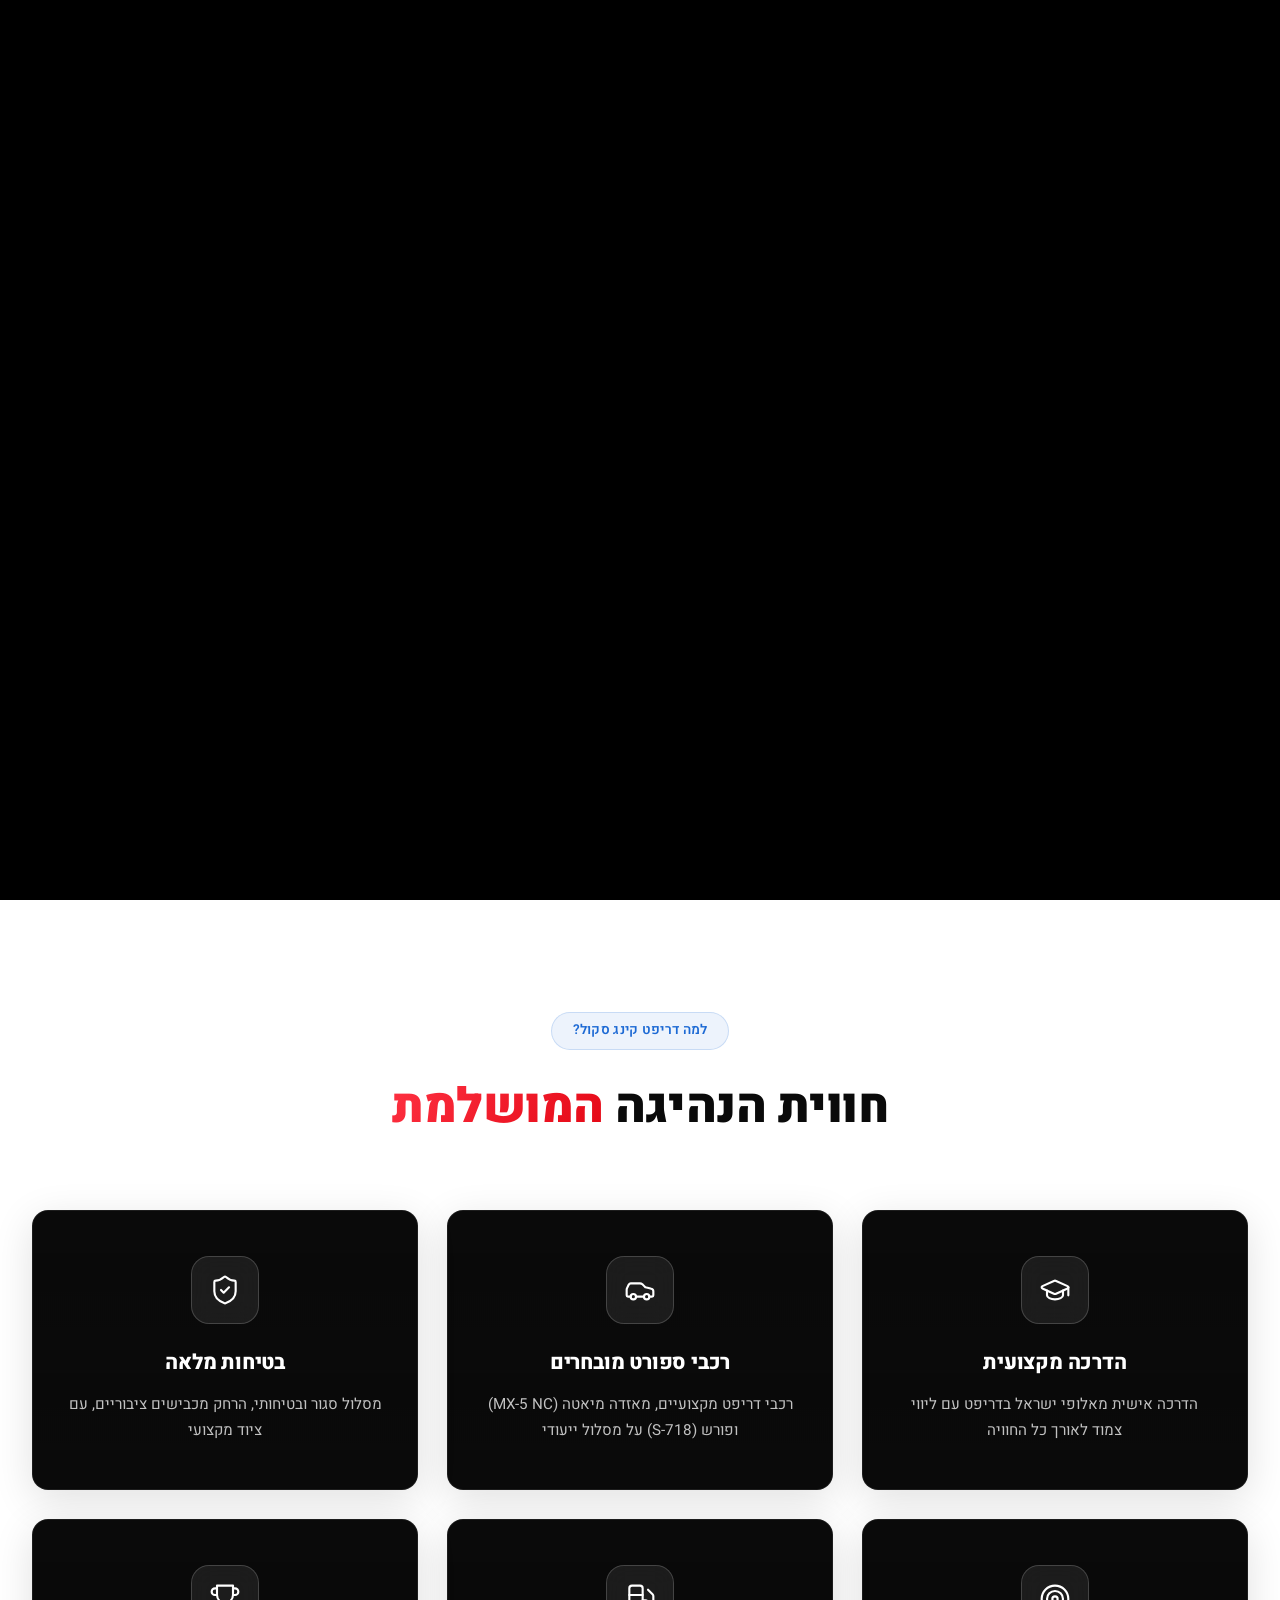
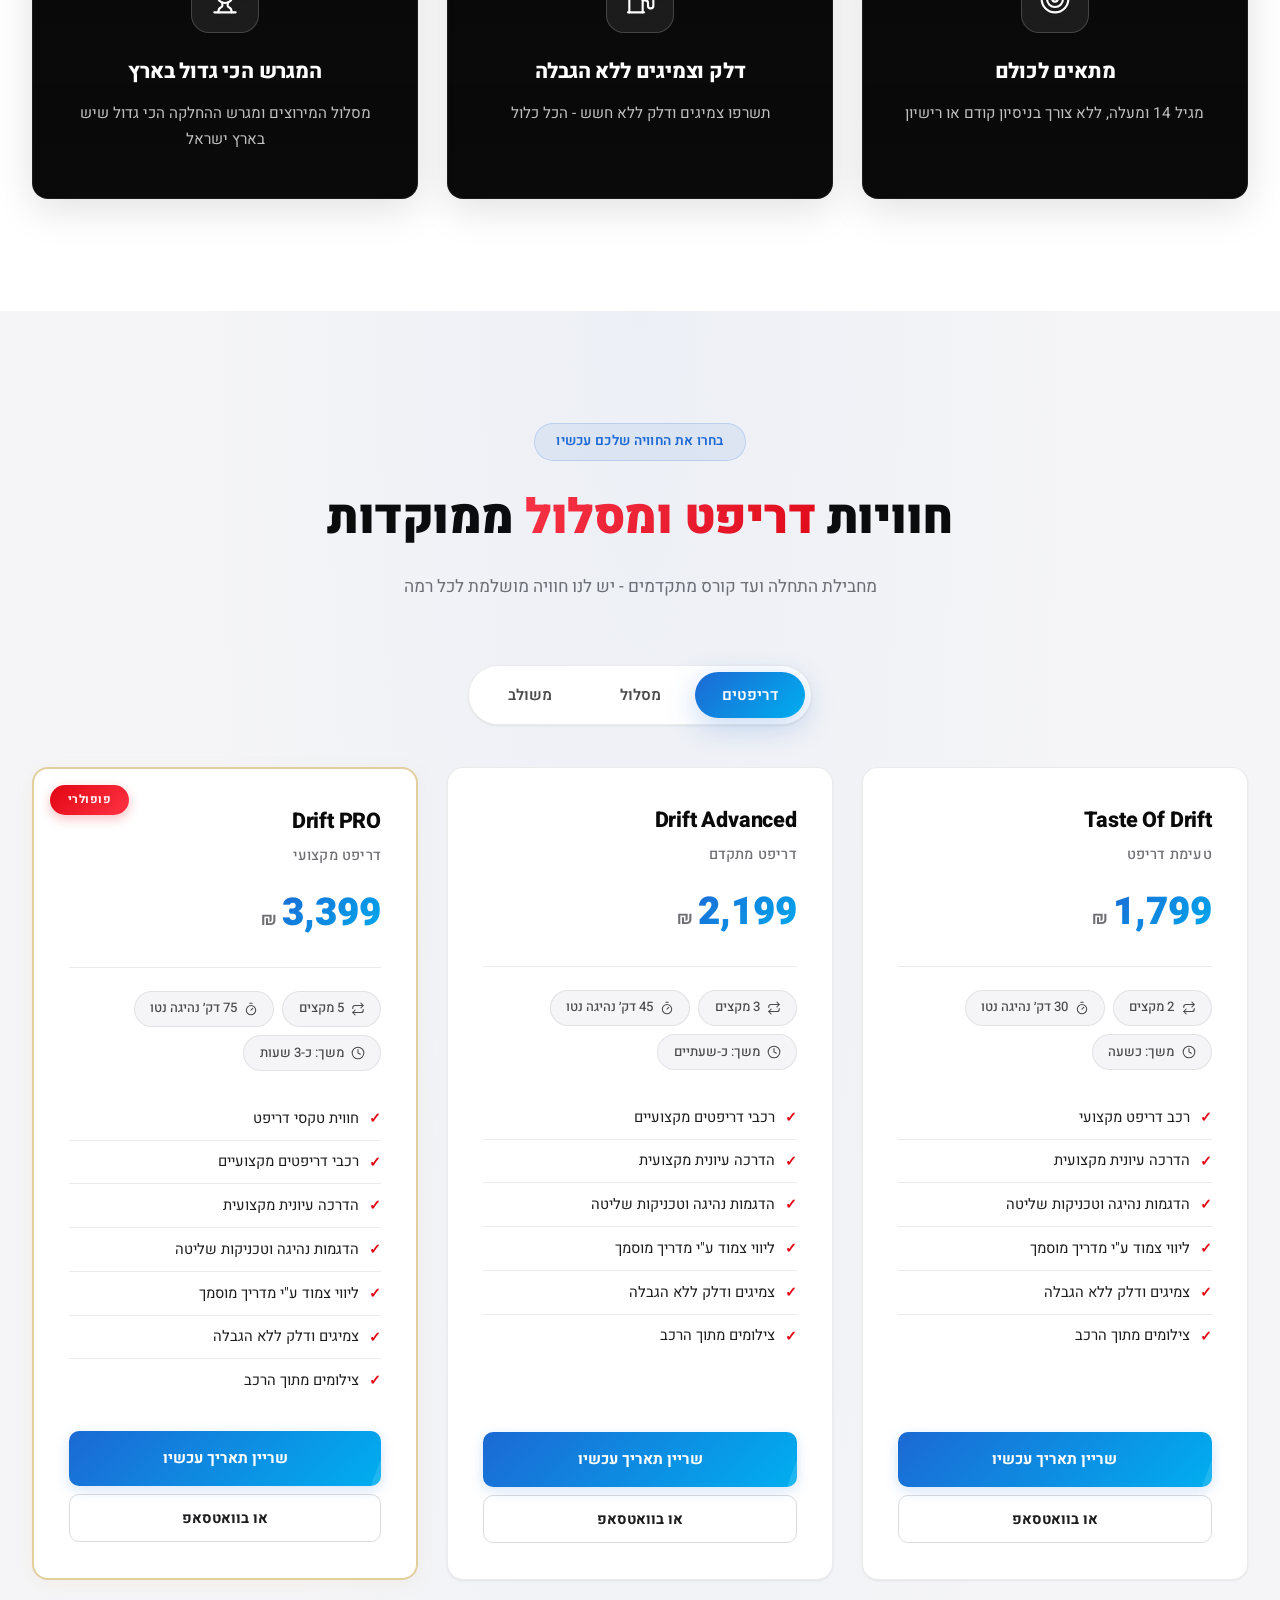
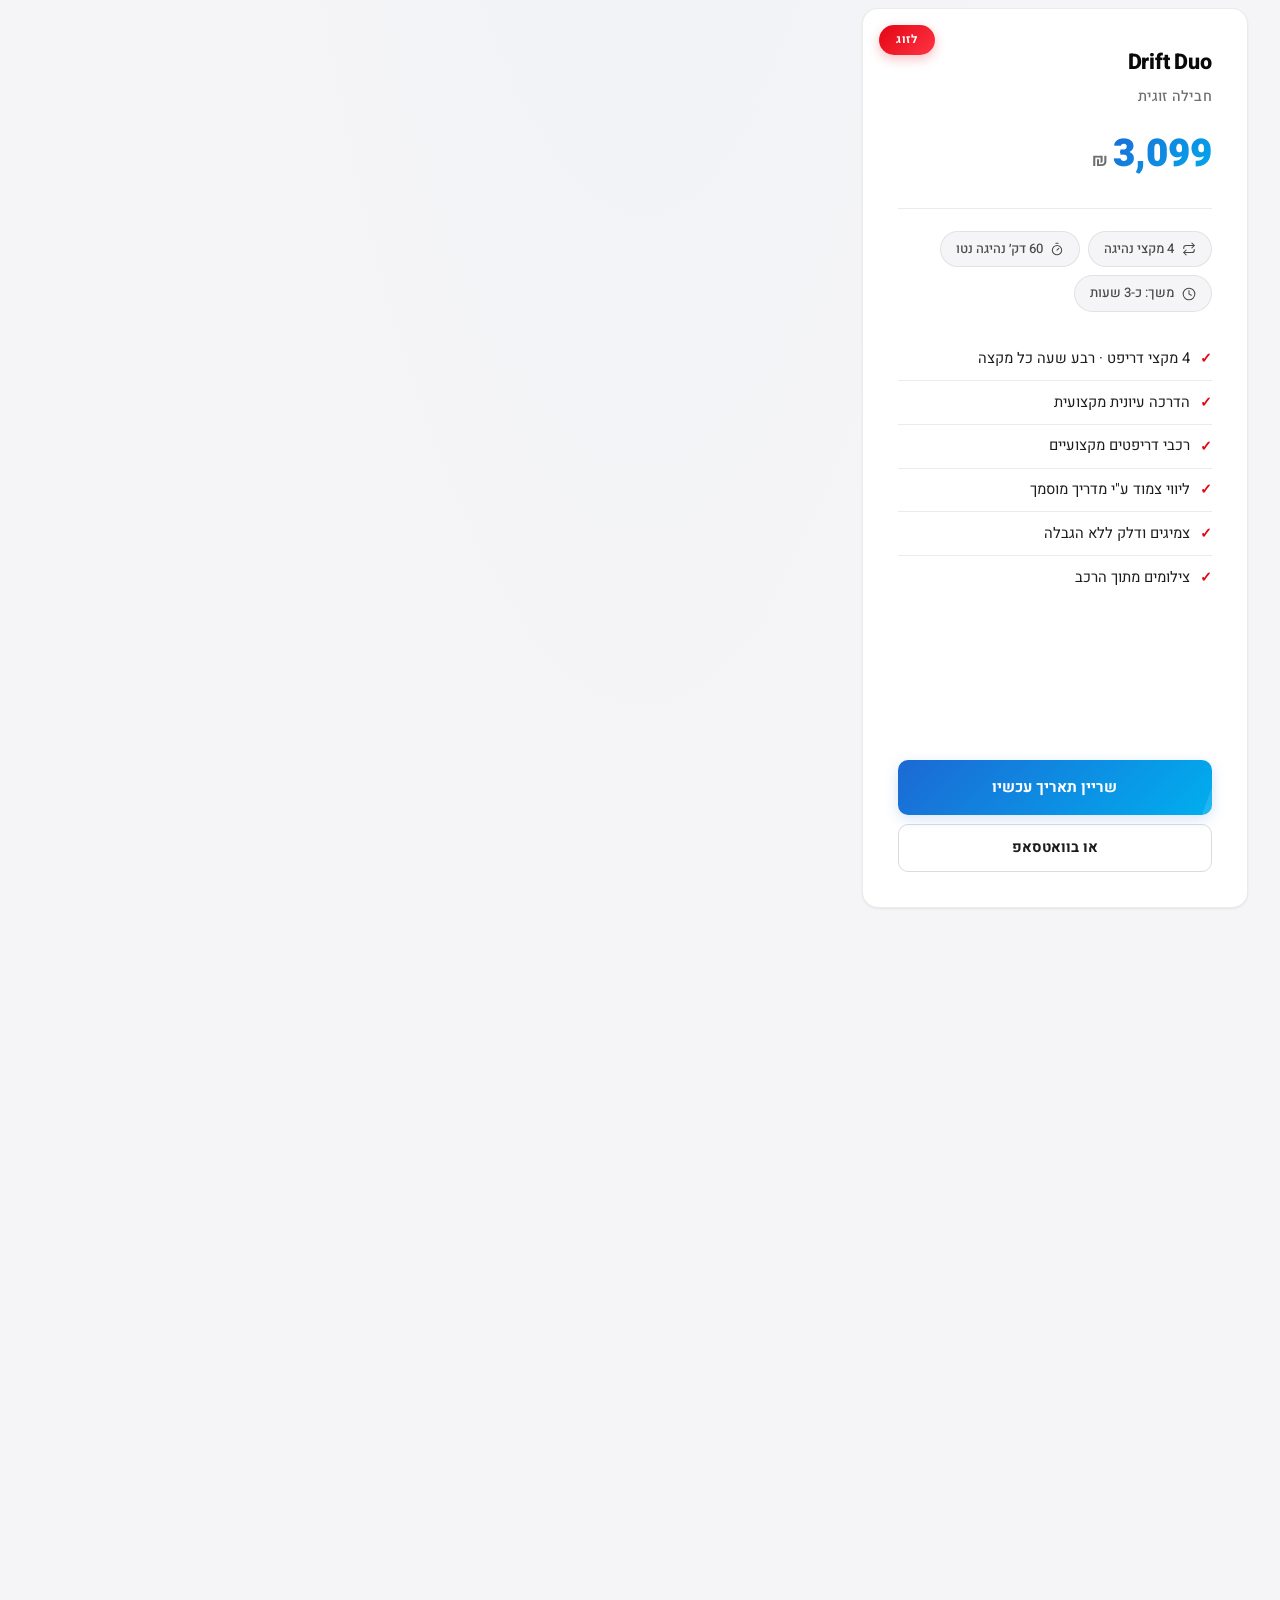
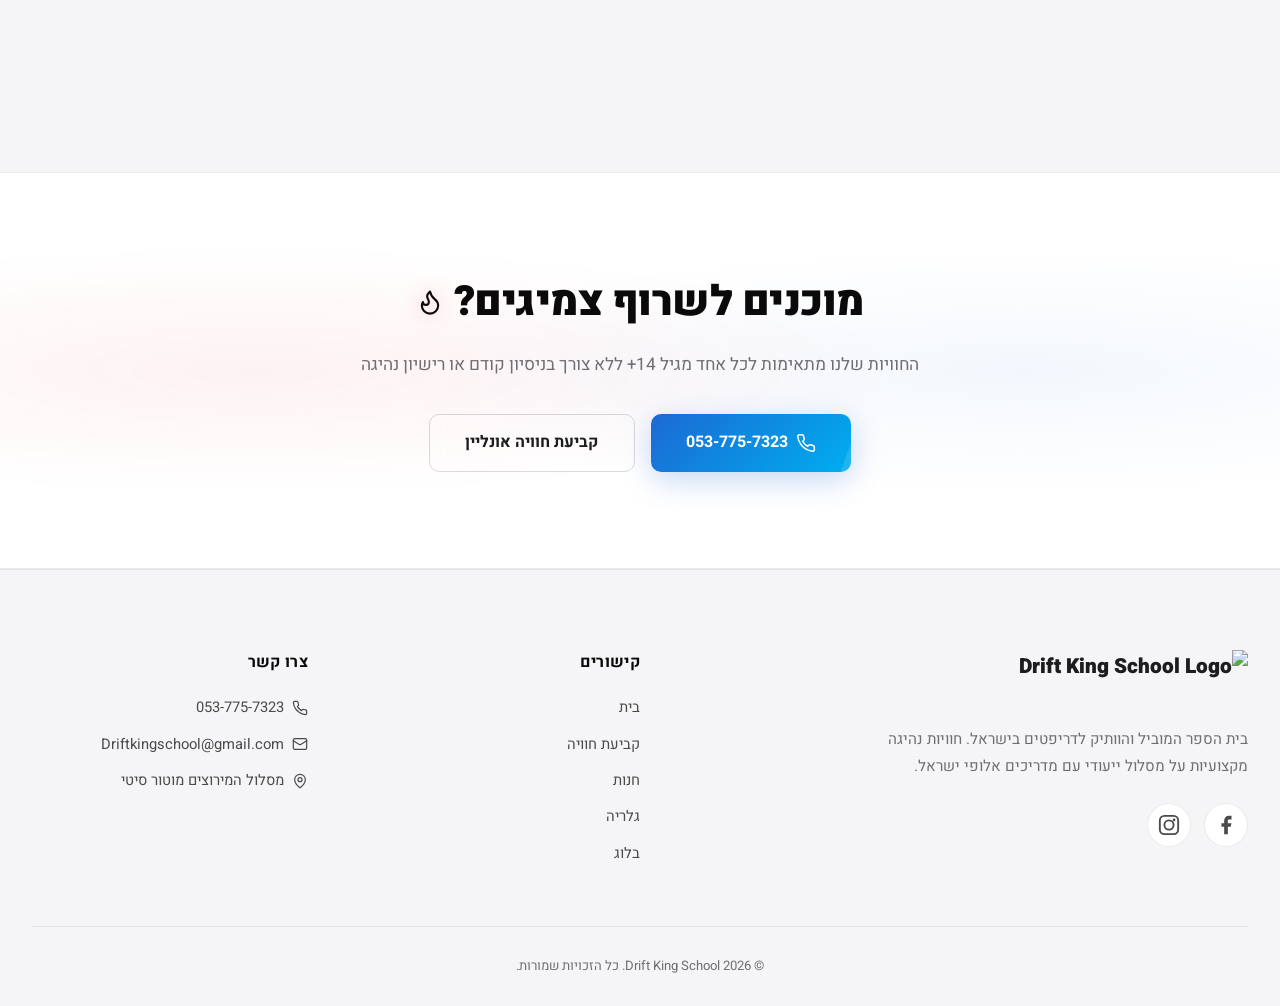
==== index.html @ 79c14bd8 "Booking: coupon codes (server-priced) + hero gift card button - /book/: "have a coupon code?" field " ====
<!DOCTYPE html>
<html lang="he" dir="rtl">
<head>
    <meta charset="UTF-8">
    <meta name="viewport" content="width=device-width, initial-scale=1.0">
    <title data-he="Drift King School - חבילות חוויית נהיגה" data-en="Drift King School - Driving Experience Packages" data-ru="Drift King School - Пакеты вождения" data-ar="Drift King School - باقات تجربة القيادة">Drift King School - חבילות חוויית נהיגה</title>
    <!-- ===== Link preview (WhatsApp / Facebook / Twitter): 1200x630 card ===== -->
    <meta property="og:type" content="website">
    <meta property="og:site_name" content="Drift King School">
    <meta property="og:locale" content="he_IL">
    <meta property="og:url" content="https://driftkingschool.github.io/">
    <meta property="og:image" content="https://driftkingschool.github.io/og-cover.jpg?v=2026-09-10">
    <meta property="og:image:secure_url" content="https://driftkingschool.github.io/og-cover.jpg?v=2026-09-10">
    <meta property="og:image:type" content="image/jpeg">
    <meta property="og:image:width" content="1200">
    <meta property="og:image:height" content="630">
    <meta property="og:image:alt" content="חוויית נהיגה שלא תשכחו לעולם">
    <meta name="twitter:card" content="summary_large_image">
    <meta name="twitter:title" content="חוויית נהיגה שלא תשכחו לעולם | Drift King School">
    <meta name="twitter:description" content="דריפט ומסלול במוטור סיטי, באר שבע. 21 חבילות, מגיל 14 ומעלה, בלי ניסיון קודם. בוחרים חבילה, בוחרים מועד ומשלמים אונליין.">
    <meta name="twitter:image" content="https://driftkingschool.github.io/og-cover.jpg?v=2026-09-10">
    <meta name="description"
          data-content-he="דריפט קינג סקול - בית הספר המוביל לדריפטים בישראל. חבילות נהיגת דריפט מקצועיות על מסלול ייעודי עם מדריכים אלופי ישראל."
          data-content-en="Drift King School - Israel's leading drift school. Professional drift driving packages on a dedicated track with Israeli champion instructors."
          data-content-ru="Drift King School - ведущая школа дрифта в Израиле. Профессиональные пакеты вождения на специальной трассе с инструкторами-чемпионами Израиля."
          data-content-ar="درفت كينغ سكول - مدرسة الدرفت الرائدة في إسرائيل. باقات قيادة درفت احترافية على مضمار مخصص مع مدربين أبطال إسرائيل."
          content="דריפט קינג סקול - בית הספר המוביל לדריפטים בישראל. חבילות נהיגת דריפט מקצועיות על מסלול ייעודי עם מדריכים אלופי ישראל.">

    <!-- Open Graph / Social Preview -->
    <meta property="og:title"
          data-content-he="Drift King School - חבילות חוויית נהיגה"
          data-content-en="Drift King School - Driving Experience Packages"
          data-content-ru="Drift King School - Пакеты вождения"
          data-content-ar="Drift King School - باقات تجربة القيادة"
          content="Drift King School - חבילות חוויית נהיגה">
    <meta property="og:description"
          data-content-he="בית הספר המוביל לדריפטים בישראל. חבילות חוויה מקצועיות על מסלול ייעודי, מדריכים אלופי ישראל. בלי גבולות, רק עשן."
          data-content-en="Israel's leading drift school. Professional experience packages on a dedicated track with Israeli champion instructors. No limits, just smoke."
          data-content-ru="Ведущая школа дрифта в Израиле. Профессиональные пакеты на специальной трассе с инструкторами-чемпионами Израиля. Без границ, только дым."
          data-content-ar="مدرسة الدرفت الرائدة في إسرائيل. باقات تجربة احترافية على مضمار مخصص مع مدربين أبطال إسرائيل. بلا حدود، فقط دخان."
          content="בית הספר המוביל לדריפטים בישראל. חבילות חוויה מקצועיות על מסלול ייעודי, מדריכים אלופי ישראל. בלי גבולות, רק עשן.">

    <link rel="preconnect" href="https://fonts.googleapis.com">
    <link rel="preconnect" href="https://fonts.gstatic.com" crossorigin>
    <link href="https://fonts.googleapis.com/css2?family=Heebo:wght@300;400;500;700;800;900&family=Inter:wght@300;400;500;600;700;800;900&family=Cairo:wght@400;600;700;800;900&display=swap" rel="stylesheet">
    <link rel="stylesheet" href="style.css">

    <!-- Google Analytics 4 (DKS Landing Pages) -->
    <script async src="https://www.googletagmanager.com/gtag/js?id=G-9BLNS7E34C"></script>
    <script>
        window.dataLayer = window.dataLayer || [];
        function gtag(){dataLayer.push(arguments);}
        gtag('js', new Date());
        gtag('config', 'G-9BLNS7E34C');
        // WhatsApp, phone and booking clicks, sent as events that can be marked as key events in GA
        document.addEventListener('click', function (e) {
            var a = e.target.closest && e.target.closest('a[href]');
            if (!a) return;
            var h = a.getAttribute('href') || '';
            var name = /wa\.me|whatsapp\.com|^whatsapp:/i.test(h) ? 'whatsapp_click'
                : /^tel:/i.test(h) ? 'phone_click'
                : /\/book\//i.test(h) ? 'booking_click' : null;
            if (name) gtag('event', name, { link_url: a.href, link_text: (a.textContent || '').trim().slice(0, 100) });
        }, true);
    </script>
</head>
<body>

<!-- ===== INTRO: SEAL VIDEO → LOGO FLIGHT ===== -->
<div class="logo-intro" id="logoIntro" aria-hidden="true">
    <video class="logo-intro-video" id="logoIntroVideo" muted playsinline preload="auto">
        <source src="intro.mp4" type="video/mp4">
    </video>
    <img src="logo.png" alt="" class="logo-intro-img" id="logoIntroImg">
</div>

<!-- ===== SVG ICON DEFINITIONS (Lucide) ===== -->
<svg width="0" height="0" style="position:absolute" aria-hidden="true">
    <defs>
        <symbol id="i-phone" viewBox="0 0 24 24" fill="none" stroke="currentColor" stroke-width="1.8" stroke-linecap="round" stroke-linejoin="round">
            <path d="M22 16.92v3a2 2 0 0 1-2.18 2 19.79 19.79 0 0 1-8.63-3.07 19.5 19.5 0 0 1-6-6 19.79 19.79 0 0 1-3.07-8.67A2 2 0 0 1 4.11 2h3a2 2 0 0 1 2 1.72 12.84 12.84 0 0 0 .7 2.81 2 2 0 0 1-.45 2.11L8.09 9.91a16 16 0 0 0 6 6l1.27-1.27a2 2 0 0 1 2.11-.45 12.84 12.84 0 0 0 2.81.7A2 2 0 0 1 22 16.92z"/>
        </symbol>
        <symbol id="i-mail" viewBox="0 0 24 24" fill="none" stroke="currentColor" stroke-width="1.8" stroke-linecap="round" stroke-linejoin="round">
            <rect width="20" height="16" x="2" y="4" rx="2"/>
            <path d="m22 7-8.97 5.7a1.94 1.94 0 0 1-2.06 0L2 7"/>
        </symbol>
        <symbol id="i-pin" viewBox="0 0 24 24" fill="none" stroke="currentColor" stroke-width="1.8" stroke-linecap="round" stroke-linejoin="round">
            <path d="M20 10c0 4.993-5.539 10.193-7.399 11.799a1 1 0 0 1-1.202 0C9.539 20.193 4 14.993 4 10a8 8 0 0 1 16 0"/>
            <circle cx="12" cy="10" r="3"/>
        </symbol>
        <symbol id="i-flame" viewBox="0 0 24 24" fill="none" stroke="currentColor" stroke-width="1.8" stroke-linecap="round" stroke-linejoin="round">
            <path d="M8.5 14.5A2.5 2.5 0 0 0 11 12c0-1.38-.5-2-1-3-1.072-2.143-.224-4.054 2-6 .5 2.5 2 4.9 4 6.5 2 1.6 3 3.5 3 5.5a7 7 0 1 1-14 0c0-1.153.433-2.294 1-3a2.5 2.5 0 0 0 2.5 2.5z"/>
        </symbol>
        <symbol id="i-gift" viewBox="0 0 24 24" fill="none" stroke="currentColor" stroke-width="1.8" stroke-linecap="round" stroke-linejoin="round">
            <rect x="3" y="8" width="18" height="4" rx="1"/>
            <path d="M12 8v13"/>
            <path d="M19 12v7a2 2 0 0 1-2 2H7a2 2 0 0 1-2-2v-7"/>
            <path d="M7.5 8a2.5 2.5 0 0 1 0-5A4.8 8 0 0 1 12 8a4.8 8 0 0 1 4.5-5 2.5 2.5 0 0 1 0 5"/>
        </symbol>
        <symbol id="i-arrow-left" viewBox="0 0 24 24" fill="none" stroke="currentColor" stroke-width="2" stroke-linecap="round" stroke-linejoin="round">
            <path d="M19 12H5M12 5l-7 7 7 7"/>
        </symbol>
        <symbol id="i-star" viewBox="0 0 24 24" fill="currentColor" stroke="none">
            <path d="M11.525 2.295a.53.53 0 0 1 .95 0l2.31 4.679a2.123 2.123 0 0 0 1.595 1.16l5.166.756a.53.53 0 0 1 .294.904l-3.736 3.638a2.123 2.123 0 0 0-.611 1.878l.882 5.14a.53.53 0 0 1-.771.56l-4.618-2.428a2.122 2.122 0 0 0-1.973 0L6.396 21.01a.53.53 0 0 1-.77-.56l.881-5.139a2.122 2.122 0 0 0-.611-1.879L2.16 9.795a.53.53 0 0 1 .294-.906l5.165-.755a2.122 2.122 0 0 0 1.597-1.16z"/>
        </symbol>
        <!-- Advantages -->
        <symbol id="i-graduation" viewBox="0 0 24 24" fill="none" stroke="currentColor" stroke-width="1.6" stroke-linecap="round" stroke-linejoin="round">
            <path d="M21.42 10.922a1 1 0 0 0-.019-1.838L12.83 5.18a2 2 0 0 0-1.66 0L2.6 9.08a1 1 0 0 0 0 1.832l8.57 3.908a2 2 0 0 0 1.66 0z"/>
            <path d="M22 10v6"/>
            <path d="M6 12.5V16a6 3 0 0 0 12 0v-3.5"/>
        </symbol>
        <symbol id="i-car" viewBox="0 0 24 24" fill="none" stroke="currentColor" stroke-width="1.6" stroke-linecap="round" stroke-linejoin="round">
            <path d="M19 17h2c.6 0 1-.4 1-1v-3c0-.9-.7-1.7-1.5-1.9C18.7 10.6 16 10 16 10s-1.3-1.4-2.2-2.3c-.5-.4-1.1-.7-1.8-.7H5c-.6 0-1.1.4-1.4.9l-1.4 2.9A3.7 3.7 0 0 0 2 12v4c0 .6.4 1 1 1h2"/>
            <circle cx="7" cy="17" r="2"/>
            <path d="M9 17h6"/>
            <circle cx="17" cy="17" r="2"/>
        </symbol>
        <symbol id="i-shield" viewBox="0 0 24 24" fill="none" stroke="currentColor" stroke-width="1.6" stroke-linecap="round" stroke-linejoin="round">
            <path d="M20 13c0 5-3.5 7.5-7.66 8.95a1 1 0 0 1-.67-.01C7.5 20.5 4 18 4 13V6a1 1 0 0 1 1-1c2 0 4.5-1.2 6.24-2.72a1.17 1.17 0 0 1 1.52 0C14.51 3.81 17 5 19 5a1 1 0 0 1 1 1z"/>
            <path d="m9 12 2 2 4-4"/>
        </symbol>
        <symbol id="i-target" viewBox="0 0 24 24" fill="none" stroke="currentColor" stroke-width="1.6" stroke-linecap="round" stroke-linejoin="round">
            <circle cx="12" cy="12" r="10"/>
            <circle cx="12" cy="12" r="6"/>
            <circle cx="12" cy="12" r="2"/>
        </symbol>
        <symbol id="i-fuel" viewBox="0 0 24 24" fill="none" stroke="currentColor" stroke-width="1.6" stroke-linecap="round" stroke-linejoin="round">
            <line x1="3" x2="15" y1="22" y2="22"/>
            <line x1="4" x2="14" y1="9" y2="9"/>
            <path d="M14 22V4a2 2 0 0 0-2-2H6a2 2 0 0 0-2 2v18"/>
            <path d="M14 13h2a2 2 0 0 1 2 2v2a2 2 0 0 0 2 2a2 2 0 0 0 2-2V9.83a2 2 0 0 0-.59-1.42L18 5"/>
        </symbol>
        <symbol id="i-trophy" viewBox="0 0 24 24" fill="none" stroke="currentColor" stroke-width="1.6" stroke-linecap="round" stroke-linejoin="round">
            <path d="M6 9H4.5a2.5 2.5 0 0 1 0-5H6"/>
            <path d="M18 9h1.5a2.5 2.5 0 0 0 0-5H18"/>
            <path d="M4 22h16"/>
            <path d="M10 14.66V17c0 .55-.47.98-.97 1.21C7.85 18.75 7 20.24 7 22"/>
            <path d="M14 14.66V17c0 .55.47.98.97 1.21C16.15 18.75 17 20.24 17 22"/>
            <path d="M18 2H6v7a6 6 0 0 0 12 0V2Z"/>
        </symbol>
        <!-- Meta -->
        <symbol id="i-repeat" viewBox="0 0 24 24" fill="none" stroke="currentColor" stroke-width="1.8" stroke-linecap="round" stroke-linejoin="round">
            <path d="m17 2 4 4-4 4"/>
            <path d="M3 11v-1a4 4 0 0 1 4-4h14"/>
            <path d="m7 22-4-4 4-4"/>
            <path d="M21 13v1a4 4 0 0 1-4 4H3"/>
        </symbol>
        <symbol id="i-timer" viewBox="0 0 24 24" fill="none" stroke="currentColor" stroke-width="1.8" stroke-linecap="round" stroke-linejoin="round">
            <line x1="10" x2="14" y1="2" y2="2"/>
            <line x1="12" x2="15" y1="14" y2="11"/>
            <circle cx="12" cy="14" r="8"/>
        </symbol>
        <symbol id="i-clock" viewBox="0 0 24 24" fill="none" stroke="currentColor" stroke-width="1.8" stroke-linecap="round" stroke-linejoin="round">
            <circle cx="12" cy="12" r="10"/>
            <polyline points="12 6 12 12 16 14"/>
        </symbol>
    </defs>
</svg>

<!-- ===== NAVIGATION ===== -->
<nav class="navbar" id="navbar">
    <div class="nav-container">
        <a href="#" class="nav-logo">
            <img src="logo.png" alt="Drift King School Logo" class="logo-img">
        </a>
        <div class="nav-links">
            <a href="#" class="nav-current" data-he="חוויות" data-en="Experiences" data-ru="Опыт" data-ar="تجارب">חוויות</a>
            <a href="https://driftkingschool.github.io/dks-courses/" data-he="קורסים" data-en="Courses" data-ru="Курсы" data-ar="دورات">קורסים</a>
            <a href="https://driftkingschool.github.io/track-days/" data-he="ימי מסלול" data-en="Track Days" data-ru="Трек-дни" data-ar="أيام الحلبة">ימי מסלול</a>
            <a href="https://driftkingschool.github.io/competition-rentals/" data-he="תחרויות" data-en="Competitions" data-ru="Соревнования" data-ar="مسابقات">תחרויות</a>
        <a href="https://driftkingschool.github.io/dks-karting/" data-he="קארטינג" data-en="Karting" data-ru="Картинг" data-ar="كارتينغ">קארטינג</a>
            <a href="https://driftkingschool.github.io/dks-bangkok/" data-he="בנגקוק" data-en="Bangkok" data-ru="Бангкок" data-ar="بانكوك">בנגקוק</a>
            <a href="https://driftkingschool.github.io/dks-rishayon/" data-he="רישיון ספורטיבי" data-en="Sport License" data-ru="Спортивная лицензия" data-ar="رخصة رياضية">רישיון ספורטיבי</a>
            <div class="lang-wrap" data-position="top">
                <button type="button" class="lang-toggle" aria-label="Change language" aria-haspopup="true" aria-expanded="false">
                    <span data-cur-lang>HE</span>
                    <span class="lang-caret" aria-hidden="true">▾</span>
                </button>
                <ul class="lang-menu" hidden role="menu">
                    <li role="menuitem"><button type="button" data-lang="he"><span class="lang-code">HE</span><span class="lang-name">עברית</span></button></li>
                    <li role="menuitem"><button type="button" data-lang="en"><span class="lang-code">EN</span><span class="lang-name">English</span></button></li>
                    <li role="menuitem"><button type="button" data-lang="ru"><span class="lang-code">RU</span><span class="lang-name">Русский</span></button></li>
                    <li role="menuitem"><button type="button" data-lang="ar"><span class="lang-code">AR</span><span class="lang-name">العربية</span></button></li>
                </ul>
            </div>
            <a href="tel:+972537757323" class="nav-cta">
                <svg class="icon icon-sm"><use href="#i-phone"/></svg> <span data-he="קבעו חוויה" data-en="Book now" data-ru="Забронировать" data-ar="احجز الآن">קבעו חוויה</span>
            </a>
        </div>
        <button class="hamburger" id="hamburger"
                aria-label="תפריט"
                data-aria-label-he="תפריט"
                data-aria-label-en="Menu"
                data-aria-label-ru="Меню"
                data-aria-label-ar="القائمة">
            <span></span><span></span><span></span>
        </button>
    </div>
    <div class="mobile-menu" id="mobileMenu">
        <a href="#" class="nav-current" onclick="closeMobile()" data-he="חוויות" data-en="Experiences" data-ru="Опыт" data-ar="تجارب">חוויות</a>
        <a href="https://driftkingschool.github.io/dks-courses/" data-he="קורסים" data-en="Courses" data-ru="Курсы" data-ar="دورات">קורסים</a>
        <a href="https://driftkingschool.github.io/track-days/" data-he="ימי מסלול" data-en="Track Days" data-ru="Трек-дни" data-ar="أيام الحلبة">ימי מסלול</a>
        <a href="https://driftkingschool.github.io/competition-rentals/" data-he="תחרויות" data-en="Competitions" data-ru="Соревнования" data-ar="مسابقات">תחרויות</a>
        <a href="https://driftkingschool.github.io/dks-karting/" data-he="קארטינג" data-en="Karting" data-ru="Картинг" data-ar="كارتينغ">קארטינג</a>
        <a href="https://driftkingschool.github.io/dks-bangkok/" data-he="בנגקוק" data-en="Bangkok" data-ru="Бангкок" data-ar="بانكوك">בנגקוק</a>
            <a href="https://driftkingschool.github.io/dks-rishayon/" data-he="רישיון ספורטיבי" data-en="Sport License" data-ru="Спортивная лицензия" data-ar="رخصة رياضية">רישיון ספורטיבי</a>
        <div class="mobile-sub-nav">
            <a href="#packages" onclick="closeMobile()" data-he="חבילות" data-en="Packages" data-ru="Пакеты" data-ar="الباقات">חבילות</a>
            <a href="#advantages" onclick="closeMobile()" data-he="למה אנחנו" data-en="Why us" data-ru="Почему мы" data-ar="لماذا نحن">למה אנחנו</a>
            <a href="#contact" onclick="closeMobile()" data-he="צור קשר" data-en="Contact" data-ru="Контакты" data-ar="تواصل معنا">צור קשר</a>
        </div>
        <a href="tel:+972537757323" class="nav-cta" onclick="closeMobile()"><svg class="icon icon-sm"><use href="#i-phone"/></svg> <span data-he="קבעו חוויה" data-en="Book now" data-ru="Забронировать" data-ar="احجز الآن">קבעו חוויה</span></a>
        <div class="lang-wrap" data-position="mobile">
            <button type="button" class="lang-toggle" aria-label="Change language" aria-haspopup="true" aria-expanded="false">
                <span data-cur-lang>HE</span>
                <span class="lang-caret" aria-hidden="true">▾</span>
            </button>
            <ul class="lang-menu" hidden role="menu">
                <li role="menuitem"><button type="button" data-lang="he"><span class="lang-code">HE</span><span class="lang-name">עברית</span></button></li>
                <li role="menuitem"><button type="button" data-lang="en"><span class="lang-code">EN</span><span class="lang-name">English</span></button></li>
                <li role="menuitem"><button type="button" data-lang="ru"><span class="lang-code">RU</span><span class="lang-name">Русский</span></button></li>
                <li role="menuitem"><button type="button" data-lang="ar"><span class="lang-code">AR</span><span class="lang-name">العربية</span></button></li>
            </ul>
        </div>
    </div>
</nav>

<!-- ===== HERO SECTION ===== -->
<section class="hero" id="hero">
    <video class="hero-video" autoplay muted loop playsinline poster="Gleb-Smirnov-Productions-01714.jpg">
        <source src="hero-bg.mp4" type="video/mp4">
    </video>
    <div class="hero-overlay"></div>
    <div class="hero-particles" id="heroParticles"></div>
    <div class="hero-content">
        <div class="hero-badge"><svg class="icon icon-xs"><use href="#i-trophy"/></svg> <span data-he="בית הספר למירוצים הכי גדול בישראל" data-en="Israel's biggest racing school" data-ru="Крупнейшая гоночная школа Израиля" data-ar="أكبر مدرسة سباقات في إسرائيل">בית הספר למירוצים הכי גדול בישראל</span> <svg class="icon icon-xs"><use href="#i-trophy"/></svg></div>
        <h1 class="hero-title"
            data-he='<span class="title-line">חווית נהיגה</span><span class="title-line accent">שלא תשכחו <span class="highlight">לעולם</span></span>'
            data-en='<span class="title-line">A driving experience</span><span class="title-line accent">you will <span class="highlight">never forget</span></span>'
            data-ru='<span class="title-line">Опыт вождения,</span><span class="title-line accent">который <span class="highlight">не забудешь</span></span>'
            data-ar='<span class="title-line">تجربة قيادة</span><span class="title-line accent">لن <span class="highlight">تنسوها أبداً</span></span>'>
            <span class="title-line">חווית נהיגה</span>
            <span class="title-line accent">שלא תשכחו <span class="highlight">לעולם</span></span>
        </h1>
        <p class="hero-sub"
           data-he="נהיגת דריפט מקצועית על מסלול ייעודי, עם הדרכה אישית מאלופי ישראל.<br>מתאים לכולם מגיל 14+ ללא ניסיון קודם."
           data-en="Professional drift driving on a dedicated track, with personal coaching from Israeli champions.<br>Open to anyone aged 14+, no prior experience required."
           data-ru="Профессиональный дрифт на специальной трассе с персональным наставничеством от чемпионов Израиля.<br>Подходит всем от 14 лет, опыт не требуется."
           data-ar="قيادة درفت احترافية على مضمار مخصص، مع تدريب شخصي من أبطال إسرائيل.<br>مناسب للجميع من سن 14+ بدون خبرة سابقة.">נהיגת דריפט מקצועית על מסלול ייעודי, עם הדרכה אישית מאלופי ישראל.<br>מתאים לכולם מגיל 14+ ללא ניסיון קודם.</p>
        <div class="hero-actions">
            <a href="#packages" class="btn btn-primary skew-btn">
                <span data-he="לחבילות שלנו" data-en="View our packages" data-ru="К нашим пакетам" data-ar="إلى الباقات">לחבילות שלנו</span>
                <svg class="icon"><use href="#i-arrow-left"/></svg>
            </a>
            <a href="https://wa.me/972537757323?text=שלום!%20אני%20מעוניין%20לרכוש%20גיפט%20קארד%20לחוויית%20דריפט" target="_blank" rel="noopener" class="btn btn-gift skew-btn">
                <svg class="icon"><use href="#i-gift"/></svg>
                <span data-he="רכישת גיפט קארד" data-en="Buy a gift card" data-ru="Купить подарочную карту" data-ar="شراء بطاقة هدية">רכישת גיפט קארד</span>
            </a>
            <a href="tel:+972537757323" class="btn btn-outline skew-btn">
                <svg class="icon"><use href="#i-phone"/></svg>
                <span class="phone-link">053-775-7323</span>
            </a>
        </div>
        <div class="hero-stats">
            <div class="stat"><span class="stat-num" data-count="12">0</span><span class="stat-plus">+</span><span class="stat-label" data-he="שנות ניסיון" data-en="Years of experience" data-ru="лет опыта" data-ar="سنوات خبرة">שנות ניסיון</span></div>
            <div class="stat-divider"></div>
            <div class="stat"><span class="stat-num" data-count="16">0</span><span class="stat-label" data-he="מכוניות מירוץ משופרות" data-en="Tuned race cars" data-ru="гоночных авто" data-ar="سيارات سباق معدّلة">מכוניות מירוץ משופרות</span></div>
            <div class="stat-divider"></div>
            <div class="stat"><span class="stat-num" data-count="7000">0</span><span class="stat-plus">+</span><span class="stat-label" data-he="לקוחות מרוצים" data-en="Happy customers" data-ru="довольных клиентов" data-ar="عميل سعيد">לקוחות מרוצים</span></div>
        </div>
    </div>
    <div class="hero-scroll-indicator">
        <span data-he="גלול למטה" data-en="Scroll down" data-ru="Прокрутите вниз" data-ar="مرّر للأسفل">גלול למטה</span>
        <div class="scroll-arrow"></div>
    </div>
</section>

<!-- ===== ADVANTAGES ===== -->
<section class="advantages" id="advantages">
    <div class="section-container">
        <div class="section-header">
            <span class="section-tag" data-he="למה דריפט קינג סקול?" data-en="Why Drift King School?" data-ru="Почему Drift King School?" data-ar="لماذا درفت كينغ سكول؟">למה דריפט קינג סקול?</span>
            <h2 class="section-title"
                data-he='חווית הנהיגה <span class="highlight">המושלמת</span>'
                data-en='The <span class="highlight">perfect</span> driving experience'
                data-ru='<span class="highlight">Идеальный</span> опыт вождения'
                data-ar='تجربة القيادة <span class="highlight">المثالية</span>'>חווית הנהיגה <span class="highlight">המושלמת</span></h2>
        </div>
        <div class="advantages-grid">
            <div class="adv-card has-bg" style="--bg-image: url('WhatsApp Image 2024-01-09 at 01.16.27.jpeg');" data-delay="0" onclick="this.classList.toggle('show-image')">
                <div class="adv-content">
                    <div class="adv-icon"><svg><use href="#i-graduation"/></svg></div>
                    <h3 data-he="הדרכה מקצועית" data-en="Professional coaching" data-ru="Профессиональное обучение" data-ar="تدريب احترافي">הדרכה מקצועית</h3>
                    <p data-he="הדרכה אישית מאלופי ישראל בדריפט עם ליווי צמוד לאורך כל החוויה" data-en="Personal coaching from Israeli drift champions, with close guidance throughout the entire experience" data-ru="Персональное обучение от чемпионов Израиля по дрифту с непрерывным сопровождением" data-ar="تدريب شخصي من أبطال إسرائيل في الدرفت مع إرشاد مباشر طوال التجربة">הדרכה אישית מאלופי ישראל בדריפט עם ליווי צמוד לאורך כל החוויה</p>
                </div>
            </div>
            <div class="adv-card has-bg" style="--bg-image: url('selected cars.JPEG');" data-delay="100" onclick="this.classList.toggle('show-image')">
                <div class="adv-content">
                    <div class="adv-icon"><svg><use href="#i-car"/></svg></div>
                    <h3 data-he="רכבי ספורט מובחרים" data-en="Premium sports cars" data-ru="Отборные спорткары" data-ar="سيارات رياضية مختارة">רכבי ספורט מובחרים</h3>
                    <p data-he="רכבי דריפט מקצועיים, מאזדה מיאטה (MX-5 NC) ופורש (718-S) על מסלול ייעודי" data-en="Professional drift cars, Mazda Miata (MX-5 NC) and Porsche (718-S) on a dedicated track" data-ru="Профессиональные дрифт-кары: Mazda Miata (MX-5 NC) и Porsche (718-S) на специальной трассе" data-ar="سيارات درفت احترافية، مازدا ميات (MX-5 NC) وبورشه (718-S) على مضمار مخصص">רכבי דריפט מקצועיים, מאזדה מיאטה (MX-5 NC) ופורש (718-S) על מסלול ייעודי</p>
                </div>
            </div>
            <div class="adv-card has-bg" style="--bg-image: url('WhatsApp Image 2024-02-26 at 10.42.28 (1).jpeg');" data-delay="200" onclick="this.classList.toggle('show-image')">
                <div class="adv-content">
                    <div class="adv-icon"><svg><use href="#i-shield"/></svg></div>
                    <h3 data-he="בטיחות מלאה" data-en="Total safety" data-ru="Полная безопасность" data-ar="أمان كامل">בטיחות מלאה</h3>
                    <p data-he="מסלול סגור ובטיחותי, הרחק מכבישים ציבוריים, עם ציוד מקצועי" data-en="A closed, safe track far from public roads, with professional equipment" data-ru="Закрытая безопасная трасса вдали от общественных дорог, с профессиональным оборудованием" data-ar="مضمار مغلق وآمن، بعيد عن الطرق العامة، مع معدات احترافية">מסלול סגור ובטיחותי, הרחק מכבישים ציבוריים, עם ציוד מקצועי</p>
                </div>
            </div>
            <div class="adv-card has-bg" style="--bg-image: url('Gleb-Smirnov-Productions-01714.jpg');" data-delay="300" onclick="this.classList.toggle('show-image')">
                <div class="adv-content">
                    <div class="adv-icon"><svg><use href="#i-target"/></svg></div>
                    <h3 data-he="מתאים לכולם" data-en="Open to everyone" data-ru="Подходит всем" data-ar="مناسب للجميع">מתאים לכולם</h3>
                    <p data-he="מגיל 14 ומעלה, ללא צורך בניסיון קודם או רישיון" data-en="Ages 14 and up, no prior experience or license required" data-ru="С 14 лет и старше, без опыта и водительских прав" data-ar="من سن 14 فما فوق، بدون خبرة سابقة أو رخصة">מגיל 14 ומעלה, ללא צורך בניסיון קודם או רישיון</p>
                </div>
            </div>
            <div class="adv-card has-bg" style="--bg-image: url('WhatsApp Image 2024-02-26 at 10.42.27.jpeg');" data-delay="400" onclick="this.classList.toggle('show-image')">
                <div class="adv-content">
                    <div class="adv-icon"><svg><use href="#i-fuel"/></svg></div>
                    <h3 data-he="דלק וצמיגים ללא הגבלה" data-en="Unlimited fuel & tires" data-ru="Топливо и шины без лимита" data-ar="وقود وإطارات بلا حدود">דלק וצמיגים ללא הגבלה</h3>
                    <p data-he="תשרפו צמיגים ודלק ללא חשש - הכל כלול" data-en="Burn through tires and fuel without worry - everything is included" data-ru="Жгите шины и топливо без забот - всё включено" data-ar="احرقوا الإطارات والوقود بلا قلق - كل شيء مشمول">תשרפו צמיגים ודלק ללא חשש - הכל כלול</p>
                </div>
            </div>
            <div class="adv-card has-bg" style="--bg-image: url('2bb429ee-1154-405d-9e1c-33df6013ea3f (1).jpg');" data-delay="500" onclick="this.classList.toggle('show-image')">
                <div class="adv-content">
                    <div class="adv-icon"><svg><use href="#i-trophy"/></svg></div>
                    <h3 data-he="המגרש הכי גדול בארץ" data-en="The largest track in Israel" data-ru="Крупнейший трек в Израиле" data-ar="أكبر حلبة في إسرائيل">המגרש הכי גדול בארץ</h3>
                    <p data-he="מסלול המירוצים ומגרש ההחלקה הכי גדול שיש בארץ ישראל" data-en="The largest racing track and skid pad in all of Israel" data-ru="Самая большая гоночная трасса и площадка для скольжения в Израиле" data-ar="أكبر مضمار سباقات وحلبة انزلاق في إسرائيل">מסלול המירוצים ומגרש ההחלקה הכי גדול שיש בארץ ישראל</p>
                </div>
            </div>
        </div>
    </div>
</section>

<!-- ===== PACKAGES ===== -->
<section class="packages" id="packages">
    <div class="section-container">
        <div class="section-header">
            <span class="section-tag" data-he="בחרו את החוויה שלכם עכשיו" data-en="Choose your experience now" data-ru="Выберите свой опыт прямо сейчас" data-ar="اختاروا تجربتكم الآن">בחרו את החוויה שלכם עכשיו</span>
            <h2 class="section-title"
                data-he='חוויות <span class="highlight">דריפט ומסלול</span> ממוקדות'
                data-en='Focused <span class="highlight">drift and track</span> experiences'
                data-ru='Точные <span class="highlight">дрифт и трек</span>-программы'
                data-ar='تجارب <span class="highlight">درفت ومضمار</span> مركّزة'>חוויות <span class="highlight">דריפט ומסלול</span> ממוקדות</h2>
            <p class="section-desc"
               data-he="מחבילת התחלה ועד קורס מתקדמים - יש לנו חוויה מושלמת לכל רמה"
               data-en="From a starter package to an advanced course - we have the perfect experience for every level"
               data-ru="От стартового пакета до продвинутого курса - у нас есть идеальный опыт для любого уровня"
               data-ar="من باقة المبتدئين وحتى الدورة المتقدمة - لدينا تجربة مثالية لكل مستوى">מחבילת התחלה ועד קורס מתקדמים - יש לנו חוויה מושלמת לכל רמה</p>
        </div>

        <div class="pkg-filter" role="radiogroup"
             aria-label="סינון חבילות לפי קטגוריה"
             data-aria-label-he="סינון חבילות לפי קטגוריה"
             data-aria-label-en="Filter packages by category"
             data-aria-label-ru="Фильтр пакетов по категории"
             data-aria-label-ar="تصفية الباقات حسب الفئة">
            <input type="radio" id="filter-drift" name="pkg-filter" value="drift" checked>
            <label for="filter-drift" data-he="דריפטים" data-en="Drift" data-ru="Дрифт" data-ar="درفت">דריפטים</label>

            <input type="radio" id="filter-track" name="pkg-filter" value="track">
            <label for="filter-track" data-he="מסלול" data-en="Track" data-ru="Трек" data-ar="مضمار">מסלול</label>

            <input type="radio" id="filter-mixed" name="pkg-filter" value="mixed">
            <label for="filter-mixed" data-he="משולב" data-en="Combined" data-ru="Комбо" data-ar="مدمج">משולב</label>
        </div>

        <div class="packages-grid">

            <!-- Package 1: Taste Of Drift -->
            <div class="pkg-card" data-tier="start" data-category="drift">
                <div class="pkg-header">
                    <h3 class="pkg-name">Taste Of Drift</h3>
                    <p class="pkg-subtitle" data-he="טעימת דריפט" data-en="Drift Taster" data-ru="Знакомство с дрифтом" data-ar="تذوق الدرفت">טעימת דריפט</p>
                    <div class="pkg-price">
                        <span class="price-amount">1,799</span>
                        <span class="price-currency">₪</span>
                    </div>
                </div>
                <div class="pkg-meta">
                    <div class="meta-item"><svg class="meta-icon"><use href="#i-repeat"/></svg><span data-he="2 מקצים" data-en="2 sessions" data-ru="2 заезда" data-ar="جلستان">2 מקצים</span></div>
                    <div class="meta-item"><svg class="meta-icon"><use href="#i-timer"/></svg><span data-he="30 דק׳ נהיגה נטו" data-en="30 min net driving" data-ru="30 мин чистой езды" data-ar="30 دقيقة قيادة فعلية">30 דק׳ נהיגה נטו</span></div>
                    <div class="meta-item"><svg class="meta-icon"><use href="#i-clock"/></svg><span data-he="משך: כשעה" data-en="Duration: ~1 hour" data-ru="Длит.: ~1 час" data-ar="المدة: ~ساعة">משך: כשעה</span></div>
                </div>
                <ul class="pkg-features">
                    <li data-he="רכב דריפט מקצועי" data-en="Professional drift car" data-ru="Профессиональный дрифт-кар" data-ar="سيارة درفت احترافية">רכב דריפט מקצועי</li>
                    <li data-he="הדרכה עיונית מקצועית" data-en="Professional theory training" data-ru="Профессиональное теоретическое обучение" data-ar="تدريب نظري احترافي">הדרכה עיונית מקצועית</li>
                    <li data-he="הדגמות נהיגה וטכניקות שליטה" data-en="Driving demos &amp; control techniques" data-ru="Демонстрации вождения и контроля" data-ar="عروض قيادة وتقنيات تحكم">הדגמות נהיגה וטכניקות שליטה</li>
                    <li data-he='ליווי צמוד ע"י מדריך מוסמך' data-en="Close guidance by a certified instructor" data-ru="Сопровождение сертифицированного инструктора" data-ar="إرشاد مباشر من مدرب معتمد">ליווי צמוד ע"י מדריך מוסמך</li>
                    <li data-he="צמיגים ודלק ללא הגבלה" data-en="Unlimited tires &amp; fuel" data-ru="Шины и топливо без лимита" data-ar="إطارات ووقود بلا حدود">צמיגים ודלק ללא הגבלה</li>
                    <li data-he="צילומים מתוך הרכב" data-en="In-car footage" data-ru="Съёмка из салона автомобиля" data-ar="تصوير من داخل السيارة">צילומים מתוך הרכב</li>
                </ul>
                <a href="/book/?pkg=taste" class="pkg-cta skew-btn" data-bk="taste"><span data-he="שריין תאריך עכשיו" data-en="Book your date now" data-ru="Забронировать дату сейчас" data-ar="احجز موعدك الآن">שריין תאריך עכשיו</span></a>
                <a href="https://wa.me/972537757323?text=שלום!%20אני%20מעוניין%20בחבילת%20Taste%20Of%20Drift%20(טעימת%20דריפט)" target="_blank" rel="noopener" class="pkg-cta-alt"><span data-he="או בוואטסאפ" data-en="Or on WhatsApp" data-ru="Или в WhatsApp" data-ar="أو عبر واتساب">או בוואטסאפ</span></a>
            </div>

            <!-- Package 2: Drift Advanced -->
            <div class="pkg-card" data-tier="advanced" data-category="drift">
                <div class="pkg-header">
                    <h3 class="pkg-name">Drift Advanced</h3>
                    <p class="pkg-subtitle" data-he="דריפט מתקדם" data-en="Advanced Drift" data-ru="Дрифт продвинутый" data-ar="درفت متقدم">דריפט מתקדם</p>
                    <div class="pkg-price">
                        <span class="price-amount">2,199</span>
                        <span class="price-currency">₪</span>
                    </div>
                </div>
                <div class="pkg-meta">
                    <div class="meta-item"><svg class="meta-icon"><use href="#i-repeat"/></svg><span data-he="3 מקצים" data-en="3 sessions" data-ru="3 заезда" data-ar="3 جلسات">3 מקצים</span></div>
                    <div class="meta-item"><svg class="meta-icon"><use href="#i-timer"/></svg><span data-he="45 דק׳ נהיגה נטו" data-en="45 min net driving" data-ru="45 мин чистой езды" data-ar="45 دقيقة قيادة فعلية">45 דק׳ נהיגה נטו</span></div>
                    <div class="meta-item"><svg class="meta-icon"><use href="#i-clock"/></svg><span data-he="משך: כ-שעתיים" data-en="Duration: ~2 hours" data-ru="Длит.: ~2 часа" data-ar="المدة: ~ساعتين">משך: כ-שעתיים</span></div>
                </div>
                <ul class="pkg-features">
                    <li data-he="רכבי דריפטים מקצועיים" data-en="Professional drift cars" data-ru="Профессиональные дрифт-кары" data-ar="سيارات درفت احترافية">רכבי דריפטים מקצועיים</li>
                    <li data-he="הדרכה עיונית מקצועית" data-en="Professional theory training" data-ru="Профессиональное теоретическое обучение" data-ar="تدريب نظري احترافي">הדרכה עיונית מקצועית</li>
                    <li data-he="הדגמות נהיגה וטכניקות שליטה" data-en="Driving demos &amp; control techniques" data-ru="Демонстрации вождения и контроля" data-ar="عروض قيادة وتقنيات تحكم">הדגמות נהיגה וטכניקות שליטה</li>
                    <li data-he='ליווי צמוד ע"י מדריך מוסמך' data-en="Close guidance by a certified instructor" data-ru="Сопровождение сертифицированного инструктора" data-ar="إرشاد مباشر من مدرب معتمد">ליווי צמוד ע"י מדריך מוסמך</li>
                    <li data-he="צמיגים ודלק ללא הגבלה" data-en="Unlimited tires &amp; fuel" data-ru="Шины и топливо без лимита" data-ar="إطارات ووقود بلا حدود">צמיגים ודלק ללא הגבלה</li>
                    <li data-he="צילומים מתוך הרכב" data-en="In-car footage" data-ru="Съёмка из салона автомобиля" data-ar="تصوير من داخل السيارة">צילומים מתוך הרכב</li>
                </ul>
                <a href="/book/?pkg=advanced" class="pkg-cta skew-btn" data-bk="advanced"><span data-he="שריין תאריך עכשיו" data-en="Book your date now" data-ru="Забронировать дату сейчас" data-ar="احجز موعدك الآن">שריין תאריך עכשיו</span></a>
                <a href="https://wa.me/972537757323?text=שלום!%20אני%20מעוניין%20בחבילת%20Drift%20Advanced%20(דריפט%20מתקדם)" target="_blank" rel="noopener" class="pkg-cta-alt"><span data-he="או בוואטסאפ" data-en="Or on WhatsApp" data-ru="Или в WhatsApp" data-ar="أو عبر واتساب">או בוואטסאפ</span></a>
            </div>

            <!-- Package 3: Drift PRO -->
            <div class="pkg-card" data-tier="basic" data-category="drift">
                <div class="pkg-badge" data-he="פופולרי" data-en="Popular" data-ru="Популярно" data-ar="الأكثر طلباً">פופולרי</div>
                <div class="pkg-header">
                    <h3 class="pkg-name">Drift PRO</h3>
                    <p class="pkg-subtitle" data-he="דריפט מקצועי" data-en="Professional Drift" data-ru="Дрифт профи" data-ar="درفت احترافي">דריפט מקצועי</p>
                    <div class="pkg-price">
                        <span class="price-amount">3,399</span>
                        <span class="price-currency">₪</span>
                    </div>
                </div>
                <div class="pkg-meta">
                    <div class="meta-item"><svg class="meta-icon"><use href="#i-repeat"/></svg><span data-he="5 מקצים" data-en="5 sessions" data-ru="5 заездов" data-ar="5 جلسات">5 מקצים</span></div>
                    <div class="meta-item"><svg class="meta-icon"><use href="#i-timer"/></svg><span data-he="75 דק׳ נהיגה נטו" data-en="75 min net driving" data-ru="75 мин чистой езды" data-ar="75 دقيقة قيادة فعلية">75 דק׳ נהיגה נטו</span></div>
                    <div class="meta-item"><svg class="meta-icon"><use href="#i-clock"/></svg><span data-he="משך: כ-3 שעות" data-en="Duration: ~3 hours" data-ru="Длит.: ~3 часа" data-ar="المدة: ~3 ساعات">משך: כ-3 שעות</span></div>
                </div>
                <ul class="pkg-features">
                    <li data-he="חווית טקסי דריפט" data-en="Drift taxi ride" data-ru="Дрифт-такси" data-ar="ركوب درفت تاكسي">חווית טקסי דריפט</li>
                    <li data-he="רכבי דריפטים מקצועיים" data-en="Professional drift cars" data-ru="Профессиональные дрифт-кары" data-ar="سيارات درفت احترافية">רכבי דריפטים מקצועיים</li>
                    <li data-he="הדרכה עיונית מקצועית" data-en="Professional theory training" data-ru="Профессиональное теоретическое обучение" data-ar="تدريب نظري احترافي">הדרכה עיונית מקצועית</li>
                    <li data-he="הדגמות נהיגה וטכניקות שליטה" data-en="Driving demos &amp; control techniques" data-ru="Демонстрации вождения и контроля" data-ar="عروض قيادة وتقنيات تحكم">הדגמות נהיגה וטכניקות שליטה</li>
                    <li data-he='ליווי צמוד ע"י מדריך מוסמך' data-en="Close guidance by a certified instructor" data-ru="Сопровождение сертифицированного инструктора" data-ar="إرشاد مباشر من مدرب معتمد">ליווי צמוד ע"י מדריך מוסמך</li>
                    <li data-he="צמיגים ודלק ללא הגבלה" data-en="Unlimited tires &amp; fuel" data-ru="Шины и топливо без лимита" data-ar="إطارات ووقود بلا حدود">צמיגים ודלק ללא הגבלה</li>
                    <li data-he="צילומים מתוך הרכב" data-en="In-car footage" data-ru="Съёмка из салона автомобиля" data-ar="تصوير من داخل السيارة">צילומים מתוך הרכב</li>
                </ul>
                <a href="/book/?pkg=pro" class="pkg-cta skew-btn" data-bk="pro"><span data-he="שריין תאריך עכשיו" data-en="Book your date now" data-ru="Забронировать дату сейчас" data-ar="احجز موعدك الآن">שריין תאריך עכשיו</span></a>
                <a href="https://wa.me/972537757323?text=שלום!%20אני%20מעוניין%20בחבילת%20Drift%20PRO%20(דריפט%20מקצועי)" target="_blank" rel="noopener" class="pkg-cta-alt"><span data-he="או בוואטסאפ" data-en="Or on WhatsApp" data-ru="Или в WhatsApp" data-ar="أو عبر واتساب">או בוואטסאפ</span></a>
            </div>

            <!-- Package: Drift Duo (couples) -->
            <div class="pkg-card" data-tier="duo" data-category="drift">
                <div class="pkg-badge" data-he="לזוג" data-en="For Two" data-ru="Для двоих" data-ar="لشخصين">לזוג</div>
                <div class="pkg-header">
                    <h3 class="pkg-name">Drift Duo</h3>
                    <p class="pkg-subtitle" data-he="חבילה זוגית" data-en="Couples Package" data-ru="Парный пакет" data-ar="باقة لشخصين">חבילה זוגית</p>
                    <div class="pkg-price">
                        <span class="price-amount">3,099</span>
                        <span class="price-currency">₪</span>
                    </div>
                </div>
                <div class="pkg-meta">
                    <div class="meta-item"><svg class="meta-icon"><use href="#i-repeat"/></svg><span data-he="4 מקצי נהיגה" data-en="4 driving sessions" data-ru="4 заезда" data-ar="4 جلسات قيادة">4 מקצי נהיגה</span></div>
                    <div class="meta-item"><svg class="meta-icon"><use href="#i-timer"/></svg><span data-he="60 דק׳ נהיגה נטו" data-en="60 min net driving" data-ru="60 мин чистой езды" data-ar="60 دقيقة قيادة فعلية">60 דק׳ נהיגה נטו</span></div>
                    <div class="meta-item"><svg class="meta-icon"><use href="#i-clock"/></svg><span data-he="משך: כ-3 שעות" data-en="Duration: ~3 hours" data-ru="Длит.: ~3 часа" data-ar="المدة: ~3 ساعات">משך: כ-3 שעות</span></div>
                </div>
                <ul class="pkg-features">
                    <li data-he="4 מקצי דריפט · רבע שעה כל מקצה" data-en="4 drift sessions · 15 min each" data-ru="4 дрифт-сессии · по 15 мин" data-ar="4 جلسات درفت · 15 دقيقة لكل جلسة">4 מקצי דריפט · רבע שעה כל מקצה</li>
                    <li data-he="הדרכה עיונית מקצועית" data-en="Professional theory training" data-ru="Профессиональное теоретическое обучение" data-ar="تدريب نظري احترافي">הדרכה עיונית מקצועית</li>
                    <li data-he="רכבי דריפטים מקצועיים" data-en="Professional drift cars" data-ru="Профессиональные дрифт-кары" data-ar="سيارات درفت احترافية">רכבי דריפטים מקצועיים</li>
                    <li data-he='ליווי צמוד ע"י מדריך מוסמך' data-en="Close guidance by a certified instructor" data-ru="Сопровождение сертифицированного инструктора" data-ar="إرشاد مباشر من مدرب معتمد">ליווי צמוד ע"י מדריך מוסמך</li>
                    <li data-he="צמיגים ודלק ללא הגבלה" data-en="Unlimited tires &amp; fuel" data-ru="Шины и топливо без лимита" data-ar="إطارات ووقود بلا حدود">צמיגים ודלק ללא הגבלה</li>
                    <li data-he="צילומים מתוך הרכב" data-en="In-car footage" data-ru="Съёмка из салона автомобиля" data-ar="تصوير من داخل السيارة">צילומים מתוך הרכב</li>
                </ul>
                <a href="/book/?pkg=duo" class="pkg-cta skew-btn" data-bk="duo"><span data-he="שריין תאריך עכשיו" data-en="Book your date now" data-ru="Забронировать дату сейчас" data-ar="احجز موعدك الآن">שריין תאריך עכשיו</span></a>
                <a href="https://wa.me/972537757323?text=שלום!%20אני%20מעוניין%20בחבילת%20Drift%20Duo%20(חבילה%20זוגית)" target="_blank" rel="noopener" class="pkg-cta-alt"><span data-he="או בוואטסאפ" data-en="Or on WhatsApp" data-ru="Или в WhatsApp" data-ar="أو عبر واتساب">או בוואטסאפ</span></a>
            </div>

            <!-- Package: Triple Taxi (gold bundle) -->
            <div class="pkg-card gold-bundle" data-tier="premium" data-category="mixed">
                <div class="pkg-badge gold-badge" data-he="נסיעה חוויתית" data-en="Experience Ride" data-ru="Эмоциональная поездка" data-ar="تجربة فريدة">נסיעה חוויתית</div>
                <div class="pkg-header">
                    <h3 class="pkg-name">Triple Taxi</h3>
                    <p class="pkg-subtitle" data-he="טקסי משולש" data-en="Triple Taxi" data-ru="Тройной такси" data-ar="تاكسي ثلاثي">טקסי משולש</p>
                    <div class="pkg-price">
                        <span class="price-amount">1,339</span>
                        <span class="price-currency">₪</span>
                    </div>
                </div>
                <div class="pkg-meta">
                    <div class="meta-item"><svg class="meta-icon"><use href="#i-repeat"/></svg><span data-he="3 מקצים כנוסע" data-en="3 rides as passenger" data-ru="3 заезда пассажиром" data-ar="3 جلسات كراكب">3 מקצים כנוסע</span></div>
                    <div class="meta-item"><svg class="meta-icon"><use href="#i-timer"/></svg><span data-he="15 דק׳ נסיעה" data-en="15 min ride" data-ru="15 мин поездки" data-ar="15 دقيقة ركوب">15 דק׳ נסיעה</span></div>
                    <div class="meta-item"><svg class="meta-icon"><use href="#i-clock"/></svg><span data-he="משך: כ-2 שעות" data-en="Duration: ~2 hours" data-ru="Длит.: ~2 часа" data-ar="المدة: ~ساعتان">משך: כ-2 שעות</span></div>
                </div>
                <ul class="pkg-features">
                    <li data-he="טקסי מסלול ב<strong>מאזדה מיאטה (MX-5 NC)</strong> במוטור סיטי" data-en="Track taxi in <strong>Mazda Miata (MX-5 NC)</strong> at Motor City" data-ru="Трек-такси на <strong>Mazda Miata (MX-5 NC)</strong> в Motor City" data-ar="تاكسي مضمار في <strong>مازدا ميات (MX-5 NC)</strong> في موتور سيتي">טקסי מסלול ב<strong>מאזדה מיאטה (MX-5 NC)</strong> במוטור סיטי</li>
                    <li data-he="טקסי מסלול יוקרתי ב<strong>פורש (718-S)</strong> במוטור סיטי" data-en="Luxury track taxi in <strong>Porsche (718-S)</strong> at Motor City" data-ru="Люкс трек-такси на <strong>Porsche (718-S)</strong> в Motor City" data-ar="تاكسي مضمار فاخر في <strong>بورشه (718-S)</strong> في موتور سيتي">טקסי מסלול יוקרתי ב<strong>פורש (718-S)</strong> במוטור סיטי</li>
                    <li data-he="טקסי דריפט מקצועי במגרש הדריפט" data-en="Professional drift taxi at the drift pad" data-ru="Профессиональный дрифт-такси на дрифт-площадке" data-ar="درفت تاكسي احترافي في ساحة الدرفت">טקסי דריפט מקצועי במגרש הדריפט</li>
                    <li data-he='נהיגה ע"י מדריך מוסמך בכל החוויות' data-en="Driven by a certified instructor on all rides" data-ru="За рулём - сертифицированный инструктор во всех заездах" data-ar="القيادة من قبل مدرب معتمد في جميع الجلسات">נהיגה ע"י מדריך מוסמך בכל החוויות</li>
                    <li data-he="חוויית יום שלמה בין שני האתרים" data-en="Full-day experience across both venues" data-ru="Полный день на двух площадках" data-ar="تجربة يوم كامل في الموقعين">חוויית יום שלמה בין שני האתרים</li>
                </ul>
                <a href="https://wa.me/972537757323?text=שלום!%20אני%20מעוניין%20בחבילת%20Triple%20Taxi%20(טקסי%20משולש)" target="_blank" rel="noopener" class="pkg-cta skew-btn"><span data-he="הזמנה בוואטסאפ" data-en="Order on WhatsApp" data-ru="Заказ в WhatsApp" data-ar="اطلب عبر واتساب">הזמנה בוואטסאפ</span></a>
            </div>

            <!-- Package 4: Drift + Track -->
            <div class="pkg-card" data-tier="track" data-category="mixed">
                <div class="pkg-header">
                    <h3 class="pkg-name">Drift + Track</h3>
                    <p class="pkg-subtitle" data-he="דריפט ומסלול" data-en="Drift &amp; Track" data-ru="Дрифт и Трек" data-ar="درفت ومضمار">דריפט ומסלול</p>
                    <div class="pkg-price">
                        <span class="price-amount">2,199</span>
                        <span class="price-currency">₪</span>
                    </div>
                </div>
                <div class="pkg-meta">
                    <div class="meta-item"><svg class="meta-icon"><use href="#i-repeat"/></svg><span data-he="דריפט + מסלול" data-en="Drift + Track" data-ru="Дрифт + Трек" data-ar="درفت + مضمار">דריפט + מסלול</span></div>
                    <div class="meta-item"><svg class="meta-icon"><use href="#i-timer"/></svg><span data-he="15 דק׳ דריפט + 18 ק״מ מסלול" data-en="15 min drift + 18 km track" data-ru="15 мин дрифт + 18 км трек" data-ar="15 دقيقة درفت + 18 كم مضمار">15 דק׳ דריפט + 18 ק״מ מסלול</span></div>
                    <div class="meta-item"><svg class="meta-icon"><use href="#i-clock"/></svg><span data-he="משך: כשעה וחצי" data-en="Duration: ~1.5 hours" data-ru="Длит.: ~1,5 часа" data-ar="المدة: ~ساعة ونصف">משך: כשעה וחצי</span></div>
                </div>
                <ul class="pkg-features">
                    <li data-he="מקצה דריפט (15 דק׳ נטו)" data-en="Drift session (15 min net)" data-ru="Дрифт-сессия (15 мин чистых)" data-ar="جلسة درفت (15 دقيقة فعلية)">מקצה דריפט (15 דק׳ נטו)</li>
                    <li data-he="מקצה נהיגת מסלול על מאזדה מיאטה (MX-5 NC)" data-en="Track session on Mazda Miata (MX-5 NC)" data-ru="Трек-сессия на Mazda Miata (MX-5 NC)" data-ar="جلسة مضمار على مازدا ميات (MX-5 NC)">מקצה נהיגת מסלול על מאזדה מיאטה (MX-5 NC)</li>
                    <li data-he="18 ק״מ נהיגה על המסלול" data-en="18 km of track driving" data-ru="18 км по трассе" data-ar="18 كم على المضمار">18 ק״מ נהיגה על המסלול</li>
                    <li data-he='ליווי צמוד ע"י מדריך מוסמך' data-en="Close guidance by a certified instructor" data-ru="Сопровождение сертифицированного инструктора" data-ar="إرشاد مباشر من مدرب معتمد">ליווי צמוד ע"י מדריך מוסמך</li>
                    <li data-he="צמיגים ודלק ללא הגבלה" data-en="Unlimited tires &amp; fuel" data-ru="Шины и топливо без лимита" data-ar="إطارات ووقود بلا حدود">צמיגים ודלק ללא הגבלה</li>
                    <li data-he="צילומים מתוך הרכב" data-en="In-car footage" data-ru="Съёмка из салона автомобиля" data-ar="تصوير من داخل السيارة">צילומים מתוך הרכב</li>
                </ul>
                <a href="https://wa.me/972537757323?text=שלום!%20אני%20מעוניין%20בחבילת%20Drift%20%2B%20Track%20(דריפט%20ומסלול)" target="_blank" rel="noopener" class="pkg-cta skew-btn"><span data-he="הזמנה בוואטסאפ" data-en="Order on WhatsApp" data-ru="Заказ в WhatsApp" data-ar="اطلب عبر واتساب">הזמנה בוואטסאפ</span></a>
            </div>

            <!-- Package 5: Your Own Car · Drift + Track -->
            <div class="pkg-card" data-tier="premium" data-category="mixed">
                <div class="pkg-ribbon" data-he="על הרכב שלך" data-en="Your Own Car" data-ru="Ваш авто" data-ar="بسيارتك">על הרכב שלך</div>
                <div class="pkg-header">
                    <h3 class="pkg-name">Your Own Car · Drift + Track</h3>
                    <p class="pkg-subtitle" data-he="על הרכב שלך, דריפט ומסלול" data-en="Your own car, drift + track" data-ru="На вашем авто, дрифт и трек" data-ar="بسيارتك، درفت ومضمار">על הרכב שלך, דריפט ומסלול</p>
                    <div class="pkg-price">
                        <span class="price-amount">2,499</span>
                        <span class="price-currency">₪</span>
                    </div>
                </div>
                <div class="pkg-meta">
                    <div class="meta-item"><svg class="meta-icon"><use href="#i-repeat"/></svg><span data-he="4 מקצים" data-en="4 sessions" data-ru="4 заезда" data-ar="4 جلسات">4 מקצים</span></div>
                    <div class="meta-item"><svg class="meta-icon"><use href="#i-timer"/></svg><span data-he="60 דק׳ נהיגה נטו" data-en="60 min net driving" data-ru="60 мин чистой езды" data-ar="60 دقيقة قيادة فعلية">60 דק׳ נהיגה נטו</span></div>
                    <div class="meta-item"><svg class="meta-icon"><use href="#i-clock"/></svg><span data-he="משך: כ-3 שעות" data-en="Duration: ~3 hours" data-ru="Длит.: ~3 часа" data-ar="المدة: ~3 ساعات">משך: כ-3 שעות</span></div>
                </div>
                <ul class="pkg-features">
                    <li data-he="נהיגה על הרכב הפרטי שלך, דריפט ומסלול" data-en="Drive your own car, drift &amp; track" data-ru="Езда на вашем авто, дрифт и трек" data-ar="قد سيارتك الخاصة، درفت ومضمار">נהיגה על הרכב הפרטי שלך, דריפט ומסלול</li>
                    <li data-he="חוויית טקסי דריפט" data-en="Drift taxi ride" data-ru="Дрифт-такси" data-ar="ركوب درفت تاكسي">חוויית טקסי דריפט</li>
                    <li data-he="הדרכה עיונית מקצועית" data-en="Professional theory training" data-ru="Профессиональное теоретическое обучение" data-ar="تدريب نظري احترافي">הדרכה עיונית מקצועית</li>
                    <li data-he="הדגמות נהיגה וטכניקות שליטה" data-en="Driving demos &amp; control techniques" data-ru="Демонстрации вождения и контроля" data-ar="عروض قيادة وتقنيات تحكم">הדגמות נהיגה וטכניקות שליטה</li>
                    <li data-he='ליווי צמוד ע"י מדריך מוסמך' data-en="Close guidance by a certified instructor" data-ru="Сопровождение сертифицированного инструктора" data-ar="إرشاد مباشر من مدرب معتمد">ליווי צמוד ע"י מדריך מוסמך</li>
                    <li data-he="צילומים מתוך הרכב" data-en="In-car footage" data-ru="Съёмка из салона автомобиля" data-ar="تصوير من داخل السيارة">צילומים מתוך הרכב</li>
                </ul>
                <a href="https://wa.me/972537757323?text=שלום!%20אני%20מעוניין%20בחבילת%20Your%20Own%20Car%20Drift%20%2B%20Track%20(על%20הרכב%20שלך%20-%20דריפט%20ומסלול)" target="_blank" rel="noopener" class="pkg-cta skew-btn"><span data-he="הזמנה בוואטסאפ" data-en="Order on WhatsApp" data-ru="Заказ в WhatsApp" data-ar="اطلب عبر واتساب">הזמנה בוואטסאפ</span></a>
            </div>

            <!-- Package 6: Drift + Track Premium -->
            <div class="pkg-card" data-tier="premium" data-category="mixed">
                <div class="pkg-badge" data-he="פרימיום" data-en="Premium" data-ru="Премиум" data-ar="بريميوم">פרימיום</div>
                <div class="pkg-header">
                    <h3 class="pkg-name">Drift + Track Premium</h3>
                    <p class="pkg-subtitle" data-he="דריפט ומסלול פרימיום" data-en="Drift &amp; Track Premium" data-ru="Дрифт и Трек Премиум" data-ar="درفت ومضمار بريميوم">דריפט ומסלול פרימיום</p>
                    <div class="pkg-price">
                        <span class="price-amount">2,699</span>
                        <span class="price-currency">₪</span>
                    </div>
                </div>
                <div class="pkg-meta">
                    <div class="meta-item"><svg class="meta-icon"><use href="#i-repeat"/></svg><span data-he="דריפט + מסלול" data-en="Drift + Track" data-ru="Дрифт + Трек" data-ar="درفت + مضمار">דריפט + מסלול</span></div>
                    <div class="meta-item"><svg class="meta-icon"><use href="#i-timer"/></svg><span data-he="20 דק׳ דריפט + 6 הקפות" data-en="20 min drift + 6 laps" data-ru="20 мин дрифт + 6 кругов" data-ar="20 دقيقة درفت + 6 لفات">20 דק׳ דריפט + 6 הקפות</span></div>
                    <div class="meta-item"><svg class="meta-icon"><use href="#i-clock"/></svg><span data-he="משך: כשעה וחצי" data-en="Duration: ~1.5 hours" data-ru="Длит.: ~1,5 часа" data-ar="المدة: ~ساعة ونصف">משך: כשעה וחצי</span></div>
                </div>
                <ul class="pkg-features">
                    <li data-he="2 מקצי דריפט · 10 דק׳ כל מקצה" data-en="2 drift sessions · 10 min each" data-ru="2 дрифт-сессии · по 10 мин" data-ar="جلستا درفت · 10 دقائق لكل جلسة">2 מקצי דריפט · 10 דק׳ כל מקצה</li>
                    <li data-he="מקצה נהיגת מסלול על <strong>פורש (718-S)</strong> · 6 הקפות" data-en="Track session on <strong>Porsche (718-S)</strong> · 6 laps" data-ru="Трек-сессия на <strong>Porsche (718-S)</strong> · 6 кругов" data-ar="جلسة مضمار على <strong>بورشه (718-S)</strong> · 6 لفات">מקצה נהיגת מסלול על <strong>פורש (718-S)</strong> · 6 הקפות</li>
                    <li data-he='ליווי צמוד ע"י מדריך מוסמך' data-en="Close guidance by a certified instructor" data-ru="Сопровождение сертифицированного инструктора" data-ar="إرشاد مباشر من مدرب معتمد">ליווי צמוד ע"י מדריך מוסמך</li>
                    <li data-he="צמיגים ודלק ללא הגבלה" data-en="Unlimited tires &amp; fuel" data-ru="Шины и топливо без лимита" data-ar="إطارات ووقود بلا حدود">צמיגים ודלק ללא הגבלה</li>
                    <li data-he="צילומים מתוך הרכב" data-en="In-car footage" data-ru="Съёмка из салона автомобиля" data-ar="تصوير من داخل السيارة">צילומים מתוך הרכב</li>
                </ul>
                <a href="https://wa.me/972537757323?text=שלום!%20אני%20מעוניין%20בחבילת%20Drift%20%2B%20Track%20Premium%20(דריפט%20ומסלול%20פרימיום)" target="_blank" rel="noopener" class="pkg-cta skew-btn"><span data-he="הזמנה בוואטסאפ" data-en="Order on WhatsApp" data-ru="Заказ в WhatsApp" data-ar="اطلب عبر واتساب">הזמנה בוואטסאפ</span></a>
            </div>

            <!-- Package 6: Drift + Track VIP -->
            <div class="pkg-card" data-tier="vip" data-category="mixed">
                <div class="pkg-badge vip-badge">VIP</div>
                <div class="pkg-header">
                    <h3 class="pkg-name">Drift + Track VIP</h3>
                    <p class="pkg-subtitle" data-he="דריפט ומסלול VIP" data-en="Drift &amp; Track VIP" data-ru="Дрифт и Трек VIP" data-ar="درفت ومضمار VIP">דריפט ומסלול VIP</p>
                    <div class="pkg-price">
                        <span class="price-amount">4,499</span>
                        <span class="price-currency">₪</span>
                    </div>
                </div>
                <div class="pkg-meta">
                    <div class="meta-item"><svg class="meta-icon"><use href="#i-repeat"/></svg><span data-he="5 מקצי דריפט + 2 מסלול" data-en="5 drift + 2 track sessions" data-ru="5 дрифт + 2 трек заездов" data-ar="5 درفت + 2 مضمار">5 מקצי דריפט + 2 מסלול</span></div>
                    <div class="meta-item"><svg class="meta-icon"><use href="#i-timer"/></svg><span data-he="60 דק׳ דריפט + 30 ק״מ" data-en="60 min drift + 30 km" data-ru="60 мин дрифт + 30 км" data-ar="60 دقيقة درفت + 30 كم">60 דק׳ דריפט + 30 ק״מ</span></div>
                    <div class="meta-item"><svg class="meta-icon"><use href="#i-clock"/></svg><span data-he="משך: כ4 שעות" data-en="Duration: ~4 hours" data-ru="Длит.: ~4 часа" data-ar="المدة: ~4 ساعات">משך: כ4 שעות</span></div>
                </div>
                <ul class="pkg-features">
                    <li data-he="5 מקצי דריפט (60 דק׳ נטו)" data-en="5 drift sessions (60 min net)" data-ru="5 дрифт-сессий (60 мин чистых)" data-ar="5 جلسات درفت (60 دقيقة فعلية)">5 מקצי דריפט (60 דק׳ נטו)</li>
                    <li data-he="2 מקצי נהיגת מסלול על <strong>פורש (718-S)</strong>" data-en="2 track sessions on <strong>Porsche (718-S)</strong>" data-ru="2 трек-сессии на <strong>Porsche (718-S)</strong>" data-ar="جلستا مضمار على <strong>بورشه (718-S)</strong>">2 מקצי נהיגת מסלול על <strong>פורש (718-S)</strong></li>
                    <li data-he="סה״כ 30 ק״מ נהיגת מסלול" data-en="30 km of track driving total" data-ru="Всего 30 км по трассе" data-ar="إجمالي 30 كم على المضمار">סה״כ 30 ק״מ נהיגת מסלול</li>
                    <li data-he="טקסי דריפט" data-en="Drift Taxi" data-ru="Дрифт-такси" data-ar="درفت تاكسي">טקסי דריפט</li>
                    <li data-he='ליווי צמוד ע"י מדריך מוסמך' data-en="Close guidance by a certified instructor" data-ru="Сопровождение сертифицированного инструктора" data-ar="إرشاد مباشر من مدرب معتمد">ליווי צמוד ע"י מדריך מוסמך</li>
                    <li data-he="צמיגים ודלק ללא הגבלה" data-en="Unlimited tires &amp; fuel" data-ru="Шины и топливо без лимита" data-ar="إطارات ووقود بلا حدود">צמיגים ודלק ללא הגבלה</li>
                    <li data-he="צילומים מתוך הרכב" data-en="In-car footage" data-ru="Съёмка из салона автомобиля" data-ar="تصوير من داخل السيارة">צילומים מתוך הרכב</li>
                </ul>
                <a href="https://wa.me/972537757323?text=שלום!%20אני%20מעוניין%20בחבילת%20Drift%20%2B%20Track%20VIP%20(דריפט%20ומסלול%20VIP)" target="_blank" rel="noopener" class="pkg-cta skew-btn"><span data-he="הזמנה בוואטסאפ" data-en="Order on WhatsApp" data-ru="Заказ в WhatsApp" data-ar="اطلب عبر واتساب">הזמנה בוואטסאפ</span></a>
            </div>

            <!-- Package 7: Drift King -->
            <div class="pkg-card king-card" data-tier="king" data-category="drift">
                <div class="pkg-badge king-badge" data-he="MASTER - חבילת הדגל" data-en="MASTER - Flagship" data-ru="MASTER - Флагман" data-ar="MASTER - الباقة الرئيسية">MASTER - חבילת הדגל</div>
                <div class="king-glow"></div>
                <div class="pkg-header">
                    <h3 class="pkg-name">Drift King</h3>
                    <p class="pkg-subtitle" data-he="מלך הדריפט" data-en="King of Drift" data-ru="Король дрифта" data-ar="ملك الدرفت">מלך הדריפט</p>
                    <div class="pkg-price">
                        <span class="price-amount">6,499</span>
                        <span class="price-currency">₪</span>
                    </div>
                </div>
                <div class="pkg-meta">
                    <div class="meta-item"><svg class="meta-icon"><use href="#i-repeat"/></svg><span data-he="10 מקצים" data-en="10 sessions" data-ru="10 заездов" data-ar="10 جلسات">10 מקצים</span></div>
                    <div class="meta-item"><svg class="meta-icon"><use href="#i-timer"/></svg><span data-he="150 דק׳ נהיגה נטו" data-en="150 min net driving" data-ru="150 мин чистой езды" data-ar="150 دقيقة قيادة فعلية">150 דק׳ נהיגה נטו</span></div>
                    <div class="meta-item"><svg class="meta-icon"><use href="#i-clock"/></svg><span data-he="משך: יום שלם" data-en="Duration: full day" data-ru="Длит.: целый день" data-ar="المدة: يوم كامل">משך: יום שלם</span></div>
                </div>
                <ul class="pkg-features">
                    <li data-he="10 מקצי נהיגה מקצועית" data-en="10 professional driving sessions" data-ru="10 профессиональных заездов" data-ar="10 جلسات قيادة احترافية">10 מקצי נהיגה מקצועית</li>
                    <li data-he="150 דקות נהיגה נטו" data-en="150 minutes of net driving" data-ru="150 минут чистой езды" data-ar="150 دقيقة قيادة فعلية">150 דקות נהיגה נטו</li>
                    <li data-he="רכבי דריפטי מקצועיים" data-en="Professional drift cars" data-ru="Профессиональные дрифт-кары" data-ar="سيارات درفت احترافية">רכבי דריפטי מקצועיים</li>
                    <li data-he="חווית טקסי דריפט" data-en="Drift taxi ride" data-ru="Дрифт-такси" data-ar="ركوب درفت تاكسي">חווית טקסי דריפט</li>
                    <li data-he='ליווי צמוד ע"י מדריך מוסמך' data-en="Close guidance by a certified instructor" data-ru="Сопровождение сертифицированного инструктора" data-ar="إرشاد مباشر من مدرب معتمد">ליווי צמוד ע"י מדריך מוסמך</li>
                    <li data-he="הדגמות נהיגה וטכניקות שליטה" data-en="Driving demos &amp; control techniques" data-ru="Демонстрации вождения и контроля" data-ar="عروض قيادة وتقنيات تحكم">הדגמות נהיגה וטכניקות שליטה</li>
                    <li data-he="לימוד טכניקות מתקדמות" data-en="Advanced techniques training" data-ru="Изучение продвинутых техник" data-ar="تعلم تقنيات متقدمة">לימוד טכניקות מתקדמות</li>
                    <li data-he="הדרכה עיונית מקצועית" data-en="Professional theory training" data-ru="Профессиональное теоретическое обучение" data-ar="تدريب نظري احترافي">הדרכה עיונית מקצועית</li>
                    <li data-he="צמיגים ודלק ללא הגבלה" data-en="Unlimited tires &amp; fuel" data-ru="Шины и топливо без лимита" data-ar="إطارات ووقود بلا حدود">צמיגים ודלק ללא הגבלה</li>
                    <li data-he="צילומים מתוך הרכב" data-en="In-car footage" data-ru="Съёмка из салона автомобиля" data-ar="تصوير من داخل السيارة">צילומים מתוך הרכב</li>
                </ul>
                <a href="/book/?pkg=king" class="pkg-cta king-cta skew-btn" data-bk="king"><span data-he="שריין תאריך עכשיו" data-en="Book your date now" data-ru="Забронировать дату сейчас" data-ar="احجز موعدك الآن">שריין תאריך עכשיו</span></a>
                <a href="https://wa.me/972537757323?text=שלום!%20אני%20מעוניין%20בחבילת%20Drift%20King%20(מלך%20הדריפט)" target="_blank" rel="noopener" class="pkg-cta-alt"><span data-he="או בוואטסאפ" data-en="Or on WhatsApp" data-ru="Или в WhatsApp" data-ar="أو عبر واتساب">או בוואטסאפ</span></a>
            </div>

            <!-- Package 8: Your Own Car -->
            <div class="pkg-card" data-tier="starter" data-category="drift">
                <div class="pkg-ribbon" data-he="על הרכב שלך" data-en="Your Own Car" data-ru="Ваш авто" data-ar="بسيارتك">על הרכב שלך</div>
                <div class="pkg-header">
                    <h3 class="pkg-name">Your Own Car</h3>
                    <p class="pkg-subtitle" data-he="על הרכב שלך" data-en="On your own car" data-ru="На вашем авто" data-ar="بسيارتك">על הרכב שלך</p>
                    <div class="pkg-price">
                        <span class="price-amount">1,299</span>
                        <span class="price-currency">₪</span>
                    </div>
                </div>
                <div class="pkg-meta">
                    <div class="meta-item"><svg class="meta-icon"><use href="#i-repeat"/></svg><span data-he="2 מקצים" data-en="2 sessions" data-ru="2 заезда" data-ar="جلستان">2 מקצים</span></div>
                    <div class="meta-item"><svg class="meta-icon"><use href="#i-timer"/></svg><span data-he="30 דק׳ נהיגה נטו" data-en="30 min net driving" data-ru="30 мин чистой езды" data-ar="30 دقيقة قيادة فعلية">30 דק׳ נהיגה נטו</span></div>
                    <div class="meta-item"><svg class="meta-icon"><use href="#i-clock"/></svg><span data-he="משך: כ-שעתיים" data-en="Duration: ~2 hours" data-ru="Длит.: ~2 часа" data-ar="المدة: ~ساعتين">משך: כ-שעתיים</span></div>
                </div>
                <ul class="pkg-features">
                    <li data-he="מדריך מוסמך" data-en="Certified instructor" data-ru="Сертифицированный инструктор" data-ar="مدرب معتمد">מדריך מוסמך</li>
                    <li data-he="חווית טקסי דריפט" data-en="Drift taxi ride" data-ru="Дрифт-такси" data-ar="ركوب درفت تاكسي">חווית טקסי דריפט</li>
                    <li data-he="הדרכה עיונית מקצועית" data-en="Professional theory training" data-ru="Профессиональное теоретическое обучение" data-ar="تدريب نظري احترافي">הדרכה עיונית מקצועית</li>
                    <li data-he="הדגמות נהיגה וטכניקות שליטה" data-en="Driving demos &amp; control techniques" data-ru="Демонстрации вождения и контроля" data-ar="عروض قيادة وتقنيات تحكم">הדגמות נהיגה וטכניקות שליטה</li>
                    <li data-he="צילומים מתוך הרכב" data-en="In-car footage" data-ru="Съёмка из салона автомобиля" data-ar="تصوير من داخل السيارة">צילומים מתוך הרכב</li>
                </ul>
                <a href="/book/?pkg=owncar" class="pkg-cta skew-btn" data-bk="owncar"><span data-he="שריין תאריך עכשיו" data-en="Book your date now" data-ru="Забронировать дату сейчас" data-ar="احجز موعدك الآن">שריין תאריך עכשיו</span></a>
                <a href="https://wa.me/972537757323?text=שלום!%20אני%20מעוניין%20בחבילת%20Your%20Own%20Car%20(על%20הרכב%20שלך)" target="_blank" rel="noopener" class="pkg-cta-alt"><span data-he="או בוואטסאפ" data-en="Or on WhatsApp" data-ru="Или в WhatsApp" data-ar="أو عبر واتساب">או בוואטסאפ</span></a>
            </div>

            <!-- Package 9: Track Solo BRZ -->
            <div class="pkg-card" data-tier="track-solo" data-category="track">
                <div class="pkg-header">
                    <h3 class="pkg-name">Track Solo · BRZ</h3>
                    <p class="pkg-subtitle" data-he="6 הקפות במוטור סיטי" data-en="6 laps at Motor City" data-ru="6 кругов на Motor City" data-ar="6 لفات في موتور سيتي">6 הקפות במוטור סיטי</p>
                    <div class="pkg-price">
                        <span class="price-amount">949</span>
                        <span class="price-currency">₪</span>
                    </div>
                </div>
                <div class="pkg-meta">
                    <div class="meta-item"><svg class="meta-icon"><use href="#i-repeat"/></svg><span data-he="1 מקצה" data-en="1 session" data-ru="1 заезд" data-ar="جلسة واحدة">1 מקצה</span></div>
                    <div class="meta-item"><svg class="meta-icon"><use href="#i-timer"/></svg><span data-he='~18 ק"מ נהיגה' data-en="~18 km on track" data-ru="~18 км по трассе" data-ar="~18 كم على المضمار">~18 ק"מ נהיגה</span></div>
                    <div class="meta-item"><svg class="meta-icon"><use href="#i-car"/></svg><span data-he="סובארו BRZ (משופרת מסלול)" data-en="Subaru BRZ (track-tuned)" data-ru="Subaru BRZ (трек-тюнинг)" data-ar="سوبارو BRZ (معدّلة للمضمار)">סובארו BRZ (משופרת מסלול)</span></div>
                </div>
                <ul class="pkg-features">
                    <li data-he="נהיגה עצמאית על המסלול" data-en="Solo driving on the track" data-ru="Самостоятельная езда по трассе" data-ar="قيادة ذاتية على المضمار">נהיגה עצמאית על המסלול</li>
                    <li data-he="רכב <strong>סובארו BRZ</strong> משופרת לאחיזה מקסימלית" data-en="<strong>Subaru BRZ</strong> tuned for maximum grip" data-ru="<strong>Subaru BRZ</strong> с максимальным сцеплением" data-ar="<strong>سوبارو BRZ</strong> معدّلة لأقصى تماسك">רכב <strong>סובארו BRZ</strong> משופרת לאחיזה מקסימלית</li>
                    <li data-he="ליווי מדריך מוסמך" data-en="Certified instructor guidance" data-ru="Сопровождение сертифицированного инструктора" data-ar="إرشاد مدرب معتمد">ליווי מדריך מוסמך</li>
                    <li data-he="דלק כלול" data-en="Fuel included" data-ru="Топливо включено" data-ar="الوقود مشمول">דלק כלול</li>
                    <li data-he="צילומים מתוך הרכב" data-en="In-car footage" data-ru="Съёмка из салона автомобиля" data-ar="تصوير من داخل السيارة">צילומים מתוך הרכב</li>
                </ul>
                <a href="https://wa.me/972537757323?text=שלום!%20אני%20מעוניין%20בחבילת%20Track%20Solo%20BRZ%20(מסלול%20יחיד%20BRZ)" target="_blank" rel="noopener" class="pkg-cta skew-btn"><span data-he="הזמנה בוואטסאפ" data-en="Order on WhatsApp" data-ru="Заказ в WhatsApp" data-ar="اطلب عبر واتساب">הזמנה בוואטסאפ</span></a>
            </div>

            <!-- Package 10: Track Solo Porsche -->
            <div class="pkg-card" data-tier="track-solo" data-category="track">
                <div class="pkg-header">
                    <h3 class="pkg-name">Track Solo · Porsche</h3>
                    <p class="pkg-subtitle" data-he="6 הקפות במוטור סיטי" data-en="6 laps at Motor City" data-ru="6 кругов на Motor City" data-ar="6 لفات في موتور سيتي">6 הקפות במוטור סיטי</p>
                    <div class="pkg-price">
                        <span class="price-amount">1,299</span>
                        <span class="price-currency">₪</span>
                    </div>
                </div>
                <div class="pkg-meta">
                    <div class="meta-item"><svg class="meta-icon"><use href="#i-repeat"/></svg><span data-he="1 מקצה" data-en="1 session" data-ru="1 заезд" data-ar="جلسة واحدة">1 מקצה</span></div>
                    <div class="meta-item"><svg class="meta-icon"><use href="#i-timer"/></svg><span data-he='~18 ק"מ נהיגה' data-en="~18 km on track" data-ru="~18 км по трассе" data-ar="~18 كم على المضمار">~18 ק"מ נהיגה</span></div>
                    <div class="meta-item"><svg class="meta-icon"><use href="#i-car"/></svg><span data-he="פורש (718-S)" data-en="Porsche (718-S)" data-ru="Porsche (718-S)" data-ar="بورشه (718-S)">פורש (718-S)</span></div>
                </div>
                <ul class="pkg-features">
                    <li data-he="נהיגה עצמאית ברכב יוקרה" data-en="Solo drive in a luxury car" data-ru="Самостоятельная езда на люкс-авто" data-ar="قيادة ذاتية في سيارة فاخرة">נהיגה עצמאית ברכב יוקרה</li>
                    <li data-he="רכב <strong>פורש (718-S)</strong>" data-en="<strong>Porsche (718-S)</strong>" data-ru="<strong>Porsche (718-S)</strong>" data-ar="<strong>بورشه (718-S)</strong>">רכב <strong>פורש (718-S)</strong></li>
                    <li data-he="ליווי מדריך מוסמך" data-en="Certified instructor guidance" data-ru="Сопровождение сертифицированного инструктора" data-ar="إرشاد مدرب معتمد">ליווי מדריך מוסמך</li>
                    <li data-he="דלק כלול" data-en="Fuel included" data-ru="Топливо включено" data-ar="الوقود مشمول">דלק כלול</li>
                    <li data-he="צילומים מתוך הרכב" data-en="In-car footage" data-ru="Съёмка из салона автомобиля" data-ar="تصوير من داخل السيارة">צילומים מתוך הרכב</li>
                </ul>
                <a href="https://wa.me/972537757323?text=שלום!%20אני%20מעוניין%20בחבילת%20Track%20Solo%20Porsche%20(מסלול%20יחיד%20פורש)" target="_blank" rel="noopener" class="pkg-cta skew-btn"><span data-he="הזמנה בוואטסאפ" data-en="Order on WhatsApp" data-ru="Заказ в WhatsApp" data-ar="اطلب عبر واتساب">הזמנה בוואטסאפ</span></a>
            </div>

            <!-- Package 11: Your Own Car · Track -->
            <div class="pkg-card" data-tier="starter" data-category="track">
                <div class="pkg-ribbon" data-he="על הרכב שלך" data-en="Your Own Car" data-ru="Ваш авто" data-ar="بسيارتك">על הרכב שלך</div>
                <div class="pkg-header">
                    <h3 class="pkg-name">Your Own Car · Track</h3>
                    <p class="pkg-subtitle" data-he="על הרכב שלך, מסלול" data-en="Your own car, on the track" data-ru="На вашем авто, по трассе" data-ar="بسيارتك على المضمار">על הרכב שלך, מסלול</p>
                    <div class="pkg-price">
                        <span class="price-amount">1,299</span>
                        <span class="price-currency">₪</span>
                    </div>
                </div>
                <div class="pkg-meta">
                    <div class="meta-item"><svg class="meta-icon"><use href="#i-repeat"/></svg><span data-he="2 מקצים" data-en="2 sessions" data-ru="2 заезда" data-ar="جلستان">2 מקצים</span></div>
                    <div class="meta-item"><svg class="meta-icon"><use href="#i-timer"/></svg><span data-he="נהיגת מסלול נטו" data-en="Net track driving" data-ru="Чистая езда по трассе" data-ar="قيادة فعلية على المضمار">נהיגת מסלול נטו</span></div>
                    <div class="meta-item"><svg class="meta-icon"><use href="#i-clock"/></svg><span data-he="משך: כשעתיים" data-en="Duration: ~2 hours" data-ru="Длит.: ~2 часа" data-ar="المدة: ~ساعتين">משך: כשעתיים</span></div>
                </div>
                <ul class="pkg-features">
                    <li data-he="נהיגה על הרכב הפרטי שלך במסלול" data-en="Drive your own car on the track" data-ru="Езда на вашем авто по трассе" data-ar="قد سيارتك الخاصة على المضمار">נהיגה על הרכב הפרטי שלך במסלול</li>
                    <li data-he="הדרכה עיונית מקצועית" data-en="Professional theory training" data-ru="Профессиональное теоретическое обучение" data-ar="تدريب نظري احترافي">הדרכה עיונית מקצועית</li>
                    <li data-he="הדגמות נהיגה וטכניקות שליטה" data-en="Driving demos &amp; control techniques" data-ru="Демонстрации вождения и контроля" data-ar="عروض قيادة وتقنيات تحكم">הדגמות נהיגה וטכניקות שליטה</li>
                    <li data-he='ליווי צמוד ע"י מדריך מוסמך' data-en="Close guidance by a certified instructor" data-ru="Сопровождение сертифицированного инструктора" data-ar="إرشاد مباشر من مدرب معتمد">ליווי צמוד ע"י מדריך מוסמך</li>
                    <li data-he="צילומים מתוך הרכב" data-en="In-car footage" data-ru="Съёмка из салона автомобиля" data-ar="تصوير من داخل السيارة">צילומים מתוך הרכב</li>
                </ul>
                <a href="https://wa.me/972537757323?text=שלום!%20אני%20מעוניין%20בחבילת%20Your%20Own%20Car%20Track%20(על%20הרכב%20שלך%20-%20מסלול)" target="_blank" rel="noopener" class="pkg-cta skew-btn"><span data-he="הזמנה בוואטסאפ" data-en="Order on WhatsApp" data-ru="Заказ в WhatsApp" data-ar="اطلب عبر واتساب">הזמנה בוואטסאפ</span></a>
            </div>

            <!-- Package 12: Track Twin BRZ -->
            <div class="pkg-card" data-tier="track-twin" data-category="track">
                <div class="pkg-header">
                    <h3 class="pkg-name">Track Twin · BRZ</h3>
                    <p class="pkg-subtitle" data-he="12 הקפות במוטור סיטי" data-en="12 laps at Motor City" data-ru="12 кругов на Motor City" data-ar="12 لفة في موتور سيتي">12 הקפות במוטור סיטי</p>
                    <div class="pkg-price">
                        <span class="price-amount">1,799</span>
                        <span class="price-currency">₪</span>
                    </div>
                </div>
                <div class="pkg-meta">
                    <div class="meta-item"><svg class="meta-icon"><use href="#i-repeat"/></svg><span data-he="2 מקצים" data-en="2 sessions" data-ru="2 заезда" data-ar="جلستان">2 מקצים</span></div>
                    <div class="meta-item"><svg class="meta-icon"><use href="#i-timer"/></svg><span data-he='~36 ק"מ נהיגה' data-en="~36 km on track" data-ru="~36 км по трассе" data-ar="~36 كم على المضمار">~36 ק"מ נהיגה</span></div>
                    <div class="meta-item"><svg class="meta-icon"><use href="#i-car"/></svg><span data-he="סובארו BRZ (משופרת מסלול)" data-en="Subaru BRZ (track-tuned)" data-ru="Subaru BRZ (трек-тюнинг)" data-ar="سوبارو BRZ (معدّلة للمضمار)">סובארו BRZ (משופרת מסלול)</span></div>
                </div>
                <ul class="pkg-features">
                    <li data-he="2 מקצי נהיגה על המסלול" data-en="2 driving sessions on the track" data-ru="2 заезда по трассе" data-ar="جلستا قيادة على المضمار">2 מקצי נהיגה על המסלול</li>
                    <li data-he="רכב <strong>סובארו BRZ</strong> משופרת לאחיזה מקסימלית" data-en="<strong>Subaru BRZ</strong> tuned for maximum grip" data-ru="<strong>Subaru BRZ</strong> с максимальным сцеплением" data-ar="<strong>سوبارو BRZ</strong> معدّلة لأقصى تماسك">רכב <strong>סובארו BRZ</strong> משופרת לאחיזה מקסימלית</li>
                    <li data-he="הדרכה עיונית מקצועית" data-en="Professional theory training" data-ru="Профессиональное теоретическое обучение" data-ar="تدريب نظري احترافي">הדרכה עיונית מקצועית</li>
                    <li data-he='ליווי צמוד ע"י מדריך מוסמך' data-en="Close guidance by a certified instructor" data-ru="Сопровождение сертифицированного инструктора" data-ar="إرشاد مباشر من مدرب معتمد">ליווי צמוד ע"י מדריך מוסמך</li>
                    <li data-he="דלק כלול" data-en="Fuel included" data-ru="Топливо включено" data-ar="الوقود مشمول">דלק כלול</li>
                    <li data-he="צילומים מתוך הרכב" data-en="In-car footage" data-ru="Съёмка из салона автомобиля" data-ar="تصوير من داخل السيارة">צילומים מתוך הרכב</li>
                </ul>
                <a href="https://wa.me/972537757323?text=שלום!%20אני%20מעוניין%20בחבילת%20Track%20Twin%20BRZ%20(מסלול%20כפול%20BRZ)" target="_blank" rel="noopener" class="pkg-cta skew-btn"><span data-he="הזמנה בוואטסאפ" data-en="Order on WhatsApp" data-ru="Заказ в WhatsApp" data-ar="اطلب عبر واتساب">הזמנה בוואטסאפ</span></a>
            </div>

            <!-- Package 13: Track Twin Porsche -->
            <div class="pkg-card" data-tier="track-twin" data-category="track">
                <div class="pkg-header">
                    <h3 class="pkg-name">Track Twin · Porsche</h3>
                    <p class="pkg-subtitle" data-he="12 הקפות במוטור סיטי" data-en="12 laps at Motor City" data-ru="12 кругов на Motor City" data-ar="12 لفة في موتور سيتي">12 הקפות במוטור סיטי</p>
                    <div class="pkg-price">
                        <span class="price-amount">2,499</span>
                        <span class="price-currency">₪</span>
                    </div>
                </div>
                <div class="pkg-meta">
                    <div class="meta-item"><svg class="meta-icon"><use href="#i-repeat"/></svg><span data-he="2 מקצים" data-en="2 sessions" data-ru="2 заезда" data-ar="جلستان">2 מקצים</span></div>
                    <div class="meta-item"><svg class="meta-icon"><use href="#i-timer"/></svg><span data-he='~36 ק"מ נהיגה' data-en="~36 km on track" data-ru="~36 км по трассе" data-ar="~36 كم على المضمار">~36 ק"מ נהיגה</span></div>
                    <div class="meta-item"><svg class="meta-icon"><use href="#i-car"/></svg><span data-he="פורש (718-S)" data-en="Porsche (718-S)" data-ru="Porsche (718-S)" data-ar="بورشه (718-S)">פורש (718-S)</span></div>
                </div>
                <ul class="pkg-features">
                    <li data-he="2 מקצי נהיגה ברכב יוקרה" data-en="2 driving sessions in a luxury car" data-ru="2 заезда в люкс-авто" data-ar="جلستا قيادة في سيارة فاخرة">2 מקצי נהיגה ברכב יוקרה</li>
                    <li data-he="רכב <strong>פורש (718-S)</strong>" data-en="<strong>Porsche (718-S)</strong>" data-ru="<strong>Porsche (718-S)</strong>" data-ar="<strong>بورشه (718-S)</strong>">רכב <strong>פורש (718-S)</strong></li>
                    <li data-he="הדרכה עיונית מקצועית" data-en="Professional theory training" data-ru="Профессиональное теоретическое обучение" data-ar="تدريب نظري احترافي">הדרכה עיונית מקצועית</li>
                    <li data-he='ליווי צמוד ע"י מדריך מוסמך' data-en="Close guidance by a certified instructor" data-ru="Сопровождение сертифицированного инструктора" data-ar="إرشاد مباشر من مدرب معتمد">ליווי צמוד ע"י מדריך מוסמך</li>
                    <li data-he="דלק כלול" data-en="Fuel included" data-ru="Топливо включено" data-ar="الوقود مشمول">דלק כלול</li>
                    <li data-he="צילומים מתוך הרכב" data-en="In-car footage" data-ru="Съёмка из салона автомобиля" data-ar="تصوير من داخل السيارة">צילומים מתוך הרכב</li>
                </ul>
                <a href="https://wa.me/972537757323?text=שלום!%20אני%20מעוניין%20בחבילת%20Track%20Twin%20Porsche%20(מסלול%20כפול%20פורש)" target="_blank" rel="noopener" class="pkg-cta skew-btn"><span data-he="הזמנה בוואטסאפ" data-en="Order on WhatsApp" data-ru="Заказ в WhatsApp" data-ar="اطلب عبر واتساب">הזמנה בוואטסאפ</span></a>
            </div>

            <!-- Package 15: Track Twin BMW M3 -->
            <div class="pkg-card" data-tier="vip" data-category="track">
                <div class="pkg-header">
                    <h3 class="pkg-name">Track Twin · BMW M3</h3>
                    <p class="pkg-subtitle" data-he="12 הקפות במוטור סיטי" data-en="12 laps at Motor City" data-ru="12 кругов на Motor City" data-ar="12 لفة في موتور سيتي">12 הקפות במוטור סיטי</p>
                    <div class="pkg-price">
                        <span class="price-amount">4,999</span>
                        <span class="price-currency">₪</span>
                    </div>
                </div>
                <div class="pkg-meta">
                    <div class="meta-item"><svg class="meta-icon"><use href="#i-repeat"/></svg><span data-he="2 מקצים" data-en="2 sessions" data-ru="2 заезда" data-ar="جلستان">2 מקצים</span></div>
                    <div class="meta-item"><svg class="meta-icon"><use href="#i-timer"/></svg><span data-he='~36 ק"מ נהיגה' data-en="~36 km on track" data-ru="~36 км по трассе" data-ar="~36 كم على المضمار">~36 ק"מ נהיגה</span></div>
                    <div class="meta-item"><svg class="meta-icon"><use href="#i-clock"/></svg><span data-he="משך: שעה של חוויה" data-en="Duration: 1-hour experience" data-ru="Длит.: час опыта" data-ar="المدة: ساعة من التجربة">משך: שעה של חוויה</span></div>
                </div>
                <ul class="pkg-features">
                    <li data-he="2 מקצים ברכב הדגל של ב.מ.וו" data-en="2 sessions in BMW's flagship car" data-ru="2 заезда на флагмане BMW" data-ar="جلستان في سيارة BMW الرائدة">2 מקצים ברכב הדגל של ב.מ.וו</li>
                    <li data-he="רכב <strong>ב.מ.וו (M3 COMPETITION)</strong>" data-en="<strong>BMW (M3 COMPETITION)</strong>" data-ru="<strong>BMW (M3 COMPETITION)</strong>" data-ar="<strong>بي إم دبليو (M3 COMPETITION)</strong>">רכב <strong>ב.מ.וו (M3 COMPETITION)</strong></li>
                    <li data-he="הדרכה עיונית מקצועית" data-en="Professional theory training" data-ru="Профессиональное теоретическое обучение" data-ar="تدريب نظري احترافي">הדרכה עיונית מקצועית</li>
                    <li data-he='ליווי צמוד ע"י מדריך מוסמך' data-en="Close guidance by a certified instructor" data-ru="Сопровождение сертифицированного инструктора" data-ar="إرشاد مباشر من مدرب معتمد">ליווי צמוד ע"י מדריך מוסמך</li>
                    <li data-he="דלק כלול" data-en="Fuel included" data-ru="Топливо включено" data-ar="الوقود مشمول">דלק כלול</li>
                    <li data-he="חוויית פרימיום מלאה" data-en="Full premium experience" data-ru="Полный премиум-опыт" data-ar="تجربة بريميوم متكاملة">חוויית פרימיום מלאה</li>
                    <li data-he="צילומים מתוך הרכב" data-en="In-car footage" data-ru="Съёмка из салона автомобиля" data-ar="تصوير من داخل السيارة">צילומים מתוך הרכב</li>
                </ul>
                <a href="https://wa.me/972537757323?text=שלום!%20אני%20מעוניין%20בחבילת%20Track%20Twin%20BMW%20M3%20(מסלול%20כפול%20בממ.וו)" target="_blank" rel="noopener" class="pkg-cta skew-btn"><span data-he="הזמנה בוואטסאפ" data-en="Order on WhatsApp" data-ru="Заказ в WhatsApp" data-ar="اطلب عبر واتساب">הזמנה בוואטסאפ</span></a>
            </div>

            <!-- Package 16: Track King -->
            <div class="pkg-card king-card" data-tier="king" data-category="track">
                <div class="pkg-badge king-badge" data-he="MASTER · גרסת מסלול" data-en="MASTER · Track Edition" data-ru="MASTER · Версия трассы" data-ar="MASTER · إصدار المضمار">MASTER · גרסת מסלול</div>
                <div class="king-glow"></div>
                <div class="pkg-header">
                    <h3 class="pkg-name">Track King</h3>
                    <p class="pkg-subtitle" data-he="מלך המסלול" data-en="King of the Track" data-ru="Король трассы" data-ar="ملك المضمار">מלך המסלול</p>
                    <div class="pkg-price">
                        <span class="price-amount">6,999</span>
                        <span class="price-currency">₪</span>
                    </div>
                </div>
                <div class="pkg-meta">
                    <div class="meta-item"><svg class="meta-icon"><use href="#i-repeat"/></svg><span data-he="10 מקצי מסלול" data-en="10 track sessions" data-ru="10 трек-заездов" data-ar="10 جلسات مضمار">10 מקצי מסלול</span></div>
                    <div class="meta-item"><svg class="meta-icon"><use href="#i-timer"/></svg><span data-he='~180 ק"מ נהיגה' data-en="~180 km on track" data-ru="~180 км по трассе" data-ar="~180 كم على المضمار">~180 ק"מ נהיגה</span></div>
                    <div class="meta-item"><svg class="meta-icon"><use href="#i-clock"/></svg><span data-he="משך: יום שלם" data-en="Duration: full day" data-ru="Длит.: целый день" data-ar="المدة: يوم كامل">משך: יום שלם</span></div>
                </div>
                <ul class="pkg-features">
                    <li data-he="10 מקצי נהיגת מסלול מקצועית" data-en="10 professional track sessions" data-ru="10 профессиональных трек-заездов" data-ar="10 جلسات مضمار احترافية">10 מקצי נהיגת מסלול מקצועית</li>
                    <li data-he="שילוב רכבים: <strong>מאזדה מיאטה (MX-5 NC)</strong>, <strong>פורש (718-S)</strong> ו<strong>ב.מ.וו (M3 COMPETITION)</strong>" data-en="Car combo: <strong>Mazda Miata (MX-5 NC)</strong>, <strong>Porsche (718-S)</strong> &amp; <strong>BMW (M3 COMPETITION)</strong>" data-ru="Комбо авто: <strong>Mazda Miata (MX-5 NC)</strong>, <strong>Porsche (718-S)</strong> и <strong>BMW (M3 COMPETITION)</strong>" data-ar="مجموعة سيارات: <strong>مازدا ميات (MX-5 NC)</strong>, <strong>بورشه (718-S)</strong> و<strong>بي إم دبليو (M3 COMPETITION)</strong>">שילוב רכבים: <strong>מאזדה מיאטה (MX-5 NC)</strong>, <strong>פורש (718-S)</strong> ו<strong>ב.מ.וו (M3 COMPETITION)</strong></li>
                    <li data-he='ליווי צמוד ע"י מדריך מוסמך' data-en="Close guidance by a certified instructor" data-ru="Сопровождение сертифицированного инструктора" data-ar="إرشاد مباشر من مدرب معتمد">ליווי צמוד ע"י מדריך מוסמך</li>
                    <li data-he="הדגמות נהיגה וטכניקות שליטה" data-en="Driving demos &amp; control techniques" data-ru="Демонстрации вождения и контроля" data-ar="عروض قيادة وتقنيات تحكم">הדגמות נהיגה וטכניקות שליטה</li>
                    <li data-he="לימוד טכניקות מסלול מתקדמות" data-en="Advanced track techniques training" data-ru="Изучение продвинутых трек-техник" data-ar="تعلم تقنيات مضمار متقدمة">לימוד טכניקות מסלול מתקדמות</li>
                    <li data-he="הדרכה עיונית מקצועית" data-en="Professional theory training" data-ru="Профессиональное теоретическое обучение" data-ar="تدريب نظري احترافي">הדרכה עיונית מקצועית</li>
                    <li data-he="דלק כלול" data-en="Fuel included" data-ru="Топливо включено" data-ar="الوقود مشمول">דלק כלול</li>
                    <li data-he="צילומים מתוך הרכב" data-en="In-car footage" data-ru="Съёмка из салона автомобиля" data-ar="تصوير من داخل السيارة">צילומים מתוך הרכב</li>
                </ul>
                <a href="https://wa.me/972537757323?text=שלום!%20אני%20מעוניין%20בחבילת%20Track%20King%20(מלך%20המסלול)" target="_blank" rel="noopener" class="pkg-cta king-cta skew-btn"><span data-he="הצטרפו למלכי המסלול" data-en="Join the Track Kings" data-ru="Стать королём трассы" data-ar="انضموا لملوك المضمار">הצטרפו למלכי המסלול</span></a>
            </div>

            <!-- Package 17: Drift Taxi -->
            <div class="pkg-card" data-tier="taxi" data-category="drift">
                <div class="pkg-header">
                    <h3 class="pkg-name">Drift Taxi</h3>
                    <p class="pkg-subtitle" data-he="טקסי דריפט" data-en="Drift Taxi" data-ru="Дрифт-такси" data-ar="درفت تاكسي">טקסי דריפט</p>
                    <div class="pkg-price">
                        <span class="price-amount">299</span>
                        <span class="price-currency">₪</span>
                    </div>
                </div>
                <div class="pkg-meta">
                    <div class="meta-item"><svg class="meta-icon"><use href="#i-repeat"/></svg><span data-he="1 מקצה כנוסע" data-en="1 ride as passenger" data-ru="1 заезд пассажиром" data-ar="جلسة واحدة كراكب">1 מקצה כנוסע</span></div>
                    <div class="meta-item"><svg class="meta-icon"><use href="#i-timer"/></svg><span data-he="5 דק׳ נסיעה" data-en="5 min ride" data-ru="5 мин поездка" data-ar="5 دقائق ركوب">5 דק׳ נסיעה</span></div>
                    <div class="meta-item"><svg class="meta-icon"><use href="#i-clock"/></svg><span data-he="משך: כ־25 דק׳" data-en="Duration: ~25 min" data-ru="Длит.: ~25 мин" data-ar="المدة: ~25 دقيقة">משך: כ־25 דק׳</span></div>
                </div>
                <ul class="pkg-features">
                    <li data-he="נסיעה כנוסע ברכב דריפט מקצועי" data-en="Ride as passenger in a professional drift car" data-ru="Поездка пассажиром в профессиональном дрифт-каре" data-ar="ركوب كراكب في سيارة درفت احترافية">נסיעה כנוסע ברכב דריפט מקצועי</li>
                    <li data-he='נהיגה ע"י מדריך מוסמך' data-en="Driven by a certified instructor" data-ru="За рулём - сертифицированный инструктор" data-ar="القيادة من قبل مدرب معتمد">נהיגה ע"י מדריך מוסמך</li>
                    <li data-he="חוויית עשן וצמיגים אמיתית" data-en="Real smoke and tires experience" data-ru="Реальный опыт дыма и шин" data-ar="تجربة دخان وإطارات حقيقية">חוויית עשן וצמיגים אמיתית</li>
                </ul>
                <a href="/book/?pkg=taxi" class="pkg-cta skew-btn" data-bk="taxi"><span data-he="שריין תאריך עכשיו" data-en="Book your date now" data-ru="Забронировать дату сейчас" data-ar="احجز موعدك الآن">שריין תאריך עכשיו</span></a>
                <a href="https://wa.me/972537757323?text=שלום!%20אני%20מעוניין%20בחבילת%20Drift%20Taxi%20(טקסי%20דריפט)" target="_blank" rel="noopener" class="pkg-cta-alt"><span data-he="או בוואטסאפ" data-en="Or on WhatsApp" data-ru="Или в WhatsApp" data-ar="أو عبر واتساب">או בוואטסאפ</span></a>
            </div>

            <!-- Package 18: Track Taxi -->
            <div class="pkg-card" data-tier="taxi" data-category="track">
                <div class="pkg-header">
                    <h3 class="pkg-name">Track Taxi</h3>
                    <p class="pkg-subtitle" data-he="מסלול טקסי" data-en="Track Taxi" data-ru="Трек-такси" data-ar="تاكسي المضمار">מסלול טקסי</p>
                    <div class="pkg-price">
                        <span class="price-amount">499</span>
                        <span class="price-currency">₪</span>
                    </div>
                </div>
                <div class="pkg-meta">
                    <div class="meta-item"><svg class="meta-icon"><use href="#i-repeat"/></svg><span data-he="1 מקצה כנוסע" data-en="1 ride as passenger" data-ru="1 заезд пассажиром" data-ar="جلسة واحدة كراكب">1 מקצה כנוסע</span></div>
                    <div class="meta-item"><svg class="meta-icon"><use href="#i-timer"/></svg><span data-he="5 דק׳ נסיעה" data-en="5 min ride" data-ru="5 мин поездка" data-ar="5 دقائق ركوب">5 דק׳ נסיעה</span></div>
                    <div class="meta-item"><svg class="meta-icon"><use href="#i-clock"/></svg><span data-he="משך: כ־25 דק׳" data-en="Duration: ~25 min" data-ru="Длит.: ~25 мин" data-ar="المدة: ~25 دقيقة">משך: כ־25 דק׳</span></div>
                </div>
                <ul class="pkg-features">
                    <li data-he="נסיעה כנוסע על מסלול ייעודי" data-en="Ride as passenger on a dedicated track" data-ru="Поездка пассажиром по специальной трассе" data-ar="ركوب كراكب على مضمار مخصص">נסיעה כנוסע על מסלול ייעודי</li>
                    <li data-he="רכב <strong>מאזדה מיאטה (MX-5 NC)</strong>" data-en="<strong>Mazda Miata (MX-5 NC)</strong>" data-ru="<strong>Mazda Miata (MX-5 NC)</strong>" data-ar="<strong>مازدا ميات (MX-5 NC)</strong>">רכב <strong>מאזדה מיאטה (MX-5 NC)</strong></li>
                    <li data-he='נהיגה ע"י מדריך מוסמך' data-en="Driven by a certified instructor" data-ru="За рулём - сертифицированный инструктор" data-ar="القيادة من قبل مدرب معتمد">נהיגה ע"י מדריך מוסמך</li>
                    <li data-he="חוויית מסלול אמיתית" data-en="Real track experience" data-ru="Настоящий трек-опыт" data-ar="تجربة مضمار حقيقية">חוויית מסלול אמיתית</li>
                </ul>
                <a href="https://wa.me/972537757323?text=שלום!%20אני%20מעוניין%20בחבילת%20Track%20Taxi%20(מסלול%20טקסי)" target="_blank" rel="noopener" class="pkg-cta skew-btn"><span data-he="הזמנה בוואטסאפ" data-en="Order on WhatsApp" data-ru="Заказ в WhatsApp" data-ar="اطلب عبر واتساب">הזמנה בוואטסאפ</span></a>
            </div>

            <!-- Package 19: Luxury Track Taxi -->
            <div class="pkg-card" data-tier="taxi" data-category="track">
                <div class="pkg-badge" data-he="יוקרתי" data-en="Luxury" data-ru="Люкс" data-ar="فاخر">יוקרתי</div>
                <div class="pkg-header">
                    <h3 class="pkg-name">Luxury Track Taxi</h3>
                    <p class="pkg-subtitle" data-he="מסלול טקסי יוקרתי" data-en="Luxury Track Taxi" data-ru="Люкс трек-такси" data-ar="تاكسي مضمار فاخر">מסלול טקסי יוקרתי</p>
                    <div class="pkg-price">
                        <span class="price-amount">599</span>
                        <span class="price-currency">₪</span>
                    </div>
                </div>
                <div class="pkg-meta">
                    <div class="meta-item"><svg class="meta-icon"><use href="#i-repeat"/></svg><span data-he="1 מקצה כנוסע" data-en="1 ride as passenger" data-ru="1 заезд пассажиром" data-ar="جلسة واحدة كراكب">1 מקצה כנוסע</span></div>
                    <div class="meta-item"><svg class="meta-icon"><use href="#i-timer"/></svg><span data-he="5 דק׳ נסיעה" data-en="5 min ride" data-ru="5 мин поездка" data-ar="5 دقائق ركوب">5 דק׳ נסיעה</span></div>
                    <div class="meta-item"><svg class="meta-icon"><use href="#i-clock"/></svg><span data-he="משך: כ־25 דק׳" data-en="Duration: ~25 min" data-ru="Длит.: ~25 мин" data-ar="المدة: ~25 دقيقة">משך: כ־25 דק׳</span></div>
                </div>
                <ul class="pkg-features">
                    <li data-he="נסיעה כנוסע ברכב יוקרה" data-en="Ride as passenger in a luxury car" data-ru="Поездка пассажиром в люкс-авто" data-ar="ركوب كراكب في سيارة فاخرة">נסיעה כנוסע ברכב יוקרה</li>
                    <li data-he="<strong>פורש (718-S)</strong> על המסלול" data-en="<strong>Porsche (718-S)</strong> on the track" data-ru="<strong>Porsche (718-S)</strong> на трассе" data-ar="<strong>بورشه (718-S)</strong> على المضمار"><strong>פורש (718-S)</strong> על המסלול</li>
                    <li data-he='נהיגה ע"י מדריך מוסמך' data-en="Driven by a certified instructor" data-ru="За рулём - сертифицированный инструктор" data-ar="القيادة من قبل مدرب معتمد">נהיגה ע"י מדריך מוסמך</li>
                    <li data-he="חוויית מסלול פרימיום" data-en="Premium track experience" data-ru="Премиум трек-опыт" data-ar="تجربة مضمار بريميوم">חוויית מסלול פרימיום</li>
                </ul>
                <a href="https://wa.me/972537757323?text=שלום!%20אני%20מעוניין%20בחבילת%20Luxury%20Track%20Taxi%20(מסלול%20טקסי%20יוקרתי)" target="_blank" rel="noopener" class="pkg-cta skew-btn"><span data-he="הזמנה בוואטסאפ" data-en="Order on WhatsApp" data-ru="Заказ в WhatsApp" data-ar="اطلب عبر واتساب">הזמנה בוואטסאפ</span></a>
            </div>

        </div>
    </div>
</section>

<!-- ===== CTA BANNER ===== -->
<section class="cta-banner">
    <div class="cta-bg-effect"></div>
    <div class="section-container">
        <h2 data-he='מוכנים לשרוף צמיגים? <svg class="icon icon-lg cta-flame"><use href="#i-flame"/></svg>'
            data-en='Ready to burn rubber? <svg class="icon icon-lg cta-flame"><use href="#i-flame"/></svg>'
            data-ru='Готовы жечь резину? <svg class="icon icon-lg cta-flame"><use href="#i-flame"/></svg>'
            data-ar='مستعدون لحرق الإطارات؟ <svg class="icon icon-lg cta-flame"><use href="#i-flame"/></svg>'>מוכנים לשרוף צמיגים? <svg class="icon icon-lg cta-flame"><use href="#i-flame"/></svg></h2>
        <p data-he="החוויות שלנו מתאימות לכל אחד מגיל 14+ ללא צורך בניסיון קודם או רישיון נהיגה"
           data-en="Our experiences are open to anyone aged 14+, no prior experience or driver's license required"
           data-ru="Наши программы подходят всем от 14 лет без опыта или водительских прав"
           data-ar="تجاربنا مناسبة للجميع من سن 14+ بدون خبرة سابقة أو رخصة قيادة">החוויות שלנו מתאימות לכל אחד מגיל 14+ ללא צורך בניסיון קודם או רישיון נהיגה</p>
        <div class="cta-actions">
            <a href="tel:+972537757323" class="btn btn-primary skew-btn"><svg class="icon"><use href="#i-phone"/></svg><span class="phone-link">053-775-7323</span></a>
            <a href="/book/" target="_blank" class="btn btn-outline skew-btn"><span data-he="קביעת חוויה אונליין" data-en="Book online" data-ru="Забронировать онлайн" data-ar="احجز عبر الإنترنت">קביעת חוויה אונליין</span></a>
        </div>
    </div>
</section>

<!-- ===== CONTACT / FOOTER ===== -->
<footer class="footer" id="contact">
    <div class="section-container">
        <div class="footer-grid">
            <div class="footer-brand">
                <div class="footer-logo">
                    <img src="logo.png" alt="Drift King School Logo" class="logo-img">
                </div>
                <p data-he="בית הספר המוביל והוותיק לדריפטים בישראל. חוויות נהיגה מקצועיות על מסלול ייעודי עם מדריכים אלופי ישראל."
                   data-en="Israel's leading and longest-running drift school. Professional driving experiences on a dedicated track with Israeli champion instructors."
                   data-ru="Ведущая и старейшая школа дрифта в Израиле. Профессиональные программы вождения на специальной трассе с инструкторами-чемпионами Израиля."
                   data-ar="مدرسة الدرفت الرائدة والأقدم في إسرائيل. تجارب قيادة احترافية على مضمار مخصص مع مدربين أبطال إسرائيل.">בית הספר המוביל והוותיק לדריפטים בישראל. חוויות נהיגה מקצועיות על מסלול ייעודי עם מדריכים אלופי ישראל.</p>
                <div class="footer-social">
                    <a href="https://www.facebook.com/driftkingschool1/" target="_blank" aria-label="Facebook">
                        <svg width="22" height="22" viewBox="0 0 24 24" fill="currentColor"><path d="M18 2h-3a5 5 0 00-5 5v3H7v4h3v8h4v-8h3l1-4h-4V7a1 1 0 011-1h3z"/></svg>
                    </a>
                    <a href="https://www.instagram.com/driftkingschool/" target="_blank" aria-label="Instagram">
                        <svg width="22" height="22" viewBox="0 0 24 24" fill="none" stroke="currentColor" stroke-width="2"><rect x="2" y="2" width="20" height="20" rx="5"/><circle cx="12" cy="12" r="5"/><circle cx="17.5" cy="6.5" r="1.5" fill="currentColor" stroke="none"/></svg>
                    </a>
                </div>
            </div>
            <div class="footer-links">
                <h4 data-he="קישורים" data-en="Links" data-ru="Ссылки" data-ar="روابط">קישורים</h4>
                <a href="https://driftkingschool.com/" data-he="בית" data-en="Home" data-ru="Главная" data-ar="الرئيسية">בית</a>
                <a href="/book/" data-he="קביעת חוויה" data-en="Book experience" data-ru="Забронировать" data-ar="احجز تجربة">קביעת חוויה</a>
                <a href="https://driftkingschool.com/shop/" data-he="חנות" data-en="Shop" data-ru="Магазин" data-ar="المتجر">חנות</a>
                <a href="https://driftkingschool.com/%d7%92%d7%9c%d7%a8%d7%99%d7%94/" data-he="גלריה" data-en="Gallery" data-ru="Галерея" data-ar="معرض الصور">גלריה</a>
                <a href="https://driftkingschool.com/blog/" data-he="בלוג" data-en="Blog" data-ru="Блог" data-ar="المدونة">בלוג</a>
            </div>
            <div class="footer-contact">
                <h4 data-he="צרו קשר" data-en="Contact us" data-ru="Связаться" data-ar="تواصل معنا">צרו קשר</h4>
                <a href="tel:+972537757323"><svg class="icon icon-sm"><use href="#i-phone"/></svg> <span class="phone-link">053-775-7323</span></a>
                <a href="mailto:Driftkingschool@gmail.com"><svg class="icon icon-sm"><use href="#i-mail"/></svg> Driftkingschool@gmail.com</a>
                <p><svg class="icon icon-sm"><use href="#i-pin"/></svg> <span data-he="מסלול המירוצים מוטור סיטי" data-en="Motor City Racing Circuit" data-ru="Гоночная трасса Motor City" data-ar="حلبة سباقات موتور سيتي">מסלול המירוצים מוטור סיטי</span></p>
            </div>
        </div>
        <div class="footer-bottom">
            <p data-he="© 2026 Drift King School. כל הזכויות שמורות."
               data-en="© 2026 Drift King School. All rights reserved."
               data-ru="© 2026 Drift King School. Все права защищены."
               data-ar="© 2026 Drift King School. جميع الحقوق محفوظة.">© 2026 Drift King School. כל הזכויות שמורות.</p>
        </div>
    </div>
</footer>

<script src="script.js"></script>
</body>
</html>
---- style.css ----
/* ===== RESET & BASE ===== */
*, *::before, *::after { margin: 0; padding: 0; box-sizing: border-box; }
:root {
    /* Light luxury theme, inspired by BMW */
    --bg-white: #ffffff;
    --bg-soft: #f5f5f7;
    --bg-alt: #fafafa;
    --bg-card: #ffffff;

    /* Brand colors */
    --red-primary: #e30613;
    --red-deep: #c00010;
    --blue-primary: #1c69d4;
    --blue-light: #00AEEF;
    --cyan-accent: #00AEEF;
    --gold: #b8860b;

    /* Text on light */
    --text-dark: #0a0a0a;
    --text-body: #1d1d1f;
    --text-medium: #4a4a4a;
    --text-muted: #6e6e73;
    --text-on-dark: #ffffff;

    /* Borders + shadows */
    --border-subtle: rgba(0,0,0,0.08);
    --border-medium: rgba(0,0,0,0.14);
    --shadow-sm: 0 1px 3px rgba(0,0,0,0.04), 0 1px 2px rgba(0,0,0,0.03);
    --shadow-md: 0 4px 16px rgba(0,0,0,0.06), 0 2px 4px rgba(0,0,0,0.04);
    --shadow-lg: 0 20px 50px rgba(0,0,0,0.08), 0 8px 16px rgba(0,0,0,0.04);
    --shadow-brand: 0 8px 30px rgba(28,105,212,0.25);

    /* Gradients */
    --gradient-red: linear-gradient(135deg, #e30613, #ff3344);
    --gradient-blue: linear-gradient(135deg, #1c69d4, #00AEEF);
    --gradient-king: linear-gradient(135deg, #b8860b, #e3a82f);
    --gradient-vip: linear-gradient(135deg, #6b4a9b, #8e44ad);

    --radius: 16px;
    --radius-sm: 10px;
    --transition: 0.3s cubic-bezier(0.4, 0, 0.2, 1);
}

html { scroll-behavior: smooth; font-size: 16px; }
body {
    font-family: var(--lang-font, 'Heebo'), sans-serif;
    background: var(--bg-white);
    color: var(--text-body);
    overflow-x: hidden;
    line-height: 1.6;
    -webkit-font-smoothing: antialiased;
    -moz-osx-font-smoothing: grayscale;
}
html[lang="he"] { --lang-font: 'Heebo'; }
html[lang="en"] { --lang-font: 'Inter'; }
html[lang="ru"] { --lang-font: 'Inter'; }
html[lang="ar"] { --lang-font: 'Cairo'; }
a { text-decoration: none; color: inherit; }
ul { list-style: none; }
img { max-width: 100%; }

/* ===== NAVBAR ===== */
.navbar {
    position: fixed; top: 0; right: 0; left: 0; z-index: 1000;
    background: rgba(255,255,255,0.0);
    backdrop-filter: blur(0px);
    border-bottom: 1px solid transparent;
    transition: var(--transition);
}
.navbar.scrolled {
    background: rgba(255,255,255,0.85);
    backdrop-filter: blur(24px);
    -webkit-backdrop-filter: blur(24px);
    border-bottom: 1px solid var(--border-subtle);
    box-shadow: var(--shadow-sm);
}
.nav-container {
    max-width: 1300px; margin: 0 auto;
    padding: 0 2rem; height: 76px;
    display: flex; align-items: center; justify-content: space-between;
}
.nav-logo { display: flex; align-items: center; gap: 2px; font-weight: 900; font-size: 1.3rem; letter-spacing: 1px; }
.logo-img { height: 44px; width: auto; object-fit: contain; }
.nav-links { display: flex; align-items: center; gap: 2.2rem; }
.nav-links a {
    font-size: 0.95rem;
    color: #ffffff;
    font-weight: 500;
    text-shadow: 0 1px 8px rgba(0,0,0,0.4);
    transition: var(--transition);
    position: relative;
}
.navbar.scrolled .nav-links a {
    color: var(--text-body);
    text-shadow: none;
}
.nav-links a::after {
    content: ''; position: absolute; bottom: -6px; right: 0; width: 0; height: 2px;
    background: var(--red-primary); transition: var(--transition);
}
.nav-links a.nav-current {
    color: #fff !important;
    font-weight: 800;
}
.nav-links a.nav-current::after {
    width: 100% !important;
    background: var(--red-primary);
}
.navbar.scrolled .nav-links a.nav-current {
    color: var(--red-primary) !important;
}
.mobile-sub-nav {
    display: flex; flex-direction: column; gap: 0.5rem;
    padding: 0.8rem 0 0.4rem;
    margin: 0.4rem 0;
    border-top: 1px solid rgba(0,0,0,0.08);
    border-bottom: 1px solid rgba(0,0,0,0.08);
}
.mobile-sub-nav a {
    color: var(--text-muted) !important;
    font-size: 0.9rem !important;
    font-weight: 500 !important;
    padding: 0.2rem 0 !important;
}
.mobile-menu a.nav-current {
    color: var(--red-primary) !important;
    font-weight: 800 !important;
}
.nav-cta {
    background: var(--gradient-blue) !important; color: #fff !important;
    padding: 0.7rem 1.5rem; border-radius: 50px; font-weight: 700;
    display: flex; align-items: center; gap: 0.4rem;
    transition: var(--transition); box-shadow: var(--shadow-brand);
    text-shadow: none !important;
}
.nav-cta::after { display: none !important; }
.cta-icon { font-size: 1.1rem; }
.hamburger { display: none; background: none; border: none; cursor: pointer; padding: 8px; }
.hamburger span {
    display: block; width: 24px; height: 2px;
    background: #ffffff; margin: 6px 0; transition: var(--transition);
    box-shadow: 0 1px 3px rgba(0,0,0,0.3);
}
.navbar.scrolled .hamburger span { background: var(--text-body); box-shadow: none; }
.mobile-menu {
    display: none; flex-direction: column; gap: 0; padding: 0 2rem 1.5rem;
    background: rgba(255,255,255,0.98);
    backdrop-filter: blur(20px);
    /* the menu can outgrow short screens (many sites + lang row) — let it scroll */
    max-height: calc(100vh - 72px);
    overflow-y: auto;
    -webkit-overflow-scrolling: touch;
}
.mobile-menu a {
    padding: 0.9rem 0; border-bottom: 1px solid var(--border-subtle);
    font-size: 1rem; color: var(--text-body);
}
.mobile-menu .nav-cta { margin-top: 0.8rem; justify-content: center; border-bottom: none; color: #fff !important; }

/* ===== HERO (keep dark — video background) ===== */
.hero {
    position: relative; min-height: 100vh; display: flex; align-items: center; justify-content: center;
    overflow: hidden; text-align: center; padding-top: 80px; padding-bottom: 100px;
    background: #0a0a0a;
}
.hero-video {
    position: absolute; inset: 0; width: 100%; height: 100%;
    object-fit: cover; z-index: 0; opacity: 0.6;
}
.hero-overlay {
    position: absolute; inset: 0; z-index: 1;
    background:
        linear-gradient(135deg, rgba(227,6,19,0.18) 0%, transparent 45%, rgba(0,174,239,0.14) 100%),
        linear-gradient(to bottom, rgba(0,0,0,0.5) 0%, rgba(0,0,0,0.2) 50%, rgba(0,0,0,0.75) 100%);
}
.hero-particles { position: absolute; inset: 0; pointer-events: none; z-index: 2; }
.hero-content { position: relative; z-index: 3; padding: 2rem; max-width: 900px; color: #fff; }
.hero-badge {
    display: inline-flex; align-items: center; gap: 0.5rem;
    padding: 0.5rem 1.4rem; border-radius: 50px;
    background: rgba(255,255,255,0.12); border: 1px solid rgba(255,255,255,0.25);
    color: #ffffff; font-size: 0.9rem; font-weight: 500;
    margin-bottom: 1.5rem; backdrop-filter: blur(10px);
    animation: fadeInDown 0.8s ease;
}
.hero-badge .icon { stroke: #ffd700; fill: none; stroke-width: 1.8; }
.hero-title {
    font-size: clamp(2.5rem, 6vw, 4.5rem); font-weight: 900; line-height: 1.15;
    margin-bottom: 1.5rem; color: #ffffff;
    text-shadow: 0 2px 20px rgba(0,0,0,0.3);
}
.title-line { display: block; }
.title-line.accent { color: rgba(255,255,255,0.92); }
.highlight {
    background: linear-gradient(135deg, #ff3344, #e30613);
    -webkit-background-clip: text; -webkit-text-fill-color: transparent;
    background-clip: text;
}
.hero-sub {
    font-size: 1.15rem; color: rgba(255,255,255,0.88);
    max-width: 620px; margin: 0 auto 2.2rem; line-height: 1.8;
    text-shadow: 0 1px 10px rgba(0,0,0,0.3);
}
.hero-actions { display: flex; gap: 1rem; justify-content: center; flex-wrap: wrap; margin-bottom: 3rem; }

/* ===== BUTTONS ===== */
.btn {
    display: inline-flex; align-items: center; gap: 0.5rem;
    padding: 0.95rem 2.2rem; border-radius: var(--radius-sm);
    font-family: 'Heebo', sans-serif; font-weight: 700; font-size: 1rem;
    cursor: pointer; transition: var(--transition); border: none;
}
.btn-primary {
    background: var(--gradient-blue); color: #fff;
    box-shadow: var(--shadow-brand);
}
.btn-gift {
    background: linear-gradient(135deg, #ffd700, #f5a623); color: #1a1200;
    box-shadow: 0 8px 30px rgba(245,166,35,0.3);
}
.btn-outline {
    background: rgba(255,255,255,0.08); color: #ffffff;
    border: 1.5px solid rgba(255,255,255,0.5);
    backdrop-filter: blur(10px);
}
/* Light-context button variants */
.cta-banner .btn-outline,
.packages .btn-outline {
    background: transparent; color: var(--text-body);
    border: 1.5px solid var(--border-medium);
}
.skew-btn { position: relative; overflow: hidden; }
.skew-btn::before {
    content: ''; position: absolute; top: 0; right: -100%; width: 100%; height: 100%;
    background: rgba(255,255,255,0.12); transform: skewX(-20deg); transition: 0.5s;
}

/* ===== HERO STATS ===== */
.hero-stats {
    display: flex; align-items: center; justify-content: center; gap: 2.5rem;
    padding: 1.6rem 2.8rem; border-radius: var(--radius);
    background: rgba(255,255,255,0.08); border: 1px solid rgba(255,255,255,0.15);
    backdrop-filter: blur(14px); -webkit-backdrop-filter: blur(14px);
}
.stat { text-align: center; }
.stat-num { font-size: 2.2rem; font-weight: 900; color: #ffffff; }
.stat-plus { font-size: 1.5rem; font-weight: 700; color: var(--red-primary); }
.stat-label { display: block; font-size: 0.85rem; color: rgba(255,255,255,0.75); margin-top: 0.25rem; }
.stat-divider { width: 1px; height: 44px; background: rgba(255,255,255,0.2); }
.hero-scroll-indicator {
    position: absolute; bottom: 2rem; left: 50%; transform: translateX(-50%);
    display: flex; flex-direction: column; align-items: center; gap: 0.5rem;
    color: rgba(255,255,255,0.7); font-size: 0.8rem; animation: bounce 2s infinite; z-index: 10;
}
.scroll-arrow {
    width: 18px; height: 18px;
    border-left: 2px solid rgba(255,255,255,0.7);
    border-bottom: 2px solid rgba(255,255,255,0.7);
    transform: rotate(-45deg);
}

/* ===== SECTIONS COMMON (light) ===== */
.section-container { max-width: 1300px; margin: 0 auto; padding: 0 2rem; }
.section-header { text-align: center; margin-bottom: 4rem; }
.section-tag {
    display: inline-block; padding: 0.45rem 1.3rem; border-radius: 50px;
    background: rgba(28,105,212,0.08); border: 1px solid rgba(28,105,212,0.18);
    color: var(--blue-primary); font-size: 0.85rem; font-weight: 600;
    margin-bottom: 1.2rem; letter-spacing: 0.3px;
}
.section-title {
    font-size: clamp(1.9rem, 4vw, 3rem); font-weight: 900;
    margin-bottom: 1rem; color: var(--text-dark); letter-spacing: -0.5px;
}
.section-desc { color: var(--text-muted); font-size: 1.08rem; max-width: 620px; margin: 0 auto; }

/* ===== ICON SYSTEM (Lucide inline SVG) ===== */
.icon {
    width: 20px; height: 20px; flex-shrink: 0;
    stroke: currentColor; fill: none;
    vertical-align: middle;
}
.icon-xs { width: 14px; height: 14px; }
.icon-sm { width: 16px; height: 16px; }
.icon-lg { width: 28px; height: 28px; }
.icon-xl { width: 34px; height: 34px; }

/* ===== ADVANTAGES ===== */
.advantages { padding: 7rem 0; background: var(--bg-white); }
.advantages-grid {
    display: grid; grid-template-columns: repeat(3, 1fr); gap: 1.8rem;
}
.adv-card {
    background: #0a0a0a;
    border: 1px solid rgba(255,255,255,0.08);
    border-radius: var(--radius); padding: 2.8rem 2rem; text-align: center;
    transition: transform 0.4s cubic-bezier(0.4, 0, 0.2, 1), box-shadow 0.4s, border-color 0.4s;
    position: relative; overflow: hidden;
    opacity: 0; transform: translateY(30px);
    box-shadow: 0 10px 40px rgba(0,0,0,0.12);
    cursor: pointer;
    color: #ffffff;
    min-height: 280px;
}
.adv-card.visible { opacity: 1; transform: translateY(0); }

/* Blurred background image — default state */
.adv-card.has-bg::after {
    content: ''; position: absolute; inset: -20px;
    background-image:
        linear-gradient(180deg, rgba(10,10,10,0.55) 0%, rgba(10,10,10,0.82) 100%),
        var(--bg-image);
    background-size: cover; background-position: center;
    filter: blur(6px);
    z-index: 0;
    transition: all 0.6s cubic-bezier(0.4, 0, 0.2, 1);
}
/* Sharp image — clicked state */
.adv-card.has-bg.show-image::after {
    background-image:
        linear-gradient(180deg, rgba(0,0,0,0.2) 0%, rgba(0,0,0,0.4) 100%),
        var(--bg-image);
    filter: blur(0);
    inset: 0;
}

.adv-content {
    position: relative; z-index: 2;
    transition: all 0.4s cubic-bezier(0.4, 0, 0.2, 1);
    opacity: 1; transform: scale(1) translateY(0);
}
.adv-card.show-image .adv-content {
    opacity: 0; transform: scale(0.92) translateY(8px);
    pointer-events: none;
}

.adv-icon {
    display: inline-flex; align-items: center; justify-content: center;
    width: 68px; height: 68px;
    background: rgba(255,255,255,0.08);
    border: 1px solid rgba(255,255,255,0.18);
    border-radius: 18px;
    margin: 0 auto 1.4rem;
    backdrop-filter: blur(12px);
    -webkit-backdrop-filter: blur(12px);
    transition: all 0.4s cubic-bezier(0.4, 0, 0.2, 1);
}
.adv-icon svg {
    width: 32px; height: 32px;
    stroke: #ffffff;
    fill: none;
    stroke-width: 1.6;
    transition: all 0.4s cubic-bezier(0.4, 0, 0.2, 1);
}
.adv-card h3 {
    font-size: 1.3rem; font-weight: 800; margin-bottom: 0.8rem;
    color: #ffffff;
    letter-spacing: -0.2px;
}
.adv-card p {
    font-size: 0.95rem; color: rgba(255,255,255,0.75); line-height: 1.7;
}

/* ===== PACKAGES ===== */
.packages {
    padding: 7rem 0;
    background: var(--bg-soft);
    position: relative;
}
.packages::before {
    content: ''; position: absolute; inset: 0;
    background: radial-gradient(ellipse at 50% 0%, rgba(28,105,212,0.04) 0%, transparent 50%);
    pointer-events: none;
}
.packages-grid {
    display: grid; grid-template-columns: repeat(auto-fill, minmax(300px, 1fr)); gap: 1.8rem;
    position: relative;
}

/* ===== PACKAGE FILTER (segmented control) ===== */
.pkg-filter {
    display: inline-flex;
    align-items: stretch;
    gap: 0;
    margin: 0 auto 2.6rem;
    padding: 6px;
    background: var(--bg-card);
    border: 1px solid var(--border-subtle);
    border-radius: 50px;
    box-shadow: var(--shadow-sm);
    position: relative;
}
.pkg-filter {
    display: flex;
    justify-content: center;
}
.packages .pkg-filter {
    margin-left: auto; margin-right: auto;
    width: max-content;
    max-width: 100%;
}
.pkg-filter input[type="radio"] {
    position: absolute;
    opacity: 0;
    pointer-events: none;
    width: 0; height: 0;
}
.pkg-filter label {
    display: inline-flex;
    align-items: center;
    justify-content: center;
    padding: 0.7rem 1.6rem;
    border-radius: 50px;
    font-size: 0.95rem;
    font-weight: 600;
    color: var(--text-medium);
    cursor: pointer;
    transition: var(--transition);
    user-select: none;
    white-space: nowrap;
    min-width: 110px;
    text-align: center;
}
.pkg-filter label:hover {
    color: var(--text-dark);
    background: rgba(28,105,212,0.06);
}
.pkg-filter input[type="radio"]:checked + label {
    background: var(--gradient-blue);
    color: #ffffff;
    box-shadow: var(--shadow-brand);
}
.pkg-filter input[type="radio"]:focus-visible + label {
    outline: 2px solid var(--blue-primary);
    outline-offset: 3px;
}

/* Hide cards filtered out */
.pkg-card.hidden-by-filter {
    display: none !important;
}
.pkg-card {
    background: var(--bg-card); border: 1px solid var(--border-subtle);
    border-radius: var(--radius); padding: 2.2rem; position: relative;
    transition: var(--transition); overflow: hidden; display: flex; flex-direction: column;
    opacity: 0; transform: translateY(40px);
    box-shadow: var(--shadow-sm);
}
.pkg-card.visible { opacity: 1; transform: translateY(0); }

/* Ribbon */
.pkg-ribbon {
    position: absolute; top: 18px; inset-inline-start: -32px;
    background: var(--blue-primary); color: #fff;
    font-size: 0.75rem; font-weight: 700; padding: 0.35rem 2.8rem;
    transform: rotate(45deg); z-index: 2;
    box-shadow: 0 2px 8px rgba(28,105,212,0.3);
}
[dir="ltr"] .pkg-ribbon {
    transform: rotate(-45deg);
}

/* Badge */
.pkg-badge {
    position: absolute; top: 1rem; inset-inline-end: 1rem; padding: 0.35rem 1.1rem;
    border-radius: 50px; font-size: 0.72rem; font-weight: 700; letter-spacing: 0.5px;
    background: var(--gradient-red); color: #fff; z-index: 2;
    box-shadow: 0 4px 12px rgba(227,6,19,0.25);
}
.vip-badge { background: var(--gradient-vip); box-shadow: 0 4px 12px rgba(107,74,155,0.25); }
.king-badge {
    background: var(--gradient-king); color: #fff; font-size: 0.78rem;
    box-shadow: 0 4px 12px rgba(184,134,11,0.3);
}

/* Package Header */
.pkg-header { margin-bottom: 1.4rem; padding-bottom: 1.4rem; border-bottom: 1px solid var(--border-subtle); }
.pkg-name {
    font-size: 1.35rem; font-weight: 800; margin-bottom: 0.35rem;
    color: var(--text-dark); letter-spacing: -0.2px;
}
.pkg-subtitle {
    font-size: 0.9rem;
    color: var(--text-muted);
    font-weight: 500;
    margin-bottom: 1rem;
    letter-spacing: 0.2px;
}
.king-card .pkg-subtitle { color: var(--gold); font-weight: 600; }
.pkg-price { display: flex; align-items: baseline; gap: 0.3rem; }
.price-amount {
    font-size: 2.4rem; font-weight: 900;
    background: var(--gradient-blue);
    -webkit-background-clip: text; -webkit-text-fill-color: transparent; background-clip: text;
}
.price-currency { font-size: 1.1rem; color: var(--text-muted); font-weight: 600; }

/* Meta */
.pkg-meta { display: flex; flex-wrap: wrap; gap: 0.5rem; margin-bottom: 1.6rem; }
.meta-item {
    display: inline-flex; align-items: center; gap: 0.45rem;
    background: var(--bg-soft); padding: 0.42rem 0.95rem;
    border-radius: 50px; font-size: 0.82rem; color: var(--text-medium);
    border: 1px solid var(--border-subtle);
    font-weight: 500;
}
.meta-icon {
    width: 14px; height: 14px; flex-shrink: 0;
    stroke: var(--blue-primary); fill: none;
}

/* Features */
.pkg-features { flex: 1; margin-bottom: 1.8rem; }
.pkg-features li {
    padding: 0.6rem 0; font-size: 0.92rem; color: var(--text-body);
    border-bottom: 1px solid var(--border-subtle);
    display: flex; align-items: center; gap: 0.6rem;
}
.pkg-features li::before {
    content: '✓'; color: var(--red-primary); font-weight: 800;
    font-size: 0.9rem; flex-shrink: 0;
}
.pkg-features li:last-child { border-bottom: none; }
.pkg-features li strong { color: var(--text-dark); font-weight: 700; }

/* CTA */
.pkg-cta {
    display: block; text-align: center; padding: 0.95rem;
    background: var(--gradient-blue);
    border: none; color: #ffffff !important;
    border-radius: var(--radius-sm);
    font-weight: 700; font-size: 0.95rem; transition: var(--transition);
    box-shadow: 0 4px 14px rgba(28,105,212,0.18);
}
/* ===== GOLD-BORDERED TIERS ===== */
.pkg-card[data-tier="basic"],
.pkg-card[data-tier="vip"],
.pkg-card[data-tier="premium"] {
    border: 2px solid rgba(184,134,11,0.4);
    box-shadow: 0 4px 20px rgba(184,134,11,0.06);
}
/* ===== KING CARD ===== */
.king-card {
    border: 2px solid rgba(184,134,11,0.35) !important;
    background: linear-gradient(180deg, #fffbf0, #ffffff) !important;
    grid-column: span 2;
    box-shadow: 0 12px 40px rgba(184,134,11,0.1) !important;
}
.king-card .price-amount {
    background: var(--gradient-king);
    -webkit-background-clip: text; -webkit-text-fill-color: transparent; background-clip: text;
}
.king-glow {
    position: absolute; top: -50%; right: -50%; width: 200%; height: 200%;
    background: radial-gradient(circle, rgba(184,134,11,0.05) 0%, transparent 60%);
    pointer-events: none;
}
.king-cta {
    background: var(--gradient-king) !important;
    border: none !important;
    color: #ffffff !important;
    box-shadow: 0 4px 14px rgba(184,134,11,0.25) !important;
}

/* ===== CTA BANNER ===== */
.cta-banner {
    padding: 6rem 0; text-align: center; position: relative; overflow: hidden;
    background: var(--bg-white);
    border-top: 1px solid var(--border-subtle);
    border-bottom: 1px solid var(--border-subtle);
}
.cta-bg-effect {
    position: absolute; inset: 0;
    background:
        radial-gradient(ellipse at 20% 50%, rgba(227,6,19,0.05) 0%, transparent 45%),
        radial-gradient(ellipse at 80% 50%, rgba(28,105,212,0.05) 0%, transparent 45%);
}
.cta-banner h2 {
    font-size: clamp(1.9rem, 4vw, 2.6rem); font-weight: 900; margin-bottom: 1rem;
    position: relative; color: var(--text-dark); letter-spacing: -0.5px;
    display: inline-flex; align-items: center; gap: 0.6rem; justify-content: center;
}
.cta-flame {
    stroke: var(--red-primary);
    filter: drop-shadow(0 0 10px rgba(227,6,19,0.3));
}
.cta-banner p { color: var(--text-muted); font-size: 1.08rem; margin-bottom: 2.2rem; position: relative; }
.cta-actions { display: flex; gap: 1rem; justify-content: center; flex-wrap: wrap; position: relative; }

/* ===== FOOTER ===== */
.footer {
    padding: 5rem 0 0;
    background: var(--bg-soft);
    border-top: 1px solid var(--border-subtle);
}
.footer-grid { display: grid; grid-template-columns: 2fr 1fr 1fr; gap: 3.5rem; margin-bottom: 3rem; }
.footer-logo { margin-bottom: 1.5rem; display: flex; align-items: center; gap: 2px; font-weight: 900; font-size: 1.3rem; }
.footer-logo .logo-img { height: 52px; }
.footer-brand p { color: var(--text-muted); font-size: 0.95rem; line-height: 1.8; margin-bottom: 1.4rem; max-width: 420px; }
.footer-social { display: flex; gap: 0.8rem; }
.footer-social a {
    width: 44px; height: 44px; border-radius: 50%;
    display: flex; align-items: center; justify-content: center;
    background: #ffffff; border: 1px solid var(--border-subtle);
    color: var(--text-medium); transition: var(--transition);
}
.footer-links h4, .footer-contact h4 {
    font-size: 1rem; font-weight: 700; margin-bottom: 1.3rem;
    color: var(--text-dark); letter-spacing: 0.3px;
}
.footer-links a, .footer-contact a, .footer-contact p {
    display: flex; align-items: center; gap: 0.5rem;
    color: var(--text-medium); font-size: 0.92rem;
    margin-bottom: 0.8rem; transition: var(--transition);
}
.footer-contact .icon { stroke: var(--blue-primary); }
.footer-links a { display: block; }
.footer-bottom {
    padding: 1.8rem 0; border-top: 1px solid var(--border-subtle); text-align: center;
}
.footer-bottom p { color: var(--text-muted); font-size: 0.82rem; }

/* ===== ANIMATIONS ===== */
@keyframes fadeInDown { from { opacity: 0; transform: translateY(-20px); } to { opacity: 1; transform: translateY(0); } }
@keyframes bounce { 0%, 20%, 50%, 80%, 100% { transform: translateX(-50%) translateY(0); } 40% { transform: translateX(-50%) translateY(-10px); } 60% { transform: translateX(-50%) translateY(-5px); } }

/* ===== INTRO: SEAL VIDEO → LOGO FLIGHT ===== */
.logo-intro {
    position: fixed; inset: 0; z-index: 10000;
    display: flex; align-items: center; justify-content: center;
    background: #000000;
    pointer-events: none;
    overflow: hidden;
    transition: opacity 0.5s ease, visibility 0s linear 0.5s;
}
.logo-intro.done {
    opacity: 0; visibility: hidden;
}
.logo-intro-video {
    position: absolute;
    top: 50%; left: 50%;
    min-width: 100%; min-height: 100%;
    width: auto; height: auto;
    transform: translate(-50%, -50%);
    object-fit: cover;
    object-position: center center;
    background: #000000;
    opacity: 1;
    transition: opacity 0.35s ease;
}
.logo-intro.video-done .logo-intro-video {
    opacity: 0;
    pointer-events: none;
}
.logo-intro-img {
    position: absolute;
    width: min(55vw, 380px); height: auto;
    transform-origin: center center;
    transform: translate(0, 0) scale(1);
    will-change: transform, opacity;
    opacity: 0;
    transition: opacity 0.4s ease;
}
.logo-intro.video-done .logo-intro-img {
    opacity: 1;
}
.logo-intro.flying .logo-intro-img {
    transform: translate(var(--intro-tx, 0px), var(--intro-ty, 0px)) scale(var(--intro-ts, 0.15));
    transition:
        transform 1.7s cubic-bezier(0.45, 0, 0.15, 1),
        opacity 0.4s ease;
}
body:not(.intro-done) .nav-logo .logo-img { opacity: 0; }
.nav-logo .logo-img { transition: opacity 0.3s ease 0.05s; }
body:not(.intro-done) { overflow: hidden; }

/* ===== ACCESSIBILITY ===== */
*:focus-visible {
    outline: 2px solid var(--blue-primary);
    outline-offset: 3px;
    border-radius: 4px;
}
@media (prefers-reduced-motion: reduce) {
    *, *::before, *::after {
        animation-duration: 0.01ms !important;
        transition-duration: 0.01ms !important;
    }
    .hero-video { display: none; }
    .logo-intro { display: none !important; }
    body .nav-logo .logo-img { opacity: 1 !important; }
    body { overflow: auto !important; }
}

/* ===== RESPONSIVE ===== */
@media (max-width: 1024px) {
    .advantages-grid { grid-template-columns: repeat(2, 1fr); }
    .king-card { grid-column: span 2; }
    .footer-grid { grid-template-columns: 1.5fr 1fr 1fr; gap: 2rem; }
}
@media (max-width: 768px) {
    .nav-links { display: none; }
    .hamburger { display: block; }
    .mobile-menu.open { display: flex; }
    .hero-stats { flex-direction: column; gap: 1rem; padding: 1.5rem; }
    .stat-divider { width: 60px; height: 1px; }
    .advantages-grid { grid-template-columns: 1fr; }
    .packages-grid { grid-template-columns: 1fr; }
    .king-card { grid-column: span 1; }
    .pkg-filter { flex-direction: column; gap: 4px; border-radius: 18px; padding: 6px; width: 100%; max-width: 320px; }
    .pkg-filter label { width: 100%; padding: 0.85rem 1rem; min-width: 0; }
    .footer-grid { grid-template-columns: 1fr; gap: 2.5rem; }
    .hero-title { font-size: clamp(2rem, 8vw, 3rem); }
    .section-header { margin-bottom: 2.5rem; }
    .advantages, .packages, .cta-banner { padding: 4.5rem 0; }
}

/* ====== LANGUAGE SWITCHER ====== */
.lang-wrap { position: relative; display: inline-block; }
.lang-toggle {
    display: inline-flex;
    align-items: center;
    gap: 0.4rem;
    background: rgba(255, 255, 255, 0.12);
    color: #ffffff;
    border: 1px solid rgba(255, 255, 255, 0.35);
    padding: 0.45rem 0.85rem;
    border-radius: 999px;
    font-weight: 700;
    font-size: 0.78rem;
    letter-spacing: 0.08em;
    cursor: pointer;
    transition: all 0.15s;
    font-family: 'Inter', system-ui, sans-serif;
    backdrop-filter: blur(10px);
    text-shadow: 0 1px 6px rgba(0,0,0,0.3);
}
.navbar.scrolled .lang-toggle {
    background: rgba(0, 0, 0, 0.04);
    color: var(--text-body);
    border-color: var(--border-medium);
    text-shadow: none;
}
.lang-toggle:hover {
    background: var(--blue-primary);
    color: #ffffff;
    border-color: var(--blue-primary);
    text-shadow: none;
}
.lang-caret {
    font-size: 0.7rem;
    opacity: 0.85;
    transition: transform 0.15s;
}
.lang-toggle[aria-expanded="true"] .lang-caret { transform: rotate(180deg); }

.lang-menu {
    position: absolute;
    top: calc(100% + 0.5rem);
    inset-inline-end: 0;
    min-width: 168px;
    background: #ffffff;
    border: 1px solid var(--border-subtle);
    border-radius: var(--radius-sm);
    box-shadow: var(--shadow-lg);
    padding: 0.4rem;
    list-style: none;
    z-index: 1100;
    animation: langMenuIn 0.18s ease-out;
}
@keyframes langMenuIn {
    from { opacity: 0; transform: translateY(-4px); }
    to   { opacity: 1; transform: translateY(0); }
}
.lang-menu li { margin: 0; }
.lang-menu li > button {
    display: flex;
    align-items: center;
    gap: 0.65rem;
    width: 100%;
    background: transparent;
    border: 0;
    color: var(--text-body);
    padding: 0.65rem 0.85rem;
    border-radius: 8px;
    cursor: pointer;
    font-family: 'Inter', system-ui, sans-serif;
    text-align: start;
    transition: background 0.12s, color 0.12s;
    font-size: 0.95rem;
}
.lang-menu li > button:hover,
.lang-menu li > button:focus-visible {
    background: rgba(28, 105, 212, 0.08);
    color: var(--blue-primary);
    outline: none;
}
.lang-menu li > button[aria-current="true"] {
    background: var(--gradient-blue);
    color: #ffffff;
    font-weight: 700;
}
.lang-menu li > button[aria-current="true"] .lang-code { color: #ffffff; }
.lang-code {
    display: inline-block;
    min-width: 24px;
    font-size: 0.72rem;
    font-weight: 800;
    letter-spacing: 0.1em;
    color: var(--blue-primary);
    opacity: 0.85;
}
.lang-name {
    flex: 1;
    font-weight: 600;
}
.lang-menu li > button[data-lang="he"] .lang-name { font-family: 'Heebo', sans-serif; }
.lang-menu li > button[data-lang="ar"] .lang-name { font-family: 'Cairo', sans-serif; }

/* In mobile menu: no dropdown — an always-visible row of language pills.
   One tap, nothing to open, nothing cut off at the screen edge. */
.mobile-menu .lang-wrap {
    margin-top: 0.8rem;
    align-self: stretch;
    width: 100%;
}
.mobile-menu .lang-toggle { display: none; }
.mobile-menu .lang-menu {
    display: flex !important;   /* overrides the [hidden] attribute the JS toggles */
    position: static;
    flex-direction: row;
    gap: 0.5rem;
    margin-top: 0.4rem;
    padding: 0;
    min-width: 0;
    background: transparent;
    border: 0;
    box-shadow: none;
    animation: none;
}
.mobile-menu .lang-menu li { flex: 1; }
.mobile-menu .lang-menu li > button {
    justify-content: center;
    gap: 0;
    padding: 0.6rem 0.3rem;
    border: 1px solid var(--border-medium);
    border-radius: 999px;
}
.mobile-menu .lang-menu li > button .lang-name { display: none; }
.mobile-menu .lang-menu li > button .lang-code { min-width: auto; font-size: 0.9rem; }
.mobile-menu .lang-menu li > button[aria-current="true"] { border-color: transparent; }

/* ====== PHONE LINK (LTR-safe in any direction) ====== */
.phone-link {
    direction: ltr;
    unicode-bidi: embed;
    display: inline-block;
}

/* ====== CROSS-SITE NAVIGATION (mobile menu) ====== */
.cross-nav-section {
    margin-top: 1.4rem;
    padding-top: 1rem;
    border-top: 1px solid var(--border-medium, rgba(0,0,0,0.12));
    display: flex;
    flex-direction: column;
    gap: 0;
}
.cross-nav-header {
    font-size: 0.72rem;
    font-weight: 700;
    letter-spacing: 0.18em;
    text-transform: uppercase;
    color: var(--gold);
    margin: 0 0 0.5rem 0;
    padding: 0;
    line-height: 1.4;
}
.cross-nav-link {
    padding: 0.75rem 0;
    border-bottom: 1px solid var(--border-subtle, rgba(0,0,0,0.06));
    font-size: 0.95rem;
    font-weight: 500;
    color: var(--text-body);
    transition: color 0.18s ease, padding-inline-start 0.18s ease;
    display: block;
    text-decoration: none;
}
.cross-nav-link:hover,
.cross-nav-link:focus {
    color: var(--gold);
    padding-inline-start: 0.4rem;
}
.cross-nav-link:last-child { border-bottom: none; }
html[dir="rtl"] .cross-nav-header { text-align: right; }
html[dir="ltr"] .cross-nav-header { text-align: left; }

/* ===== GOLD BUNDLE CARD (Triple Taxi) ===== */
.pkg-card.gold-bundle {
    border: 2px solid rgba(184, 134, 11, 0.45) !important;
    box-shadow: 0 6px 20px rgba(184, 134, 11, 0.12) !important;
}
.pkg-card.gold-bundle .price-amount {
    color: var(--gold);
}
.pkg-badge.gold-badge {
    background: linear-gradient(135deg, #d4af37, #b8860b);
    color: #ffffff;
    box-shadow: 0 2px 6px rgba(184, 134, 11, 0.25);
    white-space: nowrap;
}

/* 06/09/26: secondary WhatsApp CTA under the online booking button */
.pkg-cta-alt { display: block; text-align: center; margin-top: 0.55rem; padding: 0.7rem 1rem; border: 1.5px solid var(--border-medium); border-radius: 10px; font-weight: 700; font-size: 0.92rem; color: var(--text-body); text-decoration: none; background: transparent; }
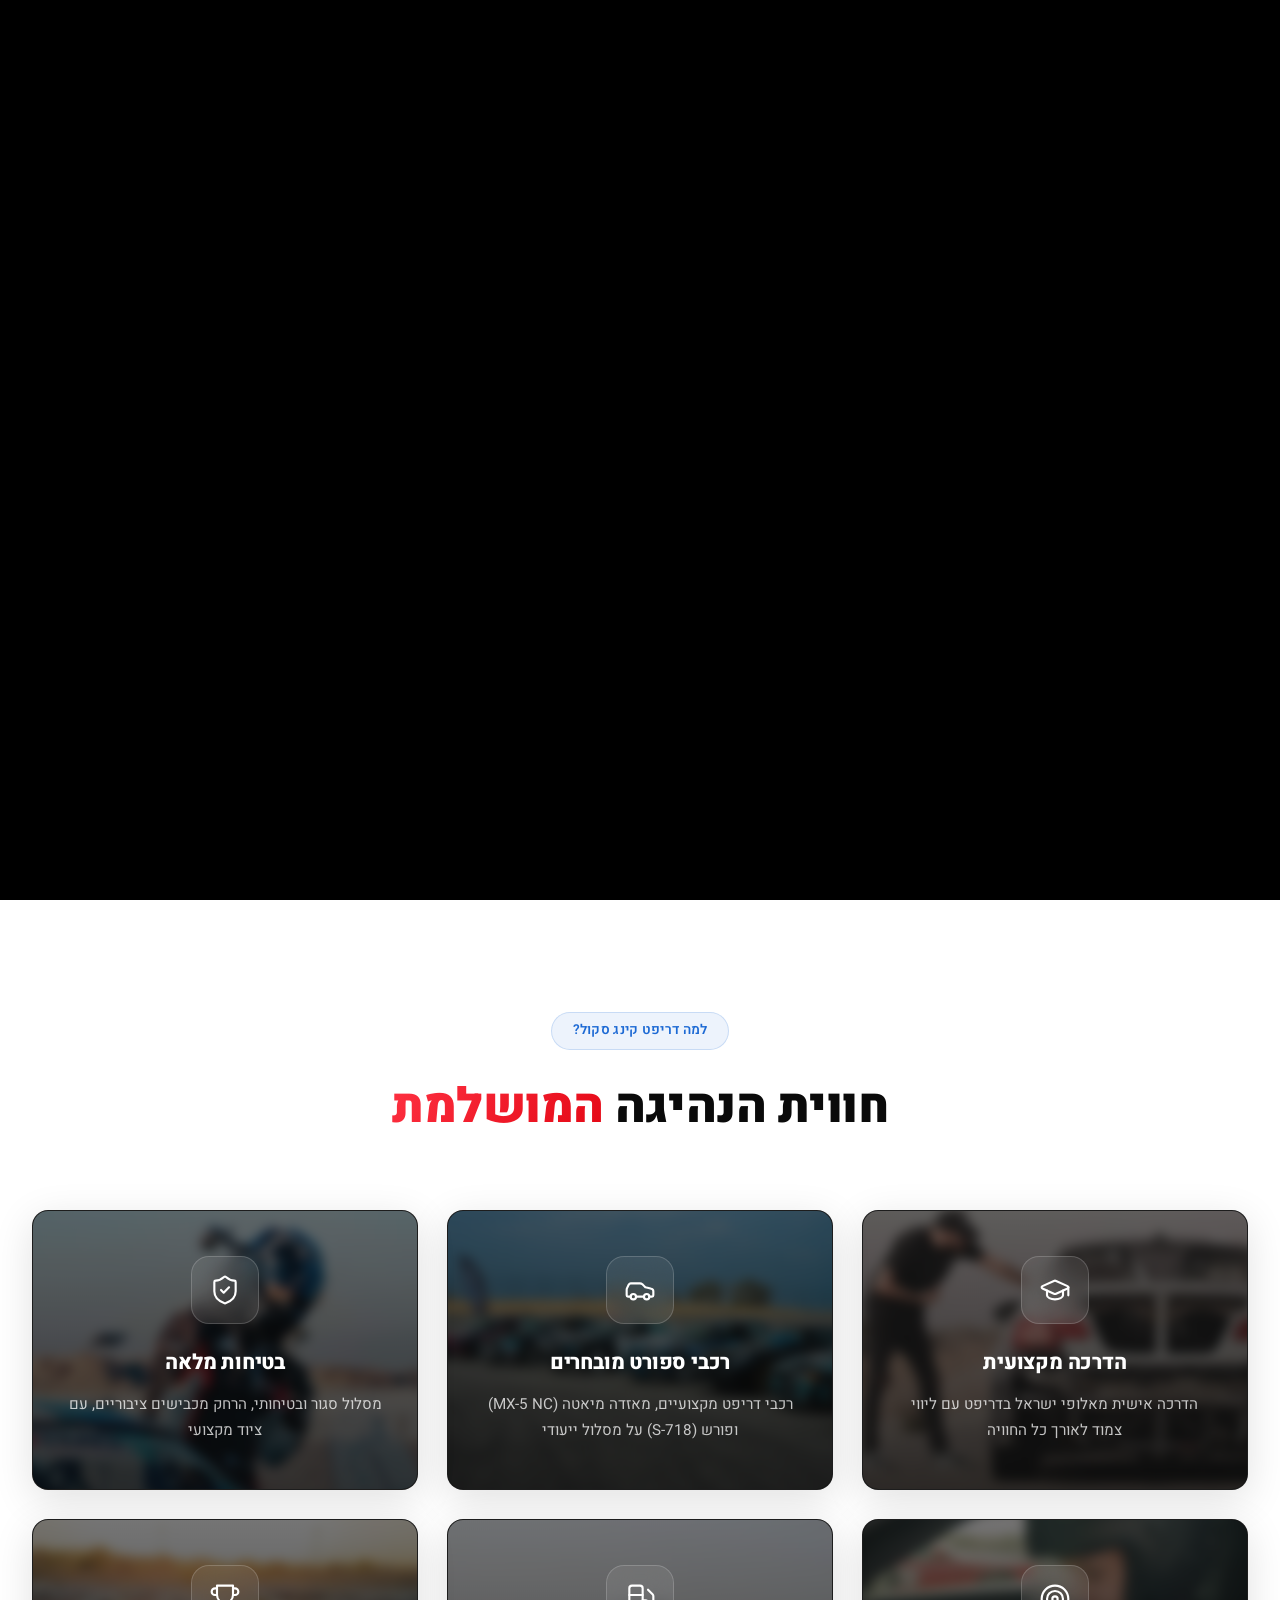
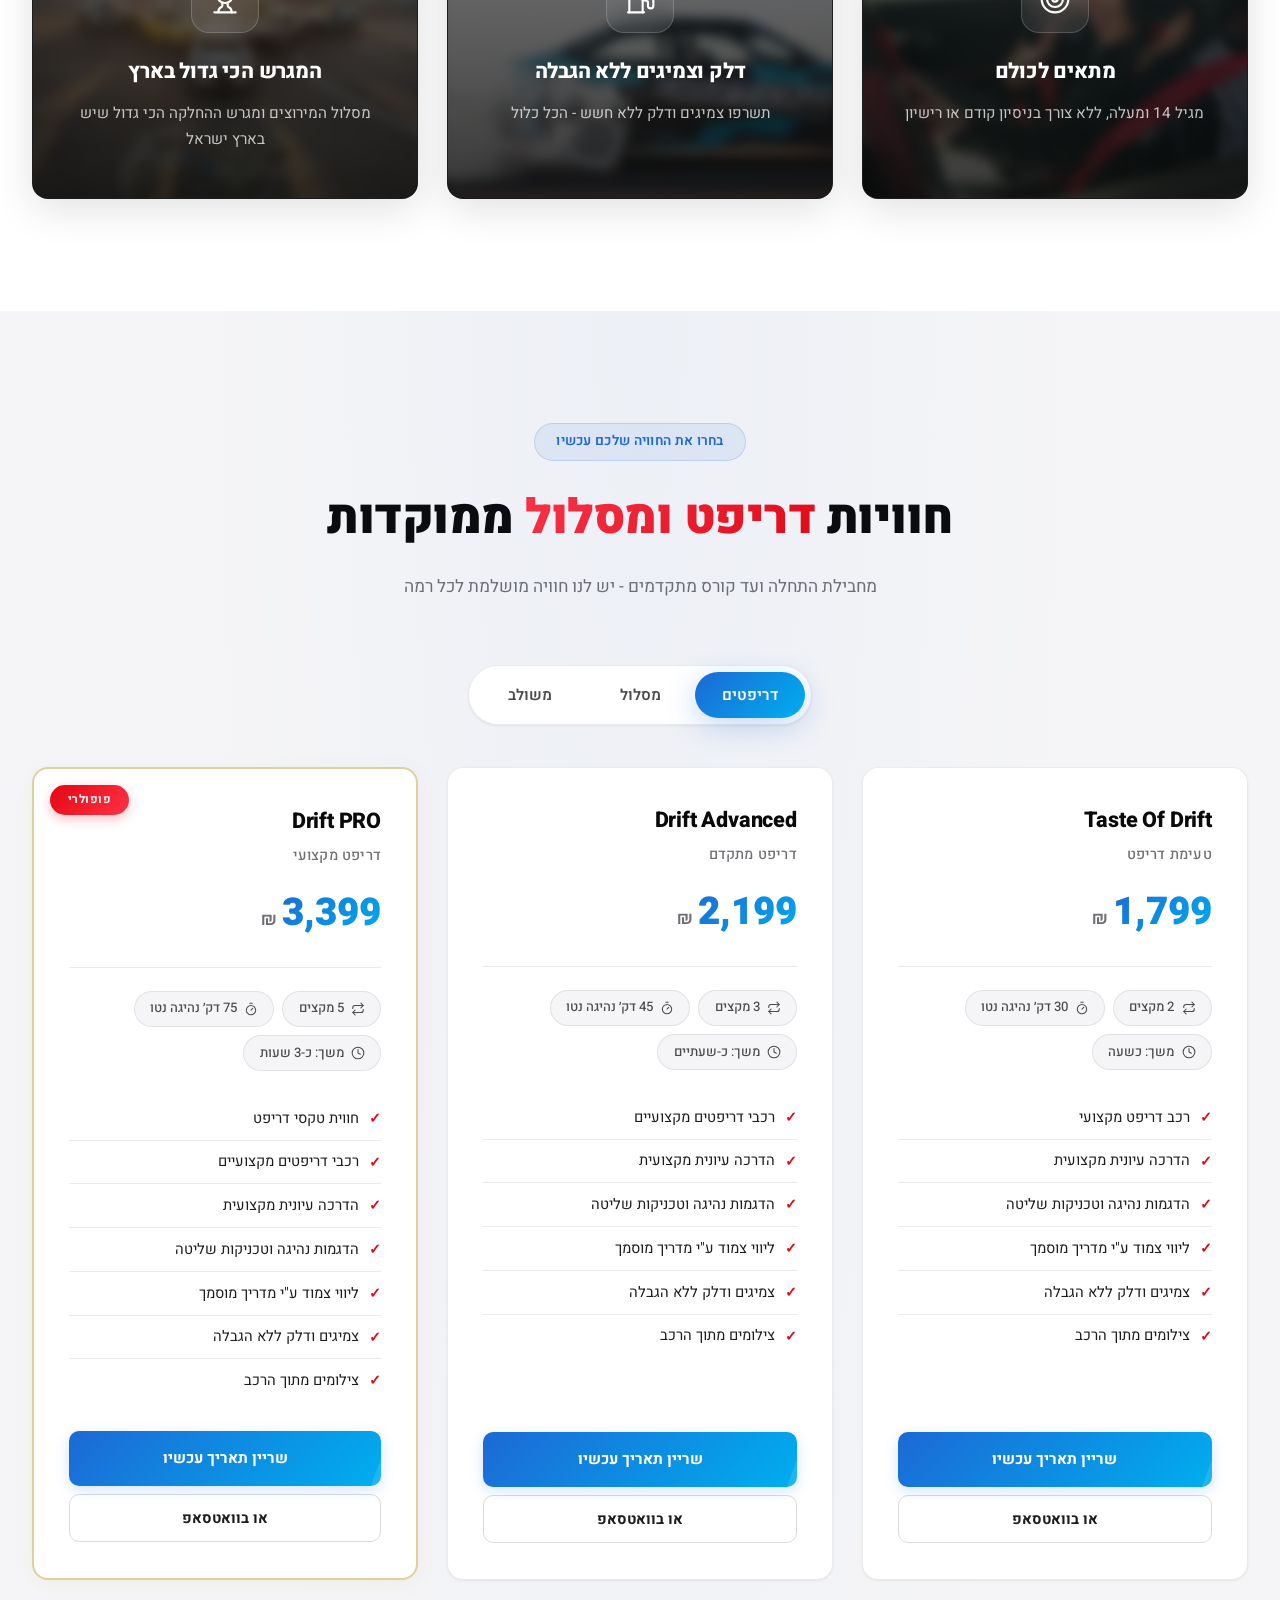
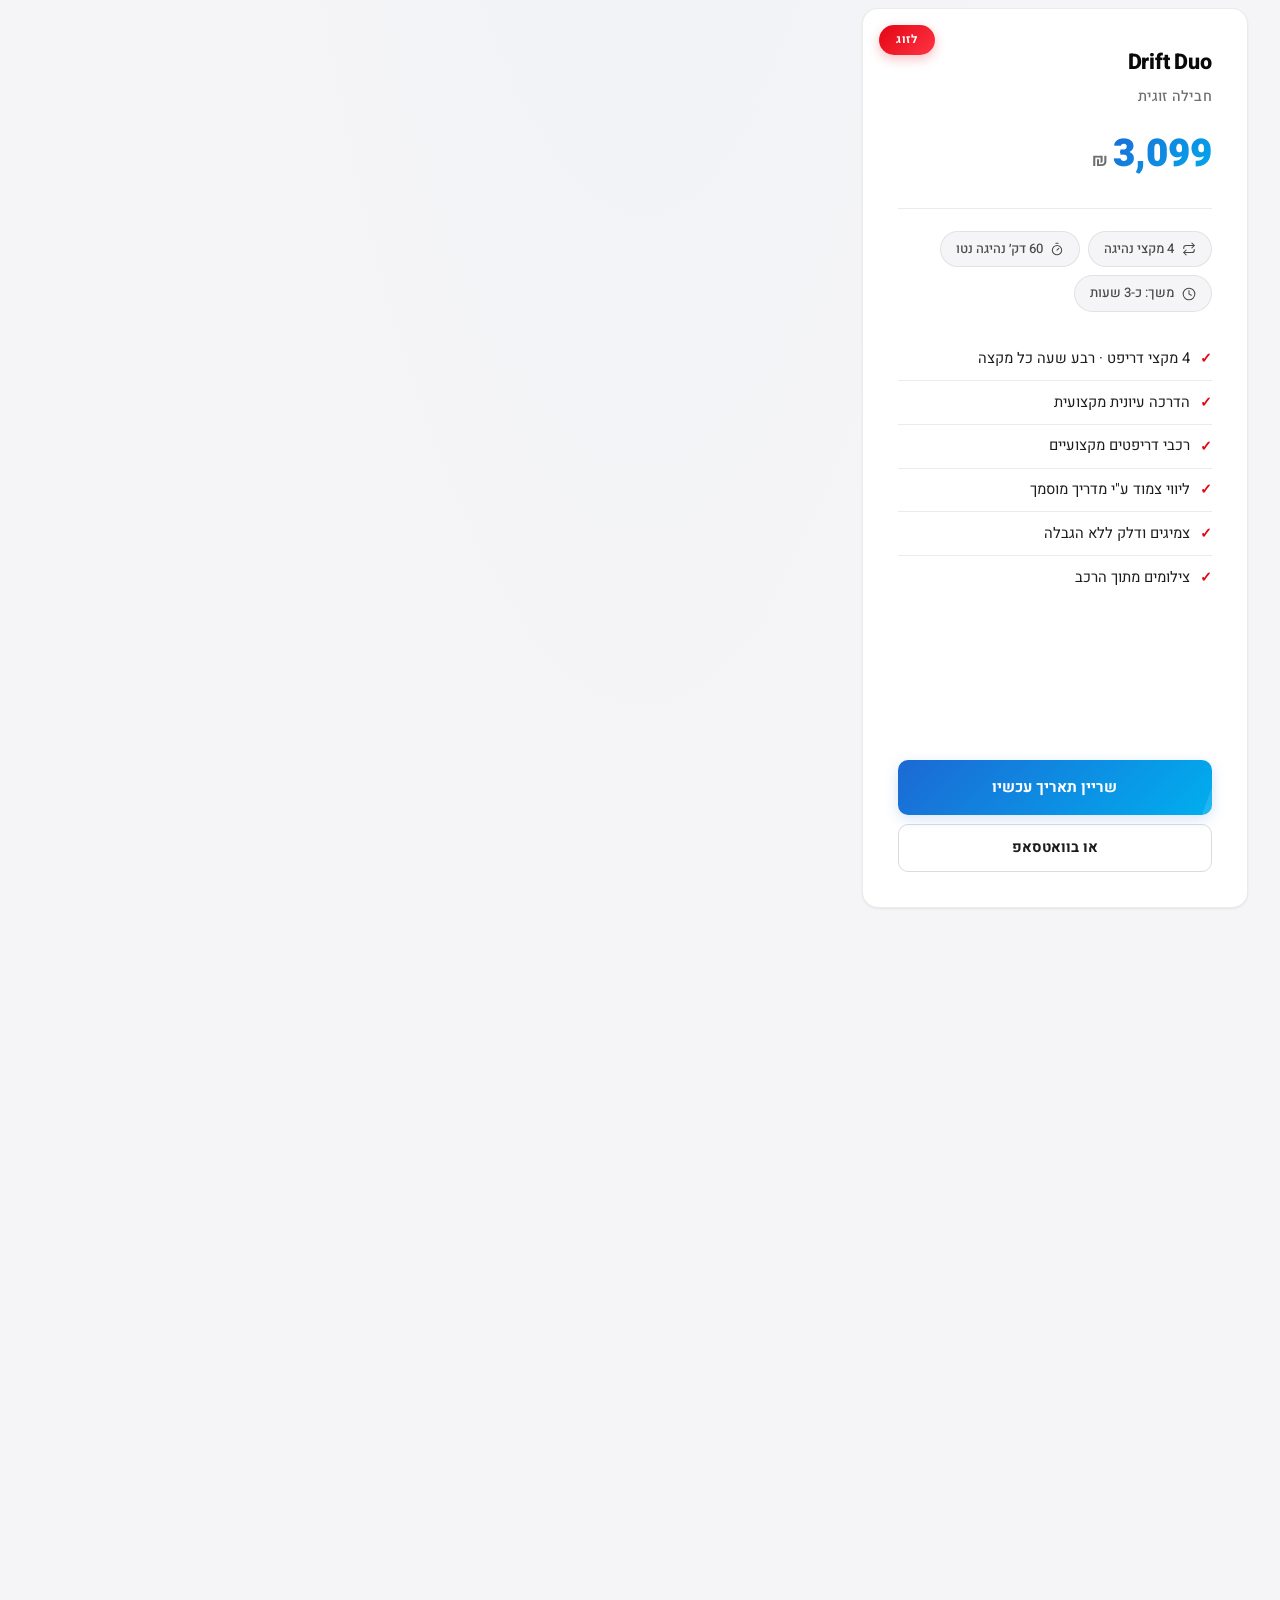
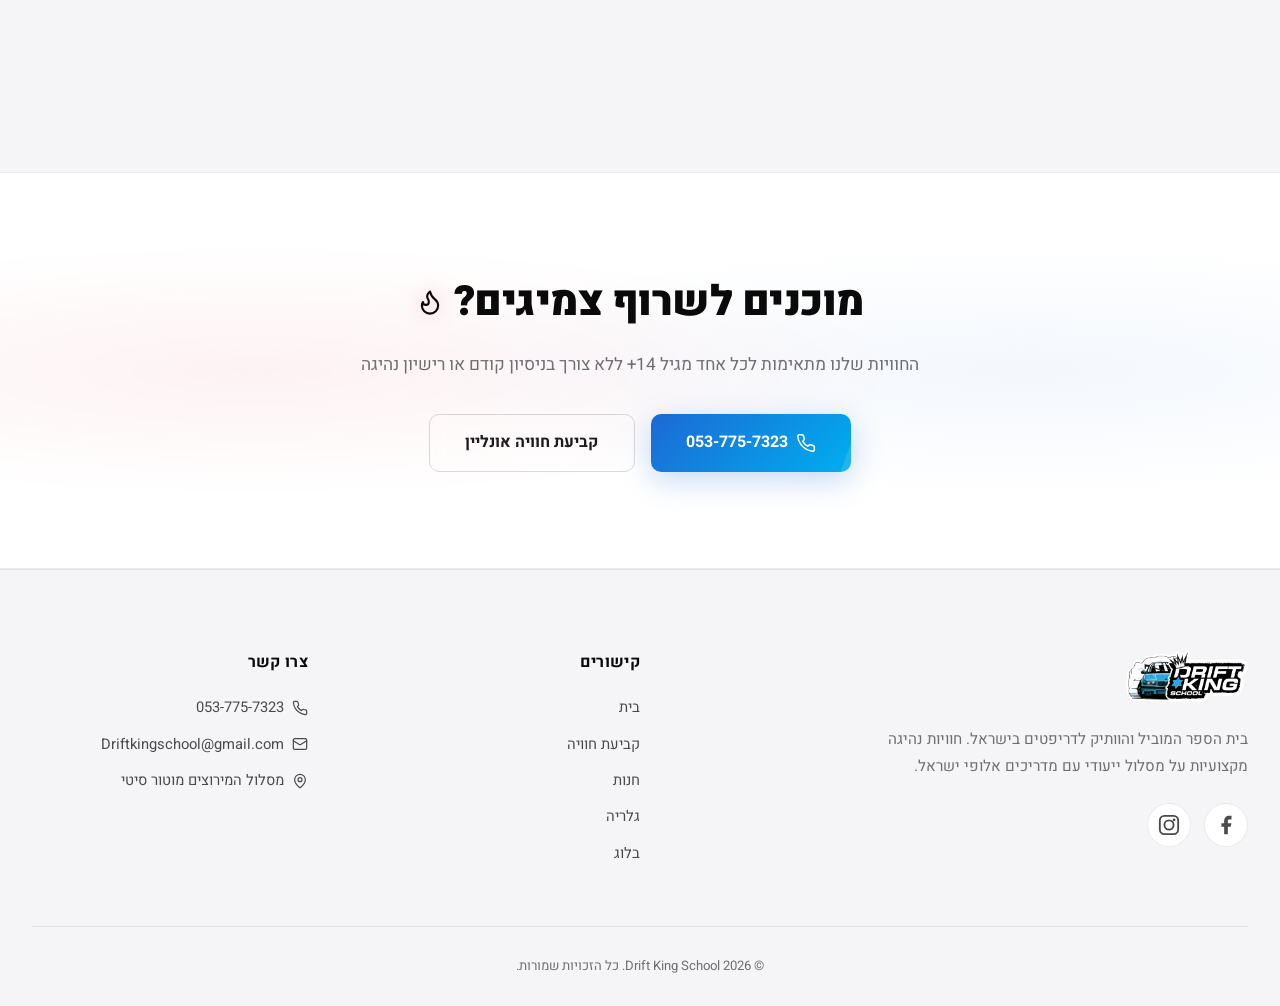
==== commit 09098608: "Merge 5642976b66ff4a82626656b25afdc658cf7043a1 into 762d09a6450e1932a7aafac896752685d5d4eb89" ====
--- a/index.html
+++ b/index.html
@@ -71,7 +71,7 @@
     <video class="logo-intro-video" id="logoIntroVideo" muted playsinline preload="auto">
         <source src="intro.mp4" type="video/mp4">
     </video>
-    <img src="logo.png" alt="" class="logo-intro-img" id="logoIntroImg">
+    <img src="logo.webp" alt="" class="logo-intro-img" id="logoIntroImg">
 </div>
 
 <!-- ===== SVG ICON DEFINITIONS (Lucide) ===== -->
@@ -161,7 +161,7 @@
 <nav class="navbar" id="navbar">
     <div class="nav-container">
         <a href="#" class="nav-logo">
-            <img src="logo.png" alt="Drift King School Logo" class="logo-img">
+            <img src="logo.webp" alt="Drift King School Logo" class="logo-img">
         </a>
         <div class="nav-links">
             <a href="#" class="nav-current" data-he="חוויות" data-en="Experiences" data-ru="Опыт" data-ar="تجارب">חוויות</a>
@@ -227,7 +227,7 @@
 
 <!-- ===== HERO SECTION ===== -->
 <section class="hero" id="hero">
-    <video class="hero-video" autoplay muted loop playsinline poster="Gleb-Smirnov-Productions-01714.jpg">
+    <video class="hero-video" autoplay muted loop playsinline poster="hero-poster.webp">
         <source src="hero-bg.mp4" type="video/mp4">
     </video>
     <div class="hero-overlay"></div>
@@ -287,42 +287,42 @@
                 data-ar='تجربة القيادة <span class="highlight">المثالية</span>'>חווית הנהיגה <span class="highlight">המושלמת</span></h2>
         </div>
         <div class="advantages-grid">
-            <div class="adv-card has-bg" style="--bg-image: url('WhatsApp Image 2024-01-09 at 01.16.27.jpeg');" data-delay="0" onclick="this.classList.toggle('show-image')">
+            <div class="adv-card has-bg" style="--bg-image: url('adv-instruction.webp');" data-delay="0" onclick="this.classList.toggle('show-image')">
                 <div class="adv-content">
                     <div class="adv-icon"><svg><use href="#i-graduation"/></svg></div>
                     <h3 data-he="הדרכה מקצועית" data-en="Professional coaching" data-ru="Профессиональное обучение" data-ar="تدريب احترافي">הדרכה מקצועית</h3>
                     <p data-he="הדרכה אישית מאלופי ישראל בדריפט עם ליווי צמוד לאורך כל החוויה" data-en="Personal coaching from Israeli drift champions, with close guidance throughout the entire experience" data-ru="Персональное обучение от чемпионов Израиля по дрифту с непрерывным сопровождением" data-ar="تدريب شخصي من أبطال إسرائيل في الدرفت مع إرشاد مباشر طوال التجربة">הדרכה אישית מאלופי ישראל בדריפט עם ליווי צמוד לאורך כל החוויה</p>
                 </div>
             </div>
-            <div class="adv-card has-bg" style="--bg-image: url('selected cars.JPEG');" data-delay="100" onclick="this.classList.toggle('show-image')">
+            <div class="adv-card has-bg" style="--bg-image: url('adv-fleet.webp');" data-delay="100" onclick="this.classList.toggle('show-image')">
                 <div class="adv-content">
                     <div class="adv-icon"><svg><use href="#i-car"/></svg></div>
                     <h3 data-he="רכבי ספורט מובחרים" data-en="Premium sports cars" data-ru="Отборные спорткары" data-ar="سيارات رياضية مختارة">רכבי ספורט מובחרים</h3>
                     <p data-he="רכבי דריפט מקצועיים, מאזדה מיאטה (MX-5 NC) ופורש (718-S) על מסלול ייעודי" data-en="Professional drift cars, Mazda Miata (MX-5 NC) and Porsche (718-S) on a dedicated track" data-ru="Профессиональные дрифт-кары: Mazda Miata (MX-5 NC) и Porsche (718-S) на специальной трассе" data-ar="سيارات درفت احترافية، مازدا ميات (MX-5 NC) وبورشه (718-S) على مضمار مخصص">רכבי דריפט מקצועיים, מאזדה מיאטה (MX-5 NC) ופורש (718-S) על מסלול ייעודי</p>
                 </div>
             </div>
-            <div class="adv-card has-bg" style="--bg-image: url('WhatsApp Image 2024-02-26 at 10.42.28 (1).jpeg');" data-delay="200" onclick="this.classList.toggle('show-image')">
+            <div class="adv-card has-bg" style="--bg-image: url('adv-safety.webp');" data-delay="200" onclick="this.classList.toggle('show-image')">
                 <div class="adv-content">
                     <div class="adv-icon"><svg><use href="#i-shield"/></svg></div>
                     <h3 data-he="בטיחות מלאה" data-en="Total safety" data-ru="Полная безопасность" data-ar="أمان كامل">בטיחות מלאה</h3>
                     <p data-he="מסלול סגור ובטיחותי, הרחק מכבישים ציבוריים, עם ציוד מקצועי" data-en="A closed, safe track far from public roads, with professional equipment" data-ru="Закрытая безопасная трасса вдали от общественных дорог, с профессиональным оборудованием" data-ar="مضمار مغلق وآمن، بعيد عن الطرق العامة، مع معدات احترافية">מסלול סגור ובטיחותי, הרחק מכבישים ציבוריים, עם ציוד מקצועי</p>
                 </div>
             </div>
-            <div class="adv-card has-bg" style="--bg-image: url('Gleb-Smirnov-Productions-01714.jpg');" data-delay="300" onclick="this.classList.toggle('show-image')">
+            <div class="adv-card has-bg" style="--bg-image: url('adv-everyone.webp');" data-delay="300" onclick="this.classList.toggle('show-image')">
                 <div class="adv-content">
                     <div class="adv-icon"><svg><use href="#i-target"/></svg></div>
                     <h3 data-he="מתאים לכולם" data-en="Open to everyone" data-ru="Подходит всем" data-ar="مناسب للجميع">מתאים לכולם</h3>
                     <p data-he="מגיל 14 ומעלה, ללא צורך בניסיון קודם או רישיון" data-en="Ages 14 and up, no prior experience or license required" data-ru="С 14 лет и старше, без опыта и водительских прав" data-ar="من سن 14 فما فوق، بدون خبرة سابقة أو رخصة">מגיל 14 ומעלה, ללא צורך בניסיון קודם או רישיון</p>
                 </div>
             </div>
-            <div class="adv-card has-bg" style="--bg-image: url('WhatsApp Image 2024-02-26 at 10.42.27.jpeg');" data-delay="400" onclick="this.classList.toggle('show-image')">
+            <div class="adv-card has-bg" style="--bg-image: url('adv-unlimited.webp');" data-delay="400" onclick="this.classList.toggle('show-image')">
                 <div class="adv-content">
                     <div class="adv-icon"><svg><use href="#i-fuel"/></svg></div>
                     <h3 data-he="דלק וצמיגים ללא הגבלה" data-en="Unlimited fuel & tires" data-ru="Топливо и шины без лимита" data-ar="وقود وإطارات بلا حدود">דלק וצמיגים ללא הגבלה</h3>
                     <p data-he="תשרפו צמיגים ודלק ללא חשש - הכל כלול" data-en="Burn through tires and fuel without worry - everything is included" data-ru="Жгите шины и топливо без забот - всё включено" data-ar="احرقوا الإطارات والوقود بلا قلق - كل شيء مشمول">תשרפו צמיגים ודלק ללא חשש - הכל כלול</p>
                 </div>
             </div>
-            <div class="adv-card has-bg" style="--bg-image: url('2bb429ee-1154-405d-9e1c-33df6013ea3f (1).jpg');" data-delay="500" onclick="this.classList.toggle('show-image')">
+            <div class="adv-card has-bg" style="--bg-image: url('adv-track.webp');" data-delay="500" onclick="this.classList.toggle('show-image')">
                 <div class="adv-content">
                     <div class="adv-icon"><svg><use href="#i-trophy"/></svg></div>
                     <h3 data-he="המגרש הכי גדול בארץ" data-en="The largest track in Israel" data-ru="Крупнейший трек в Израиле" data-ar="أكبر حلبة في إسرائيل">המגרש הכי גדול בארץ</h3>
@@ -959,7 +959,7 @@
         <div class="footer-grid">
             <div class="footer-brand">
                 <div class="footer-logo">
-                    <img src="logo.png" alt="Drift King School Logo" class="logo-img">
+                    <img src="logo.webp" alt="Drift King School Logo" class="logo-img">
                 </div>
                 <p data-he="בית הספר המוביל והוותיק לדריפטים בישראל. חוויות נהיגה מקצועיות על מסלול ייעודי עם מדריכים אלופי ישראל."
                    data-en="Israel's leading and longest-running drift school. Professional driving experiences on a dedicated track with Israeli champion instructors."
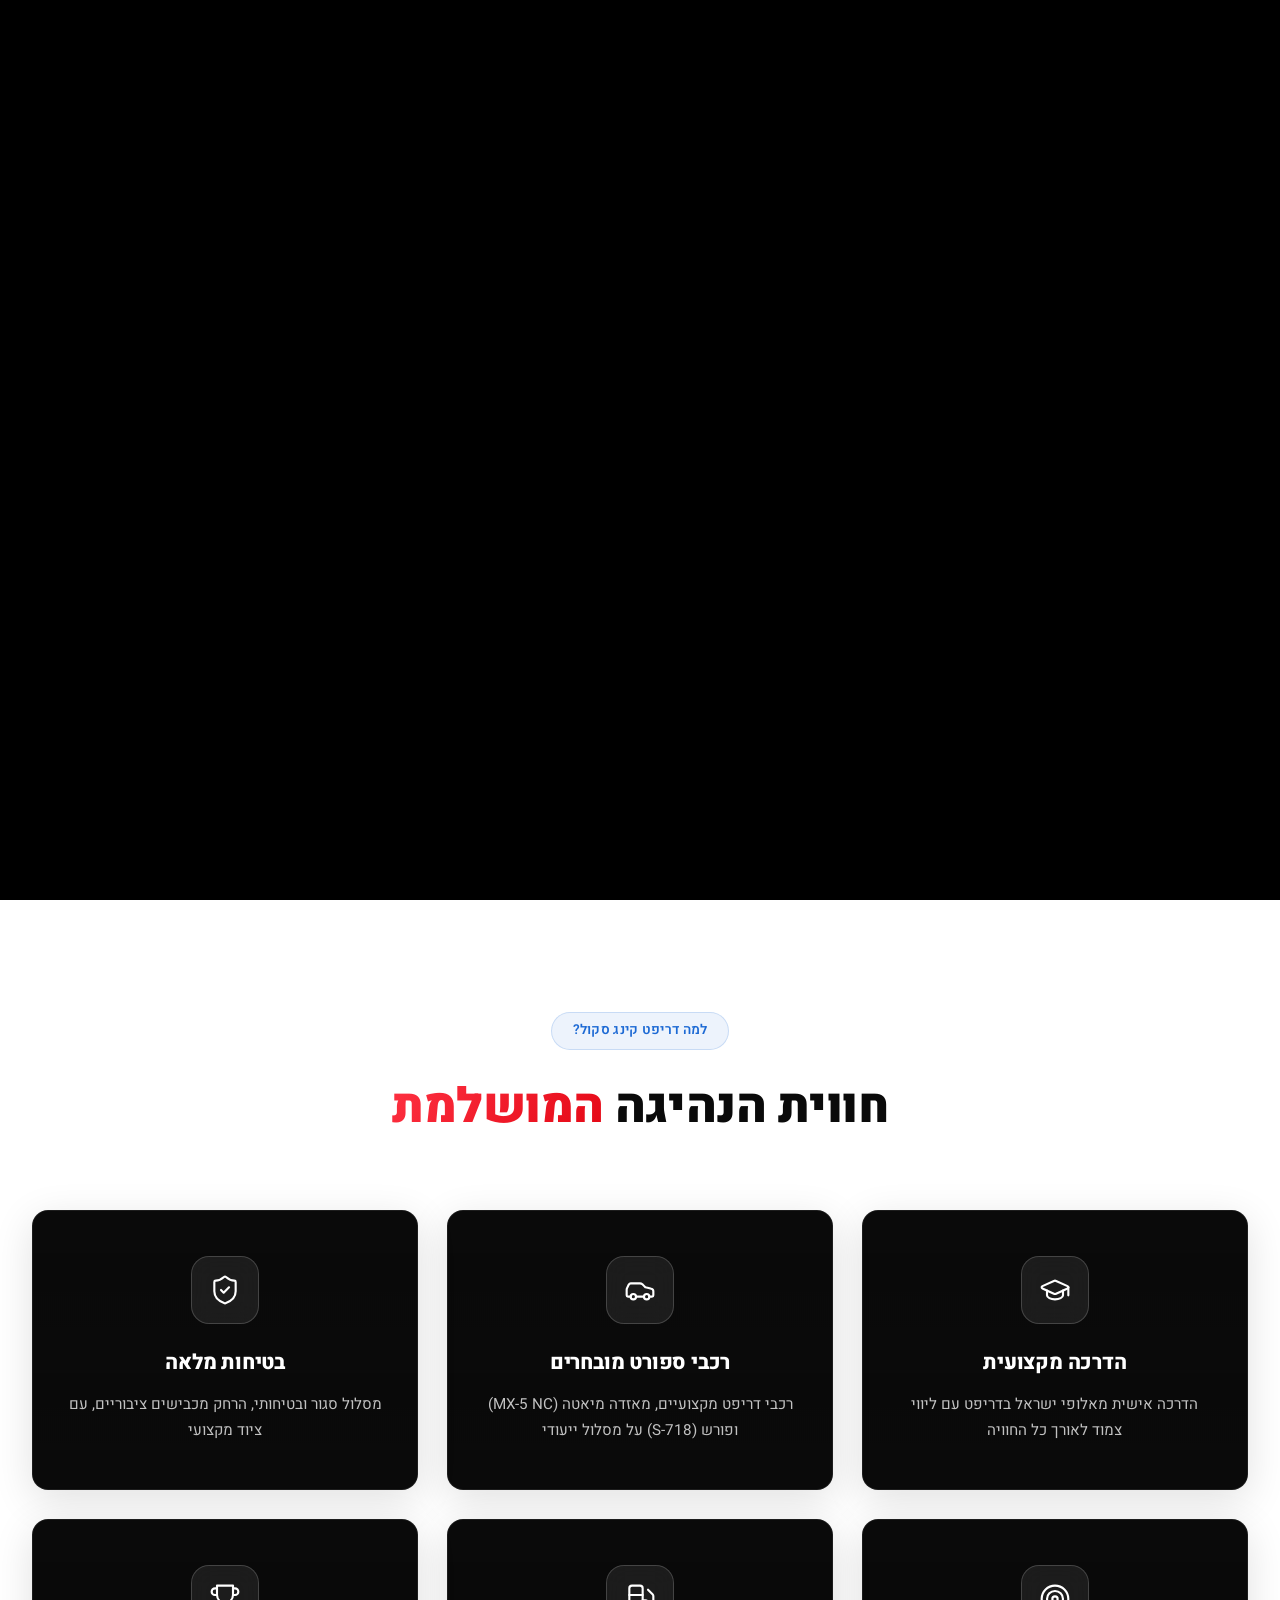
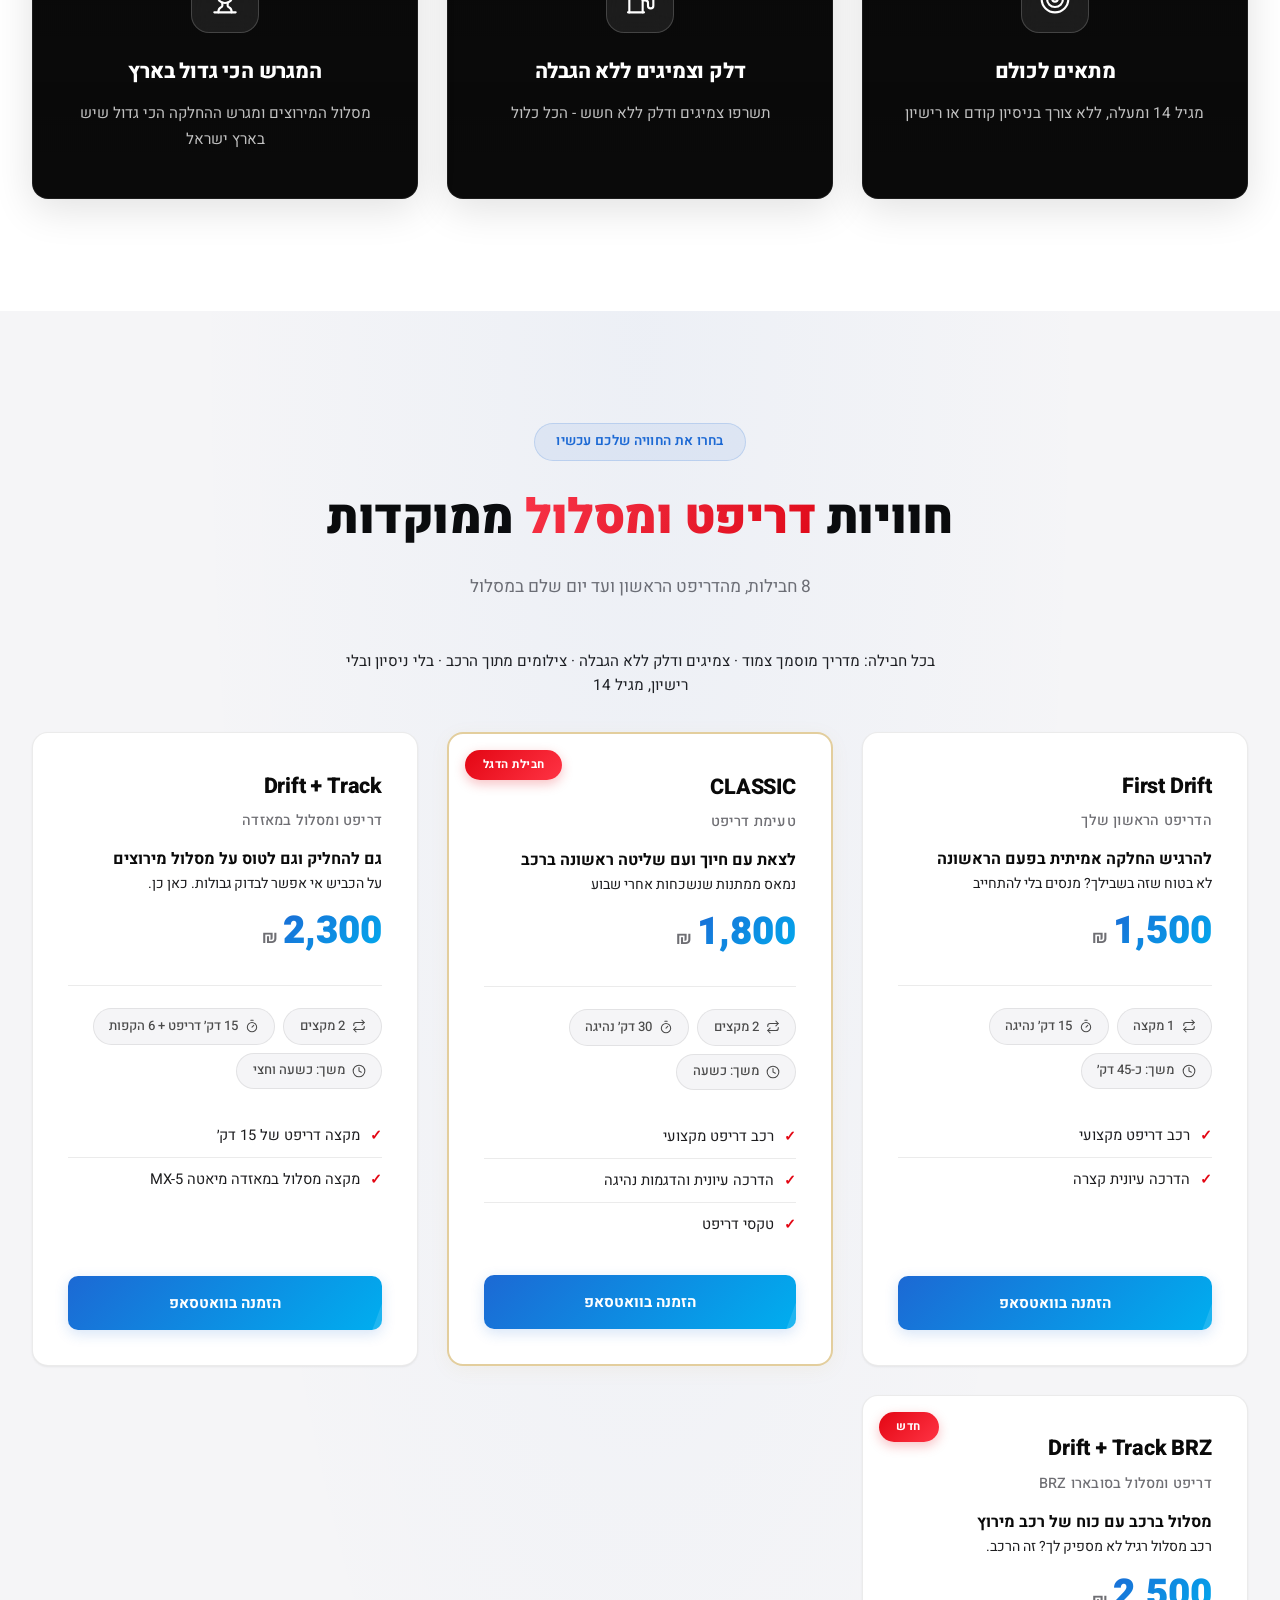
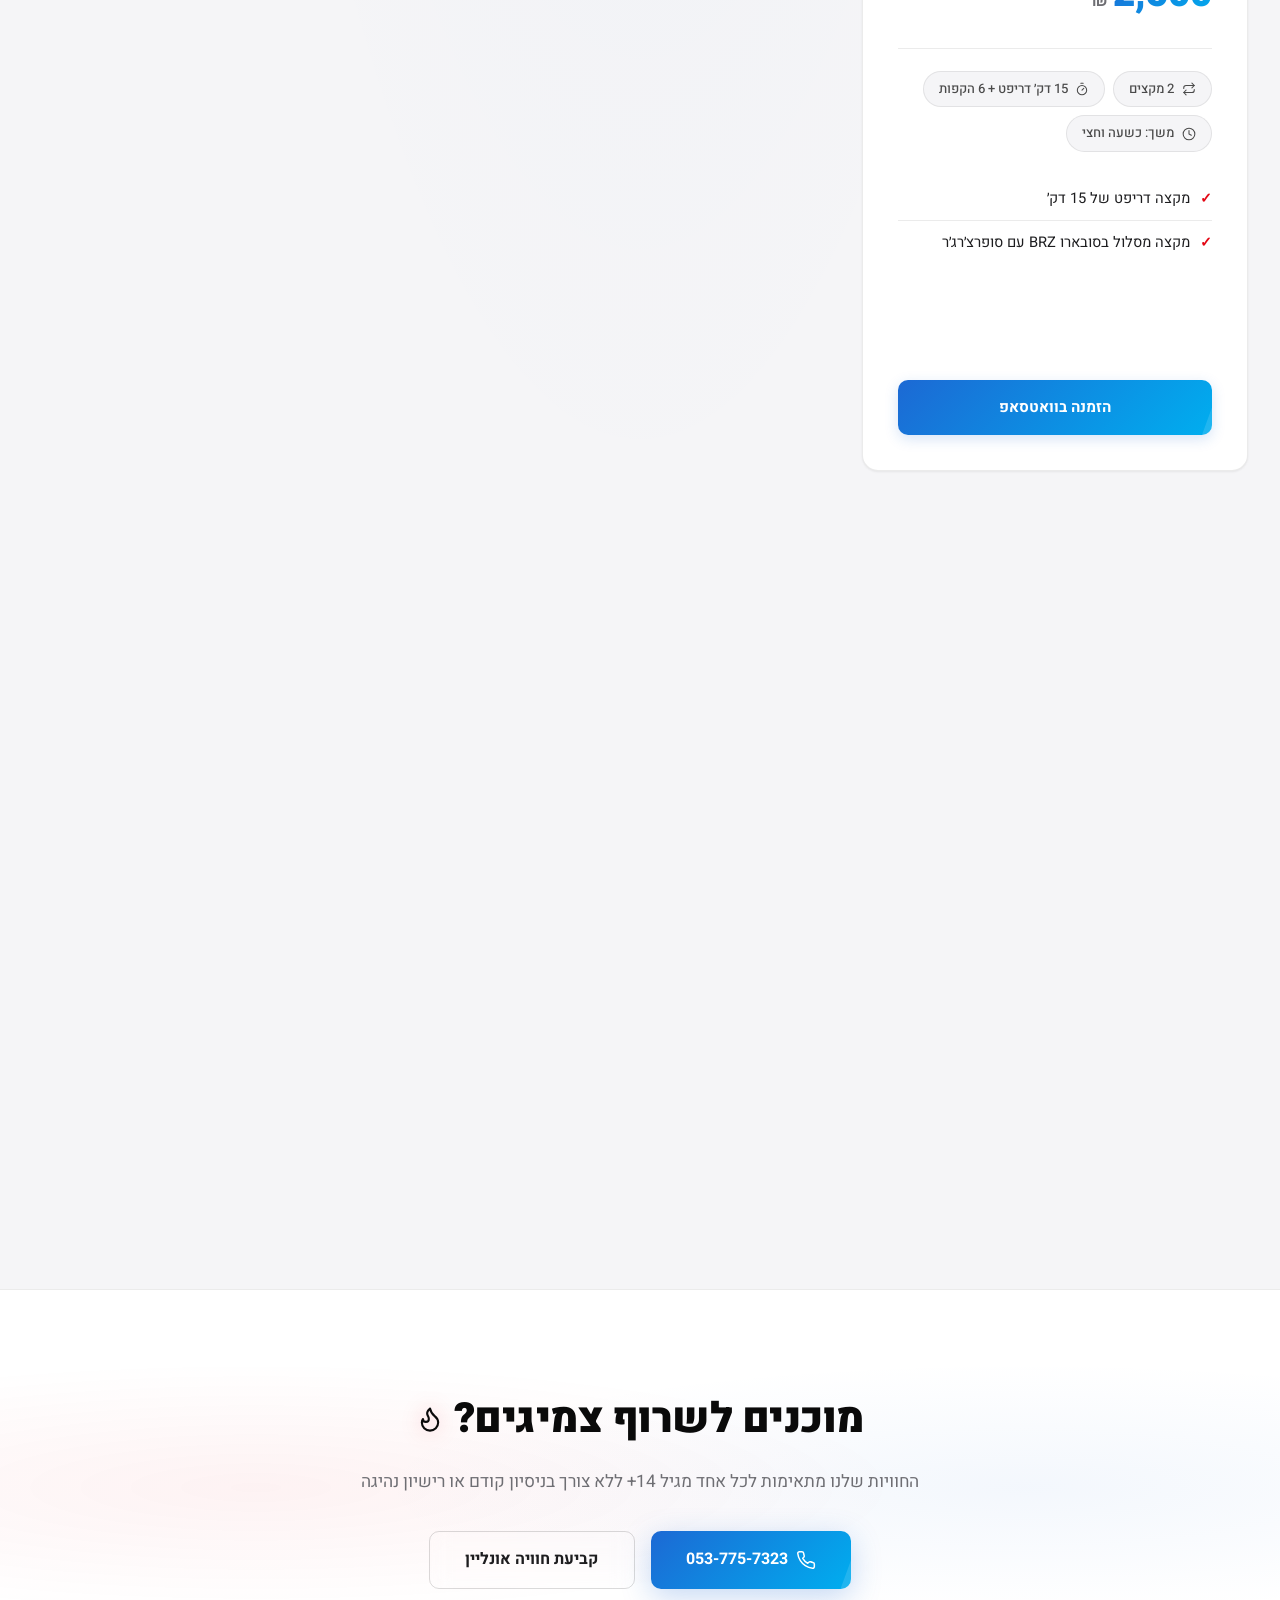
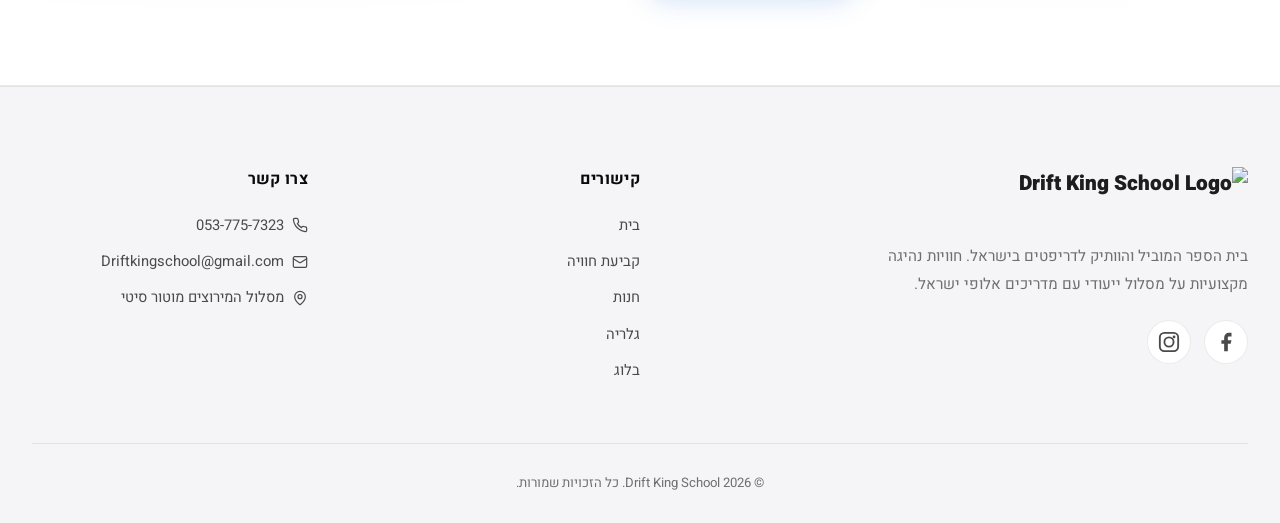
==== commit cb5d7e56: "Draft: reorganize packages into 8-step ladder (not live) First Drift 1,500 · CLASSIC 1,800 · Drift +" ====
--- a/index.html
+++ b/index.html
@@ -17,7 +17,7 @@
     <meta property="og:image:alt" content="חוויית נהיגה שלא תשכחו לעולם">
     <meta name="twitter:card" content="summary_large_image">
     <meta name="twitter:title" content="חוויית נהיגה שלא תשכחו לעולם | Drift King School">
-    <meta name="twitter:description" content="דריפט ומסלול במוטור סיטי, באר שבע. 21 חבילות, מגיל 14 ומעלה, בלי ניסיון קודם. בוחרים חבילה, בוחרים מועד ומשלמים אונליין.">
+    <meta name="twitter:description" content="דריפט ומסלול במוטור סיטי, באר שבע. 8 חבילות, מגיל 14 ומעלה, בלי ניסיון קודם. בוחרים חבילה, בוחרים מועד ומשלמים אונליין.">
     <meta name="twitter:image" content="https://driftkingschool.github.io/og-cover.jpg?v=2026-09-10">
     <meta name="description"
           data-content-he="דריפט קינג סקול - בית הספר המוביל לדריפטים בישראל. חבילות נהיגת דריפט מקצועיות על מסלול ייעודי עם מדריכים אלופי ישראל."
@@ -71,7 +71,7 @@
     <video class="logo-intro-video" id="logoIntroVideo" muted playsinline preload="auto">
         <source src="intro.mp4" type="video/mp4">
     </video>
-    <img src="logo.webp" alt="" class="logo-intro-img" id="logoIntroImg">
+    <img src="logo.png" alt="" class="logo-intro-img" id="logoIntroImg">
 </div>
 
 <!-- ===== SVG ICON DEFINITIONS (Lucide) ===== -->
@@ -161,7 +161,7 @@
 <nav class="navbar" id="navbar">
     <div class="nav-container">
         <a href="#" class="nav-logo">
-            <img src="logo.webp" alt="Drift King School Logo" class="logo-img">
+            <img src="logo.png" alt="Drift King School Logo" class="logo-img">
         </a>
         <div class="nav-links">
             <a href="#" class="nav-current" data-he="חוויות" data-en="Experiences" data-ru="Опыт" data-ar="تجارب">חוויות</a>
@@ -227,7 +227,7 @@
 
 <!-- ===== HERO SECTION ===== -->
 <section class="hero" id="hero">
-    <video class="hero-video" autoplay muted loop playsinline poster="hero-poster.webp">
+    <video class="hero-video" autoplay muted loop playsinline poster="Gleb-Smirnov-Productions-01714.jpg">
         <source src="hero-bg.mp4" type="video/mp4">
     </video>
     <div class="hero-overlay"></div>
@@ -287,42 +287,42 @@
                 data-ar='تجربة القيادة <span class="highlight">المثالية</span>'>חווית הנהיגה <span class="highlight">המושלמת</span></h2>
         </div>
         <div class="advantages-grid">
-            <div class="adv-card has-bg" style="--bg-image: url('adv-instruction.webp');" data-delay="0" onclick="this.classList.toggle('show-image')">
+            <div class="adv-card has-bg" style="--bg-image: url('WhatsApp Image 2024-01-09 at 01.16.27.jpeg');" data-delay="0" onclick="this.classList.toggle('show-image')">
                 <div class="adv-content">
                     <div class="adv-icon"><svg><use href="#i-graduation"/></svg></div>
                     <h3 data-he="הדרכה מקצועית" data-en="Professional coaching" data-ru="Профессиональное обучение" data-ar="تدريب احترافي">הדרכה מקצועית</h3>
                     <p data-he="הדרכה אישית מאלופי ישראל בדריפט עם ליווי צמוד לאורך כל החוויה" data-en="Personal coaching from Israeli drift champions, with close guidance throughout the entire experience" data-ru="Персональное обучение от чемпионов Израиля по дрифту с непрерывным сопровождением" data-ar="تدريب شخصي من أبطال إسرائيل في الدرفت مع إرشاد مباشر طوال التجربة">הדרכה אישית מאלופי ישראל בדריפט עם ליווי צמוד לאורך כל החוויה</p>
                 </div>
             </div>
-            <div class="adv-card has-bg" style="--bg-image: url('adv-fleet.webp');" data-delay="100" onclick="this.classList.toggle('show-image')">
+            <div class="adv-card has-bg" style="--bg-image: url('selected cars.JPEG');" data-delay="100" onclick="this.classList.toggle('show-image')">
                 <div class="adv-content">
                     <div class="adv-icon"><svg><use href="#i-car"/></svg></div>
                     <h3 data-he="רכבי ספורט מובחרים" data-en="Premium sports cars" data-ru="Отборные спорткары" data-ar="سيارات رياضية مختارة">רכבי ספורט מובחרים</h3>
                     <p data-he="רכבי דריפט מקצועיים, מאזדה מיאטה (MX-5 NC) ופורש (718-S) על מסלול ייעודי" data-en="Professional drift cars, Mazda Miata (MX-5 NC) and Porsche (718-S) on a dedicated track" data-ru="Профессиональные дрифт-кары: Mazda Miata (MX-5 NC) и Porsche (718-S) на специальной трассе" data-ar="سيارات درفت احترافية، مازدا ميات (MX-5 NC) وبورشه (718-S) على مضمار مخصص">רכבי דריפט מקצועיים, מאזדה מיאטה (MX-5 NC) ופורש (718-S) על מסלול ייעודי</p>
                 </div>
             </div>
-            <div class="adv-card has-bg" style="--bg-image: url('adv-safety.webp');" data-delay="200" onclick="this.classList.toggle('show-image')">
+            <div class="adv-card has-bg" style="--bg-image: url('WhatsApp Image 2024-02-26 at 10.42.28 (1).jpeg');" data-delay="200" onclick="this.classList.toggle('show-image')">
                 <div class="adv-content">
                     <div class="adv-icon"><svg><use href="#i-shield"/></svg></div>
                     <h3 data-he="בטיחות מלאה" data-en="Total safety" data-ru="Полная безопасность" data-ar="أمان كامل">בטיחות מלאה</h3>
                     <p data-he="מסלול סגור ובטיחותי, הרחק מכבישים ציבוריים, עם ציוד מקצועי" data-en="A closed, safe track far from public roads, with professional equipment" data-ru="Закрытая безопасная трасса вдали от общественных дорог, с профессиональным оборудованием" data-ar="مضمار مغلق وآمن، بعيد عن الطرق العامة، مع معدات احترافية">מסלול סגור ובטיחותי, הרחק מכבישים ציבוריים, עם ציוד מקצועי</p>
                 </div>
             </div>
-            <div class="adv-card has-bg" style="--bg-image: url('adv-everyone.webp');" data-delay="300" onclick="this.classList.toggle('show-image')">
+            <div class="adv-card has-bg" style="--bg-image: url('Gleb-Smirnov-Productions-01714.jpg');" data-delay="300" onclick="this.classList.toggle('show-image')">
                 <div class="adv-content">
                     <div class="adv-icon"><svg><use href="#i-target"/></svg></div>
                     <h3 data-he="מתאים לכולם" data-en="Open to everyone" data-ru="Подходит всем" data-ar="مناسب للجميع">מתאים לכולם</h3>
                     <p data-he="מגיל 14 ומעלה, ללא צורך בניסיון קודם או רישיון" data-en="Ages 14 and up, no prior experience or license required" data-ru="С 14 лет и старше, без опыта и водительских прав" data-ar="من سن 14 فما فوق، بدون خبرة سابقة أو رخصة">מגיל 14 ומעלה, ללא צורך בניסיון קודם או רישיון</p>
                 </div>
             </div>
-            <div class="adv-card has-bg" style="--bg-image: url('adv-unlimited.webp');" data-delay="400" onclick="this.classList.toggle('show-image')">
+            <div class="adv-card has-bg" style="--bg-image: url('WhatsApp Image 2024-02-26 at 10.42.27.jpeg');" data-delay="400" onclick="this.classList.toggle('show-image')">
                 <div class="adv-content">
                     <div class="adv-icon"><svg><use href="#i-fuel"/></svg></div>
                     <h3 data-he="דלק וצמיגים ללא הגבלה" data-en="Unlimited fuel & tires" data-ru="Топливо и шины без лимита" data-ar="وقود وإطارات بلا حدود">דלק וצמיגים ללא הגבלה</h3>
                     <p data-he="תשרפו צמיגים ודלק ללא חשש - הכל כלול" data-en="Burn through tires and fuel without worry - everything is included" data-ru="Жгите шины и топливо без забот - всё включено" data-ar="احرقوا الإطارات والوقود بلا قلق - كل شيء مشمول">תשרפו צמיגים ודלק ללא חשש - הכל כלול</p>
                 </div>
             </div>
-            <div class="adv-card has-bg" style="--bg-image: url('adv-track.webp');" data-delay="500" onclick="this.classList.toggle('show-image')">
+            <div class="adv-card has-bg" style="--bg-image: url('2bb429ee-1154-405d-9e1c-33df6013ea3f (1).jpg');" data-delay="500" onclick="this.classList.toggle('show-image')">
                 <div class="adv-content">
                     <div class="adv-icon"><svg><use href="#i-trophy"/></svg></div>
                     <h3 data-he="המגרש הכי גדול בארץ" data-en="The largest track in Israel" data-ru="Крупнейший трек в Израиле" data-ar="أكبر حلبة في إسرائيل">המגרש הכי גדול בארץ</h3>
@@ -344,592 +344,218 @@
                 data-ru='Точные <span class="highlight">дрифт и трек</span>-программы'
                 data-ar='تجارب <span class="highlight">درفت ومضمار</span> مركّزة'>חוויות <span class="highlight">דריפט ומסלול</span> ממוקדות</h2>
             <p class="section-desc"
-               data-he="מחבילת התחלה ועד קורס מתקדמים - יש לנו חוויה מושלמת לכל רמה"
-               data-en="From a starter package to an advanced course - we have the perfect experience for every level"
-               data-ru="От стартового пакета до продвинутого курса - у нас есть идеальный опыт для любого уровня"
-               data-ar="من باقة المبتدئين وحتى الدورة المتقدمة - لدينا تجربة مثالية لكل مستوى">מחבילת התחלה ועד קורס מתקדמים - יש לנו חוויה מושלמת לכל רמה</p>
-        </div>
-
-        <div class="pkg-filter" role="radiogroup"
-             aria-label="סינון חבילות לפי קטגוריה"
-             data-aria-label-he="סינון חבילות לפי קטגוריה"
-             data-aria-label-en="Filter packages by category"
-             data-aria-label-ru="Фильтр пакетов по категории"
-             data-aria-label-ar="تصفية الباقات حسب الفئة">
-            <input type="radio" id="filter-drift" name="pkg-filter" value="drift" checked>
-            <label for="filter-drift" data-he="דריפטים" data-en="Drift" data-ru="Дрифт" data-ar="درفت">דריפטים</label>
-
-            <input type="radio" id="filter-track" name="pkg-filter" value="track">
-            <label for="filter-track" data-he="מסלול" data-en="Track" data-ru="Трек" data-ar="مضمار">מסלול</label>
-
-            <input type="radio" id="filter-mixed" name="pkg-filter" value="mixed">
-            <label for="filter-mixed" data-he="משולב" data-en="Combined" data-ru="Комбо" data-ar="مدمج">משולב</label>
-        </div>
+               data-he="8 חבילות, מהדריפט הראשון ועד יום שלם במסלול"
+               data-en="8 packages, from your first drift to a full day on track"
+               data-ru="8 пакетов: от первого дрифта до целого дня на трассе"
+               data-ar="8 باقات، من أول درفت حتى يوم كامل على المضمار">8 חבילות, מהדריפט הראשון ועד יום שלם במסלול</p>
+        </div>
+
+        <p class="pkg-includes" data-he="בכל חבילה: מדריך מוסמך צמוד · צמיגים ודלק ללא הגבלה · צילומים מתוך הרכב · בלי ניסיון ובלי רישיון, מגיל 14" data-en="Every package: a certified instructor by your side · unlimited tires &amp; fuel · in-car footage · no experience or license needed, ages 14+" data-ru="В каждом пакете: инструктор рядом · шины и топливо без лимита · съёмка из салона · без опыта и прав, с 14 лет" data-ar="في كل باقة: مدرب معتمد مرافق · إطارات ووقود بلا حدود · تصوير من داخل السيارة · بدون خبرة أو رخصة، من عمر 14">בכל חבילה: מדריך מוסמך צמוד · צמיגים ודלק ללא הגבלה · צילומים מתוך הרכב · בלי ניסיון ובלי רישיון, מגיל 14</p>
 
         <div class="packages-grid">
 
-            <!-- Package 1: Taste Of Drift -->
-            <div class="pkg-card" data-tier="start" data-category="drift">
-                <div class="pkg-header">
-                    <h3 class="pkg-name">Taste Of Drift</h3>
+            <!-- Package 1: First Drift · 1,500 -->
+            <div class="pkg-card" data-tier="start">
+                <div class="pkg-header">
+                    <h3 class="pkg-name">First Drift</h3>
+                    <p class="pkg-subtitle" data-he="הדריפט הראשון שלך" data-en="Your first drift" data-ru="Ваш первый дрифт" data-ar="أول درفت لك">הדריפט הראשון שלך</p>
+                    <p class="pkg-outcome" data-he="להרגיש החלקה אמיתית בפעם הראשונה" data-en="Feel a real drift for the first time" data-ru="Почувствовать настоящий дрифт впервые" data-ar="اشعر بالدرفت الحقيقي لأول مرة">להרגיש החלקה אמיתית בפעם הראשונה</p>
+                    <p class="pkg-pain" data-he="לא בטוח שזה בשבילך? מנסים בלי להתחייב" data-en="Not sure it's for you? Try it, no commitment" data-ru="Не уверены? Попробуйте без обязательств" data-ar="لست متأكداً؟ جرّب بدون التزام">לא בטוח שזה בשבילך? מנסים בלי להתחייב</p>
+                    <div class="pkg-price">
+                        <span class="price-amount">1,500</span>
+                        <span class="price-currency">₪</span>
+                    </div>
+                </div>
+                <div class="pkg-meta">
+                    <div class="meta-item"><svg class="meta-icon"><use href="#i-repeat"/></svg><span data-he="1 מקצה" data-en="1 session" data-ru="1 заезд" data-ar="جلسة واحدة">1 מקצה</span></div>
+                    <div class="meta-item"><svg class="meta-icon"><use href="#i-timer"/></svg><span data-he="15 דק׳ נהיגה" data-en="15 min driving" data-ru="15 мин езды" data-ar="15 دقيقة قيادة">15 דק׳ נהיגה</span></div>
+                    <div class="meta-item"><svg class="meta-icon"><use href="#i-clock"/></svg><span data-he="משך: כ-45 דק׳" data-en="Duration: ~45 min" data-ru="Длит.: ~45 мин" data-ar="المدة: ~45 دقيقة">משך: כ-45 דק׳</span></div>
+                </div>
+                <ul class="pkg-features">
+                    <li data-he="רכב דריפט מקצועי" data-en="Professional drift car" data-ru="Профессиональный дрифт-кар" data-ar="سيارة درفت احترافية">רכב דריפט מקצועי</li>
+                    <li data-he="הדרכה עיונית קצרה" data-en="Short theory briefing" data-ru="Короткий теоретический инструктаж" data-ar="شرح نظري قصير">הדרכה עיונית קצרה</li>
+                </ul>
+                <a href="https://wa.me/972537757323?text=%D7%A9%D7%9C%D7%95%D7%9D!%20%D7%90%D7%A0%D7%99%20%D7%9E%D7%A2%D7%95%D7%A0%D7%99%D7%99%D7%9F%20%D7%91%D7%97%D7%91%D7%99%D7%9C%D7%AA%20First%20Drift%20(1%2C500%20%E2%82%AA)" target="_blank" rel="noopener" class="pkg-cta skew-btn"><span data-he="הזמנה בוואטסאפ" data-en="Order on WhatsApp" data-ru="Заказ в WhatsApp" data-ar="اطلب عبر واتساب">הזמנה בוואטסאפ</span></a>
+            </div>
+
+            <!-- Package 2: CLASSIC · 1,800 -->
+            <div class="pkg-card" data-tier="basic">
+                <div class="pkg-badge" data-he="חבילת הדגל" data-en="Flagship" data-ru="Флагман" data-ar="الباقة الرئيسية">חבילת הדגל</div>
+                <div class="pkg-header">
+                    <h3 class="pkg-name">CLASSIC</h3>
                     <p class="pkg-subtitle" data-he="טעימת דריפט" data-en="Drift Taster" data-ru="Знакомство с дрифтом" data-ar="تذوق الدرفت">טעימת דריפט</p>
-                    <div class="pkg-price">
-                        <span class="price-amount">1,799</span>
+                    <p class="pkg-outcome" data-he="לצאת עם חיוך ועם שליטה ראשונה ברכב" data-en="Leave with a grin and your first real control" data-ru="Уйти с улыбкой и первым контролем над машиной" data-ar="اخرج بابتسامة وأول تحكم حقيقي بالسيارة">לצאת עם חיוך ועם שליטה ראשונה ברכב</p>
+                    <p class="pkg-pain" data-he="נמאס ממתנות שנשכחות אחרי שבוע" data-en="Tired of gifts forgotten within a week" data-ru="Надоели подарки, которые забывают через неделю" data-ar="سئمت من هدايا تُنسى بعد أسبوع">נמאס ממתנות שנשכחות אחרי שבוע</p>
+                    <div class="pkg-price">
+                        <span class="price-amount">1,800</span>
                         <span class="price-currency">₪</span>
                     </div>
                 </div>
                 <div class="pkg-meta">
                     <div class="meta-item"><svg class="meta-icon"><use href="#i-repeat"/></svg><span data-he="2 מקצים" data-en="2 sessions" data-ru="2 заезда" data-ar="جلستان">2 מקצים</span></div>
-                    <div class="meta-item"><svg class="meta-icon"><use href="#i-timer"/></svg><span data-he="30 דק׳ נהיגה נטו" data-en="30 min net driving" data-ru="30 мин чистой езды" data-ar="30 دقيقة قيادة فعلية">30 דק׳ נהיגה נטו</span></div>
+                    <div class="meta-item"><svg class="meta-icon"><use href="#i-timer"/></svg><span data-he="30 דק׳ נהיגה" data-en="30 min driving" data-ru="30 мин езды" data-ar="30 دقيقة قيادة">30 דק׳ נהיגה</span></div>
                     <div class="meta-item"><svg class="meta-icon"><use href="#i-clock"/></svg><span data-he="משך: כשעה" data-en="Duration: ~1 hour" data-ru="Длит.: ~1 час" data-ar="المدة: ~ساعة">משך: כשעה</span></div>
                 </div>
                 <ul class="pkg-features">
                     <li data-he="רכב דריפט מקצועי" data-en="Professional drift car" data-ru="Профессиональный дрифт-кар" data-ar="سيارة درفت احترافية">רכב דריפט מקצועי</li>
-                    <li data-he="הדרכה עיונית מקצועית" data-en="Professional theory training" data-ru="Профессиональное теоретическое обучение" data-ar="تدريب نظري احترافي">הדרכה עיונית מקצועית</li>
-                    <li data-he="הדגמות נהיגה וטכניקות שליטה" data-en="Driving demos &amp; control techniques" data-ru="Демонстрации вождения и контроля" data-ar="عروض قيادة وتقنيات تحكم">הדגמות נהיגה וטכניקות שליטה</li>
-                    <li data-he='ליווי צמוד ע"י מדריך מוסמך' data-en="Close guidance by a certified instructor" data-ru="Сопровождение сертифицированного инструктора" data-ar="إرشاد مباشر من مدرب معتمد">ליווי צמוד ע"י מדריך מוסמך</li>
-                    <li data-he="צמיגים ודלק ללא הגבלה" data-en="Unlimited tires &amp; fuel" data-ru="Шины и топливо без лимита" data-ar="إطارات ووقود بلا حدود">צמיגים ודלק ללא הגבלה</li>
-                    <li data-he="צילומים מתוך הרכב" data-en="In-car footage" data-ru="Съёмка из салона автомобиля" data-ar="تصوير من داخل السيارة">צילומים מתוך הרכב</li>
-                </ul>
-                <a href="/book/?pkg=taste" class="pkg-cta skew-btn" data-bk="taste"><span data-he="שריין תאריך עכשיו" data-en="Book your date now" data-ru="Забронировать дату сейчас" data-ar="احجز موعدك الآن">שריין תאריך עכשיו</span></a>
-                <a href="https://wa.me/972537757323?text=שלום!%20אני%20מעוניין%20בחבילת%20Taste%20Of%20Drift%20(טעימת%20דריפט)" target="_blank" rel="noopener" class="pkg-cta-alt"><span data-he="או בוואטסאפ" data-en="Or on WhatsApp" data-ru="Или в WhatsApp" data-ar="أو عبر واتساب">או בוואטסאפ</span></a>
-            </div>
-
-            <!-- Package 2: Drift Advanced -->
-            <div class="pkg-card" data-tier="advanced" data-category="drift">
+                    <li data-he="הדרכה עיונית והדגמות נהיגה" data-en="Theory &amp; driving demos" data-ru="Теория и демонстрации вождения" data-ar="تدريب نظري وعروض قيادة">הדרכה עיונית והדגמות נהיגה</li>
+                    <li data-he="טקסי דריפט" data-en="Drift Taxi" data-ru="Дрифт-такси" data-ar="درفت تاكسي">טקסי דריפט</li>
+                </ul>
+                <a href="https://wa.me/972537757323?text=%D7%A9%D7%9C%D7%95%D7%9D!%20%D7%90%D7%A0%D7%99%20%D7%9E%D7%A2%D7%95%D7%A0%D7%99%D7%99%D7%9F%20%D7%91%D7%97%D7%91%D7%99%D7%9C%D7%AA%20CLASSIC%20(1%2C800%20%E2%82%AA)" target="_blank" rel="noopener" class="pkg-cta skew-btn"><span data-he="הזמנה בוואטסאפ" data-en="Order on WhatsApp" data-ru="Заказ в WhatsApp" data-ar="اطلب عبر واتساب">הזמנה בוואטסאפ</span></a>
+            </div>
+
+            <!-- Package 3: Drift + Track · 2,300 -->
+            <div class="pkg-card" data-tier="track">
+                <div class="pkg-header">
+                    <h3 class="pkg-name">Drift + Track</h3>
+                    <p class="pkg-subtitle" data-he="דריפט ומסלול במאזדה" data-en="Drift &amp; Track in a Mazda" data-ru="Дрифт и трек на Mazda" data-ar="درفت ومضمار بمازدا">דריפט ומסלול במאזדה</p>
+                    <p class="pkg-outcome" data-he="גם להחליק וגם לטוס על מסלול מירוצים" data-en="Drift and fly on a real race track" data-ru="И дрифт, и скорость на гоночной трассе" data-ar="درفت وسرعة على مضمار سباق حقيقي">גם להחליק וגם לטוס על מסלול מירוצים</p>
+                    <p class="pkg-pain" data-he="על הכביש אי אפשר לבדוק גבולות. כאן כן." data-en="You can't test the limit on the road. Here you can." data-ru="На дороге предел не проверишь. Здесь можно." data-ar="على الطريق لا يمكنك اختبار الحدود. هنا يمكنك.">על הכביש אי אפשר לבדוק גבולות. כאן כן.</p>
+                    <div class="pkg-price">
+                        <span class="price-amount">2,300</span>
+                        <span class="price-currency">₪</span>
+                    </div>
+                </div>
+                <div class="pkg-meta">
+                    <div class="meta-item"><svg class="meta-icon"><use href="#i-repeat"/></svg><span data-he="2 מקצים" data-en="2 sessions" data-ru="2 заезда" data-ar="جلستان">2 מקצים</span></div>
+                    <div class="meta-item"><svg class="meta-icon"><use href="#i-timer"/></svg><span data-he="15 דק׳ דריפט + 6 הקפות" data-en="15 min drift + 6 laps" data-ru="15 мин дрифт + 6 кругов" data-ar="15 دقيقة درفت + 6 لفات">15 דק׳ דריפט + 6 הקפות</span></div>
+                    <div class="meta-item"><svg class="meta-icon"><use href="#i-clock"/></svg><span data-he="משך: כשעה וחצי" data-en="Duration: ~1.5 hours" data-ru="Длит.: ~1,5 часа" data-ar="المدة: ~ساعة ونصف">משך: כשעה וחצי</span></div>
+                </div>
+                <ul class="pkg-features">
+                    <li data-he="מקצה דריפט של 15 דק׳" data-en="15-min drift session" data-ru="Дрифт-заезд 15 мин" data-ar="جلسة درفت لمدة 15 دقيقة">מקצה דריפט של 15 דק׳</li>
+                    <li data-he="<span>מקצה מסלול במאזדה מיאטה <bdi>MX-5</bdi></span>" data-en="<span>Track session in a Mazda Miata MX-5</span>" data-ru="<span>Трек-заезд на Mazda Miata MX-5</span>" data-ar="<span>جلسة مضمار على مازدا مياتا <bdi>MX-5</bdi></span>"><span>מקצה מסלול במאזדה מיאטה <bdi>MX-5</bdi></span></li>
+                </ul>
+                <a href="https://wa.me/972537757323?text=%D7%A9%D7%9C%D7%95%D7%9D!%20%D7%90%D7%A0%D7%99%20%D7%9E%D7%A2%D7%95%D7%A0%D7%99%D7%99%D7%9F%20%D7%91%D7%97%D7%91%D7%99%D7%9C%D7%AA%20Drift%20%2B%20Track%20(2%2C300%20%E2%82%AA)" target="_blank" rel="noopener" class="pkg-cta skew-btn"><span data-he="הזמנה בוואטסאפ" data-en="Order on WhatsApp" data-ru="Заказ в WhatsApp" data-ar="اطلب عبر واتساب">הזמנה בוואטסאפ</span></a>
+            </div>
+
+            <!-- Package 4: Drift + Track BRZ · 2,500 -->
+            <div class="pkg-card" data-tier="track">
+                <div class="pkg-badge" data-he="חדש" data-en="New" data-ru="Новинка" data-ar="جديد">חדש</div>
+                <div class="pkg-header">
+                    <h3 class="pkg-name">Drift + Track BRZ</h3>
+                    <p class="pkg-subtitle" data-he="דריפט ומסלול בסובארו <bdi>BRZ</bdi>" data-en="Drift &amp; Track in a Subaru BRZ" data-ru="Дрифт и трек на Subaru BRZ" data-ar="درفت ومضمار بسوبارو <bdi>BRZ</bdi>">דריפט ומסלול בסובארו <bdi>BRZ</bdi></p>
+                    <p class="pkg-outcome" data-he="מסלול ברכב עם כוח של רכב מירוץ" data-en="Track time with real race-car power" data-ru="Трек на машине с гоночной мощью" data-ar="مضمار بسيارة بقوة سيارات السباق">מסלול ברכב עם כוח של רכב מירוץ</p>
+                    <p class="pkg-pain" data-he="רכב מסלול רגיל לא מספיק לך? זה הרכב." data-en="A regular track car isn't enough? This one is." data-ru="Обычной трековой машины мало? Эта подойдёт." data-ar="سيارة مضمار عادية لا تكفيك؟ هذه هي.">רכב מסלול רגיל לא מספיק לך? זה הרכב.</p>
+                    <div class="pkg-price">
+                        <span class="price-amount">2,500</span>
+                        <span class="price-currency">₪</span>
+                    </div>
+                </div>
+                <div class="pkg-meta">
+                    <div class="meta-item"><svg class="meta-icon"><use href="#i-repeat"/></svg><span data-he="2 מקצים" data-en="2 sessions" data-ru="2 заезда" data-ar="جلستان">2 מקצים</span></div>
+                    <div class="meta-item"><svg class="meta-icon"><use href="#i-timer"/></svg><span data-he="15 דק׳ דריפט + 6 הקפות" data-en="15 min drift + 6 laps" data-ru="15 мин дрифт + 6 кругов" data-ar="15 دقيقة درفت + 6 لفات">15 דק׳ דריפט + 6 הקפות</span></div>
+                    <div class="meta-item"><svg class="meta-icon"><use href="#i-clock"/></svg><span data-he="משך: כשעה וחצי" data-en="Duration: ~1.5 hours" data-ru="Длит.: ~1,5 часа" data-ar="المدة: ~ساعة ونصف">משך: כשעה וחצי</span></div>
+                </div>
+                <ul class="pkg-features">
+                    <li data-he="מקצה דריפט של 15 דק׳" data-en="15-min drift session" data-ru="Дрифт-заезд 15 мин" data-ar="جلسة درفت لمدة 15 دقيقة">מקצה דריפט של 15 דק׳</li>
+                    <li data-he="<span>מקצה מסלול בסובארו <bdi>BRZ</bdi> עם סופרצ׳רג׳ר</span>" data-en="<span>Track session in a supercharged Subaru BRZ</span>" data-ru="<span>Трек-заезд на Subaru BRZ с компрессором</span>" data-ar="<span>جلسة مضمار بسوبارو <bdi>BRZ</bdi> مع سوبرتشارجر</span>"><span>מקצה מסלול בסובארו <bdi>BRZ</bdi> עם סופרצ׳רג׳ר</span></li>
+                </ul>
+                <a href="https://wa.me/972537757323?text=%D7%A9%D7%9C%D7%95%D7%9D!%20%D7%90%D7%A0%D7%99%20%D7%9E%D7%A2%D7%95%D7%A0%D7%99%D7%99%D7%9F%20%D7%91%D7%97%D7%91%D7%99%D7%9C%D7%AA%20Drift%20%2B%20Track%20BRZ%20(2%2C500%20%E2%82%AA)" target="_blank" rel="noopener" class="pkg-cta skew-btn"><span data-he="הזמנה בוואטסאפ" data-en="Order on WhatsApp" data-ru="Заказ в WhatsApp" data-ar="اطلب عبر واتساب">הזמנה בוואטסאפ</span></a>
+            </div>
+
+            <!-- Package 5: Drift + Track Premium · 2,800 -->
+            <div class="pkg-card" data-tier="premium">
+                <div class="pkg-header">
+                    <h3 class="pkg-name">Drift + Track Premium</h3>
+                    <p class="pkg-subtitle" data-he="דריפט ומסלול בפורש" data-en="Drift &amp; Track in a Porsche" data-ru="Дрифт и трек на Porsche" data-ar="درفت ومضمار ببورشه">דריפט ומסלול בפורש</p>
+                    <p class="pkg-outcome" data-he="לנהוג בפורש על מסלול, לא רק לחלום" data-en="Drive a Porsche on a track, not just in your dreams" data-ru="Porsche на трассе, а не только в мечтах" data-ar="قُد بورشه على المضمار، لا في الأحلام فقط">לנהוג בפורש על מסלול, לא רק לחלום</p>
+                    <p class="pkg-pain" data-he="בכביש פורש נשארת בפקק. כאן היא משתחררת." data-en="On the road a Porsche sits in traffic. Here it lets loose." data-ru="На дороге Porsche стоит в пробке. Здесь она свободна." data-ar="على الطريق تبقى البورشه في الزحمة. هنا تنطلق.">בכביש פורש נשארת בפקק. כאן היא משתחררת.</p>
+                    <div class="pkg-price">
+                        <span class="price-amount">2,800</span>
+                        <span class="price-currency">₪</span>
+                    </div>
+                </div>
+                <div class="pkg-meta">
+                    <div class="meta-item"><svg class="meta-icon"><use href="#i-repeat"/></svg><span data-he="2 מקצים" data-en="2 sessions" data-ru="2 заезда" data-ar="جلستان">2 מקצים</span></div>
+                    <div class="meta-item"><svg class="meta-icon"><use href="#i-timer"/></svg><span data-he="15 דק׳ דריפט + 6 הקפות" data-en="15 min drift + 6 laps" data-ru="15 мин дрифт + 6 кругов" data-ar="15 دقيقة درفت + 6 لفات">15 דק׳ דריפט + 6 הקפות</span></div>
+                    <div class="meta-item"><svg class="meta-icon"><use href="#i-clock"/></svg><span data-he="משך: כשעה וחצי" data-en="Duration: ~1.5 hours" data-ru="Длит.: ~1,5 часа" data-ar="المدة: ~ساعة ونصف">משך: כשעה וחצי</span></div>
+                </div>
+                <ul class="pkg-features">
+                    <li data-he="מקצה דריפט של 15 דק׳" data-en="15-min drift session" data-ru="Дрифт-заезд 15 мин" data-ar="جلسة درفت لمدة 15 دقيقة">מקצה דריפט של 15 דק׳</li>
+                    <li data-he="<span>מקצה מסלול בפורש <bdi>718-S</bdi></span>" data-en="<span>Track session in a Porsche 718-S</span>" data-ru="<span>Трек-заезд на Porsche 718-S</span>" data-ar="<span>جلسة مضمار على بورشه <bdi>718-S</bdi></span>"><span>מקצה מסלול בפורש <bdi>718-S</bdi></span></li>
+                </ul>
+                <a href="https://wa.me/972537757323?text=%D7%A9%D7%9C%D7%95%D7%9D!%20%D7%90%D7%A0%D7%99%20%D7%9E%D7%A2%D7%95%D7%A0%D7%99%D7%99%D7%9F%20%D7%91%D7%97%D7%91%D7%99%D7%9C%D7%AA%20Drift%20%2B%20Track%20Premium%20(2%2C800%20%E2%82%AA)" target="_blank" rel="noopener" class="pkg-cta skew-btn"><span data-he="הזמנה בוואטסאפ" data-en="Order on WhatsApp" data-ru="Заказ в WhatsApp" data-ar="اطلب عبر واتساب">הזמנה בוואטסאפ</span></a>
+            </div>
+
+            <!-- Package 6: Drift Advanced · 3,100 -->
+            <div class="pkg-card" data-tier="advanced">
                 <div class="pkg-header">
                     <h3 class="pkg-name">Drift Advanced</h3>
-                    <p class="pkg-subtitle" data-he="דריפט מתקדם" data-en="Advanced Drift" data-ru="Дрифт продвинутый" data-ar="درفت متقدم">דריפט מתקדם</p>
-                    <div class="pkg-price">
-                        <span class="price-amount">2,199</span>
-                        <span class="price-currency">₪</span>
-                    </div>
-                </div>
-                <div class="pkg-meta">
-                    <div class="meta-item"><svg class="meta-icon"><use href="#i-repeat"/></svg><span data-he="3 מקצים" data-en="3 sessions" data-ru="3 заезда" data-ar="3 جلسات">3 מקצים</span></div>
-                    <div class="meta-item"><svg class="meta-icon"><use href="#i-timer"/></svg><span data-he="45 דק׳ נהיגה נטו" data-en="45 min net driving" data-ru="45 мин чистой езды" data-ar="45 دقيقة قيادة فعلية">45 דק׳ נהיגה נטו</span></div>
-                    <div class="meta-item"><svg class="meta-icon"><use href="#i-clock"/></svg><span data-he="משך: כ-שעתיים" data-en="Duration: ~2 hours" data-ru="Длит.: ~2 часа" data-ar="المدة: ~ساعتين">משך: כ-שעתיים</span></div>
-                </div>
-                <ul class="pkg-features">
-                    <li data-he="רכבי דריפטים מקצועיים" data-en="Professional drift cars" data-ru="Профессиональные дрифт-кары" data-ar="سيارات درفت احترافية">רכבי דריפטים מקצועיים</li>
-                    <li data-he="הדרכה עיונית מקצועית" data-en="Professional theory training" data-ru="Профессиональное теоретическое обучение" data-ar="تدريب نظري احترافي">הדרכה עיונית מקצועית</li>
-                    <li data-he="הדגמות נהיגה וטכניקות שליטה" data-en="Driving demos &amp; control techniques" data-ru="Демонстрации вождения и контроля" data-ar="عروض قيادة وتقنيات تحكم">הדגמות נהיגה וטכניקות שליטה</li>
-                    <li data-he='ליווי צמוד ע"י מדריך מוסמך' data-en="Close guidance by a certified instructor" data-ru="Сопровождение сертифицированного инструктора" data-ar="إرشاد مباشر من مدرب معتمد">ליווי צמוד ע"י מדריך מוסמך</li>
-                    <li data-he="צמיגים ודלק ללא הגבלה" data-en="Unlimited tires &amp; fuel" data-ru="Шины и топливо без лимита" data-ar="إطارات ووقود بلا حدود">צמיגים ודלק ללא הגבלה</li>
-                    <li data-he="צילומים מתוך הרכב" data-en="In-car footage" data-ru="Съёмка из салона автомобиля" data-ar="تصوير من داخل السيارة">צילומים מתוך הרכב</li>
-                </ul>
-                <a href="/book/?pkg=advanced" class="pkg-cta skew-btn" data-bk="advanced"><span data-he="שריין תאריך עכשיו" data-en="Book your date now" data-ru="Забронировать дату сейчас" data-ar="احجز موعدك الآن">שריין תאריך עכשיו</span></a>
-                <a href="https://wa.me/972537757323?text=שלום!%20אני%20מעוניין%20בחבילת%20Drift%20Advanced%20(דריפט%20מתקדם)" target="_blank" rel="noopener" class="pkg-cta-alt"><span data-he="או בוואטסאפ" data-en="Or on WhatsApp" data-ru="Или в WhatsApp" data-ar="أو عبر واتساب">או בוואטסאפ</span></a>
-            </div>
-
-            <!-- Package 3: Drift PRO -->
-            <div class="pkg-card" data-tier="basic" data-category="drift">
-                <div class="pkg-badge" data-he="פופולרי" data-en="Popular" data-ru="Популярно" data-ar="الأكثر طلباً">פופולרי</div>
-                <div class="pkg-header">
-                    <h3 class="pkg-name">Drift PRO</h3>
-                    <p class="pkg-subtitle" data-he="דריפט מקצועי" data-en="Professional Drift" data-ru="Дрифт профи" data-ar="درفت احترافي">דריפט מקצועי</p>
-                    <div class="pkg-price">
-                        <span class="price-amount">3,399</span>
+                    <p class="pkg-subtitle" data-he="דריפט מתקדם" data-en="Advanced drift" data-ru="Продвинутый дрифт" data-ar="درفت متقدم">דריפט מתקדם</p>
+                    <p class="pkg-outcome" data-he="לעבור מטעימה לשליטה אמיתית ברכב" data-en="Go from a taste to real control" data-ru="От знакомства к настоящему контролю" data-ar="من التذوق إلى تحكم حقيقي">לעבור מטעימה לשליטה אמיתית ברכב</p>
+                    <p class="pkg-pain" data-he="שני מקצים נגמרים בדיוק כשמתחילים להבין" data-en="Two sessions end just as it starts to click" data-ru="Два заезда заканчиваются, когда только начинаешь понимать" data-ar="جلستان تنتهيان بالضبط عندما تبدأ بالفهم">שני מקצים נגמרים בדיוק כשמתחילים להבין</p>
+                    <div class="pkg-price">
+                        <span class="price-amount">3,100</span>
+                        <span class="price-currency">₪</span>
+                    </div>
+                </div>
+                <div class="pkg-meta">
+                    <div class="meta-item"><svg class="meta-icon"><use href="#i-repeat"/></svg><span data-he="4 מקצים" data-en="4 sessions" data-ru="4 заезда" data-ar="4 جلسات">4 מקצים</span></div>
+                    <div class="meta-item"><svg class="meta-icon"><use href="#i-timer"/></svg><span data-he="60 דק׳ נהיגה" data-en="60 min driving" data-ru="60 мин езды" data-ar="60 دقيقة قيادة">60 דק׳ נהיגה</span></div>
+                    <div class="meta-item"><svg class="meta-icon"><use href="#i-clock"/></svg><span data-he="משך: כ-3 שעות" data-en="Duration: ~3 hours" data-ru="Длит.: ~3 часа" data-ar="المدة: ~3 ساعات">משך: כ-3 שעות</span></div>
+                </div>
+                <ul class="pkg-features">
+                    <li data-he="רכבי דריפט מקצועיים" data-en="Professional drift cars" data-ru="Профессиональные дрифт-кары" data-ar="سيارات درفت احترافية">רכבי דריפט מקצועיים</li>
+                    <li data-he="טכניקות שליטה מתקדמות" data-en="Advanced control techniques" data-ru="Продвинутые техники контроля" data-ar="تقنيات تحكم متقدمة">טכניקות שליטה מתקדמות</li>
+                    <li data-he="טקסי דריפט" data-en="Drift Taxi" data-ru="Дрифт-такси" data-ar="درفت تاكسي">טקסי דריפט</li>
+                    <li data-he="אפשר לחלק בין שני נהגים" data-en="Can be split between two drivers" data-ru="Можно разделить на двух водителей" data-ar="يمكن تقسيمها بين سائقين">אפשר לחלק בין שני נהגים</li>
+                </ul>
+                <a href="https://wa.me/972537757323?text=%D7%A9%D7%9C%D7%95%D7%9D!%20%D7%90%D7%A0%D7%99%20%D7%9E%D7%A2%D7%95%D7%A0%D7%99%D7%99%D7%9F%20%D7%91%D7%97%D7%91%D7%99%D7%9C%D7%AA%20Drift%20Advanced%20(3%2C100%20%E2%82%AA)" target="_blank" rel="noopener" class="pkg-cta skew-btn"><span data-he="הזמנה בוואטסאפ" data-en="Order on WhatsApp" data-ru="Заказ в WhatsApp" data-ar="اطلب عبر واتساب">הזמנה בוואטסאפ</span></a>
+            </div>
+
+            <!-- Package 7: Grand Prix Drift · 4,500 -->
+            <div class="pkg-card" data-tier="vip">
+                <div class="pkg-header">
+                    <h3 class="pkg-name">Grand Prix Drift</h3>
+                    <p class="pkg-subtitle" data-he="דריפט ומסלול, החבילה המלאה" data-en="Drift &amp; Track, the full package" data-ru="Дрифт и трек, полный пакет" data-ar="درفت ومضمار، الباقة الكاملة">דריפט ומסלול, החבילה המלאה</p>
+                    <p class="pkg-outcome" data-he="יום של נהג מירוצים: דריפט ופורש" data-en="A race driver's day: drift and Porsche" data-ru="День гонщика: дрифт и Porsche" data-ar="يوم سائق سباق: درفت وبورشه">יום של נהג מירוצים: דריפט ופורש</p>
+                    <p class="pkg-pain" data-he="לא רוצה לבחור בין החלקה למהירות? לא צריך." data-en="Don't want to choose between drift and speed? You don't have to." data-ru="Не хотите выбирать между дрифтом и скоростью? Не нужно." data-ar="لا تريد الاختيار بين الدرفت والسرعة؟ لا داعي.">לא רוצה לבחור בין החלקה למהירות? לא צריך.</p>
+                    <div class="pkg-price">
+                        <span class="price-amount">4,500</span>
                         <span class="price-currency">₪</span>
                     </div>
                 </div>
                 <div class="pkg-meta">
                     <div class="meta-item"><svg class="meta-icon"><use href="#i-repeat"/></svg><span data-he="5 מקצים" data-en="5 sessions" data-ru="5 заездов" data-ar="5 جلسات">5 מקצים</span></div>
-                    <div class="meta-item"><svg class="meta-icon"><use href="#i-timer"/></svg><span data-he="75 דק׳ נהיגה נטו" data-en="75 min net driving" data-ru="75 мин чистой езды" data-ar="75 دقيقة قيادة فعلية">75 דק׳ נהיגה נטו</span></div>
+                    <div class="meta-item"><svg class="meta-icon"><use href="#i-timer"/></svg><span data-he="45 דק׳ דריפט + 12 הקפות" data-en="45 min drift + 12 laps" data-ru="45 мин дрифт + 12 кругов" data-ar="45 دقيقة درفت + 12 لفة">45 דק׳ דריפט + 12 הקפות</span></div>
                     <div class="meta-item"><svg class="meta-icon"><use href="#i-clock"/></svg><span data-he="משך: כ-3 שעות" data-en="Duration: ~3 hours" data-ru="Длит.: ~3 часа" data-ar="المدة: ~3 ساعات">משך: כ-3 שעות</span></div>
                 </div>
                 <ul class="pkg-features">
-                    <li data-he="חווית טקסי דריפט" data-en="Drift taxi ride" data-ru="Дрифт-такси" data-ar="ركوب درفت تاكسي">חווית טקסי דריפט</li>
-                    <li data-he="רכבי דריפטים מקצועיים" data-en="Professional drift cars" data-ru="Профессиональные дрифт-кары" data-ar="سيارات درفت احترافية">רכבי דריפטים מקצועיים</li>
-                    <li data-he="הדרכה עיונית מקצועית" data-en="Professional theory training" data-ru="Профессиональное теоретическое обучение" data-ar="تدريب نظري احترافي">הדרכה עיונית מקצועית</li>
-                    <li data-he="הדגמות נהיגה וטכניקות שליטה" data-en="Driving demos &amp; control techniques" data-ru="Демонстрации вождения и контроля" data-ar="عروض قيادة وتقنيات تحكم">הדגמות נהיגה וטכניקות שליטה</li>
-                    <li data-he='ליווי צמוד ע"י מדריך מוסמך' data-en="Close guidance by a certified instructor" data-ru="Сопровождение сертифицированного инструктора" data-ar="إرشاد مباشر من مدرب معتمد">ליווי צמוד ע"י מדריך מוסמך</li>
-                    <li data-he="צמיגים ודלק ללא הגבלה" data-en="Unlimited tires &amp; fuel" data-ru="Шины и топливо без лимита" data-ar="إطارات ووقود بلا حدود">צמיגים ודלק ללא הגבלה</li>
-                    <li data-he="צילומים מתוך הרכב" data-en="In-car footage" data-ru="Съёмка из салона автомобиля" data-ar="تصوير من داخل السيارة">צילומים מתוך הרכב</li>
-                </ul>
-                <a href="/book/?pkg=pro" class="pkg-cta skew-btn" data-bk="pro"><span data-he="שריין תאריך עכשיו" data-en="Book your date now" data-ru="Забронировать дату сейчас" data-ar="احجز موعدك الآن">שריין תאריך עכשיו</span></a>
-                <a href="https://wa.me/972537757323?text=שלום!%20אני%20מעוניין%20בחבילת%20Drift%20PRO%20(דריפט%20מקצועי)" target="_blank" rel="noopener" class="pkg-cta-alt"><span data-he="או בוואטסאפ" data-en="Or on WhatsApp" data-ru="Или в WhatsApp" data-ar="أو عبر واتساب">או בוואטסאפ</span></a>
-            </div>
-
-            <!-- Package: Drift Duo (couples) -->
-            <div class="pkg-card" data-tier="duo" data-category="drift">
-                <div class="pkg-badge" data-he="לזוג" data-en="For Two" data-ru="Для двоих" data-ar="لشخصين">לזוג</div>
-                <div class="pkg-header">
-                    <h3 class="pkg-name">Drift Duo</h3>
-                    <p class="pkg-subtitle" data-he="חבילה זוגית" data-en="Couples Package" data-ru="Парный пакет" data-ar="باقة لشخصين">חבילה זוגית</p>
-                    <div class="pkg-price">
-                        <span class="price-amount">3,099</span>
-                        <span class="price-currency">₪</span>
-                    </div>
-                </div>
-                <div class="pkg-meta">
-                    <div class="meta-item"><svg class="meta-icon"><use href="#i-repeat"/></svg><span data-he="4 מקצי נהיגה" data-en="4 driving sessions" data-ru="4 заезда" data-ar="4 جلسات قيادة">4 מקצי נהיגה</span></div>
-                    <div class="meta-item"><svg class="meta-icon"><use href="#i-timer"/></svg><span data-he="60 דק׳ נהיגה נטו" data-en="60 min net driving" data-ru="60 мин чистой езды" data-ar="60 دقيقة قيادة فعلية">60 דק׳ נהיגה נטו</span></div>
-                    <div class="meta-item"><svg class="meta-icon"><use href="#i-clock"/></svg><span data-he="משך: כ-3 שעות" data-en="Duration: ~3 hours" data-ru="Длит.: ~3 часа" data-ar="المدة: ~3 ساعات">משך: כ-3 שעות</span></div>
-                </div>
-                <ul class="pkg-features">
-                    <li data-he="4 מקצי דריפט · רבע שעה כל מקצה" data-en="4 drift sessions · 15 min each" data-ru="4 дрифт-сессии · по 15 мин" data-ar="4 جلسات درفت · 15 دقيقة لكل جلسة">4 מקצי דריפט · רבע שעה כל מקצה</li>
-                    <li data-he="הדרכה עיונית מקצועית" data-en="Professional theory training" data-ru="Профессиональное теоретическое обучение" data-ar="تدريب نظري احترافي">הדרכה עיונית מקצועית</li>
-                    <li data-he="רכבי דריפטים מקצועיים" data-en="Professional drift cars" data-ru="Профессиональные дрифт-кары" data-ar="سيارات درفت احترافية">רכבי דריפטים מקצועיים</li>
-                    <li data-he='ליווי צמוד ע"י מדריך מוסמך' data-en="Close guidance by a certified instructor" data-ru="Сопровождение сертифицированного инструктора" data-ar="إرشاد مباشر من مدرب معتمد">ליווי צמוד ע"י מדריך מוסמך</li>
-                    <li data-he="צמיגים ודלק ללא הגבלה" data-en="Unlimited tires &amp; fuel" data-ru="Шины и топливо без лимита" data-ar="إطارات ووقود بلا حدود">צמיגים ודלק ללא הגבלה</li>
-                    <li data-he="צילומים מתוך הרכב" data-en="In-car footage" data-ru="Съёмка из салона автомобиля" data-ar="تصوير من داخل السيارة">צילומים מתוך הרכב</li>
-                </ul>
-                <a href="/book/?pkg=duo" class="pkg-cta skew-btn" data-bk="duo"><span data-he="שריין תאריך עכשיו" data-en="Book your date now" data-ru="Забронировать дату сейчас" data-ar="احجز موعدك الآن">שריין תאריך עכשיו</span></a>
-                <a href="https://wa.me/972537757323?text=שלום!%20אני%20מעוניין%20בחבילת%20Drift%20Duo%20(חבילה%20זוגית)" target="_blank" rel="noopener" class="pkg-cta-alt"><span data-he="או בוואטסאפ" data-en="Or on WhatsApp" data-ru="Или в WhatsApp" data-ar="أو عبر واتساب">או בוואטסאפ</span></a>
-            </div>
-
-            <!-- Package: Triple Taxi (gold bundle) -->
-            <div class="pkg-card gold-bundle" data-tier="premium" data-category="mixed">
-                <div class="pkg-badge gold-badge" data-he="נסיעה חוויתית" data-en="Experience Ride" data-ru="Эмоциональная поездка" data-ar="تجربة فريدة">נסיעה חוויתית</div>
-                <div class="pkg-header">
-                    <h3 class="pkg-name">Triple Taxi</h3>
-                    <p class="pkg-subtitle" data-he="טקסי משולש" data-en="Triple Taxi" data-ru="Тройной такси" data-ar="تاكسي ثلاثي">טקסי משולש</p>
-                    <div class="pkg-price">
-                        <span class="price-amount">1,339</span>
-                        <span class="price-currency">₪</span>
-                    </div>
-                </div>
-                <div class="pkg-meta">
-                    <div class="meta-item"><svg class="meta-icon"><use href="#i-repeat"/></svg><span data-he="3 מקצים כנוסע" data-en="3 rides as passenger" data-ru="3 заезда пассажиром" data-ar="3 جلسات كراكب">3 מקצים כנוסע</span></div>
-                    <div class="meta-item"><svg class="meta-icon"><use href="#i-timer"/></svg><span data-he="15 דק׳ נסיעה" data-en="15 min ride" data-ru="15 мин поездки" data-ar="15 دقيقة ركوب">15 דק׳ נסיעה</span></div>
-                    <div class="meta-item"><svg class="meta-icon"><use href="#i-clock"/></svg><span data-he="משך: כ-2 שעות" data-en="Duration: ~2 hours" data-ru="Длит.: ~2 часа" data-ar="المدة: ~ساعتان">משך: כ-2 שעות</span></div>
-                </div>
-                <ul class="pkg-features">
-                    <li data-he="טקסי מסלול ב<strong>מאזדה מיאטה (MX-5 NC)</strong> במוטור סיטי" data-en="Track taxi in <strong>Mazda Miata (MX-5 NC)</strong> at Motor City" data-ru="Трек-такси на <strong>Mazda Miata (MX-5 NC)</strong> в Motor City" data-ar="تاكسي مضمار في <strong>مازدا ميات (MX-5 NC)</strong> في موتور سيتي">טקסי מסלול ב<strong>מאזדה מיאטה (MX-5 NC)</strong> במוטור סיטי</li>
-                    <li data-he="טקסי מסלול יוקרתי ב<strong>פורש (718-S)</strong> במוטור סיטי" data-en="Luxury track taxi in <strong>Porsche (718-S)</strong> at Motor City" data-ru="Люкс трек-такси на <strong>Porsche (718-S)</strong> в Motor City" data-ar="تاكسي مضمار فاخر في <strong>بورشه (718-S)</strong> في موتور سيتي">טקסי מסלול יוקרתי ב<strong>פורש (718-S)</strong> במוטור סיטי</li>
-                    <li data-he="טקסי דריפט מקצועי במגרש הדריפט" data-en="Professional drift taxi at the drift pad" data-ru="Профессиональный дрифт-такси на дрифт-площадке" data-ar="درفت تاكسي احترافي في ساحة الدرفت">טקסי דריפט מקצועי במגרש הדריפט</li>
-                    <li data-he='נהיגה ע"י מדריך מוסמך בכל החוויות' data-en="Driven by a certified instructor on all rides" data-ru="За рулём - сертифицированный инструктор во всех заездах" data-ar="القيادة من قبل مدرب معتمد في جميع الجلسات">נהיגה ע"י מדריך מוסמך בכל החוויות</li>
-                    <li data-he="חוויית יום שלמה בין שני האתרים" data-en="Full-day experience across both venues" data-ru="Полный день на двух площадках" data-ar="تجربة يوم كامل في الموقعين">חוויית יום שלמה בין שני האתרים</li>
-                </ul>
-                <a href="https://wa.me/972537757323?text=שלום!%20אני%20מעוניין%20בחבילת%20Triple%20Taxi%20(טקסי%20משולש)" target="_blank" rel="noopener" class="pkg-cta skew-btn"><span data-he="הזמנה בוואטסאפ" data-en="Order on WhatsApp" data-ru="Заказ в WhatsApp" data-ar="اطلب عبر واتساب">הזמנה בוואטסאפ</span></a>
-            </div>
-
-            <!-- Package 4: Drift + Track -->
-            <div class="pkg-card" data-tier="track" data-category="mixed">
-                <div class="pkg-header">
-                    <h3 class="pkg-name">Drift + Track</h3>
-                    <p class="pkg-subtitle" data-he="דריפט ומסלול" data-en="Drift &amp; Track" data-ru="Дрифт и Трек" data-ar="درفت ومضمار">דריפט ומסלול</p>
-                    <div class="pkg-price">
-                        <span class="price-amount">2,199</span>
-                        <span class="price-currency">₪</span>
-                    </div>
-                </div>
-                <div class="pkg-meta">
-                    <div class="meta-item"><svg class="meta-icon"><use href="#i-repeat"/></svg><span data-he="דריפט + מסלול" data-en="Drift + Track" data-ru="Дрифт + Трек" data-ar="درفت + مضمار">דריפט + מסלול</span></div>
-                    <div class="meta-item"><svg class="meta-icon"><use href="#i-timer"/></svg><span data-he="15 דק׳ דריפט + 18 ק״מ מסלול" data-en="15 min drift + 18 km track" data-ru="15 мин дрифт + 18 км трек" data-ar="15 دقيقة درفت + 18 كم مضمار">15 דק׳ דריפט + 18 ק״מ מסלול</span></div>
-                    <div class="meta-item"><svg class="meta-icon"><use href="#i-clock"/></svg><span data-he="משך: כשעה וחצי" data-en="Duration: ~1.5 hours" data-ru="Длит.: ~1,5 часа" data-ar="المدة: ~ساعة ونصف">משך: כשעה וחצי</span></div>
-                </div>
-                <ul class="pkg-features">
-                    <li data-he="מקצה דריפט (15 דק׳ נטו)" data-en="Drift session (15 min net)" data-ru="Дрифт-сессия (15 мин чистых)" data-ar="جلسة درفت (15 دقيقة فعلية)">מקצה דריפט (15 דק׳ נטו)</li>
-                    <li data-he="מקצה נהיגת מסלול על מאזדה מיאטה (MX-5 NC)" data-en="Track session on Mazda Miata (MX-5 NC)" data-ru="Трек-сессия на Mazda Miata (MX-5 NC)" data-ar="جلسة مضمار على مازدا ميات (MX-5 NC)">מקצה נהיגת מסלול על מאזדה מיאטה (MX-5 NC)</li>
-                    <li data-he="18 ק״מ נהיגה על המסלול" data-en="18 km of track driving" data-ru="18 км по трассе" data-ar="18 كم على المضمار">18 ק״מ נהיגה על המסלול</li>
-                    <li data-he='ליווי צמוד ע"י מדריך מוסמך' data-en="Close guidance by a certified instructor" data-ru="Сопровождение сертифицированного инструктора" data-ar="إرشاد مباشر من مدرب معتمد">ליווי צמוד ע"י מדריך מוסמך</li>
-                    <li data-he="צמיגים ודלק ללא הגבלה" data-en="Unlimited tires &amp; fuel" data-ru="Шины и топливо без лимита" data-ar="إطارات ووقود بلا حدود">צמיגים ודלק ללא הגבלה</li>
-                    <li data-he="צילומים מתוך הרכב" data-en="In-car footage" data-ru="Съёмка из салона автомобиля" data-ar="تصوير من داخل السيارة">צילומים מתוך הרכב</li>
-                </ul>
-                <a href="https://wa.me/972537757323?text=שלום!%20אני%20מעוניין%20בחבילת%20Drift%20%2B%20Track%20(דריפט%20ומסלול)" target="_blank" rel="noopener" class="pkg-cta skew-btn"><span data-he="הזמנה בוואטסאפ" data-en="Order on WhatsApp" data-ru="Заказ в WhatsApp" data-ar="اطلب عبر واتساب">הזמנה בוואטסאפ</span></a>
-            </div>
-
-            <!-- Package 5: Your Own Car · Drift + Track -->
-            <div class="pkg-card" data-tier="premium" data-category="mixed">
-                <div class="pkg-ribbon" data-he="על הרכב שלך" data-en="Your Own Car" data-ru="Ваш авто" data-ar="بسيارتك">על הרכב שלך</div>
-                <div class="pkg-header">
-                    <h3 class="pkg-name">Your Own Car · Drift + Track</h3>
-                    <p class="pkg-subtitle" data-he="על הרכב שלך, דריפט ומסלול" data-en="Your own car, drift + track" data-ru="На вашем авто, дрифт и трек" data-ar="بسيارتك، درفت ومضمار">על הרכב שלך, דריפט ומסלול</p>
-                    <div class="pkg-price">
-                        <span class="price-amount">2,499</span>
-                        <span class="price-currency">₪</span>
-                    </div>
-                </div>
-                <div class="pkg-meta">
-                    <div class="meta-item"><svg class="meta-icon"><use href="#i-repeat"/></svg><span data-he="4 מקצים" data-en="4 sessions" data-ru="4 заезда" data-ar="4 جلسات">4 מקצים</span></div>
-                    <div class="meta-item"><svg class="meta-icon"><use href="#i-timer"/></svg><span data-he="60 דק׳ נהיגה נטו" data-en="60 min net driving" data-ru="60 мин чистой езды" data-ar="60 دقيقة قيادة فعلية">60 דק׳ נהיגה נטו</span></div>
-                    <div class="meta-item"><svg class="meta-icon"><use href="#i-clock"/></svg><span data-he="משך: כ-3 שעות" data-en="Duration: ~3 hours" data-ru="Длит.: ~3 часа" data-ar="المدة: ~3 ساعات">משך: כ-3 שעות</span></div>
-                </div>
-                <ul class="pkg-features">
-                    <li data-he="נהיגה על הרכב הפרטי שלך, דריפט ומסלול" data-en="Drive your own car, drift &amp; track" data-ru="Езда на вашем авто, дрифт и трек" data-ar="قد سيارتك الخاصة، درفت ومضمار">נהיגה על הרכב הפרטי שלך, דריפט ומסלול</li>
-                    <li data-he="חוויית טקסי דריפט" data-en="Drift taxi ride" data-ru="Дрифт-такси" data-ar="ركوب درفت تاكسي">חוויית טקסי דריפט</li>
-                    <li data-he="הדרכה עיונית מקצועית" data-en="Professional theory training" data-ru="Профессиональное теоретическое обучение" data-ar="تدريب نظري احترافي">הדרכה עיונית מקצועית</li>
-                    <li data-he="הדגמות נהיגה וטכניקות שליטה" data-en="Driving demos &amp; control techniques" data-ru="Демонстрации вождения и контроля" data-ar="عروض قيادة وتقنيات تحكم">הדגמות נהיגה וטכניקות שליטה</li>
-                    <li data-he='ליווי צמוד ע"י מדריך מוסמך' data-en="Close guidance by a certified instructor" data-ru="Сопровождение сертифицированного инструктора" data-ar="إرشاد مباشر من مدرب معتمد">ליווי צמוד ע"י מדריך מוסמך</li>
-                    <li data-he="צילומים מתוך הרכב" data-en="In-car footage" data-ru="Съёмка из салона автомобиля" data-ar="تصوير من داخل السيارة">צילומים מתוך הרכב</li>
-                </ul>
-                <a href="https://wa.me/972537757323?text=שלום!%20אני%20מעוניין%20בחבילת%20Your%20Own%20Car%20Drift%20%2B%20Track%20(על%20הרכב%20שלך%20-%20דריפט%20ומסלול)" target="_blank" rel="noopener" class="pkg-cta skew-btn"><span data-he="הזמנה בוואטסאפ" data-en="Order on WhatsApp" data-ru="Заказ в WhatsApp" data-ar="اطلب عبر واتساب">הזמנה בוואטסאפ</span></a>
-            </div>
-
-            <!-- Package 6: Drift + Track Premium -->
-            <div class="pkg-card" data-tier="premium" data-category="mixed">
-                <div class="pkg-badge" data-he="פרימיום" data-en="Premium" data-ru="Премиум" data-ar="بريميوم">פרימיום</div>
-                <div class="pkg-header">
-                    <h3 class="pkg-name">Drift + Track Premium</h3>
-                    <p class="pkg-subtitle" data-he="דריפט ומסלול פרימיום" data-en="Drift &amp; Track Premium" data-ru="Дрифт и Трек Премиум" data-ar="درفت ومضمار بريميوم">דריפט ומסלול פרימיום</p>
-                    <div class="pkg-price">
-                        <span class="price-amount">2,699</span>
-                        <span class="price-currency">₪</span>
-                    </div>
-                </div>
-                <div class="pkg-meta">
-                    <div class="meta-item"><svg class="meta-icon"><use href="#i-repeat"/></svg><span data-he="דריפט + מסלול" data-en="Drift + Track" data-ru="Дрифт + Трек" data-ar="درفت + مضمار">דריפט + מסלול</span></div>
-                    <div class="meta-item"><svg class="meta-icon"><use href="#i-timer"/></svg><span data-he="20 דק׳ דריפט + 6 הקפות" data-en="20 min drift + 6 laps" data-ru="20 мин дрифт + 6 кругов" data-ar="20 دقيقة درفت + 6 لفات">20 דק׳ דריפט + 6 הקפות</span></div>
-                    <div class="meta-item"><svg class="meta-icon"><use href="#i-clock"/></svg><span data-he="משך: כשעה וחצי" data-en="Duration: ~1.5 hours" data-ru="Длит.: ~1,5 часа" data-ar="المدة: ~ساعة ونصف">משך: כשעה וחצי</span></div>
-                </div>
-                <ul class="pkg-features">
-                    <li data-he="2 מקצי דריפט · 10 דק׳ כל מקצה" data-en="2 drift sessions · 10 min each" data-ru="2 дрифт-сессии · по 10 мин" data-ar="جلستا درفت · 10 دقائق لكل جلسة">2 מקצי דריפט · 10 דק׳ כל מקצה</li>
-                    <li data-he="מקצה נהיגת מסלול על <strong>פורש (718-S)</strong> · 6 הקפות" data-en="Track session on <strong>Porsche (718-S)</strong> · 6 laps" data-ru="Трек-сессия на <strong>Porsche (718-S)</strong> · 6 кругов" data-ar="جلسة مضمار على <strong>بورشه (718-S)</strong> · 6 لفات">מקצה נהיגת מסלול על <strong>פורש (718-S)</strong> · 6 הקפות</li>
-                    <li data-he='ליווי צמוד ע"י מדריך מוסמך' data-en="Close guidance by a certified instructor" data-ru="Сопровождение сертифицированного инструктора" data-ar="إرشاد مباشر من مدرب معتمد">ליווי צמוד ע"י מדריך מוסמך</li>
-                    <li data-he="צמיגים ודלק ללא הגבלה" data-en="Unlimited tires &amp; fuel" data-ru="Шины и топливо без лимита" data-ar="إطارات ووقود بلا حدود">צמיגים ודלק ללא הגבלה</li>
-                    <li data-he="צילומים מתוך הרכב" data-en="In-car footage" data-ru="Съёмка из салона автомобиля" data-ar="تصوير من داخل السيارة">צילומים מתוך הרכב</li>
-                </ul>
-                <a href="https://wa.me/972537757323?text=שלום!%20אני%20מעוניין%20בחבילת%20Drift%20%2B%20Track%20Premium%20(דריפט%20ומסלול%20פרימיום)" target="_blank" rel="noopener" class="pkg-cta skew-btn"><span data-he="הזמנה בוואטסאפ" data-en="Order on WhatsApp" data-ru="Заказ в WhatsApp" data-ar="اطلب عبر واتساب">הזמנה בוואטסאפ</span></a>
-            </div>
-
-            <!-- Package 6: Drift + Track VIP -->
-            <div class="pkg-card" data-tier="vip" data-category="mixed">
-                <div class="pkg-badge vip-badge">VIP</div>
-                <div class="pkg-header">
-                    <h3 class="pkg-name">Drift + Track VIP</h3>
-                    <p class="pkg-subtitle" data-he="דריפט ומסלול VIP" data-en="Drift &amp; Track VIP" data-ru="Дрифт и Трек VIP" data-ar="درفت ومضمار VIP">דריפט ומסלול VIP</p>
-                    <div class="pkg-price">
-                        <span class="price-amount">4,499</span>
-                        <span class="price-currency">₪</span>
-                    </div>
-                </div>
-                <div class="pkg-meta">
-                    <div class="meta-item"><svg class="meta-icon"><use href="#i-repeat"/></svg><span data-he="5 מקצי דריפט + 2 מסלול" data-en="5 drift + 2 track sessions" data-ru="5 дрифт + 2 трек заездов" data-ar="5 درفت + 2 مضمار">5 מקצי דריפט + 2 מסלול</span></div>
-                    <div class="meta-item"><svg class="meta-icon"><use href="#i-timer"/></svg><span data-he="60 דק׳ דריפט + 30 ק״מ" data-en="60 min drift + 30 km" data-ru="60 мин дрифт + 30 км" data-ar="60 دقيقة درفت + 30 كم">60 דק׳ דריפט + 30 ק״מ</span></div>
-                    <div class="meta-item"><svg class="meta-icon"><use href="#i-clock"/></svg><span data-he="משך: כ4 שעות" data-en="Duration: ~4 hours" data-ru="Длит.: ~4 часа" data-ar="المدة: ~4 ساعات">משך: כ4 שעות</span></div>
-                </div>
-                <ul class="pkg-features">
-                    <li data-he="5 מקצי דריפט (60 דק׳ נטו)" data-en="5 drift sessions (60 min net)" data-ru="5 дрифт-сессий (60 мин чистых)" data-ar="5 جلسات درفت (60 دقيقة فعلية)">5 מקצי דריפט (60 דק׳ נטו)</li>
-                    <li data-he="2 מקצי נהיגת מסלול על <strong>פורש (718-S)</strong>" data-en="2 track sessions on <strong>Porsche (718-S)</strong>" data-ru="2 трек-сессии на <strong>Porsche (718-S)</strong>" data-ar="جلستا مضمار على <strong>بورشه (718-S)</strong>">2 מקצי נהיגת מסלול על <strong>פורש (718-S)</strong></li>
-                    <li data-he="סה״כ 30 ק״מ נהיגת מסלול" data-en="30 km of track driving total" data-ru="Всего 30 км по трассе" data-ar="إجمالي 30 كم على المضمار">סה״כ 30 ק״מ נהיגת מסלול</li>
+                    <li data-he="3 מקצי דריפט של 15 דק׳" data-en="3 drift sessions, 15 min each" data-ru="3 дрифт-заезда по 15 мин" data-ar="3 جلسات درفت لمدة 15 دقيقة">3 מקצי דריפט של 15 דק׳</li>
+                    <li data-he="<span>2 מקצי מסלול בפורש <bdi>718-S</bdi></span>" data-en="<span>2 track sessions in a Porsche 718-S</span>" data-ru="<span>2 трек-заезда на Porsche 718-S</span>" data-ar="<span>جلستا مضمار على بورشه <bdi>718-S</bdi></span>"><span>2 מקצי מסלול בפורש <bdi>718-S</bdi></span></li>
                     <li data-he="טקסי דריפט" data-en="Drift Taxi" data-ru="Дрифт-такси" data-ar="درفت تاكسي">טקסי דריפט</li>
-                    <li data-he='ליווי צמוד ע"י מדריך מוסמך' data-en="Close guidance by a certified instructor" data-ru="Сопровождение сертифицированного инструктора" data-ar="إرشاد مباشر من مدرب معتمد">ליווי צמוד ע"י מדריך מוסמך</li>
-                    <li data-he="צמיגים ודלק ללא הגבלה" data-en="Unlimited tires &amp; fuel" data-ru="Шины и топливо без лимита" data-ar="إطارات ووقود بلا حدود">צמיגים ודלק ללא הגבלה</li>
-                    <li data-he="צילומים מתוך הרכב" data-en="In-car footage" data-ru="Съёмка из салона автомобиля" data-ar="تصوير من داخل السيارة">צילומים מתוך הרכב</li>
-                </ul>
-                <a href="https://wa.me/972537757323?text=שלום!%20אני%20מעוניין%20בחבילת%20Drift%20%2B%20Track%20VIP%20(דריפט%20ומסלול%20VIP)" target="_blank" rel="noopener" class="pkg-cta skew-btn"><span data-he="הזמנה בוואטסאפ" data-en="Order on WhatsApp" data-ru="Заказ в WhatsApp" data-ar="اطلب عبر واتساب">הזמנה בוואטסאפ</span></a>
-            </div>
-
-            <!-- Package 7: Drift King -->
-            <div class="pkg-card king-card" data-tier="king" data-category="drift">
-                <div class="pkg-badge king-badge" data-he="MASTER - חבילת הדגל" data-en="MASTER - Flagship" data-ru="MASTER - Флагман" data-ar="MASTER - الباقة الرئيسية">MASTER - חבילת הדגל</div>
+                </ul>
+                <a href="https://wa.me/972537757323?text=%D7%A9%D7%9C%D7%95%D7%9D!%20%D7%90%D7%A0%D7%99%20%D7%9E%D7%A2%D7%95%D7%A0%D7%99%D7%99%D7%9F%20%D7%91%D7%97%D7%91%D7%99%D7%9C%D7%AA%20Grand%20Prix%20Drift%20(4%2C500%20%E2%82%AA)" target="_blank" rel="noopener" class="pkg-cta skew-btn"><span data-he="הזמנה בוואטסאפ" data-en="Order on WhatsApp" data-ru="Заказ в WhatsApp" data-ar="اطلب عبر واتساب">הזמנה בוואטסאפ</span></a>
+            </div>
+
+            <!-- Package 8: Drift King · 7,000 -->
+            <div class="pkg-card king-card" data-tier="king">
+                <div class="pkg-badge king-badge" data-he="MASTER · יום שלם" data-en="MASTER · Full day" data-ru="MASTER · Целый день" data-ar="MASTER · يوم كامل">MASTER · יום שלם</div>
                 <div class="king-glow"></div>
                 <div class="pkg-header">
                     <h3 class="pkg-name">Drift King</h3>
                     <p class="pkg-subtitle" data-he="מלך הדריפט" data-en="King of Drift" data-ru="Король дрифта" data-ar="ملك الدرفت">מלך הדריפט</p>
-                    <div class="pkg-price">
-                        <span class="price-amount">6,499</span>
+                    <p class="pkg-outcome" data-he="לצאת בסוף היום נהג דריפט" data-en="End the day as a drift driver" data-ru="Закончить день дрифтером" data-ar="أنهِ اليوم سائق درفت">לצאת בסוף היום נהג דריפט</p>
+                    <p class="pkg-pain" data-he="חוויה קצרה לא מספיקה לך. אתה רוצה ללמוד באמת." data-en="A short experience isn't enough. You want to really learn." data-ru="Короткого опыта мало. Вы хотите научиться по-настоящему." data-ar="التجربة القصيرة لا تكفيك. تريد أن تتعلم حقاً.">חוויה קצרה לא מספיקה לך. אתה רוצה ללמוד באמת.</p>
+                    <div class="pkg-price">
+                        <span class="price-amount">7,000</span>
                         <span class="price-currency">₪</span>
                     </div>
                 </div>
                 <div class="pkg-meta">
                     <div class="meta-item"><svg class="meta-icon"><use href="#i-repeat"/></svg><span data-he="10 מקצים" data-en="10 sessions" data-ru="10 заездов" data-ar="10 جلسات">10 מקצים</span></div>
-                    <div class="meta-item"><svg class="meta-icon"><use href="#i-timer"/></svg><span data-he="150 דק׳ נהיגה נטו" data-en="150 min net driving" data-ru="150 мин чистой езды" data-ar="150 دقيقة قيادة فعلية">150 דק׳ נהיגה נטו</span></div>
+                    <div class="meta-item"><svg class="meta-icon"><use href="#i-timer"/></svg><span data-he="150 דק׳ נהיגה" data-en="150 min driving" data-ru="150 мин езды" data-ar="150 دقيقة قيادة">150 דק׳ נהיגה</span></div>
                     <div class="meta-item"><svg class="meta-icon"><use href="#i-clock"/></svg><span data-he="משך: יום שלם" data-en="Duration: full day" data-ru="Длит.: целый день" data-ar="المدة: يوم كامل">משך: יום שלם</span></div>
                 </div>
                 <ul class="pkg-features">
-                    <li data-he="10 מקצי נהיגה מקצועית" data-en="10 professional driving sessions" data-ru="10 профессиональных заездов" data-ar="10 جلسات قيادة احترافية">10 מקצי נהיגה מקצועית</li>
-                    <li data-he="150 דקות נהיגה נטו" data-en="150 minutes of net driving" data-ru="150 минут чистой езды" data-ar="150 دقيقة قيادة فعلية">150 דקות נהיגה נטו</li>
-                    <li data-he="רכבי דריפטי מקצועיים" data-en="Professional drift cars" data-ru="Профессиональные дрифт-кары" data-ar="سيارات درفت احترافية">רכבי דריפטי מקצועיים</li>
-                    <li data-he="חווית טקסי דריפט" data-en="Drift taxi ride" data-ru="Дрифт-такси" data-ar="ركوب درفت تاكسي">חווית טקסי דריפט</li>
-                    <li data-he='ליווי צמוד ע"י מדריך מוסמך' data-en="Close guidance by a certified instructor" data-ru="Сопровождение сертифицированного инструктора" data-ar="إرشاد مباشر من مدرب معتمد">ליווי צמוד ע"י מדריך מוסמך</li>
-                    <li data-he="הדגמות נהיגה וטכניקות שליטה" data-en="Driving demos &amp; control techniques" data-ru="Демонстрации вождения и контроля" data-ar="عروض قيادة وتقنيات تحكم">הדגמות נהיגה וטכניקות שליטה</li>
+                    <li data-he="10 מקצי דריפט מקצועיים" data-en="10 professional drift sessions" data-ru="10 профессиональных дрифт-заездов" data-ar="10 جلسات درفت احترافية">10 מקצי דריפט מקצועיים</li>
                     <li data-he="לימוד טכניקות מתקדמות" data-en="Advanced techniques training" data-ru="Изучение продвинутых техник" data-ar="تعلم تقنيات متقدمة">לימוד טכניקות מתקדמות</li>
-                    <li data-he="הדרכה עיונית מקצועית" data-en="Professional theory training" data-ru="Профессиональное теоретическое обучение" data-ar="تدريب نظري احترافي">הדרכה עיונית מקצועית</li>
-                    <li data-he="צמיגים ודלק ללא הגבלה" data-en="Unlimited tires &amp; fuel" data-ru="Шины и топливо без лимита" data-ar="إطارات ووقود بلا حدود">צמיגים ודלק ללא הגבלה</li>
-                    <li data-he="צילומים מתוך הרכב" data-en="In-car footage" data-ru="Съёмка из салона автомобиля" data-ar="تصوير من داخل السيارة">צילומים מתוך הרכב</li>
-                </ul>
-                <a href="/book/?pkg=king" class="pkg-cta king-cta skew-btn" data-bk="king"><span data-he="שריין תאריך עכשיו" data-en="Book your date now" data-ru="Забронировать дату сейчас" data-ar="احجز موعدك الآن">שריין תאריך עכשיו</span></a>
-                <a href="https://wa.me/972537757323?text=שלום!%20אני%20מעוניין%20בחבילת%20Drift%20King%20(מלך%20הדריפט)" target="_blank" rel="noopener" class="pkg-cta-alt"><span data-he="או בוואטסאפ" data-en="Or on WhatsApp" data-ru="Или в WhatsApp" data-ar="أو عبر واتساب">או בוואטסאפ</span></a>
-            </div>
-
-            <!-- Package 8: Your Own Car -->
-            <div class="pkg-card" data-tier="starter" data-category="drift">
-                <div class="pkg-ribbon" data-he="על הרכב שלך" data-en="Your Own Car" data-ru="Ваш авто" data-ar="بسيارتك">על הרכב שלך</div>
-                <div class="pkg-header">
-                    <h3 class="pkg-name">Your Own Car</h3>
-                    <p class="pkg-subtitle" data-he="על הרכב שלך" data-en="On your own car" data-ru="На вашем авто" data-ar="بسيارتك">על הרכב שלך</p>
-                    <div class="pkg-price">
-                        <span class="price-amount">1,299</span>
-                        <span class="price-currency">₪</span>
-                    </div>
-                </div>
-                <div class="pkg-meta">
-                    <div class="meta-item"><svg class="meta-icon"><use href="#i-repeat"/></svg><span data-he="2 מקצים" data-en="2 sessions" data-ru="2 заезда" data-ar="جلستان">2 מקצים</span></div>
-                    <div class="meta-item"><svg class="meta-icon"><use href="#i-timer"/></svg><span data-he="30 דק׳ נהיגה נטו" data-en="30 min net driving" data-ru="30 мин чистой езды" data-ar="30 دقيقة قيادة فعلية">30 דק׳ נהיגה נטו</span></div>
-                    <div class="meta-item"><svg class="meta-icon"><use href="#i-clock"/></svg><span data-he="משך: כ-שעתיים" data-en="Duration: ~2 hours" data-ru="Длит.: ~2 часа" data-ar="المدة: ~ساعتين">משך: כ-שעתיים</span></div>
-                </div>
-                <ul class="pkg-features">
-                    <li data-he="מדריך מוסמך" data-en="Certified instructor" data-ru="Сертифицированный инструктор" data-ar="مدرب معتمد">מדריך מוסמך</li>
-                    <li data-he="חווית טקסי דריפט" data-en="Drift taxi ride" data-ru="Дрифт-такси" data-ar="ركوب درفت تاكسي">חווית טקסי דריפט</li>
-                    <li data-he="הדרכה עיונית מקצועית" data-en="Professional theory training" data-ru="Профессиональное теоретическое обучение" data-ar="تدريب نظري احترافي">הדרכה עיונית מקצועית</li>
-                    <li data-he="הדגמות נהיגה וטכניקות שליטה" data-en="Driving demos &amp; control techniques" data-ru="Демонстрации вождения и контроля" data-ar="عروض قيادة وتقنيات تحكم">הדגמות נהיגה וטכניקות שליטה</li>
-                    <li data-he="צילומים מתוך הרכב" data-en="In-car footage" data-ru="Съёмка из салона автомобиля" data-ar="تصوير من داخل السيارة">צילומים מתוך הרכב</li>
-                </ul>
-                <a href="/book/?pkg=owncar" class="pkg-cta skew-btn" data-bk="owncar"><span data-he="שריין תאריך עכשיו" data-en="Book your date now" data-ru="Забронировать дату сейчас" data-ar="احجز موعدك الآن">שריין תאריך עכשיו</span></a>
-                <a href="https://wa.me/972537757323?text=שלום!%20אני%20מעוניין%20בחבילת%20Your%20Own%20Car%20(על%20הרכב%20שלך)" target="_blank" rel="noopener" class="pkg-cta-alt"><span data-he="או בוואטסאפ" data-en="Or on WhatsApp" data-ru="Или в WhatsApp" data-ar="أو عبر واتساب">או בוואטסאפ</span></a>
-            </div>
-
-            <!-- Package 9: Track Solo BRZ -->
-            <div class="pkg-card" data-tier="track-solo" data-category="track">
-                <div class="pkg-header">
-                    <h3 class="pkg-name">Track Solo · BRZ</h3>
-                    <p class="pkg-subtitle" data-he="6 הקפות במוטור סיטי" data-en="6 laps at Motor City" data-ru="6 кругов на Motor City" data-ar="6 لفات في موتور سيتي">6 הקפות במוטור סיטי</p>
-                    <div class="pkg-price">
-                        <span class="price-amount">949</span>
-                        <span class="price-currency">₪</span>
-                    </div>
-                </div>
-                <div class="pkg-meta">
-                    <div class="meta-item"><svg class="meta-icon"><use href="#i-repeat"/></svg><span data-he="1 מקצה" data-en="1 session" data-ru="1 заезд" data-ar="جلسة واحدة">1 מקצה</span></div>
-                    <div class="meta-item"><svg class="meta-icon"><use href="#i-timer"/></svg><span data-he='~18 ק"מ נהיגה' data-en="~18 km on track" data-ru="~18 км по трассе" data-ar="~18 كم على المضمار">~18 ק"מ נהיגה</span></div>
-                    <div class="meta-item"><svg class="meta-icon"><use href="#i-car"/></svg><span data-he="סובארו BRZ (משופרת מסלול)" data-en="Subaru BRZ (track-tuned)" data-ru="Subaru BRZ (трек-тюнинг)" data-ar="سوبارو BRZ (معدّلة للمضمار)">סובארו BRZ (משופרת מסלול)</span></div>
-                </div>
-                <ul class="pkg-features">
-                    <li data-he="נהיגה עצמאית על המסלול" data-en="Solo driving on the track" data-ru="Самостоятельная езда по трассе" data-ar="قيادة ذاتية على المضمار">נהיגה עצמאית על המסלול</li>
-                    <li data-he="רכב <strong>סובארו BRZ</strong> משופרת לאחיזה מקסימלית" data-en="<strong>Subaru BRZ</strong> tuned for maximum grip" data-ru="<strong>Subaru BRZ</strong> с максимальным сцеплением" data-ar="<strong>سوبارو BRZ</strong> معدّلة لأقصى تماسك">רכב <strong>סובארו BRZ</strong> משופרת לאחיזה מקסימלית</li>
-                    <li data-he="ליווי מדריך מוסמך" data-en="Certified instructor guidance" data-ru="Сопровождение сертифицированного инструктора" data-ar="إرشاد مدرب معتمد">ליווי מדריך מוסמך</li>
-                    <li data-he="דלק כלול" data-en="Fuel included" data-ru="Топливо включено" data-ar="الوقود مشمول">דלק כלול</li>
-                    <li data-he="צילומים מתוך הרכב" data-en="In-car footage" data-ru="Съёмка из салона автомобиля" data-ar="تصوير من داخل السيارة">צילומים מתוך הרכב</li>
-                </ul>
-                <a href="https://wa.me/972537757323?text=שלום!%20אני%20מעוניין%20בחבילת%20Track%20Solo%20BRZ%20(מסלול%20יחיד%20BRZ)" target="_blank" rel="noopener" class="pkg-cta skew-btn"><span data-he="הזמנה בוואטסאפ" data-en="Order on WhatsApp" data-ru="Заказ в WhatsApp" data-ar="اطلب عبر واتساب">הזמנה בוואטסאפ</span></a>
-            </div>
-
-            <!-- Package 10: Track Solo Porsche -->
-            <div class="pkg-card" data-tier="track-solo" data-category="track">
-                <div class="pkg-header">
-                    <h3 class="pkg-name">Track Solo · Porsche</h3>
-                    <p class="pkg-subtitle" data-he="6 הקפות במוטור סיטי" data-en="6 laps at Motor City" data-ru="6 кругов на Motor City" data-ar="6 لفات في موتور سيتي">6 הקפות במוטור סיטי</p>
-                    <div class="pkg-price">
-                        <span class="price-amount">1,299</span>
-                        <span class="price-currency">₪</span>
-                    </div>
-                </div>
-                <div class="pkg-meta">
-                    <div class="meta-item"><svg class="meta-icon"><use href="#i-repeat"/></svg><span data-he="1 מקצה" data-en="1 session" data-ru="1 заезд" data-ar="جلسة واحدة">1 מקצה</span></div>
-                    <div class="meta-item"><svg class="meta-icon"><use href="#i-timer"/></svg><span data-he='~18 ק"מ נהיגה' data-en="~18 km on track" data-ru="~18 км по трассе" data-ar="~18 كم على المضمار">~18 ק"מ נהיגה</span></div>
-                    <div class="meta-item"><svg class="meta-icon"><use href="#i-car"/></svg><span data-he="פורש (718-S)" data-en="Porsche (718-S)" data-ru="Porsche (718-S)" data-ar="بورشه (718-S)">פורש (718-S)</span></div>
-                </div>
-                <ul class="pkg-features">
-                    <li data-he="נהיגה עצמאית ברכב יוקרה" data-en="Solo drive in a luxury car" data-ru="Самостоятельная езда на люкс-авто" data-ar="قيادة ذاتية في سيارة فاخرة">נהיגה עצמאית ברכב יוקרה</li>
-                    <li data-he="רכב <strong>פורש (718-S)</strong>" data-en="<strong>Porsche (718-S)</strong>" data-ru="<strong>Porsche (718-S)</strong>" data-ar="<strong>بورشه (718-S)</strong>">רכב <strong>פורש (718-S)</strong></li>
-                    <li data-he="ליווי מדריך מוסמך" data-en="Certified instructor guidance" data-ru="Сопровождение сертифицированного инструктора" data-ar="إرشاد مدرب معتمد">ליווי מדריך מוסמך</li>
-                    <li data-he="דלק כלול" data-en="Fuel included" data-ru="Топливо включено" data-ar="الوقود مشمول">דלק כלול</li>
-                    <li data-he="צילומים מתוך הרכב" data-en="In-car footage" data-ru="Съёмка из салона автомобиля" data-ar="تصوير من داخل السيارة">צילומים מתוך הרכב</li>
-                </ul>
-                <a href="https://wa.me/972537757323?text=שלום!%20אני%20מעוניין%20בחבילת%20Track%20Solo%20Porsche%20(מסלול%20יחיד%20פורש)" target="_blank" rel="noopener" class="pkg-cta skew-btn"><span data-he="הזמנה בוואטסאפ" data-en="Order on WhatsApp" data-ru="Заказ в WhatsApp" data-ar="اطلب عبر واتساب">הזמנה בוואטסאפ</span></a>
-            </div>
-
-            <!-- Package 11: Your Own Car · Track -->
-            <div class="pkg-card" data-tier="starter" data-category="track">
-                <div class="pkg-ribbon" data-he="על הרכב שלך" data-en="Your Own Car" data-ru="Ваш авто" data-ar="بسيارتك">על הרכב שלך</div>
-                <div class="pkg-header">
-                    <h3 class="pkg-name">Your Own Car · Track</h3>
-                    <p class="pkg-subtitle" data-he="על הרכב שלך, מסלול" data-en="Your own car, on the track" data-ru="На вашем авто, по трассе" data-ar="بسيارتك على المضمار">על הרכב שלך, מסלול</p>
-                    <div class="pkg-price">
-                        <span class="price-amount">1,299</span>
-                        <span class="price-currency">₪</span>
-                    </div>
-                </div>
-                <div class="pkg-meta">
-                    <div class="meta-item"><svg class="meta-icon"><use href="#i-repeat"/></svg><span data-he="2 מקצים" data-en="2 sessions" data-ru="2 заезда" data-ar="جلستان">2 מקצים</span></div>
-                    <div class="meta-item"><svg class="meta-icon"><use href="#i-timer"/></svg><span data-he="נהיגת מסלול נטו" data-en="Net track driving" data-ru="Чистая езда по трассе" data-ar="قيادة فعلية على المضمار">נהיגת מסלול נטו</span></div>
-                    <div class="meta-item"><svg class="meta-icon"><use href="#i-clock"/></svg><span data-he="משך: כשעתיים" data-en="Duration: ~2 hours" data-ru="Длит.: ~2 часа" data-ar="المدة: ~ساعتين">משך: כשעתיים</span></div>
-                </div>
-                <ul class="pkg-features">
-                    <li data-he="נהיגה על הרכב הפרטי שלך במסלול" data-en="Drive your own car on the track" data-ru="Езда на вашем авто по трассе" data-ar="قد سيارتك الخاصة على المضمار">נהיגה על הרכב הפרטי שלך במסלול</li>
-                    <li data-he="הדרכה עיונית מקצועית" data-en="Professional theory training" data-ru="Профессиональное теоретическое обучение" data-ar="تدريب نظري احترافي">הדרכה עיונית מקצועית</li>
-                    <li data-he="הדגמות נהיגה וטכניקות שליטה" data-en="Driving demos &amp; control techniques" data-ru="Демонстрации вождения и контроля" data-ar="عروض قيادة وتقنيات تحكم">הדגמות נהיגה וטכניקות שליטה</li>
-                    <li data-he='ליווי צמוד ע"י מדריך מוסמך' data-en="Close guidance by a certified instructor" data-ru="Сопровождение сертифицированного инструктора" data-ar="إرشاد مباشر من مدرب معتمد">ליווי צמוד ע"י מדריך מוסמך</li>
-                    <li data-he="צילומים מתוך הרכב" data-en="In-car footage" data-ru="Съёмка из салона автомобиля" data-ar="تصوير من داخل السيارة">צילומים מתוך הרכב</li>
-                </ul>
-                <a href="https://wa.me/972537757323?text=שלום!%20אני%20מעוניין%20בחבילת%20Your%20Own%20Car%20Track%20(על%20הרכב%20שלך%20-%20מסלול)" target="_blank" rel="noopener" class="pkg-cta skew-btn"><span data-he="הזמנה בוואטסאפ" data-en="Order on WhatsApp" data-ru="Заказ в WhatsApp" data-ar="اطلب عبر واتساب">הזמנה בוואטסאפ</span></a>
-            </div>
-
-            <!-- Package 12: Track Twin BRZ -->
-            <div class="pkg-card" data-tier="track-twin" data-category="track">
-                <div class="pkg-header">
-                    <h3 class="pkg-name">Track Twin · BRZ</h3>
-                    <p class="pkg-subtitle" data-he="12 הקפות במוטור סיטי" data-en="12 laps at Motor City" data-ru="12 кругов на Motor City" data-ar="12 لفة في موتور سيتي">12 הקפות במוטור סיטי</p>
-                    <div class="pkg-price">
-                        <span class="price-amount">1,799</span>
-                        <span class="price-currency">₪</span>
-                    </div>
-                </div>
-                <div class="pkg-meta">
-                    <div class="meta-item"><svg class="meta-icon"><use href="#i-repeat"/></svg><span data-he="2 מקצים" data-en="2 sessions" data-ru="2 заезда" data-ar="جلستان">2 מקצים</span></div>
-                    <div class="meta-item"><svg class="meta-icon"><use href="#i-timer"/></svg><span data-he='~36 ק"מ נהיגה' data-en="~36 km on track" data-ru="~36 км по трассе" data-ar="~36 كم على المضمار">~36 ק"מ נהיגה</span></div>
-                    <div class="meta-item"><svg class="meta-icon"><use href="#i-car"/></svg><span data-he="סובארו BRZ (משופרת מסלול)" data-en="Subaru BRZ (track-tuned)" data-ru="Subaru BRZ (трек-тюнинг)" data-ar="سوبارو BRZ (معدّلة للمضمار)">סובארו BRZ (משופרת מסלול)</span></div>
-                </div>
-                <ul class="pkg-features">
-                    <li data-he="2 מקצי נהיגה על המסלול" data-en="2 driving sessions on the track" data-ru="2 заезда по трассе" data-ar="جلستا قيادة على المضمار">2 מקצי נהיגה על המסלול</li>
-                    <li data-he="רכב <strong>סובארו BRZ</strong> משופרת לאחיזה מקסימלית" data-en="<strong>Subaru BRZ</strong> tuned for maximum grip" data-ru="<strong>Subaru BRZ</strong> с максимальным сцеплением" data-ar="<strong>سوبارو BRZ</strong> معدّلة لأقصى تماسك">רכב <strong>סובארו BRZ</strong> משופרת לאחיזה מקסימלית</li>
-                    <li data-he="הדרכה עיונית מקצועית" data-en="Professional theory training" data-ru="Профессиональное теоретическое обучение" data-ar="تدريب نظري احترافي">הדרכה עיונית מקצועית</li>
-                    <li data-he='ליווי צמוד ע"י מדריך מוסמך' data-en="Close guidance by a certified instructor" data-ru="Сопровождение сертифицированного инструктора" data-ar="إرشاد مباشر من مدرب معتمد">ליווי צמוד ע"י מדריך מוסמך</li>
-                    <li data-he="דלק כלול" data-en="Fuel included" data-ru="Топливо включено" data-ar="الوقود مشمول">דלק כלול</li>
-                    <li data-he="צילומים מתוך הרכב" data-en="In-car footage" data-ru="Съёмка из салона автомобиля" data-ar="تصوير من داخل السيارة">צילומים מתוך הרכב</li>
-                </ul>
-                <a href="https://wa.me/972537757323?text=שלום!%20אני%20מעוניין%20בחבילת%20Track%20Twin%20BRZ%20(מסלול%20כפול%20BRZ)" target="_blank" rel="noopener" class="pkg-cta skew-btn"><span data-he="הזמנה בוואטסאפ" data-en="Order on WhatsApp" data-ru="Заказ в WhatsApp" data-ar="اطلب عبر واتساب">הזמנה בוואטסאפ</span></a>
-            </div>
-
-            <!-- Package 13: Track Twin Porsche -->
-            <div class="pkg-card" data-tier="track-twin" data-category="track">
-                <div class="pkg-header">
-                    <h3 class="pkg-name">Track Twin · Porsche</h3>
-                    <p class="pkg-subtitle" data-he="12 הקפות במוטור סיטי" data-en="12 laps at Motor City" data-ru="12 кругов на Motor City" data-ar="12 لفة في موتور سيتي">12 הקפות במוטור סיטי</p>
-                    <div class="pkg-price">
-                        <span class="price-amount">2,499</span>
-                        <span class="price-currency">₪</span>
-                    </div>
-                </div>
-                <div class="pkg-meta">
-                    <div class="meta-item"><svg class="meta-icon"><use href="#i-repeat"/></svg><span data-he="2 מקצים" data-en="2 sessions" data-ru="2 заезда" data-ar="جلستان">2 מקצים</span></div>
-                    <div class="meta-item"><svg class="meta-icon"><use href="#i-timer"/></svg><span data-he='~36 ק"מ נהיגה' data-en="~36 km on track" data-ru="~36 км по трассе" data-ar="~36 كم على المضمار">~36 ק"מ נהיגה</span></div>
-                    <div class="meta-item"><svg class="meta-icon"><use href="#i-car"/></svg><span data-he="פורש (718-S)" data-en="Porsche (718-S)" data-ru="Porsche (718-S)" data-ar="بورشه (718-S)">פורש (718-S)</span></div>
-                </div>
-                <ul class="pkg-features">
-                    <li data-he="2 מקצי נהיגה ברכב יוקרה" data-en="2 driving sessions in a luxury car" data-ru="2 заезда в люкс-авто" data-ar="جلستا قيادة في سيارة فاخرة">2 מקצי נהיגה ברכב יוקרה</li>
-                    <li data-he="רכב <strong>פורש (718-S)</strong>" data-en="<strong>Porsche (718-S)</strong>" data-ru="<strong>Porsche (718-S)</strong>" data-ar="<strong>بورشه (718-S)</strong>">רכב <strong>פורש (718-S)</strong></li>
-                    <li data-he="הדרכה עיונית מקצועית" data-en="Professional theory training" data-ru="Профессиональное теоретическое обучение" data-ar="تدريب نظري احترافي">הדרכה עיונית מקצועית</li>
-                    <li data-he='ליווי צמוד ע"י מדריך מוסמך' data-en="Close guidance by a certified instructor" data-ru="Сопровождение сертифицированного инструктора" data-ar="إرشاد مباشر من مدرب معتمد">ליווי צמוד ע"י מדריך מוסמך</li>
-                    <li data-he="דלק כלול" data-en="Fuel included" data-ru="Топливо включено" data-ar="الوقود مشمول">דלק כלול</li>
-                    <li data-he="צילומים מתוך הרכב" data-en="In-car footage" data-ru="Съёмка из салона автомобиля" data-ar="تصوير من داخل السيارة">צילומים מתוך הרכב</li>
-                </ul>
-                <a href="https://wa.me/972537757323?text=שלום!%20אני%20מעוניין%20בחבילת%20Track%20Twin%20Porsche%20(מסלול%20כפול%20פורש)" target="_blank" rel="noopener" class="pkg-cta skew-btn"><span data-he="הזמנה בוואטסאפ" data-en="Order on WhatsApp" data-ru="Заказ в WhatsApp" data-ar="اطلب عبر واتساب">הזמנה בוואטסאפ</span></a>
-            </div>
-
-            <!-- Package 15: Track Twin BMW M3 -->
-            <div class="pkg-card" data-tier="vip" data-category="track">
-                <div class="pkg-header">
-                    <h3 class="pkg-name">Track Twin · BMW M3</h3>
-                    <p class="pkg-subtitle" data-he="12 הקפות במוטור סיטי" data-en="12 laps at Motor City" data-ru="12 кругов на Motor City" data-ar="12 لفة في موتور سيتي">12 הקפות במוטור סיטי</p>
-                    <div class="pkg-price">
-                        <span class="price-amount">4,999</span>
-                        <span class="price-currency">₪</span>
-                    </div>
-                </div>
-                <div class="pkg-meta">
-                    <div class="meta-item"><svg class="meta-icon"><use href="#i-repeat"/></svg><span data-he="2 מקצים" data-en="2 sessions" data-ru="2 заезда" data-ar="جلستان">2 מקצים</span></div>
-                    <div class="meta-item"><svg class="meta-icon"><use href="#i-timer"/></svg><span data-he='~36 ק"מ נהיגה' data-en="~36 km on track" data-ru="~36 км по трассе" data-ar="~36 كم على المضمار">~36 ק"מ נהיגה</span></div>
-                    <div class="meta-item"><svg class="meta-icon"><use href="#i-clock"/></svg><span data-he="משך: שעה של חוויה" data-en="Duration: 1-hour experience" data-ru="Длит.: час опыта" data-ar="المدة: ساعة من التجربة">משך: שעה של חוויה</span></div>
-                </div>
-                <ul class="pkg-features">
-                    <li data-he="2 מקצים ברכב הדגל של ב.מ.וו" data-en="2 sessions in BMW's flagship car" data-ru="2 заезда на флагмане BMW" data-ar="جلستان في سيارة BMW الرائدة">2 מקצים ברכב הדגל של ב.מ.וו</li>
-                    <li data-he="רכב <strong>ב.מ.וו (M3 COMPETITION)</strong>" data-en="<strong>BMW (M3 COMPETITION)</strong>" data-ru="<strong>BMW (M3 COMPETITION)</strong>" data-ar="<strong>بي إم دبليو (M3 COMPETITION)</strong>">רכב <strong>ב.מ.וו (M3 COMPETITION)</strong></li>
-                    <li data-he="הדרכה עיונית מקצועית" data-en="Professional theory training" data-ru="Профессиональное теоретическое обучение" data-ar="تدريب نظري احترافي">הדרכה עיונית מקצועית</li>
-                    <li data-he='ליווי צמוד ע"י מדריך מוסמך' data-en="Close guidance by a certified instructor" data-ru="Сопровождение сертифицированного инструктора" data-ar="إرشاد مباشر من مدرب معتمد">ליווי צמוד ע"י מדריך מוסמך</li>
-                    <li data-he="דלק כלול" data-en="Fuel included" data-ru="Топливо включено" data-ar="الوقود مشمول">דלק כלול</li>
-                    <li data-he="חוויית פרימיום מלאה" data-en="Full premium experience" data-ru="Полный премиум-опыт" data-ar="تجربة بريميوم متكاملة">חוויית פרימיום מלאה</li>
-                    <li data-he="צילומים מתוך הרכב" data-en="In-car footage" data-ru="Съёмка из салона автомобиля" data-ar="تصوير من داخل السيارة">צילומים מתוך הרכב</li>
-                </ul>
-                <a href="https://wa.me/972537757323?text=שלום!%20אני%20מעוניין%20בחבילת%20Track%20Twin%20BMW%20M3%20(מסלול%20כפול%20בממ.וו)" target="_blank" rel="noopener" class="pkg-cta skew-btn"><span data-he="הזמנה בוואטסאפ" data-en="Order on WhatsApp" data-ru="Заказ в WhatsApp" data-ar="اطلب عبر واتساب">הזמנה בוואטסאפ</span></a>
-            </div>
-
-            <!-- Package 16: Track King -->
-            <div class="pkg-card king-card" data-tier="king" data-category="track">
-                <div class="pkg-badge king-badge" data-he="MASTER · גרסת מסלול" data-en="MASTER · Track Edition" data-ru="MASTER · Версия трассы" data-ar="MASTER · إصدار المضمار">MASTER · גרסת מסלול</div>
-                <div class="king-glow"></div>
-                <div class="pkg-header">
-                    <h3 class="pkg-name">Track King</h3>
-                    <p class="pkg-subtitle" data-he="מלך המסלול" data-en="King of the Track" data-ru="Король трассы" data-ar="ملك المضمار">מלך המסלול</p>
-                    <div class="pkg-price">
-                        <span class="price-amount">6,999</span>
-                        <span class="price-currency">₪</span>
-                    </div>
-                </div>
-                <div class="pkg-meta">
-                    <div class="meta-item"><svg class="meta-icon"><use href="#i-repeat"/></svg><span data-he="10 מקצי מסלול" data-en="10 track sessions" data-ru="10 трек-заездов" data-ar="10 جلسات مضمار">10 מקצי מסלול</span></div>
-                    <div class="meta-item"><svg class="meta-icon"><use href="#i-timer"/></svg><span data-he='~180 ק"מ נהיגה' data-en="~180 km on track" data-ru="~180 км по трассе" data-ar="~180 كم على المضمار">~180 ק"מ נהיגה</span></div>
-                    <div class="meta-item"><svg class="meta-icon"><use href="#i-clock"/></svg><span data-he="משך: יום שלם" data-en="Duration: full day" data-ru="Длит.: целый день" data-ar="المدة: يوم كامل">משך: יום שלם</span></div>
-                </div>
-                <ul class="pkg-features">
-                    <li data-he="10 מקצי נהיגת מסלול מקצועית" data-en="10 professional track sessions" data-ru="10 профессиональных трек-заездов" data-ar="10 جلسات مضمار احترافية">10 מקצי נהיגת מסלול מקצועית</li>
-                    <li data-he="שילוב רכבים: <strong>מאזדה מיאטה (MX-5 NC)</strong>, <strong>פורש (718-S)</strong> ו<strong>ב.מ.וו (M3 COMPETITION)</strong>" data-en="Car combo: <strong>Mazda Miata (MX-5 NC)</strong>, <strong>Porsche (718-S)</strong> &amp; <strong>BMW (M3 COMPETITION)</strong>" data-ru="Комбо авто: <strong>Mazda Miata (MX-5 NC)</strong>, <strong>Porsche (718-S)</strong> и <strong>BMW (M3 COMPETITION)</strong>" data-ar="مجموعة سيارات: <strong>مازدا ميات (MX-5 NC)</strong>, <strong>بورشه (718-S)</strong> و<strong>بي إم دبليو (M3 COMPETITION)</strong>">שילוב רכבים: <strong>מאזדה מיאטה (MX-5 NC)</strong>, <strong>פורש (718-S)</strong> ו<strong>ב.מ.וו (M3 COMPETITION)</strong></li>
-                    <li data-he='ליווי צמוד ע"י מדריך מוסמך' data-en="Close guidance by a certified instructor" data-ru="Сопровождение сертифицированного инструктора" data-ar="إرشاد مباشر من مدرب معتمد">ליווי צמוד ע"י מדריך מוסמך</li>
-                    <li data-he="הדגמות נהיגה וטכניקות שליטה" data-en="Driving demos &amp; control techniques" data-ru="Демонстрации вождения и контроля" data-ar="عروض قيادة وتقنيات تحكم">הדגמות נהיגה וטכניקות שליטה</li>
-                    <li data-he="לימוד טכניקות מסלול מתקדמות" data-en="Advanced track techniques training" data-ru="Изучение продвинутых трек-техник" data-ar="تعلم تقنيات مضمار متقدمة">לימוד טכניקות מסלול מתקדמות</li>
-                    <li data-he="הדרכה עיונית מקצועית" data-en="Professional theory training" data-ru="Профессиональное теоретическое обучение" data-ar="تدريب نظري احترافي">הדרכה עיונית מקצועית</li>
-                    <li data-he="דלק כלול" data-en="Fuel included" data-ru="Топливо включено" data-ar="الوقود مشمول">דלק כלול</li>
-                    <li data-he="צילומים מתוך הרכב" data-en="In-car footage" data-ru="Съёмка из салона автомобиля" data-ar="تصوير من داخل السيارة">צילומים מתוך הרכב</li>
-                </ul>
-                <a href="https://wa.me/972537757323?text=שלום!%20אני%20מעוניין%20בחבילת%20Track%20King%20(מלך%20המסלול)" target="_blank" rel="noopener" class="pkg-cta king-cta skew-btn"><span data-he="הצטרפו למלכי המסלול" data-en="Join the Track Kings" data-ru="Стать королём трассы" data-ar="انضموا لملوك المضمار">הצטרפו למלכי המסלול</span></a>
-            </div>
-
-            <!-- Package 17: Drift Taxi -->
-            <div class="pkg-card" data-tier="taxi" data-category="drift">
-                <div class="pkg-header">
-                    <h3 class="pkg-name">Drift Taxi</h3>
-                    <p class="pkg-subtitle" data-he="טקסי דריפט" data-en="Drift Taxi" data-ru="Дрифт-такси" data-ar="درفت تاكسي">טקסי דריפט</p>
-                    <div class="pkg-price">
-                        <span class="price-amount">299</span>
-                        <span class="price-currency">₪</span>
-                    </div>
-                </div>
-                <div class="pkg-meta">
-                    <div class="meta-item"><svg class="meta-icon"><use href="#i-repeat"/></svg><span data-he="1 מקצה כנוסע" data-en="1 ride as passenger" data-ru="1 заезд пассажиром" data-ar="جلسة واحدة كراكب">1 מקצה כנוסע</span></div>
-                    <div class="meta-item"><svg class="meta-icon"><use href="#i-timer"/></svg><span data-he="5 דק׳ נסיעה" data-en="5 min ride" data-ru="5 мин поездка" data-ar="5 دقائق ركوب">5 דק׳ נסיעה</span></div>
-                    <div class="meta-item"><svg class="meta-icon"><use href="#i-clock"/></svg><span data-he="משך: כ־25 דק׳" data-en="Duration: ~25 min" data-ru="Длит.: ~25 мин" data-ar="المدة: ~25 دقيقة">משך: כ־25 דק׳</span></div>
-                </div>
-                <ul class="pkg-features">
-                    <li data-he="נסיעה כנוסע ברכב דריפט מקצועי" data-en="Ride as passenger in a professional drift car" data-ru="Поездка пассажиром в профессиональном дрифт-каре" data-ar="ركوب كراكب في سيارة درفت احترافية">נסיעה כנוסע ברכב דריפט מקצועי</li>
-                    <li data-he='נהיגה ע"י מדריך מוסמך' data-en="Driven by a certified instructor" data-ru="За рулём - сертифицированный инструктор" data-ar="القيادة من قبل مدرب معتمد">נהיגה ע"י מדריך מוסמך</li>
-                    <li data-he="חוויית עשן וצמיגים אמיתית" data-en="Real smoke and tires experience" data-ru="Реальный опыт дыма и шин" data-ar="تجربة دخان وإطارات حقيقية">חוויית עשן וצמיגים אמיתית</li>
-                </ul>
-                <a href="/book/?pkg=taxi" class="pkg-cta skew-btn" data-bk="taxi"><span data-he="שריין תאריך עכשיו" data-en="Book your date now" data-ru="Забронировать дату сейчас" data-ar="احجز موعدك الآن">שריין תאריך עכשיו</span></a>
-                <a href="https://wa.me/972537757323?text=שלום!%20אני%20מעוניין%20בחבילת%20Drift%20Taxi%20(טקסי%20דריפט)" target="_blank" rel="noopener" class="pkg-cta-alt"><span data-he="או בוואטסאפ" data-en="Or on WhatsApp" data-ru="Или в WhatsApp" data-ar="أو عبر واتساب">או בוואטסאפ</span></a>
-            </div>
-
-            <!-- Package 18: Track Taxi -->
-            <div class="pkg-card" data-tier="taxi" data-category="track">
-                <div class="pkg-header">
-                    <h3 class="pkg-name">Track Taxi</h3>
-                    <p class="pkg-subtitle" data-he="מסלול טקסי" data-en="Track Taxi" data-ru="Трек-такси" data-ar="تاكسي المضمار">מסלול טקסי</p>
-                    <div class="pkg-price">
-                        <span class="price-amount">499</span>
-                        <span class="price-currency">₪</span>
-                    </div>
-                </div>
-                <div class="pkg-meta">
-                    <div class="meta-item"><svg class="meta-icon"><use href="#i-repeat"/></svg><span data-he="1 מקצה כנוסע" data-en="1 ride as passenger" data-ru="1 заезд пассажиром" data-ar="جلسة واحدة كراكب">1 מקצה כנוסע</span></div>
-                    <div class="meta-item"><svg class="meta-icon"><use href="#i-timer"/></svg><span data-he="5 דק׳ נסיעה" data-en="5 min ride" data-ru="5 мин поездка" data-ar="5 دقائق ركوب">5 דק׳ נסיעה</span></div>
-                    <div class="meta-item"><svg class="meta-icon"><use href="#i-clock"/></svg><span data-he="משך: כ־25 דק׳" data-en="Duration: ~25 min" data-ru="Длит.: ~25 мин" data-ar="المدة: ~25 دقيقة">משך: כ־25 דק׳</span></div>
-                </div>
-                <ul class="pkg-features">
-                    <li data-he="נסיעה כנוסע על מסלול ייעודי" data-en="Ride as passenger on a dedicated track" data-ru="Поездка пассажиром по специальной трассе" data-ar="ركوب كراكب على مضمار مخصص">נסיעה כנוסע על מסלול ייעודי</li>
-                    <li data-he="רכב <strong>מאזדה מיאטה (MX-5 NC)</strong>" data-en="<strong>Mazda Miata (MX-5 NC)</strong>" data-ru="<strong>Mazda Miata (MX-5 NC)</strong>" data-ar="<strong>مازدا ميات (MX-5 NC)</strong>">רכב <strong>מאזדה מיאטה (MX-5 NC)</strong></li>
-                    <li data-he='נהיגה ע"י מדריך מוסמך' data-en="Driven by a certified instructor" data-ru="За рулём - сертифицированный инструктор" data-ar="القيادة من قبل مدرب معتمد">נהיגה ע"י מדריך מוסמך</li>
-                    <li data-he="חוויית מסלול אמיתית" data-en="Real track experience" data-ru="Настоящий трек-опыт" data-ar="تجربة مضمار حقيقية">חוויית מסלול אמיתית</li>
-                </ul>
-                <a href="https://wa.me/972537757323?text=שלום!%20אני%20מעוניין%20בחבילת%20Track%20Taxi%20(מסלול%20טקסי)" target="_blank" rel="noopener" class="pkg-cta skew-btn"><span data-he="הזמנה בוואטסאפ" data-en="Order on WhatsApp" data-ru="Заказ в WhatsApp" data-ar="اطلب عبر واتساب">הזמנה בוואטסאפ</span></a>
-            </div>
-
-            <!-- Package 19: Luxury Track Taxi -->
-            <div class="pkg-card" data-tier="taxi" data-category="track">
-                <div class="pkg-badge" data-he="יוקרתי" data-en="Luxury" data-ru="Люкс" data-ar="فاخر">יוקרתי</div>
-                <div class="pkg-header">
-                    <h3 class="pkg-name">Luxury Track Taxi</h3>
-                    <p class="pkg-subtitle" data-he="מסלול טקסי יוקרתי" data-en="Luxury Track Taxi" data-ru="Люкс трек-такси" data-ar="تاكسي مضمار فاخر">מסלול טקסי יוקרתי</p>
-                    <div class="pkg-price">
-                        <span class="price-amount">599</span>
-                        <span class="price-currency">₪</span>
-                    </div>
-                </div>
-                <div class="pkg-meta">
-                    <div class="meta-item"><svg class="meta-icon"><use href="#i-repeat"/></svg><span data-he="1 מקצה כנוסע" data-en="1 ride as passenger" data-ru="1 заезд пассажиром" data-ar="جلسة واحدة كراكب">1 מקצה כנוסע</span></div>
-                    <div class="meta-item"><svg class="meta-icon"><use href="#i-timer"/></svg><span data-he="5 דק׳ נסיעה" data-en="5 min ride" data-ru="5 мин поездка" data-ar="5 دقائق ركوب">5 דק׳ נסיעה</span></div>
-                    <div class="meta-item"><svg class="meta-icon"><use href="#i-clock"/></svg><span data-he="משך: כ־25 דק׳" data-en="Duration: ~25 min" data-ru="Длит.: ~25 мин" data-ar="المدة: ~25 دقيقة">משך: כ־25 דק׳</span></div>
-                </div>
-                <ul class="pkg-features">
-                    <li data-he="נסיעה כנוסע ברכב יוקרה" data-en="Ride as passenger in a luxury car" data-ru="Поездка пассажиром в люкс-авто" data-ar="ركوب كراكب في سيارة فاخرة">נסיעה כנוסע ברכב יוקרה</li>
-                    <li data-he="<strong>פורש (718-S)</strong> על המסלול" data-en="<strong>Porsche (718-S)</strong> on the track" data-ru="<strong>Porsche (718-S)</strong> на трассе" data-ar="<strong>بورشه (718-S)</strong> على المضمار"><strong>פורש (718-S)</strong> על המסלול</li>
-                    <li data-he='נהיגה ע"י מדריך מוסמך' data-en="Driven by a certified instructor" data-ru="За рулём - сертифицированный инструктор" data-ar="القيادة من قبل مدرب معتمد">נהיגה ע"י מדריך מוסמך</li>
-                    <li data-he="חוויית מסלול פרימיום" data-en="Premium track experience" data-ru="Премиум трек-опыт" data-ar="تجربة مضمار بريميوم">חוויית מסלול פרימיום</li>
-                </ul>
-                <a href="https://wa.me/972537757323?text=שלום!%20אני%20מעוניין%20בחבילת%20Luxury%20Track%20Taxi%20(מסלול%20טקסי%20יוקרתי)" target="_blank" rel="noopener" class="pkg-cta skew-btn"><span data-he="הזמנה בוואטסאפ" data-en="Order on WhatsApp" data-ru="Заказ в WhatsApp" data-ar="اطلب عبر واتساب">הזמנה בוואטסאפ</span></a>
-            </div>
-
+                    <li data-he="ניתוח וידאו עם המדריך" data-en="Video review with your instructor" data-ru="Разбор видео с инструктором" data-ar="تحليل الفيديو مع المدرب">ניתוח וידאו עם המדריך</li>
+                    <li data-he="טקסי דריפט" data-en="Drift Taxi" data-ru="Дрифт-такси" data-ar="درفت تاكسي">טקסי דריפט</li>
+                    <li data-he="תעודת סיום" data-en="Completion certificate" data-ru="Сертификат об окончании" data-ar="شهادة إتمام">תעודת סיום</li>
+                </ul>
+                <a href="https://wa.me/972537757323?text=%D7%A9%D7%9C%D7%95%D7%9D!%20%D7%90%D7%A0%D7%99%20%D7%9E%D7%A2%D7%95%D7%A0%D7%99%D7%99%D7%9F%20%D7%91%D7%97%D7%91%D7%99%D7%9C%D7%AA%20Drift%20King%20(7%2C000%20%E2%82%AA)" target="_blank" rel="noopener" class="pkg-cta king-cta skew-btn"><span data-he="הזמנה בוואטסאפ" data-en="Order on WhatsApp" data-ru="Заказ в WhatsApp" data-ar="اطلب عبر واتساب">הזמנה בוואטסאפ</span></a>
+            </div>
         </div>
     </div>
 </section>
@@ -959,7 +585,7 @@
         <div class="footer-grid">
             <div class="footer-brand">
                 <div class="footer-logo">
-                    <img src="logo.webp" alt="Drift King School Logo" class="logo-img">
+                    <img src="logo.png" alt="Drift King School Logo" class="logo-img">
                 </div>
                 <p data-he="בית הספר המוביל והוותיק לדריפטים בישראל. חוויות נהיגה מקצועיות על מסלול ייעודי עם מדריכים אלופי ישראל."
                    data-en="Israel's leading and longest-running drift school. Professional driving experiences on a dedicated track with Israeli champion instructors."
--- a/style.css
+++ b/style.css
@@ -375,6 +375,17 @@
 .packages-grid {
     display: grid; grid-template-columns: repeat(auto-fill, minmax(300px, 1fr)); gap: 1.8rem;
     position: relative;
+}
+.pkg-outcome {
+    font-weight: 700; font-size: 1rem; line-height: 1.4; color: var(--text-dark);
+    margin: 0.6rem 0 0.2rem;
+}
+.pkg-pain {
+    font-size: 0.88rem; line-height: 1.5; color: var(--text-body); margin: 0 0 0.4rem;
+}
+.pkg-includes {
+    text-align: center; color: var(--text-body); font-size: 0.95rem; line-height: 1.6;
+    max-width: 640px; margin: -1rem auto 2.2rem; padding: 0 16px;
 }
 
 /* ===== PACKAGE FILTER (segmented control) ===== */
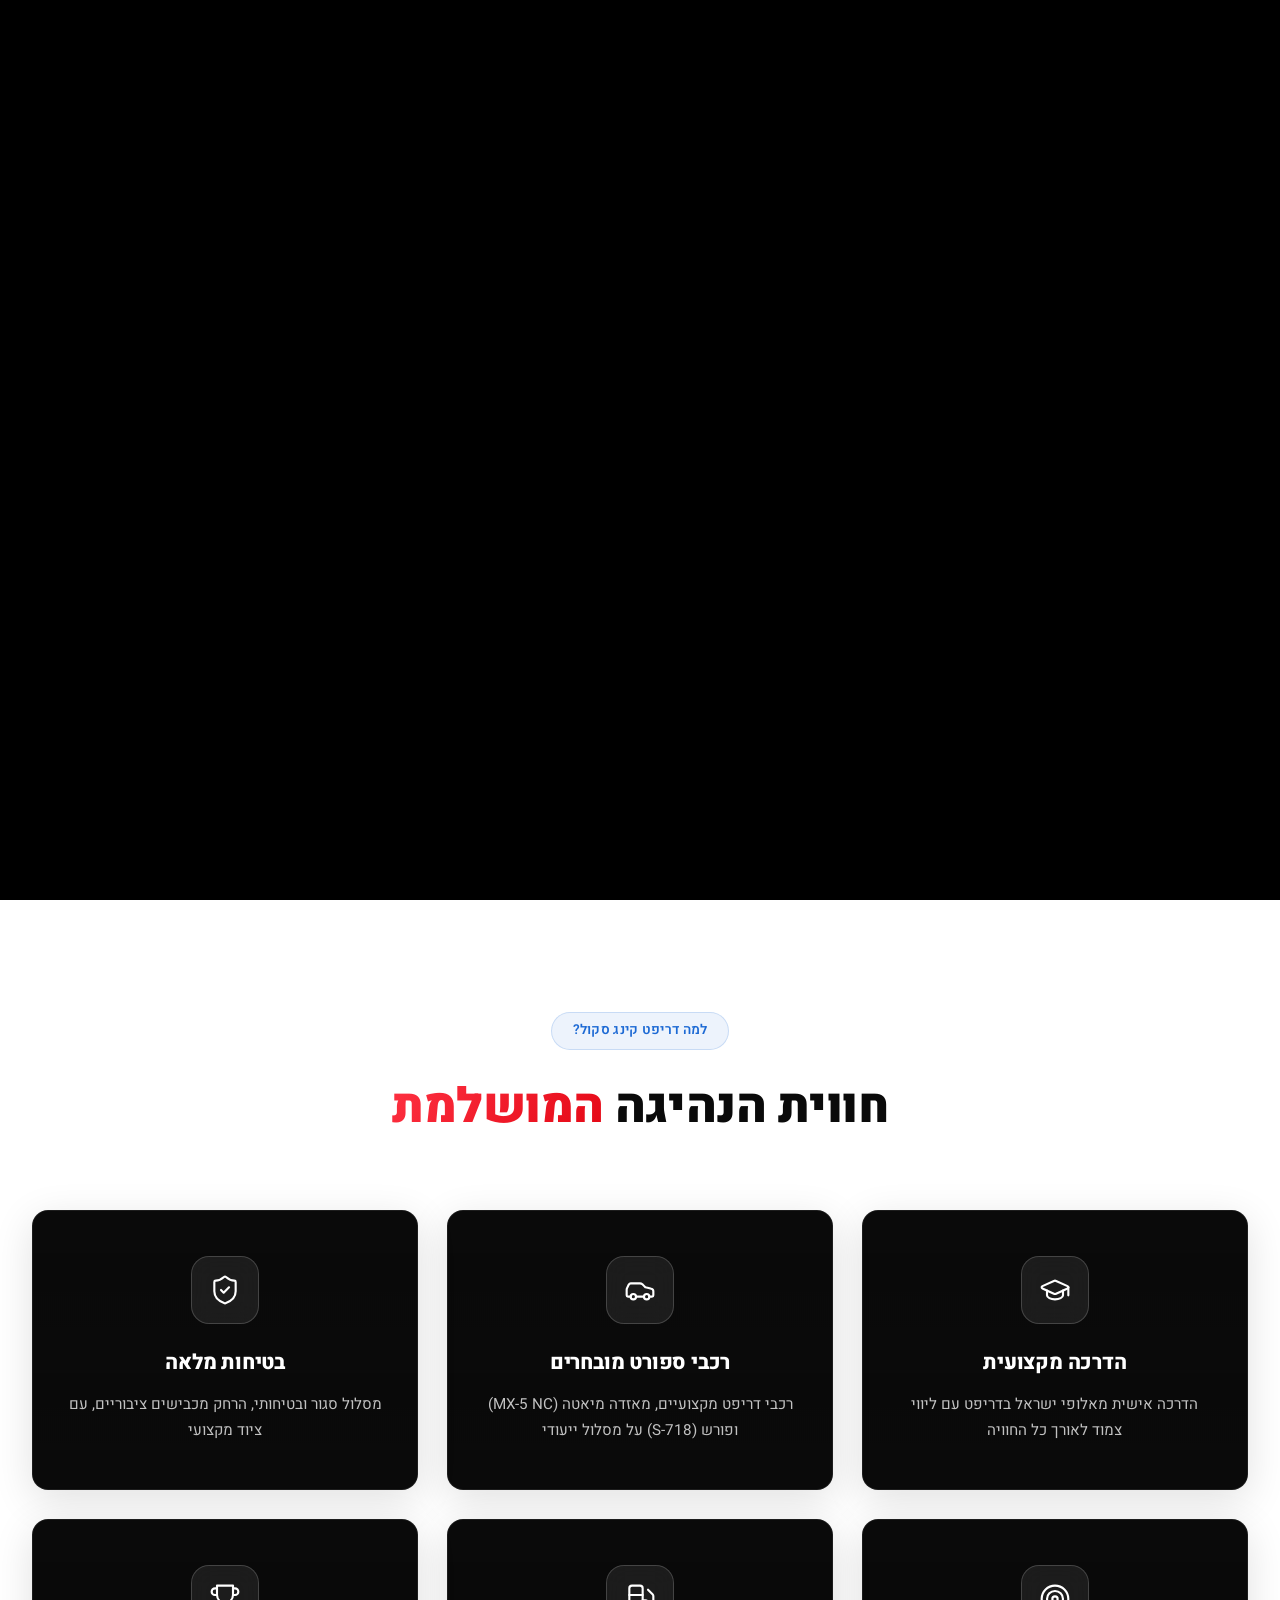
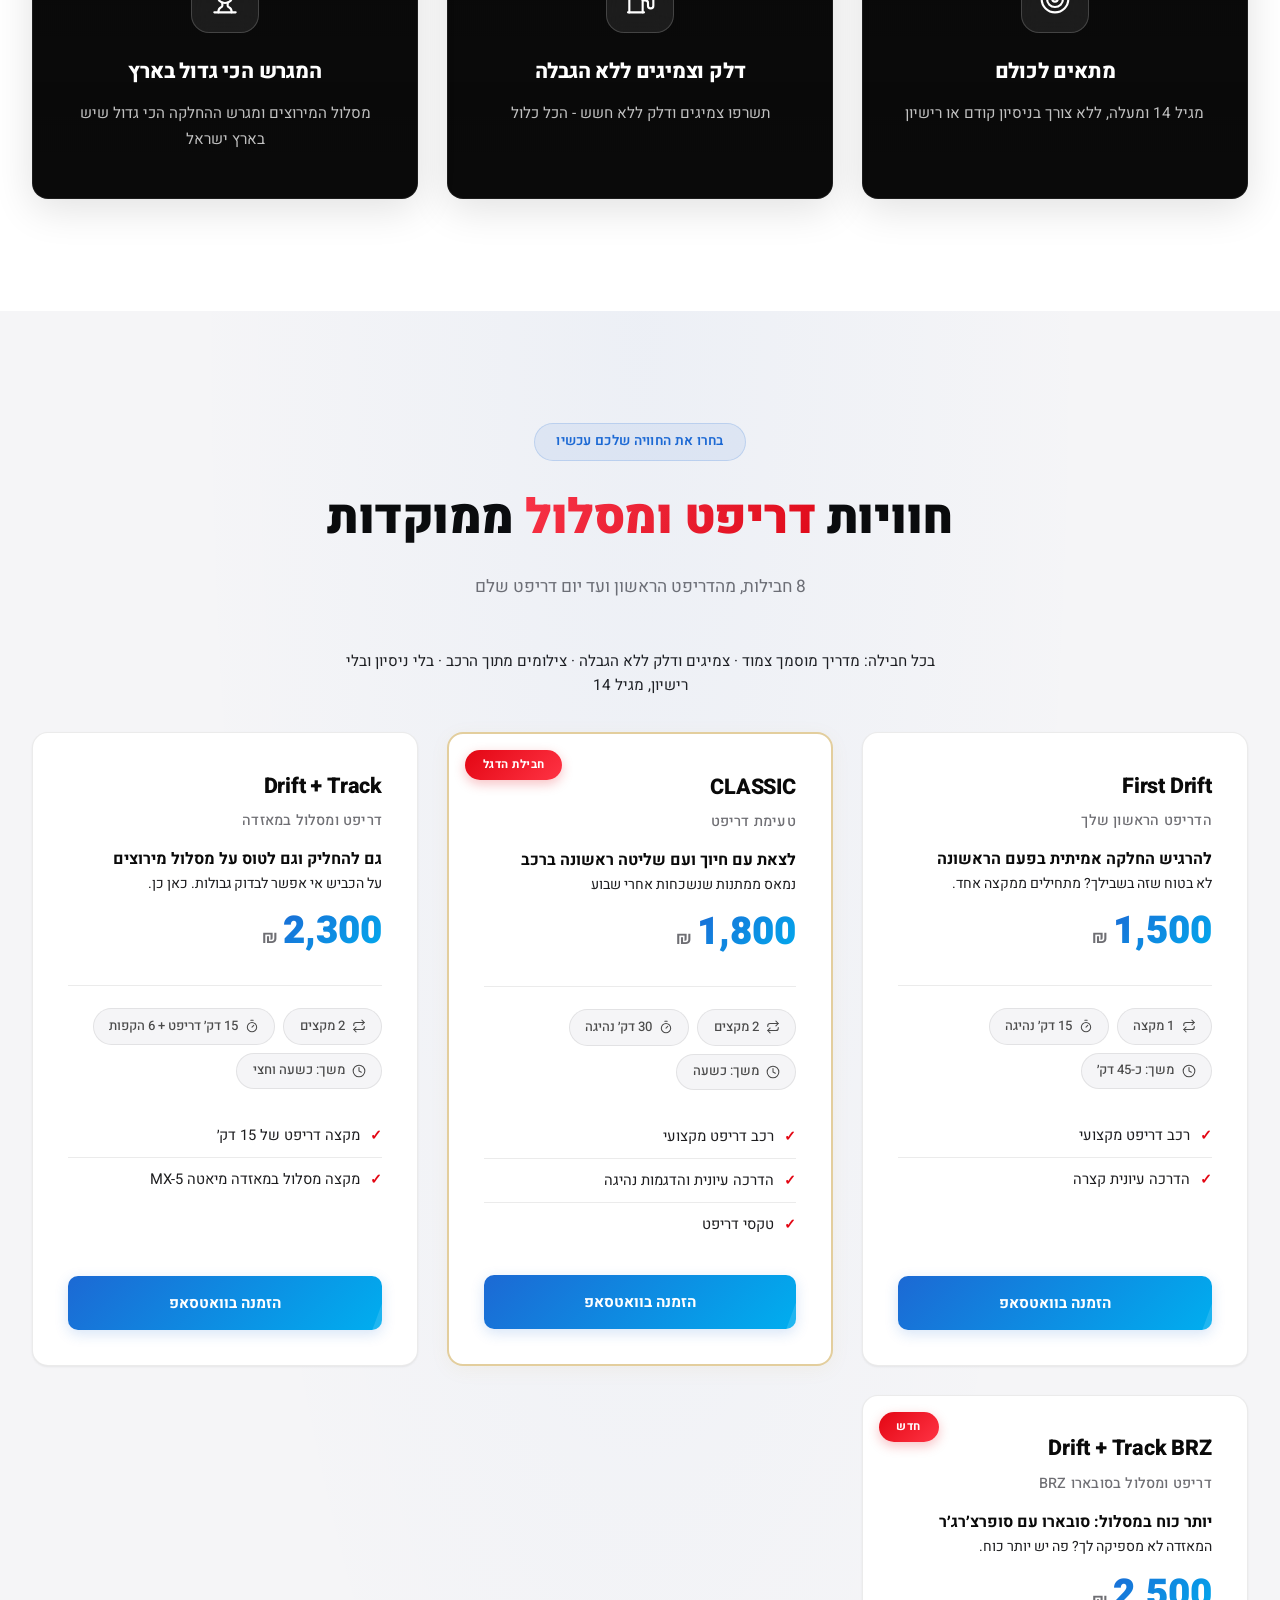
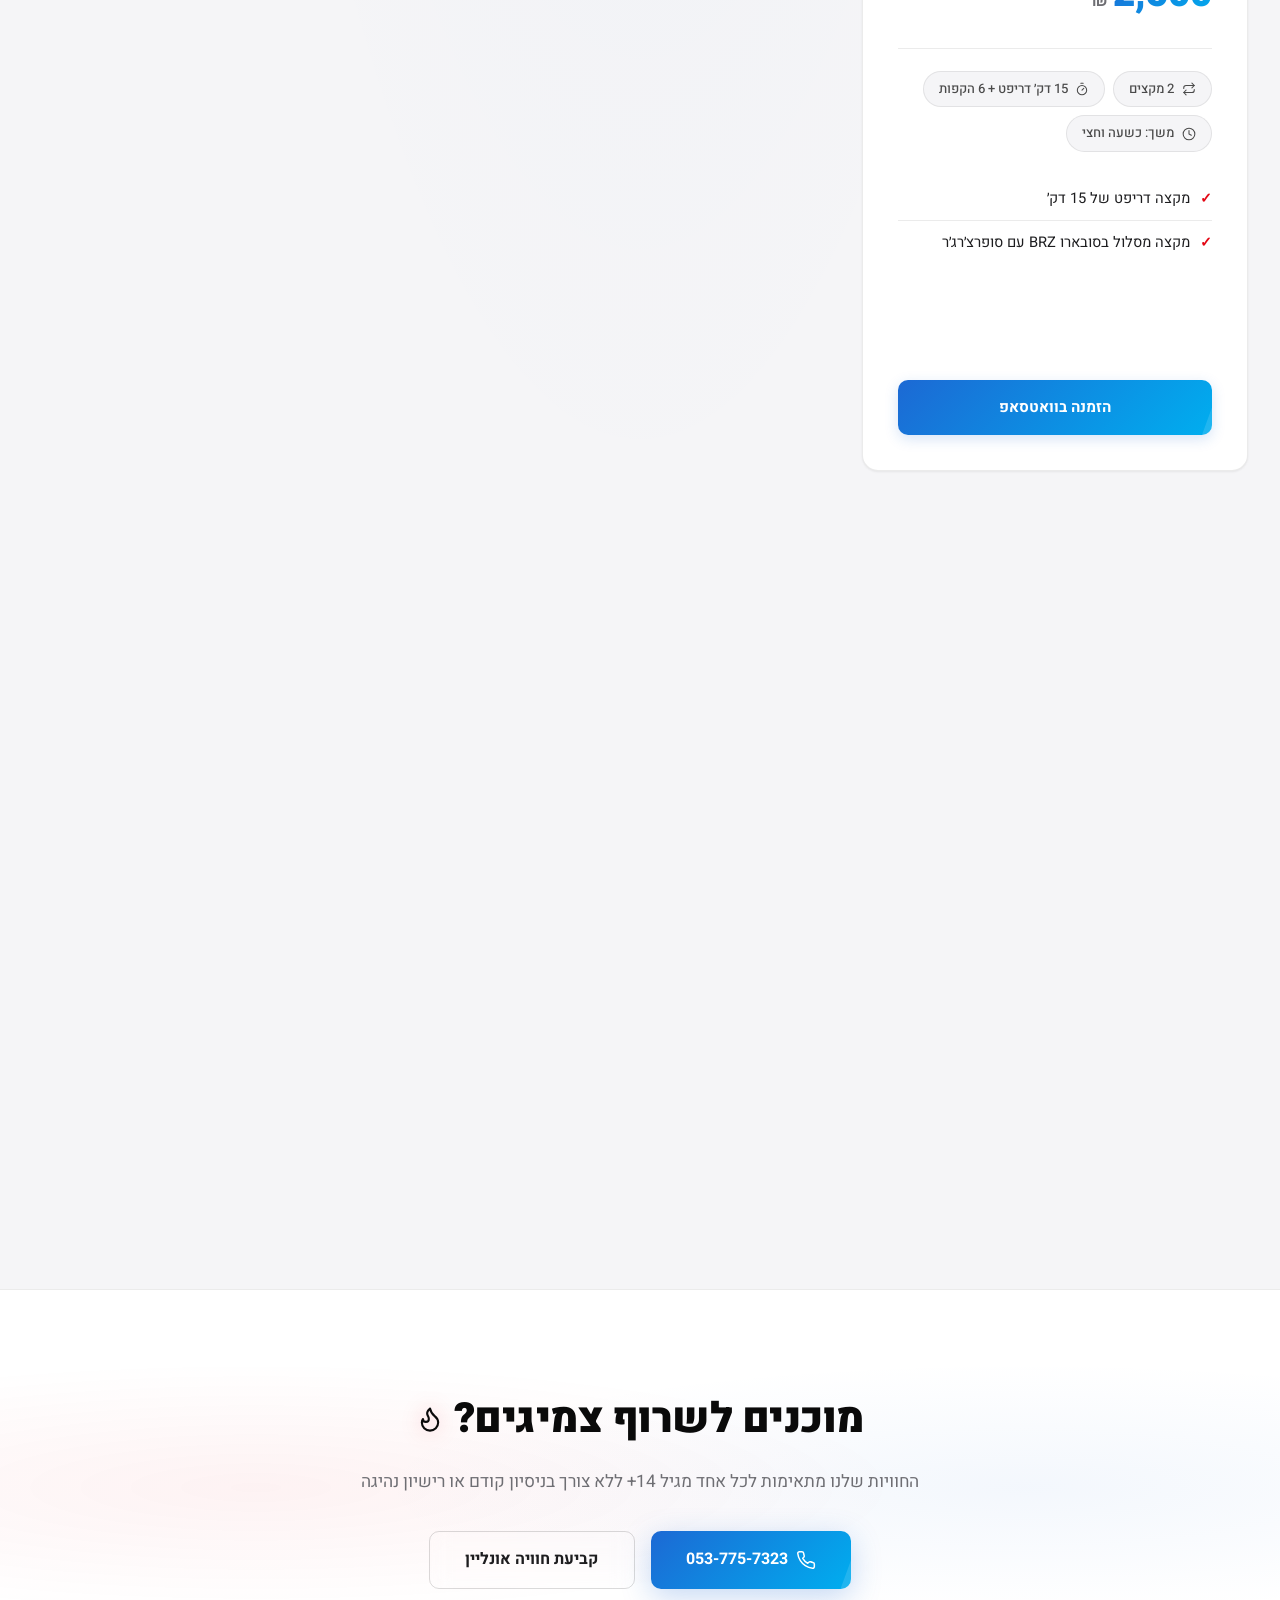
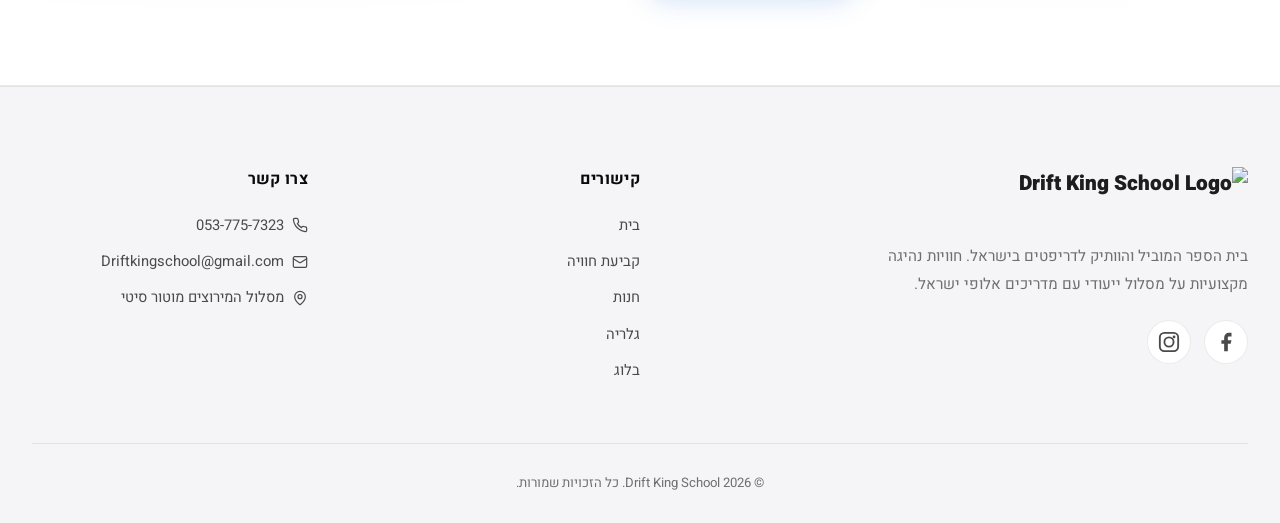
==== commit feb89d0a: "Draft: outcome and pain lines per card, review fixes (not live) Clearer copy for First Drift, Drift " ====
--- a/index.html
+++ b/index.html
@@ -344,13 +344,13 @@
                 data-ru='Точные <span class="highlight">дрифт и трек</span>-программы'
                 data-ar='تجارب <span class="highlight">درفت ومضمار</span> مركّزة'>חוויות <span class="highlight">דריפט ומסלול</span> ממוקדות</h2>
             <p class="section-desc"
-               data-he="8 חבילות, מהדריפט הראשון ועד יום שלם במסלול"
-               data-en="8 packages, from your first drift to a full day on track"
-               data-ru="8 пакетов: от первого дрифта до целого дня на трассе"
-               data-ar="8 باقات، من أول درفت حتى يوم كامل على المضمار">8 חבילות, מהדריפט הראשון ועד יום שלם במסלול</p>
-        </div>
-
-        <p class="pkg-includes" data-he="בכל חבילה: מדריך מוסמך צמוד · צמיגים ודלק ללא הגבלה · צילומים מתוך הרכב · בלי ניסיון ובלי רישיון, מגיל 14" data-en="Every package: a certified instructor by your side · unlimited tires &amp; fuel · in-car footage · no experience or license needed, ages 14+" data-ru="В каждом пакете: инструктор рядом · шины и топливо без лимита · съёмка из салона · без опыта и прав, с 14 лет" data-ar="في كل باقة: مدرب معتمد مرافق · إطارات ووقود بلا حدود · تصوير من داخل السيارة · بدون خبرة أو رخصة، من عمر 14">בכל חבילה: מדריך מוסמך צמוד · צמיגים ודלק ללא הגבלה · צילומים מתוך הרכב · בלי ניסיון ובלי רישיון, מגיל 14</p>
+               data-he="8 חבילות, מהדריפט הראשון ועד יום דריפט שלם"
+               data-en="8 packages, from your first drift to a full drift day"
+               data-ru="8 пакетов: от первого дрифта до целого дня дрифта"
+               data-ar="8 باقات، من أول درفت حتى يوم درفت كامل">8 חבילות, מהדריפט הראשון ועד יום שלם במסלול</p>
+        </div>
+
+        <p class="pkg-includes" data-he="בכל חבילה: מדריך מוסמך צמוד · צמיגים ודלק ללא הגבלה · צילומים מתוך הרכב · בלי ניסיון ובלי רישיון, מגיל 14" data-en="Every package: a certified instructor by your side · unlimited tires &amp; fuel · in-car footage · no experience or license needed, ages 14+" data-ru="В каждом пакете: сертифицированный инструктор рядом · шины и топливо без лимита · съёмка из салона · без опыта и прав, с 14 лет" data-ar="في كل باقة: مدرب معتمد مرافق · إطارات ووقود بلا حدود · تصوير من داخل السيارة · بدون خبرة أو رخصة، من عمر 14">בכל חבילה: מדריך מוסמך צמוד · צמיגים ודלק ללא הגבלה · צילומים מתוך הרכב · בלי ניסיון ובלי רישיון, מגיל 14</p>
 
         <div class="packages-grid">
 
@@ -360,7 +360,7 @@
                     <h3 class="pkg-name">First Drift</h3>
                     <p class="pkg-subtitle" data-he="הדריפט הראשון שלך" data-en="Your first drift" data-ru="Ваш первый дрифт" data-ar="أول درفت لك">הדריפט הראשון שלך</p>
                     <p class="pkg-outcome" data-he="להרגיש החלקה אמיתית בפעם הראשונה" data-en="Feel a real drift for the first time" data-ru="Почувствовать настоящий дрифт впервые" data-ar="اشعر بالدرفت الحقيقي لأول مرة">להרגיש החלקה אמיתית בפעם הראשונה</p>
-                    <p class="pkg-pain" data-he="לא בטוח שזה בשבילך? מנסים בלי להתחייב" data-en="Not sure it's for you? Try it, no commitment" data-ru="Не уверены? Попробуйте без обязательств" data-ar="لست متأكداً؟ جرّب بدون التزام">לא בטוח שזה בשבילך? מנסים בלי להתחייב</p>
+                    <p class="pkg-pain" data-he="לא בטוח שזה בשבילך? מתחילים ממקצה אחד." data-en="Not sure it's for you? Start with one session." data-ru="Не уверены? Начните с одного заезда." data-ar="لست متأكداً؟ ابدأ بجلسة واحدة.">לא בטוח שזה בשבילך? מתחילים ממקצה אחד.</p>
                     <div class="pkg-price">
                         <span class="price-amount">1,500</span>
                         <span class="price-currency">₪</span>
@@ -423,7 +423,7 @@
                 </div>
                 <ul class="pkg-features">
                     <li data-he="מקצה דריפט של 15 דק׳" data-en="15-min drift session" data-ru="Дрифт-заезд 15 мин" data-ar="جلسة درفت لمدة 15 دقيقة">מקצה דריפט של 15 דק׳</li>
-                    <li data-he="<span>מקצה מסלול במאזדה מיאטה <bdi>MX-5</bdi></span>" data-en="<span>Track session in a Mazda Miata MX-5</span>" data-ru="<span>Трек-заезд на Mazda Miata MX-5</span>" data-ar="<span>جلسة مضمار على مازدا مياتا <bdi>MX-5</bdi></span>"><span>מקצה מסלול במאזדה מיאטה <bdi>MX-5</bdi></span></li>
+                    <li data-he="<span>מקצה מסלול במאזדה מיאטה <bdi>MX-5</bdi></span>" data-en="<span>Track session in a Mazda Miata <bdi>MX-5</bdi></span>" data-ru="<span>Трек-заезд на Mazda Miata <bdi>MX-5</bdi></span>" data-ar="<span>جلسة مضمار على مازدا مياتا <bdi>MX-5</bdi></span>"><span>מקצה מסלול במאזדה מיאטה <bdi>MX-5</bdi></span></li>
                 </ul>
                 <a href="https://wa.me/972537757323?text=%D7%A9%D7%9C%D7%95%D7%9D!%20%D7%90%D7%A0%D7%99%20%D7%9E%D7%A2%D7%95%D7%A0%D7%99%D7%99%D7%9F%20%D7%91%D7%97%D7%91%D7%99%D7%9C%D7%AA%20Drift%20%2B%20Track%20(2%2C300%20%E2%82%AA)" target="_blank" rel="noopener" class="pkg-cta skew-btn"><span data-he="הזמנה בוואטסאפ" data-en="Order on WhatsApp" data-ru="Заказ в WhatsApp" data-ar="اطلب عبر واتساب">הזמנה בוואטסאפ</span></a>
             </div>
@@ -434,8 +434,8 @@
                 <div class="pkg-header">
                     <h3 class="pkg-name">Drift + Track BRZ</h3>
                     <p class="pkg-subtitle" data-he="דריפט ומסלול בסובארו <bdi>BRZ</bdi>" data-en="Drift &amp; Track in a Subaru BRZ" data-ru="Дрифт и трек на Subaru BRZ" data-ar="درفت ومضمار بسوبارو <bdi>BRZ</bdi>">דריפט ומסלול בסובארו <bdi>BRZ</bdi></p>
-                    <p class="pkg-outcome" data-he="מסלול ברכב עם כוח של רכב מירוץ" data-en="Track time with real race-car power" data-ru="Трек на машине с гоночной мощью" data-ar="مضمار بسيارة بقوة سيارات السباق">מסלול ברכב עם כוח של רכב מירוץ</p>
-                    <p class="pkg-pain" data-he="רכב מסלול רגיל לא מספיק לך? זה הרכב." data-en="A regular track car isn't enough? This one is." data-ru="Обычной трековой машины мало? Эта подойдёт." data-ar="سيارة مضمار عادية لا تكفيك؟ هذه هي.">רכב מסלול רגיל לא מספיק לך? זה הרכב.</p>
+                    <p class="pkg-outcome" data-he="יותר כוח במסלול: סובארו עם סופרצ׳רג׳ר" data-en="More power on the track: a supercharged Subaru" data-ru="Больше мощи на трассе: Subaru с компрессором" data-ar="قوة أكبر على المضمار: سوبارو مع سوبرتشارجر">יותר כוח במסלול: סובארו עם סופרצ׳רג׳ר</p>
+                    <p class="pkg-pain" data-he="המאזדה לא מספיקה לך? פה יש יותר כוח." data-en="The Mazda isn't enough? This has more power." data-ru="Mazda мало? Здесь больше мощи." data-ar="المازدا لا تكفيك؟ هنا قوة أكبر.">המאזדה לא מספיקה לך? פה יש יותר כוח.</p>
                     <div class="pkg-price">
                         <span class="price-amount">2,500</span>
                         <span class="price-currency">₪</span>
@@ -472,7 +472,7 @@
                 </div>
                 <ul class="pkg-features">
                     <li data-he="מקצה דריפט של 15 דק׳" data-en="15-min drift session" data-ru="Дрифт-заезд 15 мин" data-ar="جلسة درفت لمدة 15 دقيقة">מקצה דריפט של 15 דק׳</li>
-                    <li data-he="<span>מקצה מסלול בפורש <bdi>718-S</bdi></span>" data-en="<span>Track session in a Porsche 718-S</span>" data-ru="<span>Трек-заезд на Porsche 718-S</span>" data-ar="<span>جلسة مضمار على بورشه <bdi>718-S</bdi></span>"><span>מקצה מסלול בפורש <bdi>718-S</bdi></span></li>
+                    <li data-he="<span>מקצה מסלול בפורש <bdi>718-S</bdi></span>" data-en="<span>Track session in a Porsche <bdi>718-S</bdi></span>" data-ru="<span>Трек-заезд на Porsche <bdi>718-S</bdi></span>" data-ar="<span>جلسة مضمار على بورشه <bdi>718-S</bdi></span>"><span>מקצה מסלול בפורש <bdi>718-S</bdi></span></li>
                 </ul>
                 <a href="https://wa.me/972537757323?text=%D7%A9%D7%9C%D7%95%D7%9D!%20%D7%90%D7%A0%D7%99%20%D7%9E%D7%A2%D7%95%D7%A0%D7%99%D7%99%D7%9F%20%D7%91%D7%97%D7%91%D7%99%D7%9C%D7%AA%20Drift%20%2B%20Track%20Premium%20(2%2C800%20%E2%82%AA)" target="_blank" rel="noopener" class="pkg-cta skew-btn"><span data-he="הזמנה בוואטסאפ" data-en="Order on WhatsApp" data-ru="Заказ в WhatsApp" data-ar="اطلب عبر واتساب">הזמנה בוואטסאפ</span></a>
             </div>
@@ -496,9 +496,9 @@
                 </div>
                 <ul class="pkg-features">
                     <li data-he="רכבי דריפט מקצועיים" data-en="Professional drift cars" data-ru="Профессиональные дрифт-кары" data-ar="سيارات درفت احترافية">רכבי דריפט מקצועיים</li>
-                    <li data-he="טכניקות שליטה מתקדמות" data-en="Advanced control techniques" data-ru="Продвинутые техники контроля" data-ar="تقنيات تحكم متقدمة">טכניקות שליטה מתקדמות</li>
+                    <li data-he="הדגמות נהיגה וטכניקות שליטה" data-en="Driving demos &amp; control techniques" data-ru="Демонстрации вождения и контроля" data-ar="عروض قيادة وتقنيات تحكم">הדגמות נהיגה וטכניקות שליטה</li>
                     <li data-he="טקסי דריפט" data-en="Drift Taxi" data-ru="Дрифт-такси" data-ar="درفت تاكسي">טקסי דריפט</li>
-                    <li data-he="אפשר לחלק בין שני נהגים" data-en="Can be split between two drivers" data-ru="Можно разделить на двух водителей" data-ar="يمكن تقسيمها بين سائقين">אפשר לחלק בין שני נהגים</li>
+                    <li data-he="אפשר גם לחלק בין שני נהגים" data-en="Can also be split between two drivers" data-ru="Можно также разделить на двух водителей" data-ar="يمكن أيضاً تقسيمها بين سائقين">אפשר גם לחלק בין שני נהגים</li>
                 </ul>
                 <a href="https://wa.me/972537757323?text=%D7%A9%D7%9C%D7%95%D7%9D!%20%D7%90%D7%A0%D7%99%20%D7%9E%D7%A2%D7%95%D7%A0%D7%99%D7%99%D7%9F%20%D7%91%D7%97%D7%91%D7%99%D7%9C%D7%AA%20Drift%20Advanced%20(3%2C100%20%E2%82%AA)" target="_blank" rel="noopener" class="pkg-cta skew-btn"><span data-he="הזמנה בוואטסאפ" data-en="Order on WhatsApp" data-ru="Заказ в WhatsApp" data-ar="اطلب عبر واتساب">הזמנה בוואטסאפ</span></a>
             </div>
@@ -508,8 +508,8 @@
                 <div class="pkg-header">
                     <h3 class="pkg-name">Grand Prix Drift</h3>
                     <p class="pkg-subtitle" data-he="דריפט ומסלול, החבילה המלאה" data-en="Drift &amp; Track, the full package" data-ru="Дрифт и трек, полный пакет" data-ar="درفت ومضمار، الباقة الكاملة">דריפט ומסלול, החבילה המלאה</p>
-                    <p class="pkg-outcome" data-he="יום של נהג מירוצים: דריפט ופורש" data-en="A race driver's day: drift and Porsche" data-ru="День гонщика: дрифт и Porsche" data-ar="يوم سائق سباق: درفت وبورشه">יום של נהג מירוצים: דריפט ופורש</p>
-                    <p class="pkg-pain" data-he="לא רוצה לבחור בין החלקה למהירות? לא צריך." data-en="Don't want to choose between drift and speed? You don't have to." data-ru="Не хотите выбирать между дрифтом и скоростью? Не нужно." data-ar="لا تريد الاختيار بين الدرفت والسرعة؟ لا داعي.">לא רוצה לבחור בין החלקה למהירות? לא צריך.</p>
+                    <p class="pkg-outcome" data-he="להרגיש כמו נהג מירוצים: דריפט ופורש" data-en="Feel like a race driver: drift and Porsche" data-ru="Почувствовать себя гонщиком: дрифт и Porsche" data-ar="اشعر كأنك سائق سباق: درفت وبورشه">להרגיש כמו נהג מירוצים: דריפט ופורש</p>
+                    <p class="pkg-pain" data-he="מקצה אחד מכל דבר נגמר מהר מדי? כאן יש 3 דריפט ו-2 פורש." data-en="One session of each ends too fast? Here you get 3 drift and 2 Porsche." data-ru="Одного заезда мало? Здесь 3 дрифта и 2 заезда на Porsche." data-ar="جلسة واحدة من كل شيء تنتهي بسرعة؟ هنا 3 درفت و2 بورشه.">מקצה אחד מכל דבר נגמר מהר מדי? כאן יש 3 דריפט ו-2 פורש.</p>
                     <div class="pkg-price">
                         <span class="price-amount">4,500</span>
                         <span class="price-currency">₪</span>
@@ -521,8 +521,8 @@
                     <div class="meta-item"><svg class="meta-icon"><use href="#i-clock"/></svg><span data-he="משך: כ-3 שעות" data-en="Duration: ~3 hours" data-ru="Длит.: ~3 часа" data-ar="المدة: ~3 ساعات">משך: כ-3 שעות</span></div>
                 </div>
                 <ul class="pkg-features">
-                    <li data-he="3 מקצי דריפט של 15 דק׳" data-en="3 drift sessions, 15 min each" data-ru="3 дрифт-заезда по 15 мин" data-ar="3 جلسات درفت لمدة 15 دقيقة">3 מקצי דריפט של 15 דק׳</li>
-                    <li data-he="<span>2 מקצי מסלול בפורש <bdi>718-S</bdi></span>" data-en="<span>2 track sessions in a Porsche 718-S</span>" data-ru="<span>2 трек-заезда на Porsche 718-S</span>" data-ar="<span>جلستا مضمار على بورشه <bdi>718-S</bdi></span>"><span>2 מקצי מסלול בפורש <bdi>718-S</bdi></span></li>
+                    <li data-he="3 מקצי דריפט של 15 דק׳" data-en="3 drift sessions, 15 min each" data-ru="3 дрифт-заезда по 15 мин" data-ar="3 جلسات درفت، 15 دقيقة لكل جلسة">3 מקצי דריפט של 15 דק׳</li>
+                    <li data-he="<span>2 מקצי מסלול בפורש <bdi>718-S</bdi></span>" data-en="<span>2 track sessions in a Porsche <bdi>718-S</bdi></span>" data-ru="<span>2 трек-заезда на Porsche <bdi>718-S</bdi></span>" data-ar="<span>جلستا مضمار على بورشه <bdi>718-S</bdi></span>"><span>2 מקצי מסלול בפורש <bdi>718-S</bdi></span></li>
                     <li data-he="טקסי דריפט" data-en="Drift Taxi" data-ru="Дрифт-такси" data-ar="درفت تاكسي">טקסי דריפט</li>
                 </ul>
                 <a href="https://wa.me/972537757323?text=%D7%A9%D7%9C%D7%95%D7%9D!%20%D7%90%D7%A0%D7%99%20%D7%9E%D7%A2%D7%95%D7%A0%D7%99%D7%99%D7%9F%20%D7%91%D7%97%D7%91%D7%99%D7%9C%D7%AA%20Grand%20Prix%20Drift%20(4%2C500%20%E2%82%AA)" target="_blank" rel="noopener" class="pkg-cta skew-btn"><span data-he="הזמנה בוואטסאפ" data-en="Order on WhatsApp" data-ru="Заказ в WhatsApp" data-ar="اطلب عبر واتساب">הזמנה בוואטסאפ</span></a>
--- a/style.css
+++ b/style.css
@@ -922,3 +922,10 @@
 
 /* 06/09/26: secondary WhatsApp CTA under the online booking button */
 .pkg-cta-alt { display: block; text-align: center; margin-top: 0.55rem; padding: 0.7rem 1rem; border: 1.5px solid var(--border-medium); border-radius: 10px; font-weight: 700; font-size: 0.92rem; color: var(--text-body); text-decoration: none; background: transparent; }
+
+/* package cards: keep model names whole, balance short lines, badges on small phones */
+.pkg-card bdi { white-space: nowrap; }
+.pkg-outcome, .pkg-pain { text-wrap: balance; }
+@media (max-width: 380px) {
+    .pkg-badge { position: static; display: inline-block; width: auto; align-self: flex-start; margin-bottom: 0.6rem; }
+}
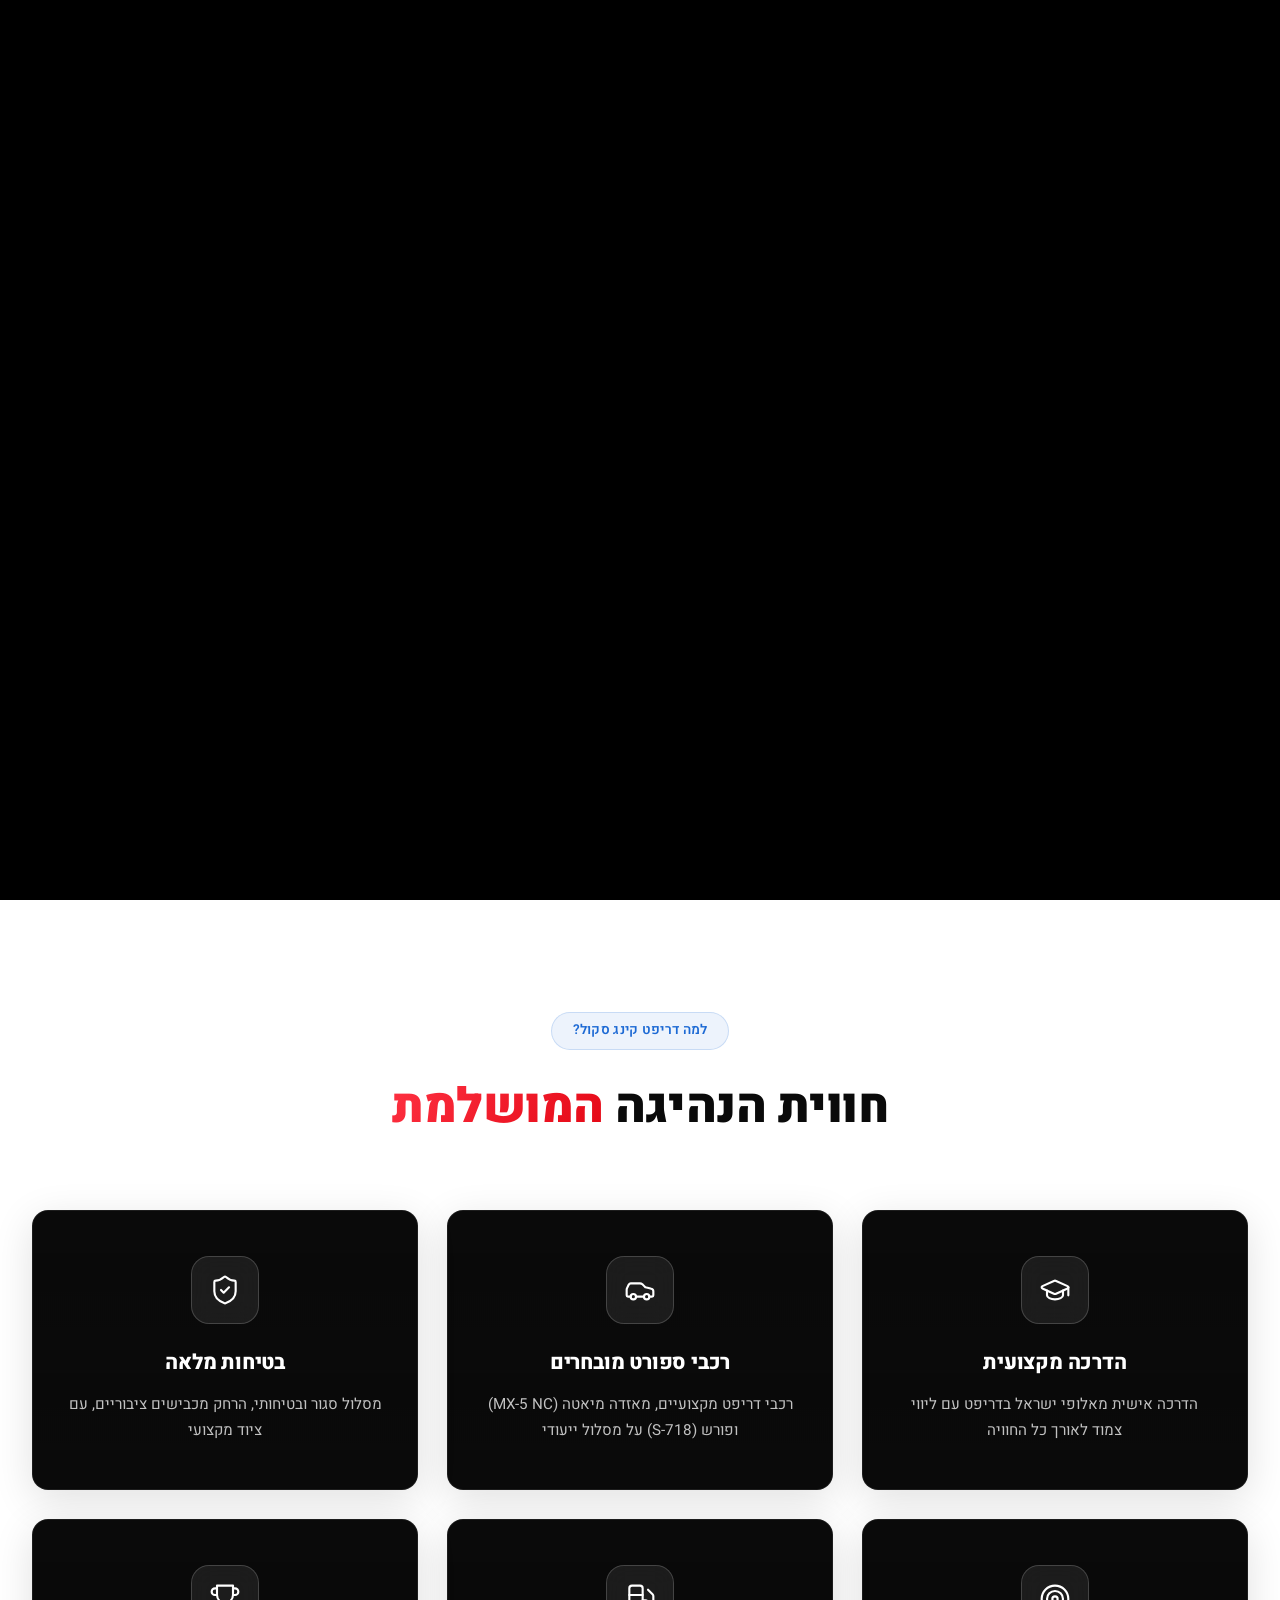
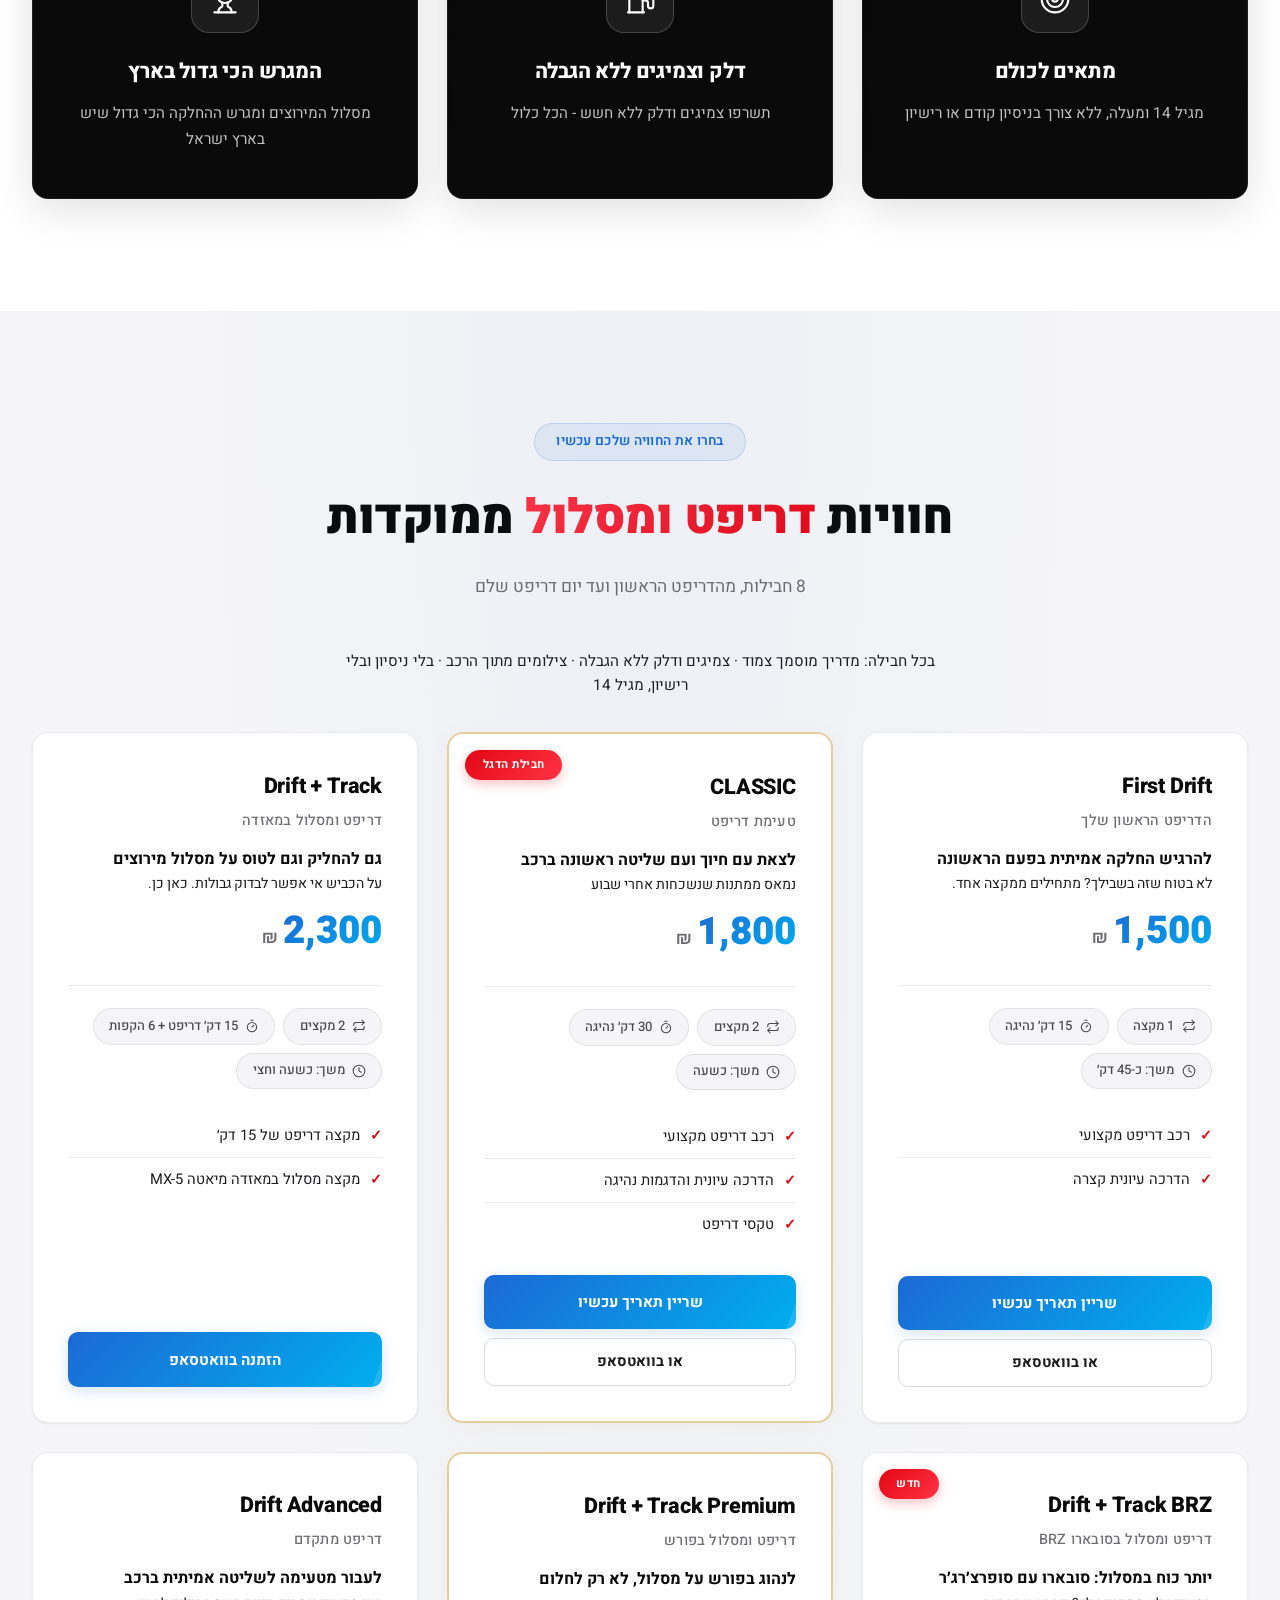
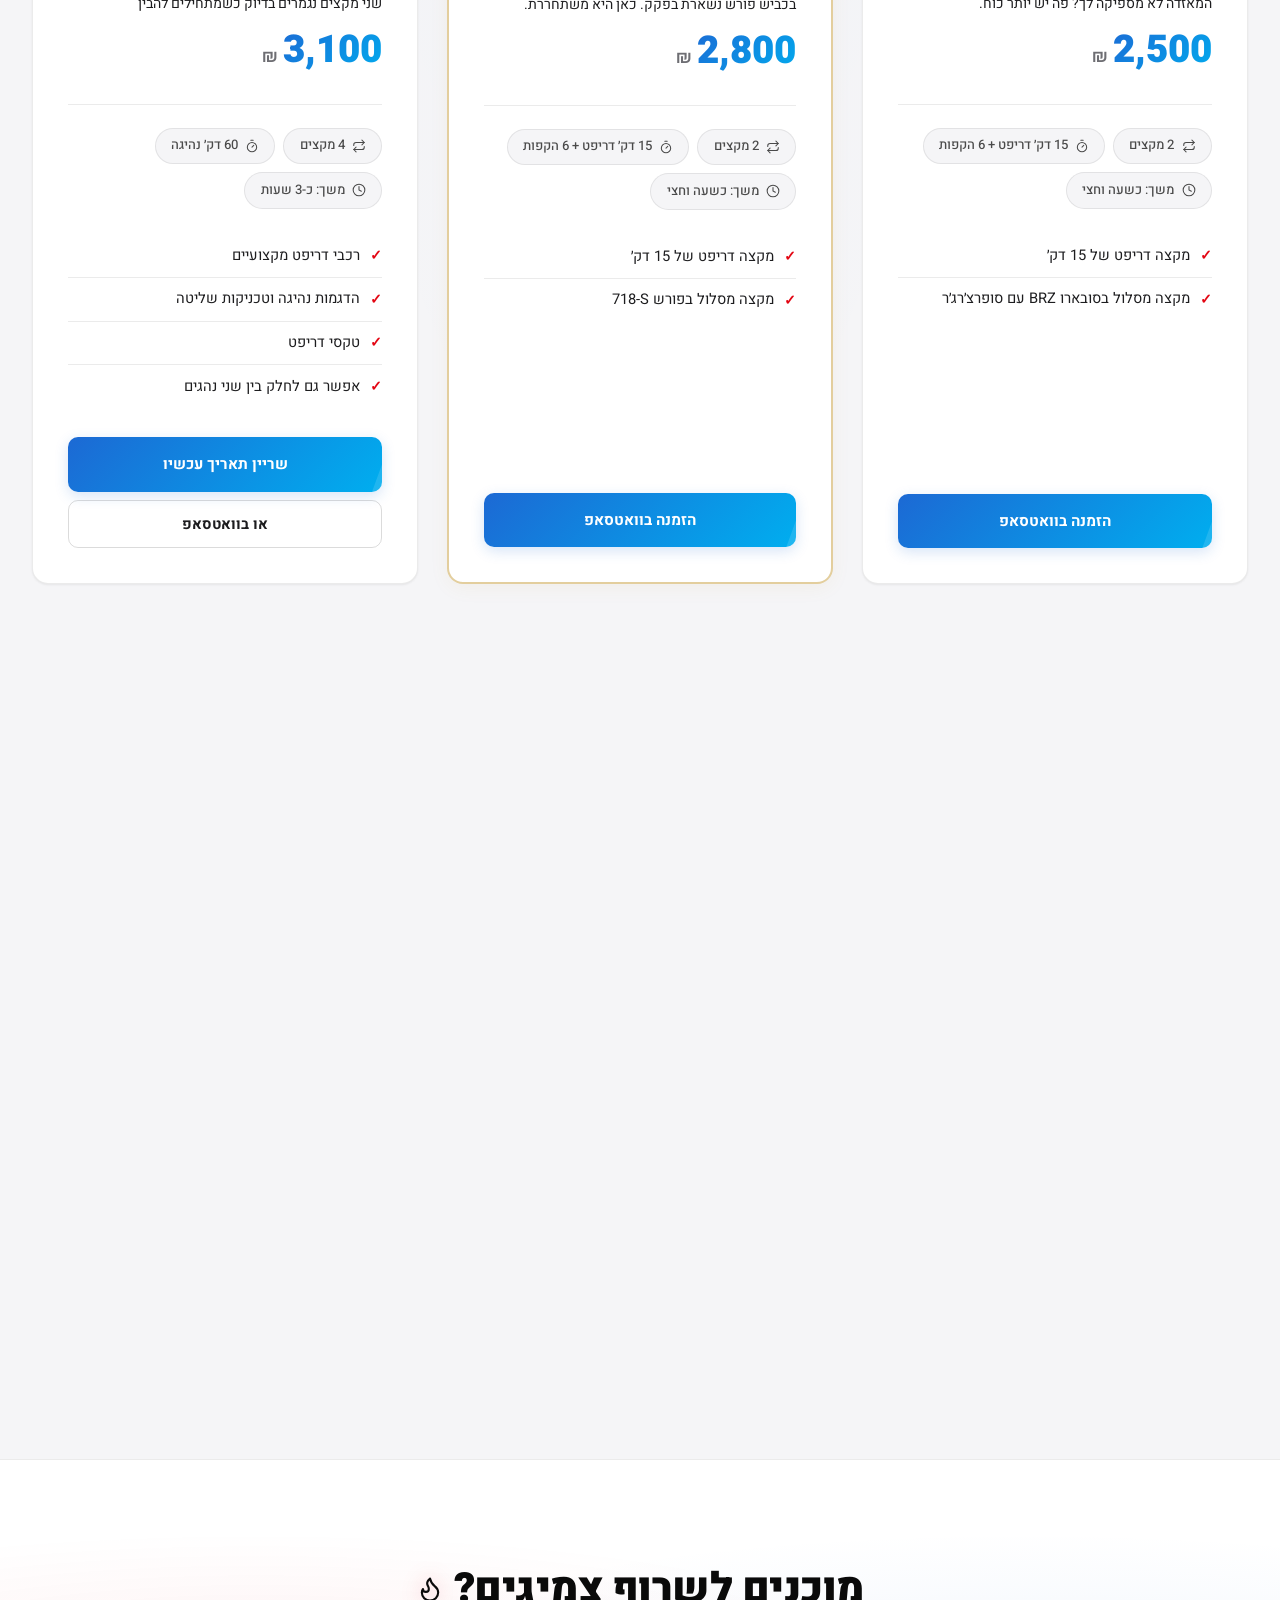
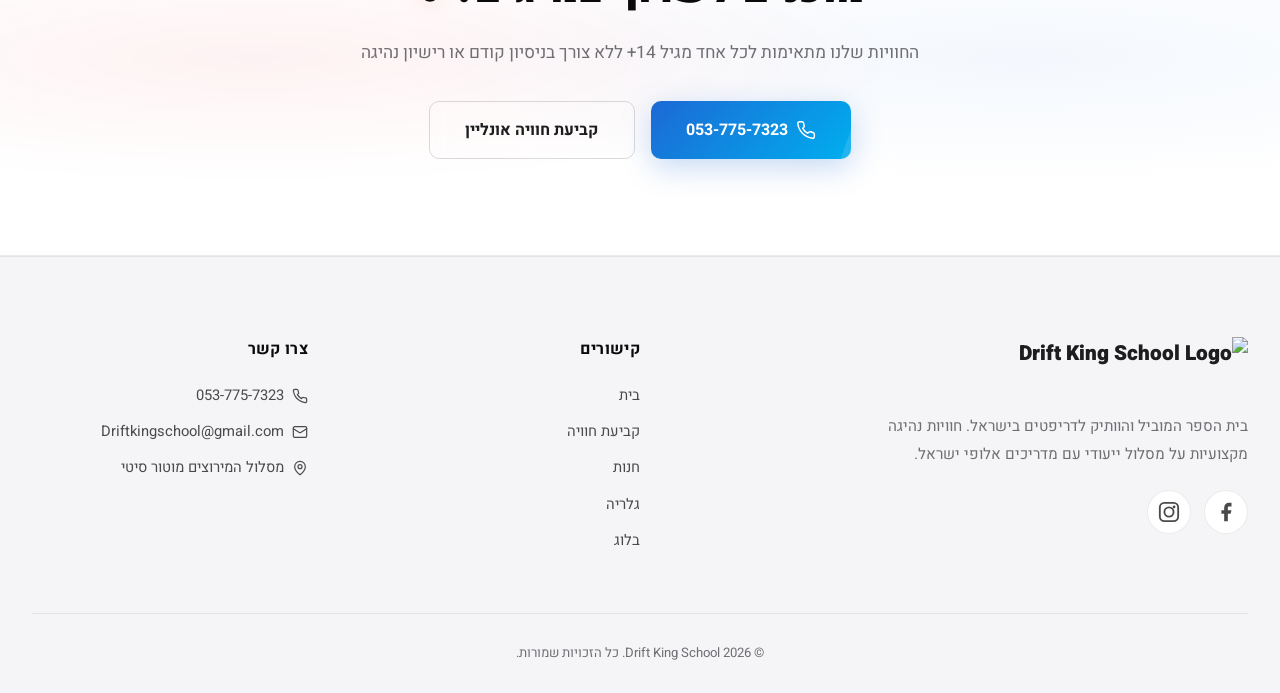
==== commit dba1fc50: "Online booking for the new packages The booking page now offers First Drift (1,500), CLASSIC (1,800)" ====
--- a/index.html
+++ b/index.html
@@ -375,7 +375,8 @@
                     <li data-he="רכב דריפט מקצועי" data-en="Professional drift car" data-ru="Профессиональный дрифт-кар" data-ar="سيارة درفت احترافية">רכב דריפט מקצועי</li>
                     <li data-he="הדרכה עיונית קצרה" data-en="Short theory briefing" data-ru="Короткий теоретический инструктаж" data-ar="شرح نظري قصير">הדרכה עיונית קצרה</li>
                 </ul>
-                <a href="https://wa.me/972537757323?text=%D7%A9%D7%9C%D7%95%D7%9D!%20%D7%90%D7%A0%D7%99%20%D7%9E%D7%A2%D7%95%D7%A0%D7%99%D7%99%D7%9F%20%D7%91%D7%97%D7%91%D7%99%D7%9C%D7%AA%20First%20Drift%20(1%2C500%20%E2%82%AA)" target="_blank" rel="noopener" class="pkg-cta skew-btn"><span data-he="הזמנה בוואטסאפ" data-en="Order on WhatsApp" data-ru="Заказ в WhatsApp" data-ar="اطلب عبر واتساب">הזמנה בוואטסאפ</span></a>
+                <a href="/book/?pkg=first" class="pkg-cta skew-btn" data-bk="first"><span data-he="שריין תאריך עכשיו" data-en="Book your date now" data-ru="Забронировать дату сейчас" data-ar="احجز موعدك الآن">שריין תאריך עכשיו</span></a>
+                <a href="https://wa.me/972537757323?text=%D7%A9%D7%9C%D7%95%D7%9D!%20%D7%90%D7%A0%D7%99%20%D7%9E%D7%A2%D7%95%D7%A0%D7%99%D7%99%D7%9F%20%D7%91%D7%97%D7%91%D7%99%D7%9C%D7%AA%20First%20Drift%20(1%2C500%20%E2%82%AA)" target="_blank" rel="noopener" class="pkg-cta-alt"><span data-he="או בוואטסאפ" data-en="Or on WhatsApp" data-ru="Или в WhatsApp" data-ar="أو عبر واتساب">או בוואטסאפ</span></a>
             </div>
 
             <!-- Package 2: CLASSIC · 1,800 -->
@@ -401,7 +402,8 @@
                     <li data-he="הדרכה עיונית והדגמות נהיגה" data-en="Theory &amp; driving demos" data-ru="Теория и демонстрации вождения" data-ar="تدريب نظري وعروض قيادة">הדרכה עיונית והדגמות נהיגה</li>
                     <li data-he="טקסי דריפט" data-en="Drift Taxi" data-ru="Дрифт-такси" data-ar="درفت تاكسي">טקסי דריפט</li>
                 </ul>
-                <a href="https://wa.me/972537757323?text=%D7%A9%D7%9C%D7%95%D7%9D!%20%D7%90%D7%A0%D7%99%20%D7%9E%D7%A2%D7%95%D7%A0%D7%99%D7%99%D7%9F%20%D7%91%D7%97%D7%91%D7%99%D7%9C%D7%AA%20CLASSIC%20(1%2C800%20%E2%82%AA)" target="_blank" rel="noopener" class="pkg-cta skew-btn"><span data-he="הזמנה בוואטסאפ" data-en="Order on WhatsApp" data-ru="Заказ в WhatsApp" data-ar="اطلب عبر واتساب">הזמנה בוואטסאפ</span></a>
+                <a href="/book/?pkg=classic" class="pkg-cta skew-btn" data-bk="classic"><span data-he="שריין תאריך עכשיו" data-en="Book your date now" data-ru="Забронировать дату сейчас" data-ar="احجز موعدك الآن">שריין תאריך עכשיו</span></a>
+                <a href="https://wa.me/972537757323?text=%D7%A9%D7%9C%D7%95%D7%9D!%20%D7%90%D7%A0%D7%99%20%D7%9E%D7%A2%D7%95%D7%A0%D7%99%D7%99%D7%9F%20%D7%91%D7%97%D7%91%D7%99%D7%9C%D7%AA%20CLASSIC%20(1%2C800%20%E2%82%AA)" target="_blank" rel="noopener" class="pkg-cta-alt"><span data-he="או בוואטסאפ" data-en="Or on WhatsApp" data-ru="Или в WhatsApp" data-ar="أو عبر واتساب">או בוואטסאפ</span></a>
             </div>
 
             <!-- Package 3: Drift + Track · 2,300 -->
@@ -500,7 +502,8 @@
                     <li data-he="טקסי דריפט" data-en="Drift Taxi" data-ru="Дрифт-такси" data-ar="درفت تاكسي">טקסי דריפט</li>
                     <li data-he="אפשר גם לחלק בין שני נהגים" data-en="Can also be split between two drivers" data-ru="Можно также разделить на двух водителей" data-ar="يمكن أيضاً تقسيمها بين سائقين">אפשר גם לחלק בין שני נהגים</li>
                 </ul>
-                <a href="https://wa.me/972537757323?text=%D7%A9%D7%9C%D7%95%D7%9D!%20%D7%90%D7%A0%D7%99%20%D7%9E%D7%A2%D7%95%D7%A0%D7%99%D7%99%D7%9F%20%D7%91%D7%97%D7%91%D7%99%D7%9C%D7%AA%20Drift%20Advanced%20(3%2C100%20%E2%82%AA)" target="_blank" rel="noopener" class="pkg-cta skew-btn"><span data-he="הזמנה בוואטסאפ" data-en="Order on WhatsApp" data-ru="Заказ в WhatsApp" data-ar="اطلب عبر واتساب">הזמנה בוואטסאפ</span></a>
+                <a href="/book/?pkg=driftadvanced" class="pkg-cta skew-btn" data-bk="driftadvanced"><span data-he="שריין תאריך עכשיו" data-en="Book your date now" data-ru="Забронировать дату сейчас" data-ar="احجز موعدك الآن">שריין תאריך עכשיו</span></a>
+                <a href="https://wa.me/972537757323?text=%D7%A9%D7%9C%D7%95%D7%9D!%20%D7%90%D7%A0%D7%99%20%D7%9E%D7%A2%D7%95%D7%A0%D7%99%D7%99%D7%9F%20%D7%91%D7%97%D7%91%D7%99%D7%9C%D7%AA%20Drift%20Advanced%20(3%2C100%20%E2%82%AA)" target="_blank" rel="noopener" class="pkg-cta-alt"><span data-he="או בוואטסאפ" data-en="Or on WhatsApp" data-ru="Или в WhatsApp" data-ar="أو عبر واتساب">או בוואטסאפ</span></a>
             </div>
 
             <!-- Package 7: Grand Prix Drift · 4,500 -->
@@ -554,7 +557,8 @@
                     <li data-he="טקסי דריפט" data-en="Drift Taxi" data-ru="Дрифт-такси" data-ar="درفت تاكسي">טקסי דריפט</li>
                     <li data-he="תעודת סיום" data-en="Completion certificate" data-ru="Сертификат об окончании" data-ar="شهادة إتمام">תעודת סיום</li>
                 </ul>
-                <a href="https://wa.me/972537757323?text=%D7%A9%D7%9C%D7%95%D7%9D!%20%D7%90%D7%A0%D7%99%20%D7%9E%D7%A2%D7%95%D7%A0%D7%99%D7%99%D7%9F%20%D7%91%D7%97%D7%91%D7%99%D7%9C%D7%AA%20Drift%20King%20(7%2C000%20%E2%82%AA)" target="_blank" rel="noopener" class="pkg-cta king-cta skew-btn"><span data-he="הזמנה בוואטסאפ" data-en="Order on WhatsApp" data-ru="Заказ в WhatsApp" data-ar="اطلب عبر واتساب">הזמנה בוואטסאפ</span></a>
+                <a href="/book/?pkg=king" class="pkg-cta king-cta skew-btn" data-bk="king"><span data-he="שריין תאריך עכשיו" data-en="Book your date now" data-ru="Забронировать дату сейчас" data-ar="احجز موعدك الآن">שריין תאריך עכשיו</span></a>
+                <a href="https://wa.me/972537757323?text=%D7%A9%D7%9C%D7%95%D7%9D!%20%D7%90%D7%A0%D7%99%20%D7%9E%D7%A2%D7%95%D7%A0%D7%99%D7%99%D7%9F%20%D7%91%D7%97%D7%91%D7%99%D7%9C%D7%AA%20Drift%20King%20(7%2C000%20%E2%82%AA)" target="_blank" rel="noopener" class="pkg-cta-alt"><span data-he="או בוואטסאפ" data-en="Or on WhatsApp" data-ru="Или в WhatsApp" data-ar="أو عبر واتساب">או בוואטסאפ</span></a>
             </div>
         </div>
     </div>
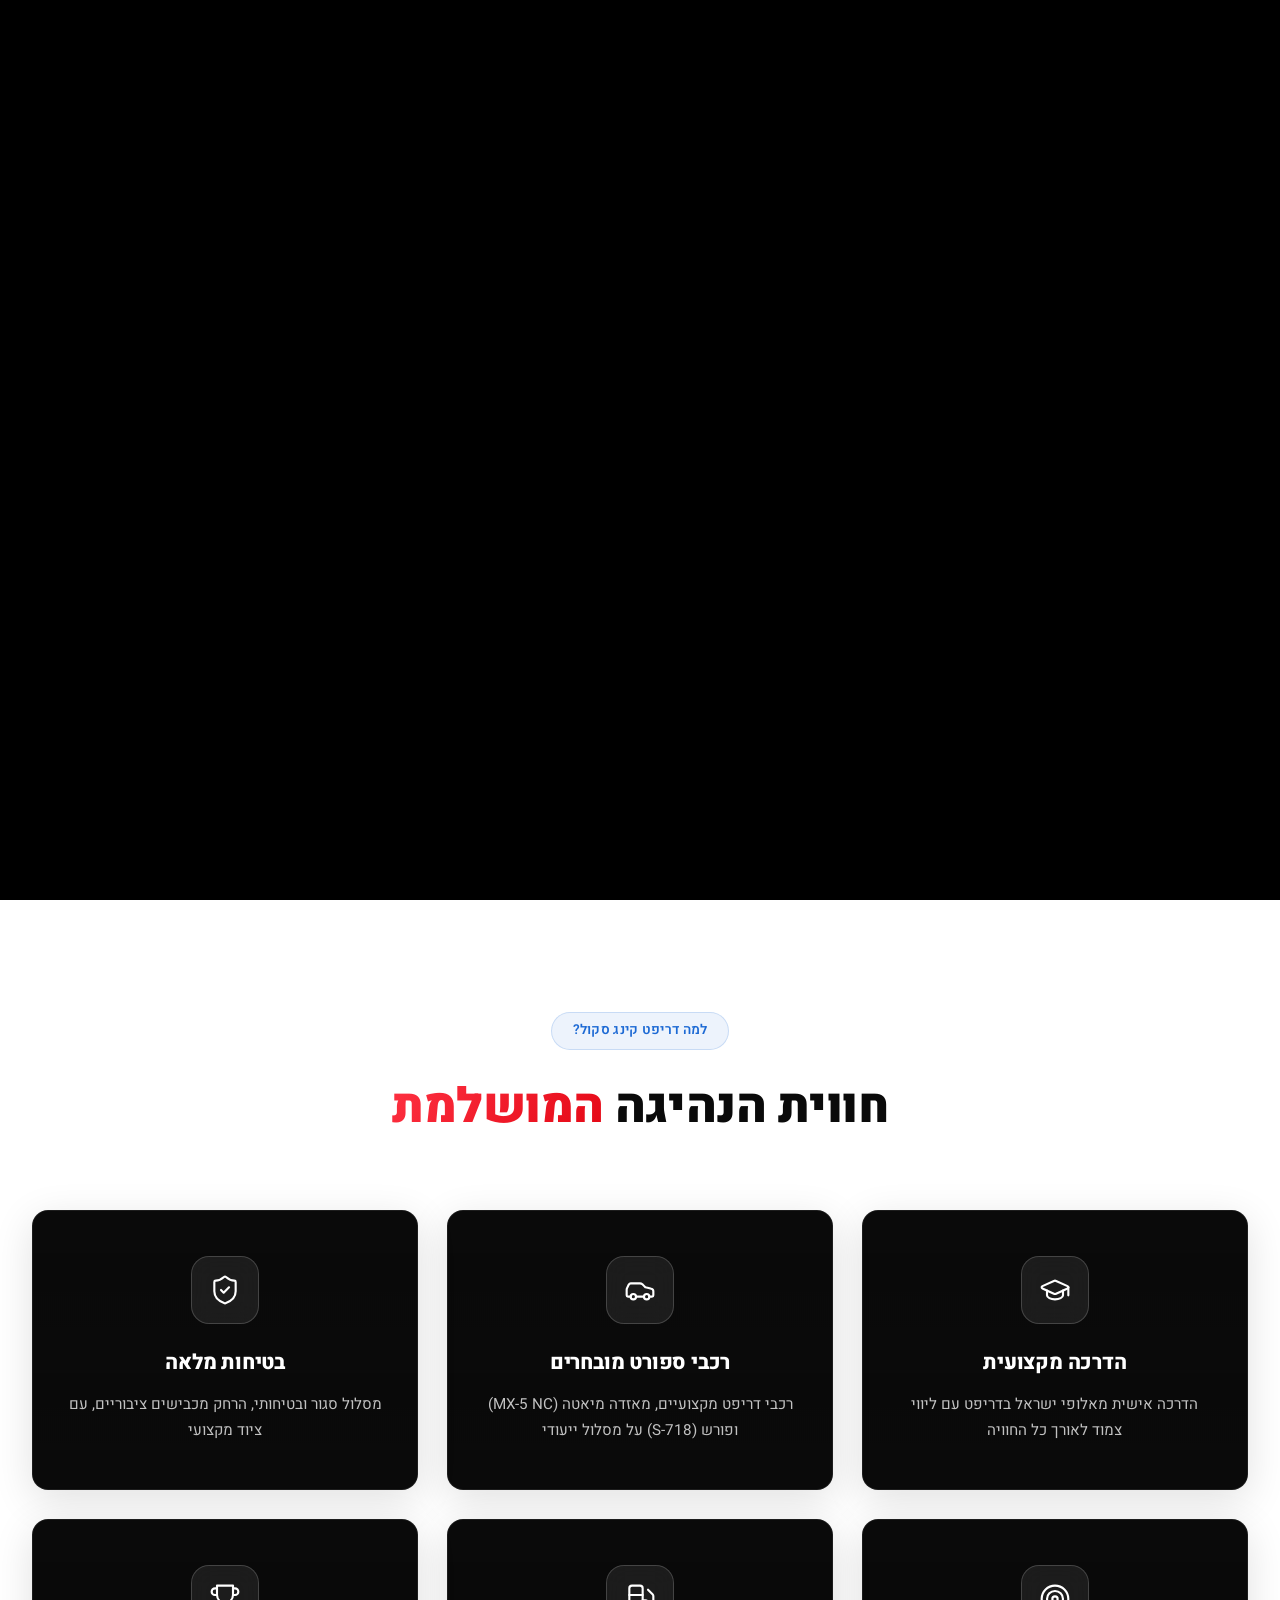
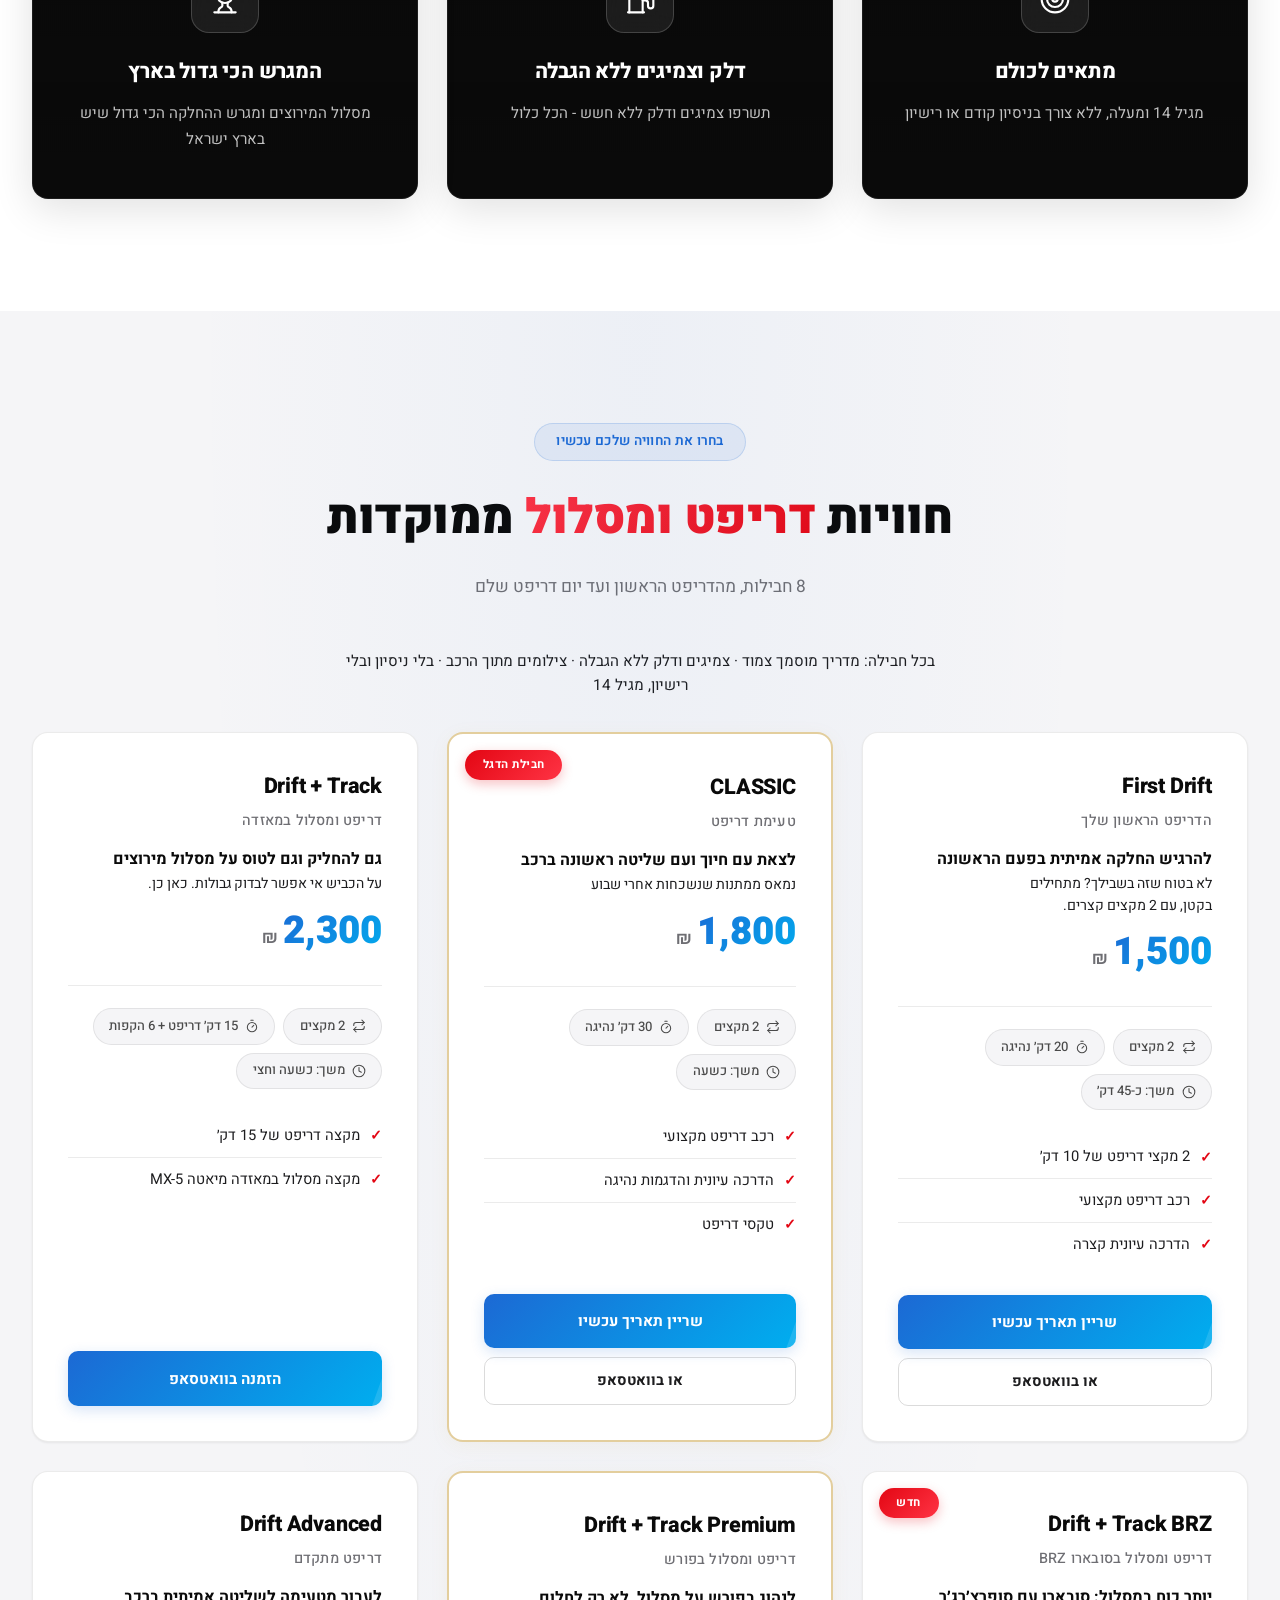
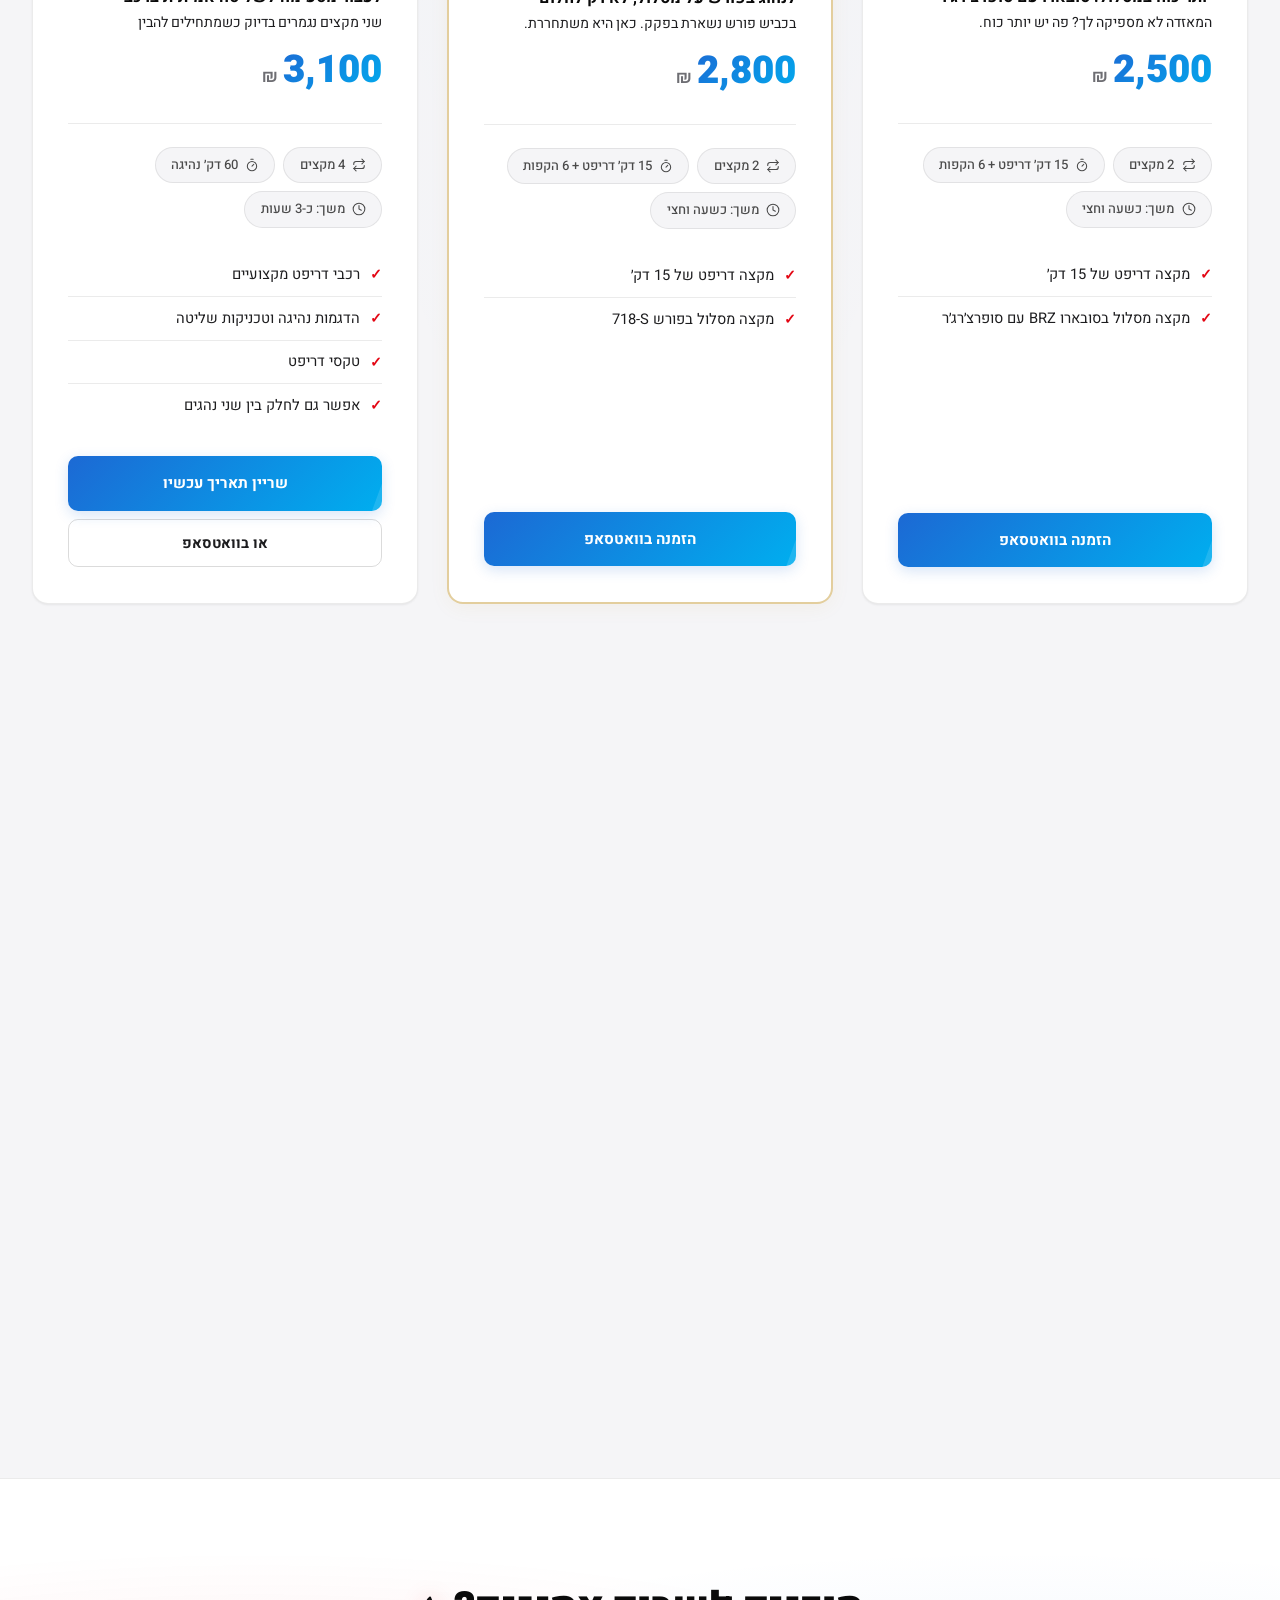
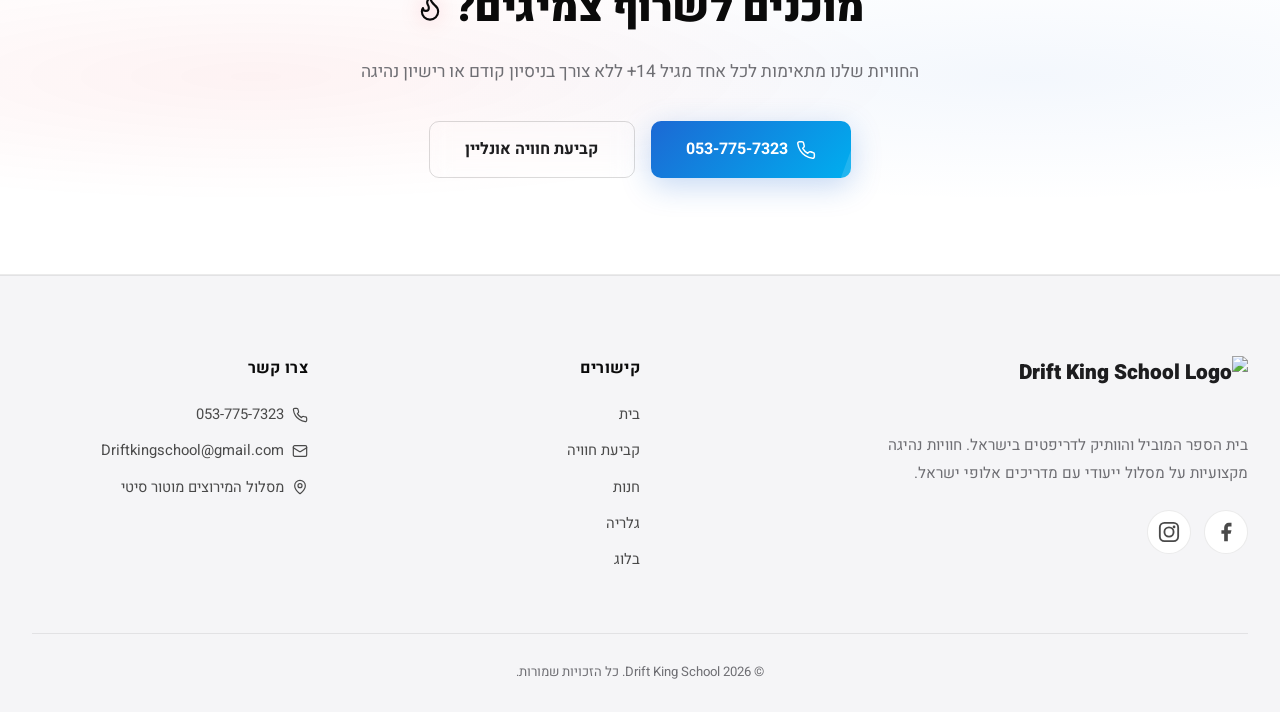
==== commit 6a9c5a66: "First Drift: 2 sessions of 10 minutes Paul's change: First Drift is now two 10-minute drift sessions" ====
--- a/index.html
+++ b/index.html
@@ -360,18 +360,19 @@
                     <h3 class="pkg-name">First Drift</h3>
                     <p class="pkg-subtitle" data-he="הדריפט הראשון שלך" data-en="Your first drift" data-ru="Ваш первый дрифт" data-ar="أول درفت لك">הדריפט הראשון שלך</p>
                     <p class="pkg-outcome" data-he="להרגיש החלקה אמיתית בפעם הראשונה" data-en="Feel a real drift for the first time" data-ru="Почувствовать настоящий дрифт впервые" data-ar="اشعر بالدرفت الحقيقي لأول مرة">להרגיש החלקה אמיתית בפעם הראשונה</p>
-                    <p class="pkg-pain" data-he="לא בטוח שזה בשבילך? מתחילים ממקצה אחד." data-en="Not sure it's for you? Start with one session." data-ru="Не уверены? Начните с одного заезда." data-ar="لست متأكداً؟ ابدأ بجلسة واحدة.">לא בטוח שזה בשבילך? מתחילים ממקצה אחד.</p>
+                    <p class="pkg-pain" data-he="לא בטוח שזה בשבילך? מתחילים בקטן, עם 2 מקצים קצרים." data-en="Not sure it's for you? Start small with two short sessions." data-ru="Не уверены? Начните с малого: два коротких заезда." data-ar="لست متأكداً؟ ابدأ بخطوة صغيرة: جلستان قصيرتان.">לא בטוח שזה בשבילך? מתחילים בקטן, עם 2 מקצים קצרים.</p>
                     <div class="pkg-price">
                         <span class="price-amount">1,500</span>
                         <span class="price-currency">₪</span>
                     </div>
                 </div>
                 <div class="pkg-meta">
-                    <div class="meta-item"><svg class="meta-icon"><use href="#i-repeat"/></svg><span data-he="1 מקצה" data-en="1 session" data-ru="1 заезд" data-ar="جلسة واحدة">1 מקצה</span></div>
-                    <div class="meta-item"><svg class="meta-icon"><use href="#i-timer"/></svg><span data-he="15 דק׳ נהיגה" data-en="15 min driving" data-ru="15 мин езды" data-ar="15 دقيقة قيادة">15 דק׳ נהיגה</span></div>
+                    <div class="meta-item"><svg class="meta-icon"><use href="#i-repeat"/></svg><span data-he="2 מקצים" data-en="2 sessions" data-ru="2 заезда" data-ar="جلستان">2 מקצים</span></div>
+                    <div class="meta-item"><svg class="meta-icon"><use href="#i-timer"/></svg><span data-he="20 דק׳ נהיגה" data-en="20 min driving" data-ru="20 мин езды" data-ar="20 دقيقة قيادة">20 דק׳ נהיגה</span></div>
                     <div class="meta-item"><svg class="meta-icon"><use href="#i-clock"/></svg><span data-he="משך: כ-45 דק׳" data-en="Duration: ~45 min" data-ru="Длит.: ~45 мин" data-ar="المدة: ~45 دقيقة">משך: כ-45 דק׳</span></div>
                 </div>
                 <ul class="pkg-features">
+                    <li data-he="2 מקצי דריפט של 10 דק׳" data-en="2 drift sessions, 10 min each" data-ru="2 дрифт-заезда по 10 мин" data-ar="جلستا درفت، 10 دقائق لكل جلسة">2 מקצי דריפט של 10 דק׳</li>
                     <li data-he="רכב דריפט מקצועי" data-en="Professional drift car" data-ru="Профессиональный дрифт-кар" data-ar="سيارة درفت احترافية">רכב דריפט מקצועי</li>
                     <li data-he="הדרכה עיונית קצרה" data-en="Short theory briefing" data-ru="Короткий теоретический инструктаж" data-ar="شرح نظري قصير">הדרכה עיונית קצרה</li>
                 </ul>
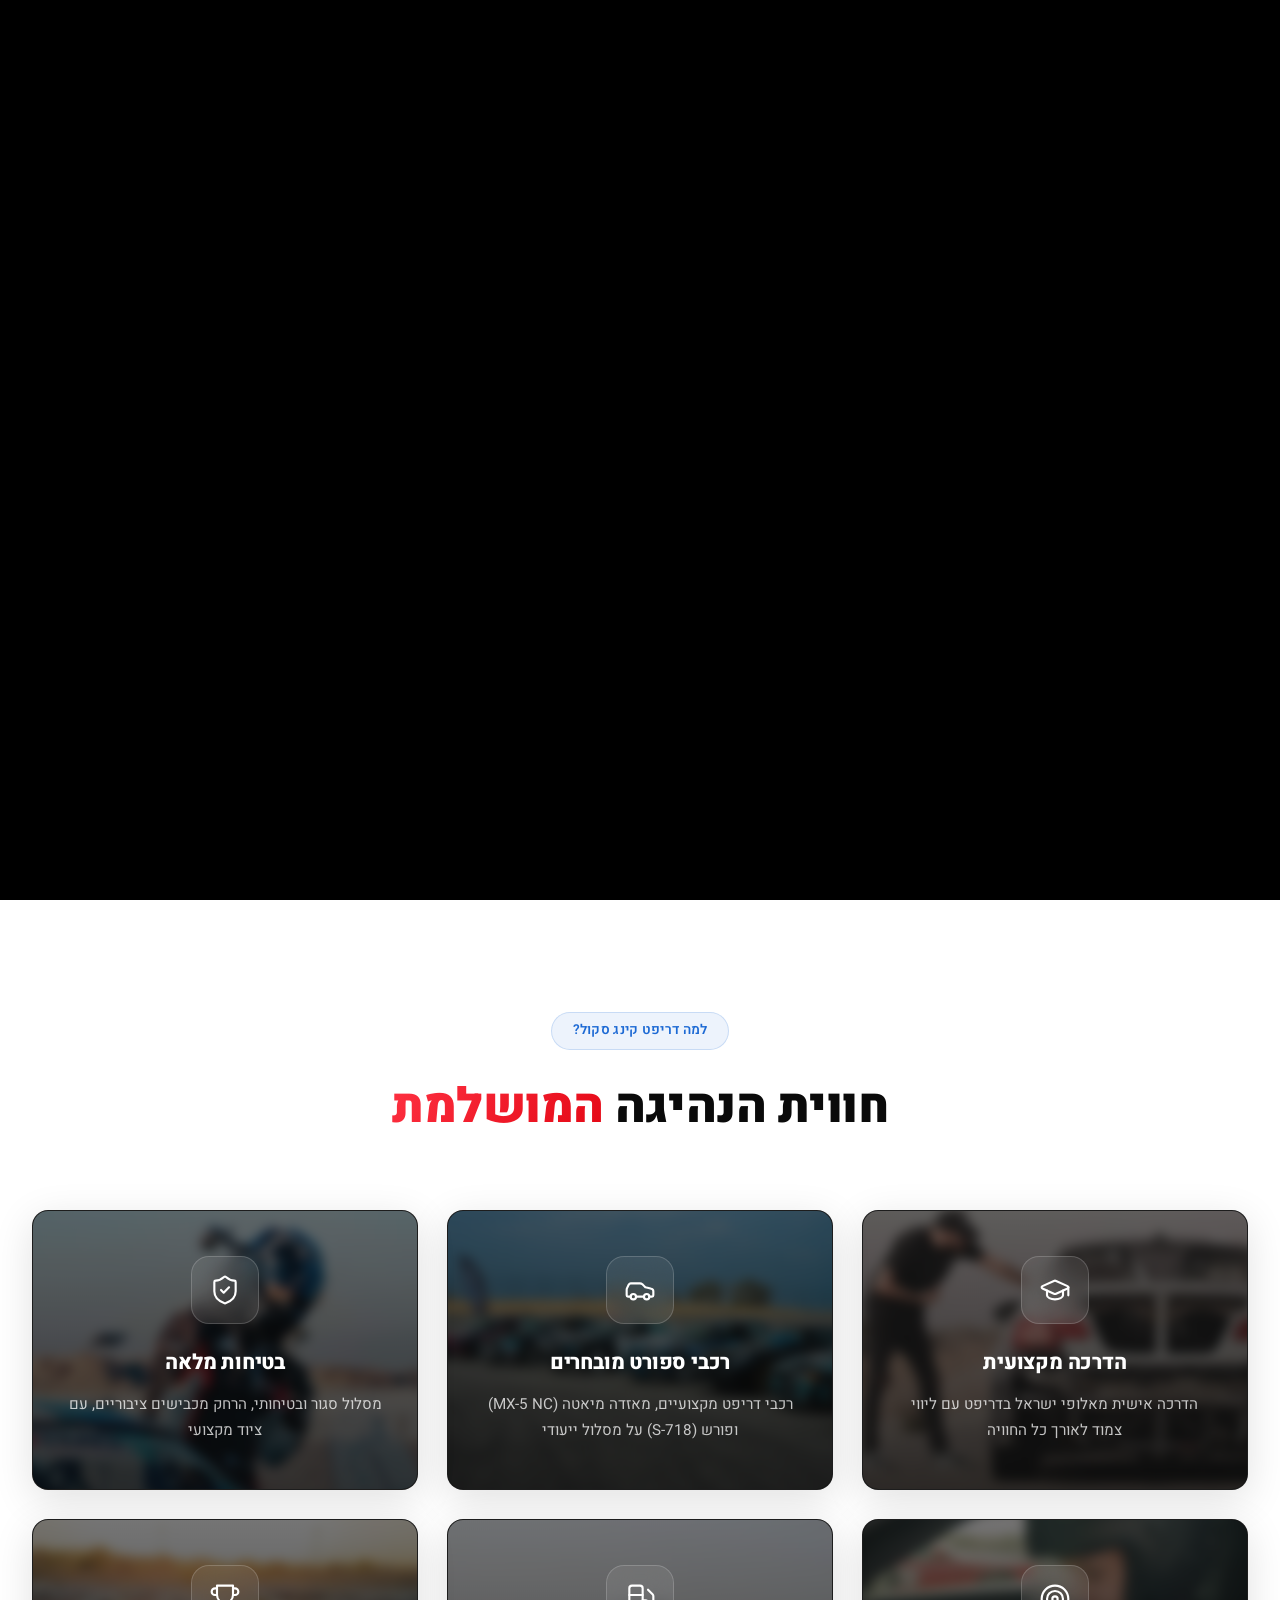
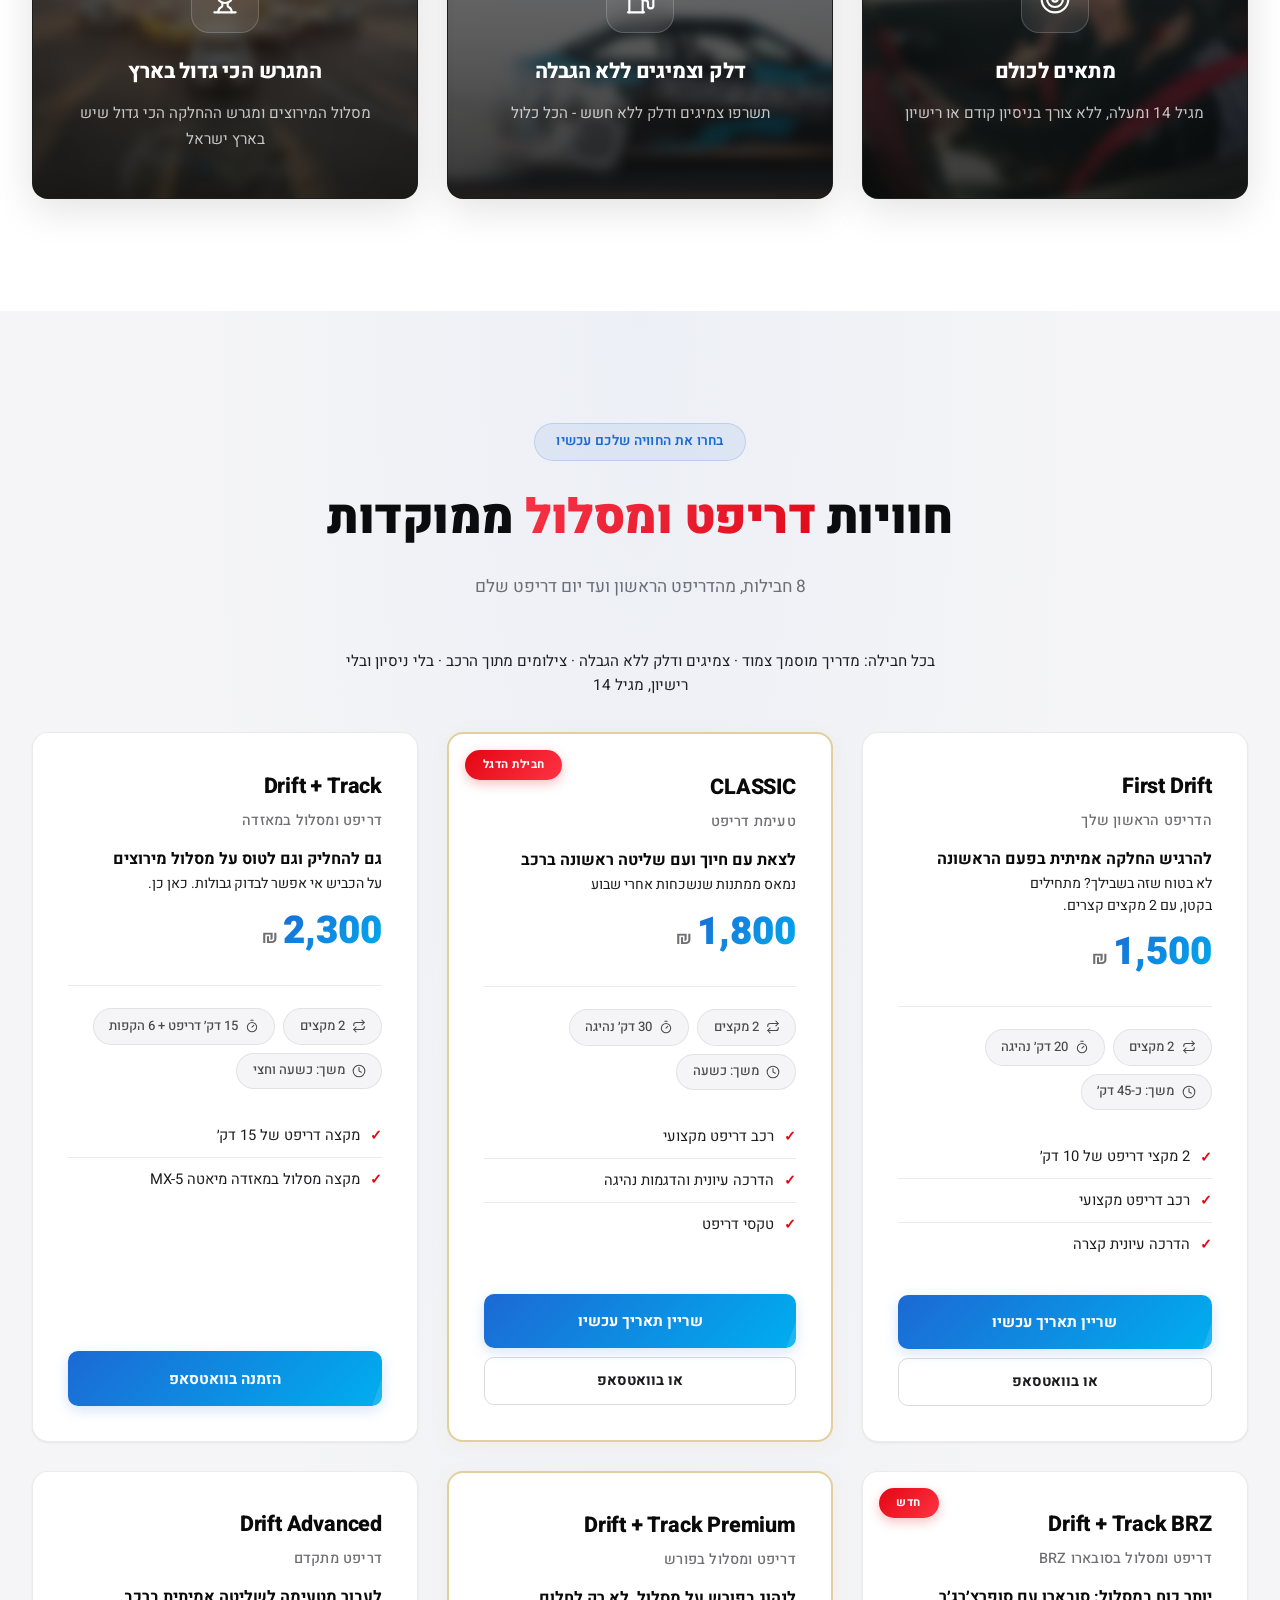
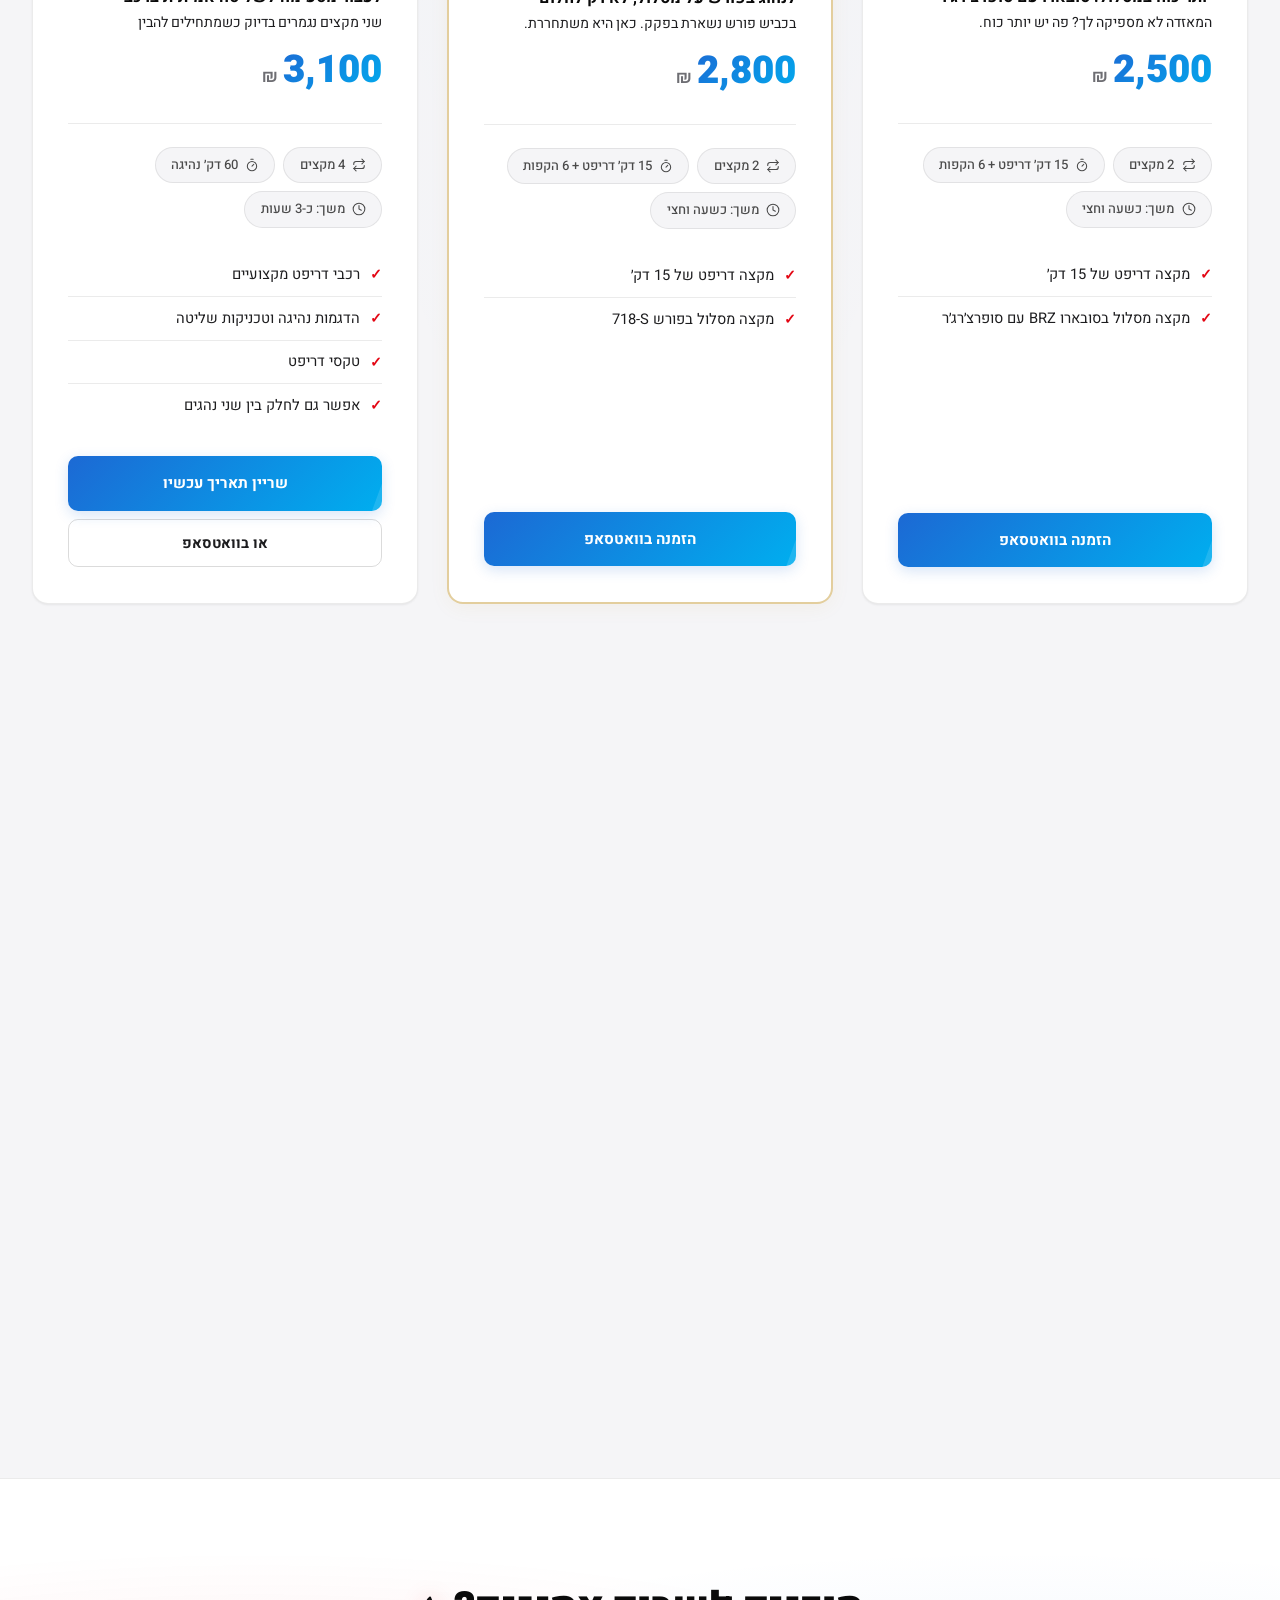
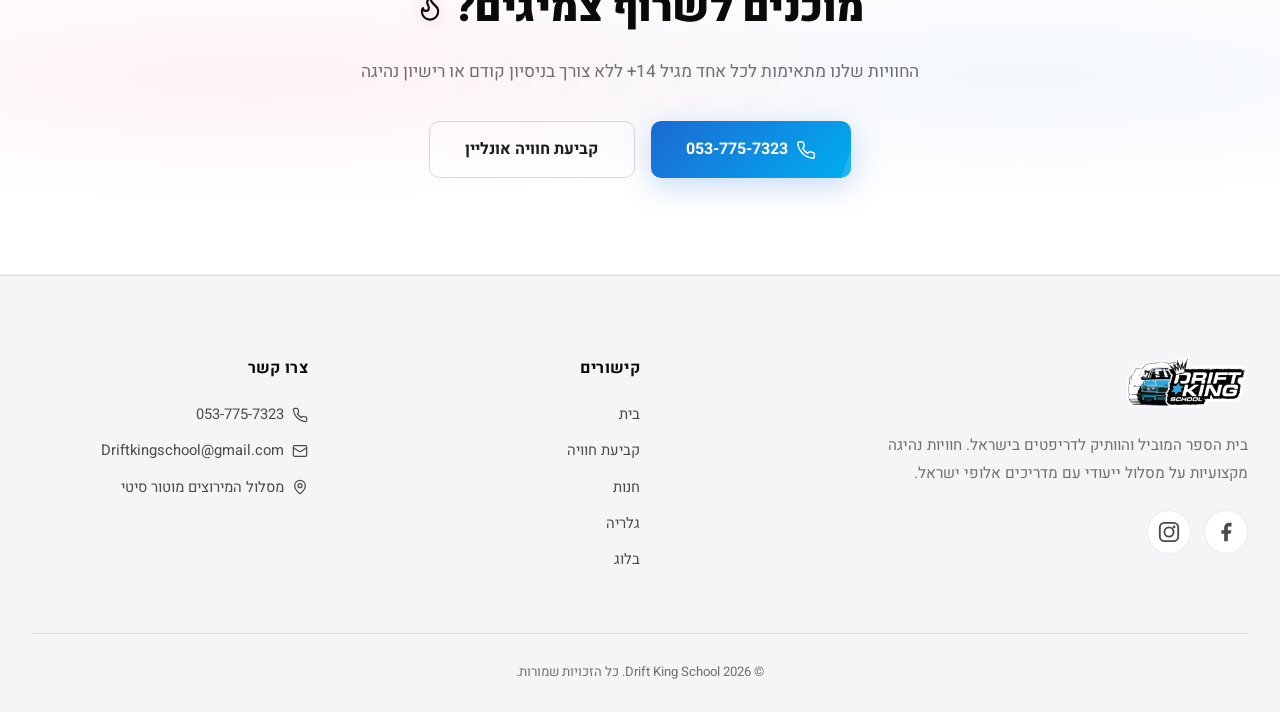
==== commit 70371bcc: "Merge 5642976b66ff4a82626656b25afdc658cf7043a1 into 6a9c5a6658d74773562dd26e7249f1522738b46f" ====
--- a/index.html
+++ b/index.html
@@ -71,7 +71,7 @@
     <video class="logo-intro-video" id="logoIntroVideo" muted playsinline preload="auto">
         <source src="intro.mp4" type="video/mp4">
     </video>
-    <img src="logo.png" alt="" class="logo-intro-img" id="logoIntroImg">
+    <img src="logo.webp" alt="" class="logo-intro-img" id="logoIntroImg">
 </div>
 
 <!-- ===== SVG ICON DEFINITIONS (Lucide) ===== -->
@@ -161,7 +161,7 @@
 <nav class="navbar" id="navbar">
     <div class="nav-container">
         <a href="#" class="nav-logo">
-            <img src="logo.png" alt="Drift King School Logo" class="logo-img">
+            <img src="logo.webp" alt="Drift King School Logo" class="logo-img">
         </a>
         <div class="nav-links">
             <a href="#" class="nav-current" data-he="חוויות" data-en="Experiences" data-ru="Опыт" data-ar="تجارب">חוויות</a>
@@ -227,7 +227,7 @@
 
 <!-- ===== HERO SECTION ===== -->
 <section class="hero" id="hero">
-    <video class="hero-video" autoplay muted loop playsinline poster="Gleb-Smirnov-Productions-01714.jpg">
+    <video class="hero-video" autoplay muted loop playsinline poster="hero-poster.webp">
         <source src="hero-bg.mp4" type="video/mp4">
     </video>
     <div class="hero-overlay"></div>
@@ -287,42 +287,42 @@
                 data-ar='تجربة القيادة <span class="highlight">المثالية</span>'>חווית הנהיגה <span class="highlight">המושלמת</span></h2>
         </div>
         <div class="advantages-grid">
-            <div class="adv-card has-bg" style="--bg-image: url('WhatsApp Image 2024-01-09 at 01.16.27.jpeg');" data-delay="0" onclick="this.classList.toggle('show-image')">
+            <div class="adv-card has-bg" style="--bg-image: url('adv-instruction.webp');" data-delay="0" onclick="this.classList.toggle('show-image')">
                 <div class="adv-content">
                     <div class="adv-icon"><svg><use href="#i-graduation"/></svg></div>
                     <h3 data-he="הדרכה מקצועית" data-en="Professional coaching" data-ru="Профессиональное обучение" data-ar="تدريب احترافي">הדרכה מקצועית</h3>
                     <p data-he="הדרכה אישית מאלופי ישראל בדריפט עם ליווי צמוד לאורך כל החוויה" data-en="Personal coaching from Israeli drift champions, with close guidance throughout the entire experience" data-ru="Персональное обучение от чемпионов Израиля по дрифту с непрерывным сопровождением" data-ar="تدريب شخصي من أبطال إسرائيل في الدرفت مع إرشاد مباشر طوال التجربة">הדרכה אישית מאלופי ישראל בדריפט עם ליווי צמוד לאורך כל החוויה</p>
                 </div>
             </div>
-            <div class="adv-card has-bg" style="--bg-image: url('selected cars.JPEG');" data-delay="100" onclick="this.classList.toggle('show-image')">
+            <div class="adv-card has-bg" style="--bg-image: url('adv-fleet.webp');" data-delay="100" onclick="this.classList.toggle('show-image')">
                 <div class="adv-content">
                     <div class="adv-icon"><svg><use href="#i-car"/></svg></div>
                     <h3 data-he="רכבי ספורט מובחרים" data-en="Premium sports cars" data-ru="Отборные спорткары" data-ar="سيارات رياضية مختارة">רכבי ספורט מובחרים</h3>
                     <p data-he="רכבי דריפט מקצועיים, מאזדה מיאטה (MX-5 NC) ופורש (718-S) על מסלול ייעודי" data-en="Professional drift cars, Mazda Miata (MX-5 NC) and Porsche (718-S) on a dedicated track" data-ru="Профессиональные дрифт-кары: Mazda Miata (MX-5 NC) и Porsche (718-S) на специальной трассе" data-ar="سيارات درفت احترافية، مازدا ميات (MX-5 NC) وبورشه (718-S) على مضمار مخصص">רכבי דריפט מקצועיים, מאזדה מיאטה (MX-5 NC) ופורש (718-S) על מסלול ייעודי</p>
                 </div>
             </div>
-            <div class="adv-card has-bg" style="--bg-image: url('WhatsApp Image 2024-02-26 at 10.42.28 (1).jpeg');" data-delay="200" onclick="this.classList.toggle('show-image')">
+            <div class="adv-card has-bg" style="--bg-image: url('adv-safety.webp');" data-delay="200" onclick="this.classList.toggle('show-image')">
                 <div class="adv-content">
                     <div class="adv-icon"><svg><use href="#i-shield"/></svg></div>
                     <h3 data-he="בטיחות מלאה" data-en="Total safety" data-ru="Полная безопасность" data-ar="أمان كامل">בטיחות מלאה</h3>
                     <p data-he="מסלול סגור ובטיחותי, הרחק מכבישים ציבוריים, עם ציוד מקצועי" data-en="A closed, safe track far from public roads, with professional equipment" data-ru="Закрытая безопасная трасса вдали от общественных дорог, с профессиональным оборудованием" data-ar="مضمار مغلق وآمن، بعيد عن الطرق العامة، مع معدات احترافية">מסלול סגור ובטיחותי, הרחק מכבישים ציבוריים, עם ציוד מקצועי</p>
                 </div>
             </div>
-            <div class="adv-card has-bg" style="--bg-image: url('Gleb-Smirnov-Productions-01714.jpg');" data-delay="300" onclick="this.classList.toggle('show-image')">
+            <div class="adv-card has-bg" style="--bg-image: url('adv-everyone.webp');" data-delay="300" onclick="this.classList.toggle('show-image')">
                 <div class="adv-content">
                     <div class="adv-icon"><svg><use href="#i-target"/></svg></div>
                     <h3 data-he="מתאים לכולם" data-en="Open to everyone" data-ru="Подходит всем" data-ar="مناسب للجميع">מתאים לכולם</h3>
                     <p data-he="מגיל 14 ומעלה, ללא צורך בניסיון קודם או רישיון" data-en="Ages 14 and up, no prior experience or license required" data-ru="С 14 лет и старше, без опыта и водительских прав" data-ar="من سن 14 فما فوق، بدون خبرة سابقة أو رخصة">מגיל 14 ומעלה, ללא צורך בניסיון קודם או רישיון</p>
                 </div>
             </div>
-            <div class="adv-card has-bg" style="--bg-image: url('WhatsApp Image 2024-02-26 at 10.42.27.jpeg');" data-delay="400" onclick="this.classList.toggle('show-image')">
+            <div class="adv-card has-bg" style="--bg-image: url('adv-unlimited.webp');" data-delay="400" onclick="this.classList.toggle('show-image')">
                 <div class="adv-content">
                     <div class="adv-icon"><svg><use href="#i-fuel"/></svg></div>
                     <h3 data-he="דלק וצמיגים ללא הגבלה" data-en="Unlimited fuel & tires" data-ru="Топливо и шины без лимита" data-ar="وقود وإطارات بلا حدود">דלק וצמיגים ללא הגבלה</h3>
                     <p data-he="תשרפו צמיגים ודלק ללא חשש - הכל כלול" data-en="Burn through tires and fuel without worry - everything is included" data-ru="Жгите шины и топливо без забот - всё включено" data-ar="احرقوا الإطارات والوقود بلا قلق - كل شيء مشمول">תשרפו צמיגים ודלק ללא חשש - הכל כלול</p>
                 </div>
             </div>
-            <div class="adv-card has-bg" style="--bg-image: url('2bb429ee-1154-405d-9e1c-33df6013ea3f (1).jpg');" data-delay="500" onclick="this.classList.toggle('show-image')">
+            <div class="adv-card has-bg" style="--bg-image: url('adv-track.webp');" data-delay="500" onclick="this.classList.toggle('show-image')">
                 <div class="adv-content">
                     <div class="adv-icon"><svg><use href="#i-trophy"/></svg></div>
                     <h3 data-he="המגרש הכי גדול בארץ" data-en="The largest track in Israel" data-ru="Крупнейший трек в Израиле" data-ar="أكبر حلبة في إسرائيل">המגרש הכי גדול בארץ</h3>
@@ -590,7 +590,7 @@
         <div class="footer-grid">
             <div class="footer-brand">
                 <div class="footer-logo">
-                    <img src="logo.png" alt="Drift King School Logo" class="logo-img">
+                    <img src="logo.webp" alt="Drift King School Logo" class="logo-img">
                 </div>
                 <p data-he="בית הספר המוביל והוותיק לדריפטים בישראל. חוויות נהיגה מקצועיות על מסלול ייעודי עם מדריכים אלופי ישראל."
                    data-en="Israel's leading and longest-running drift school. Professional driving experiences on a dedicated track with Israeli champion instructors."
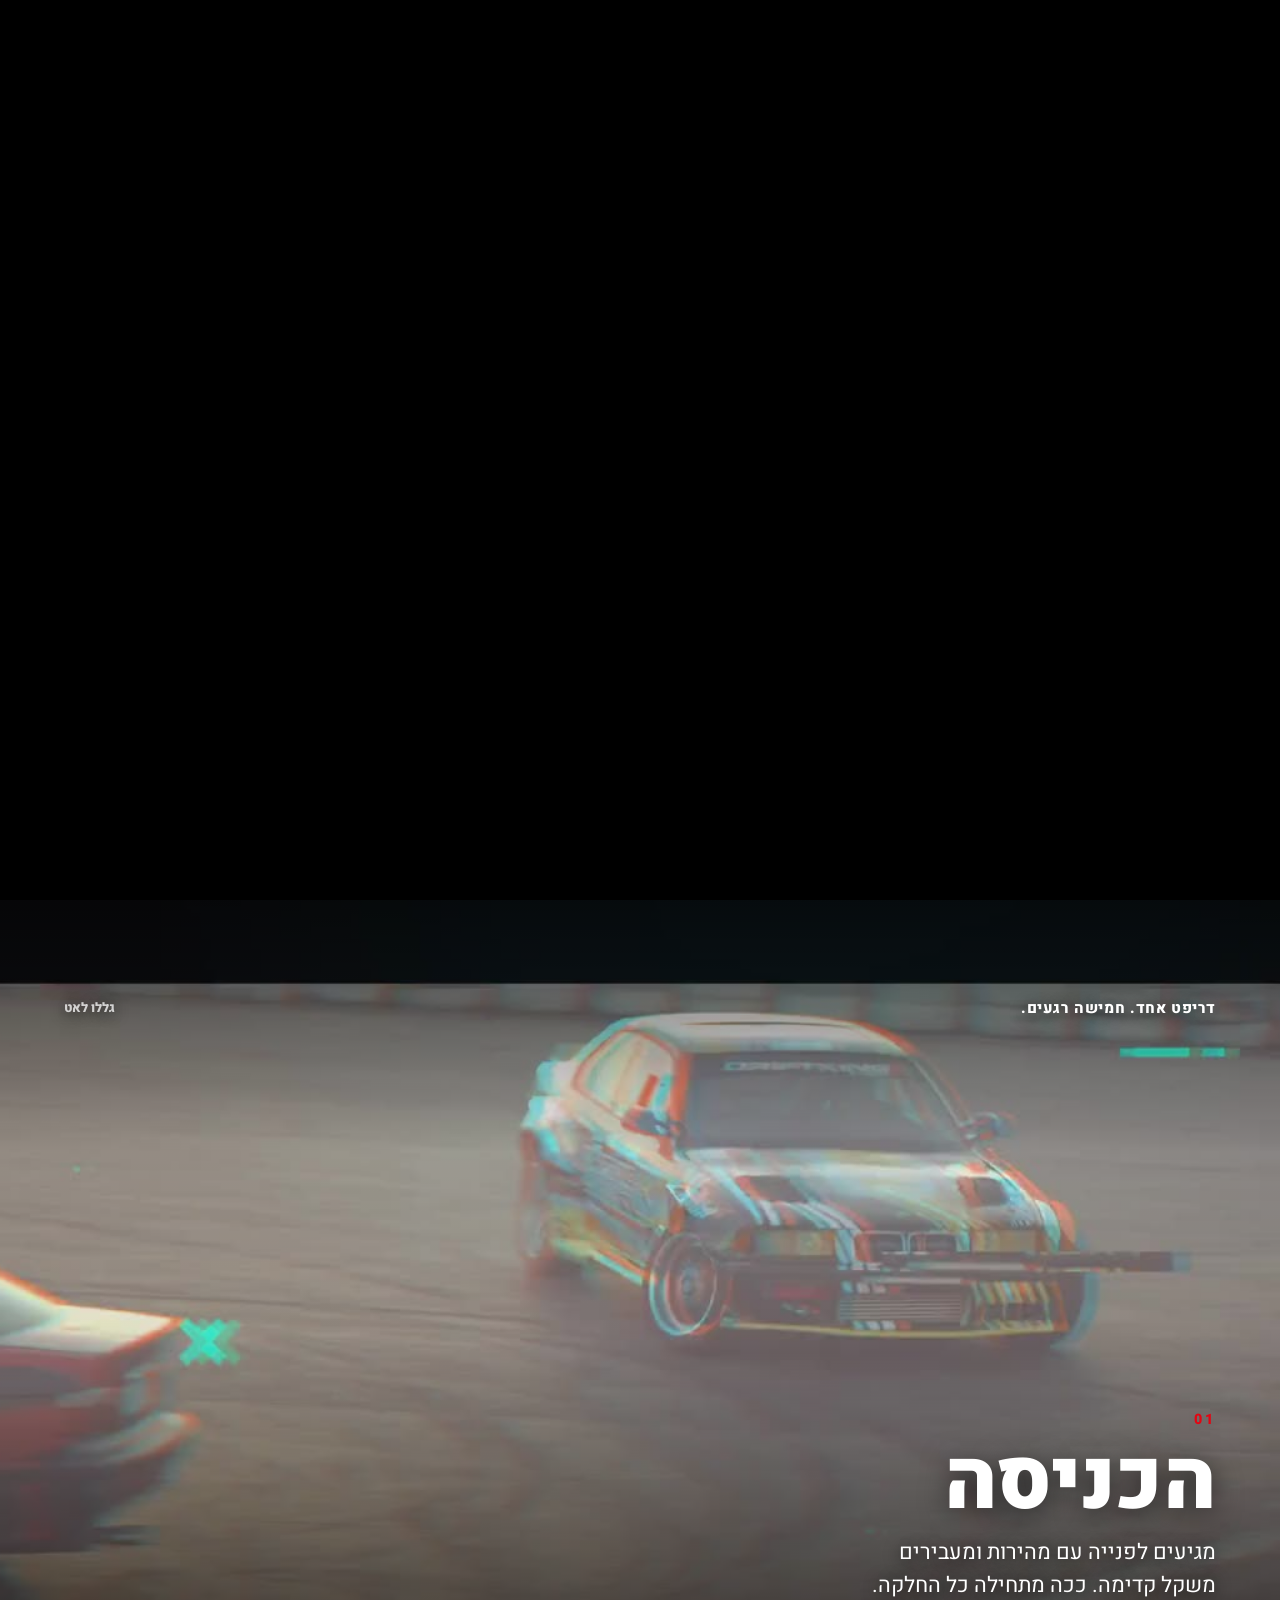
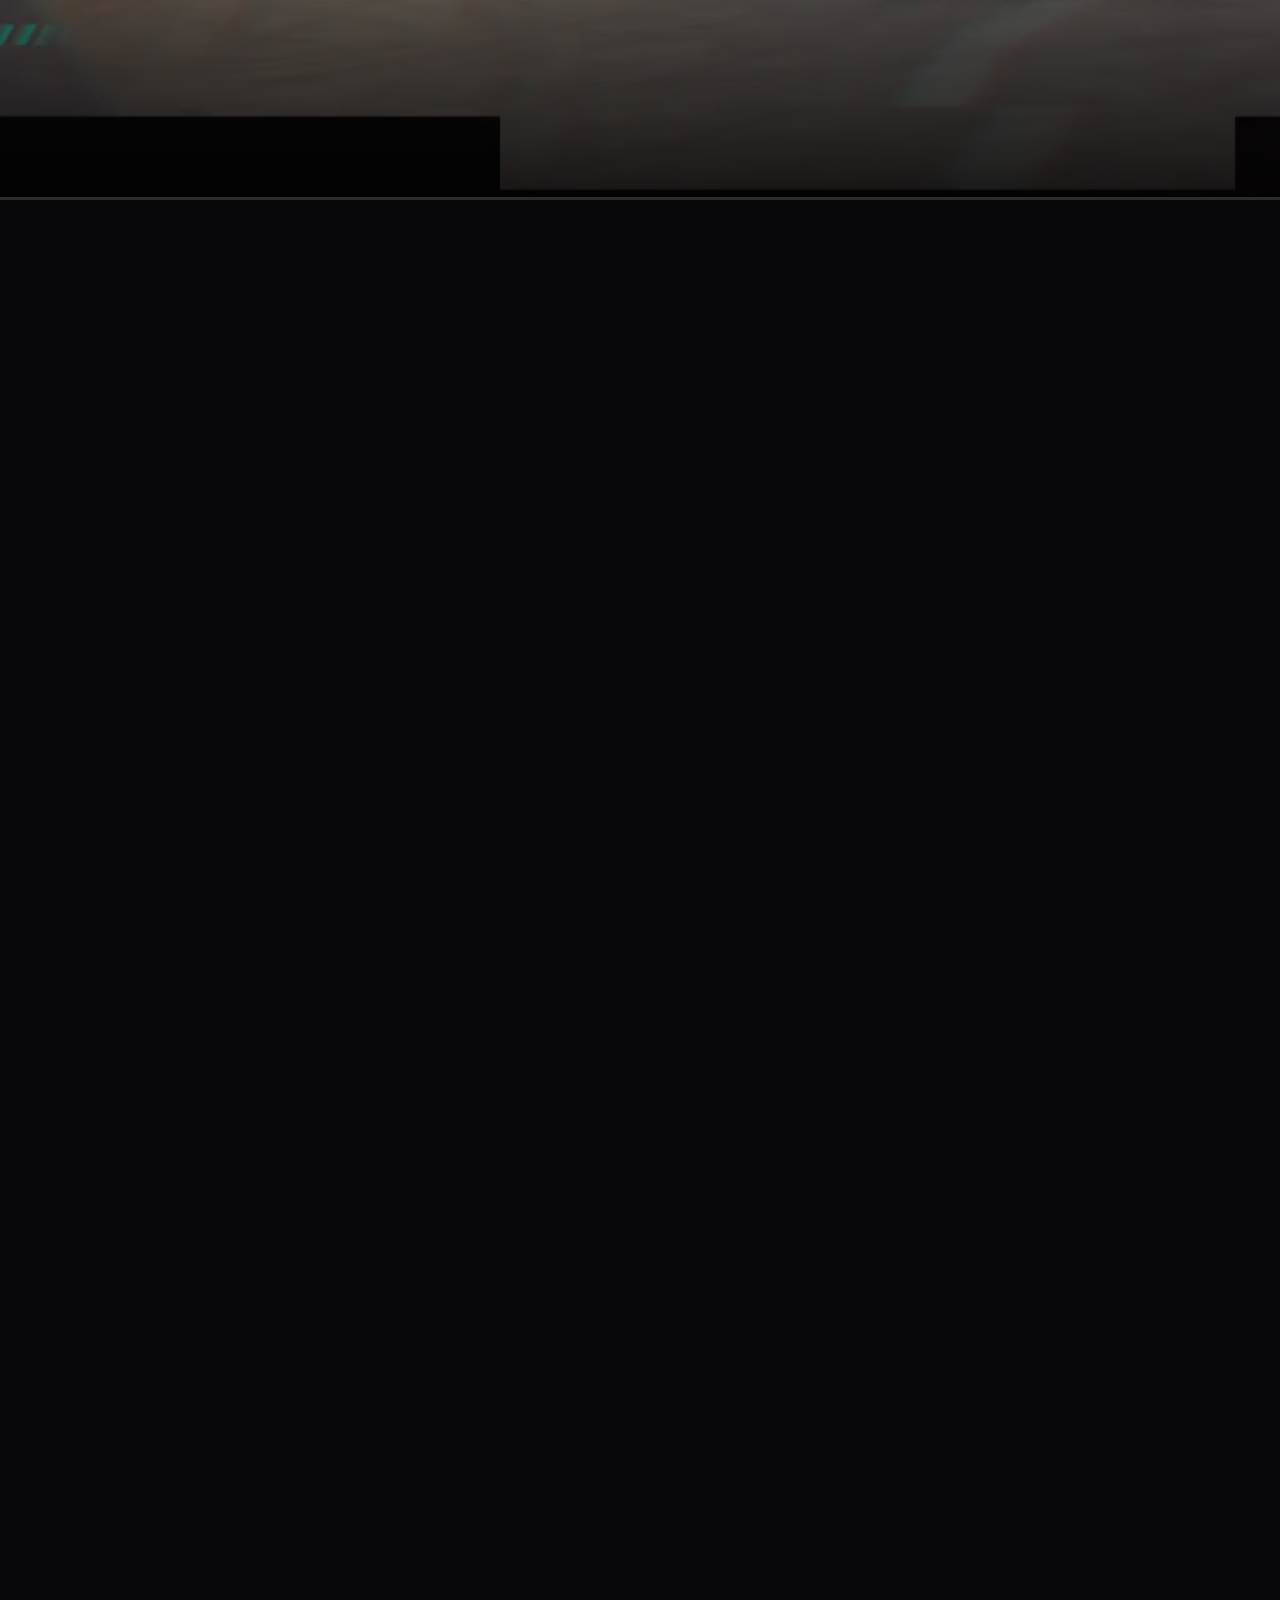
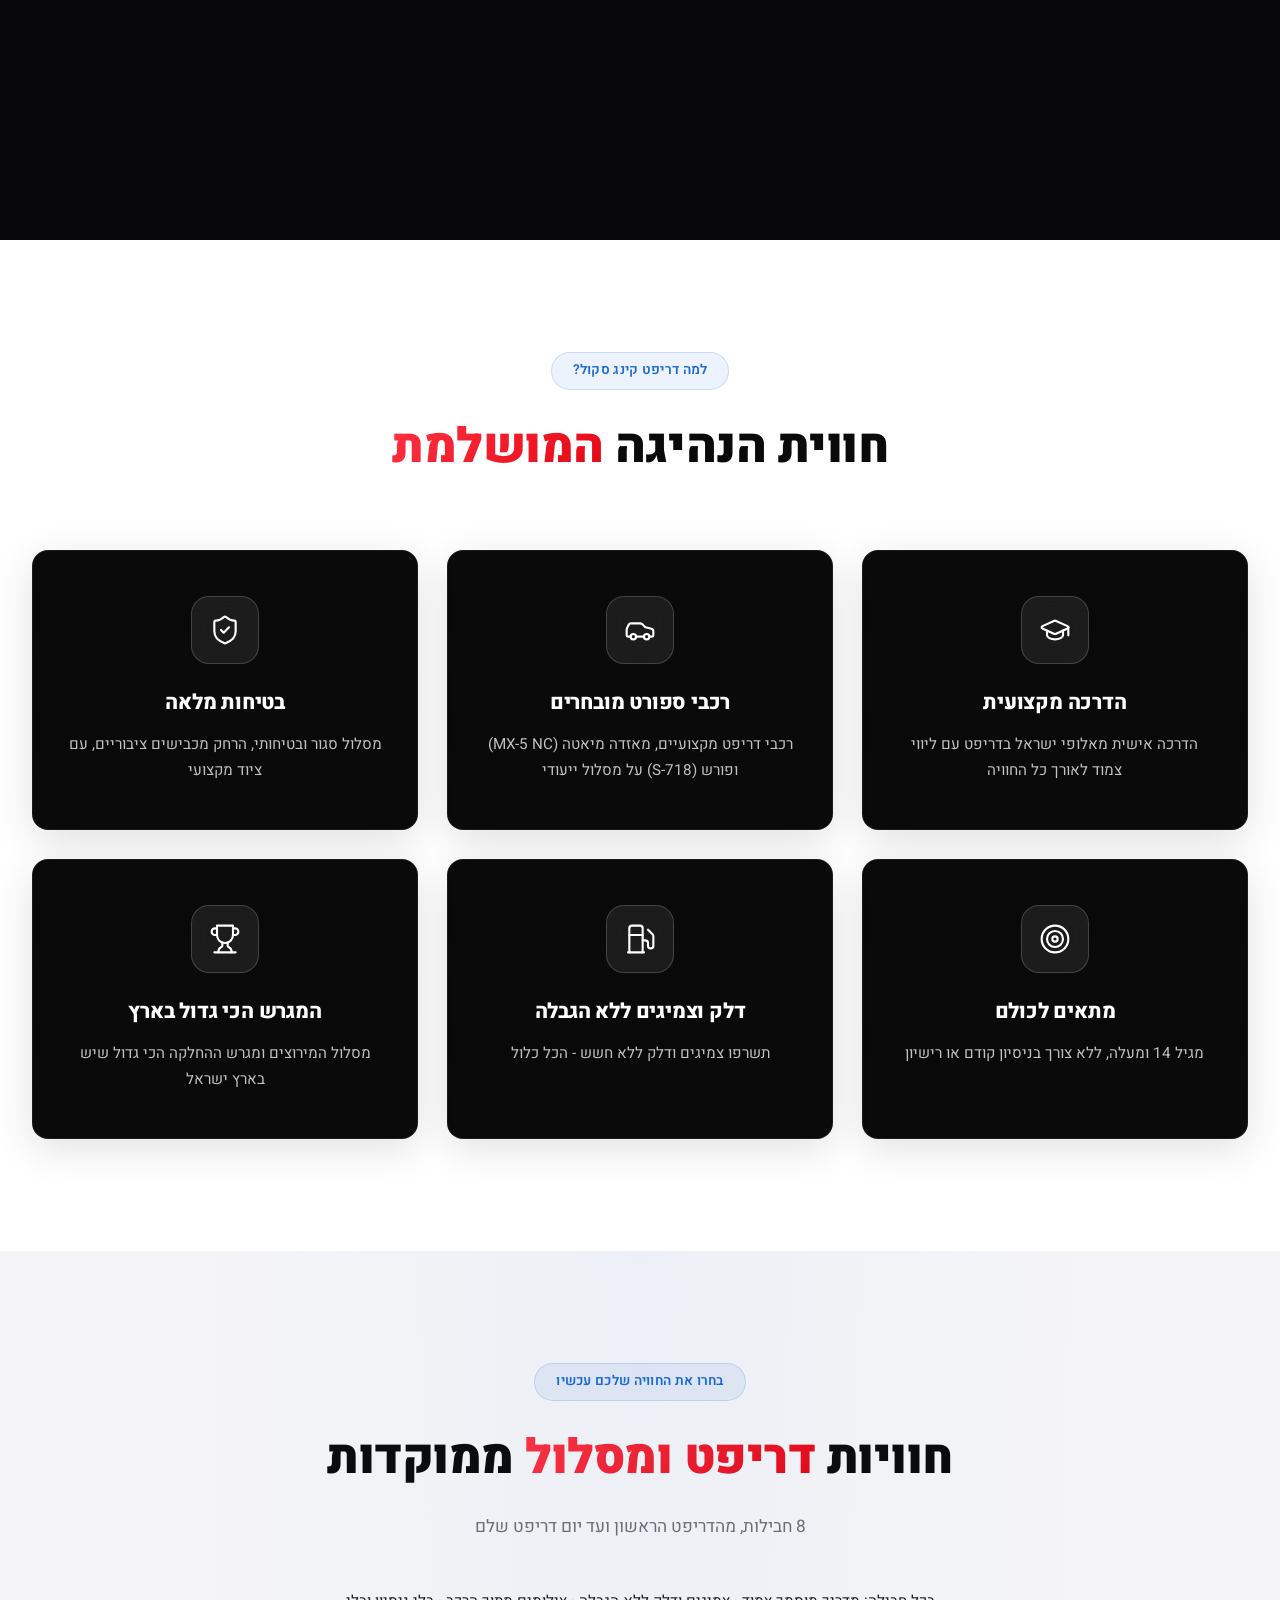
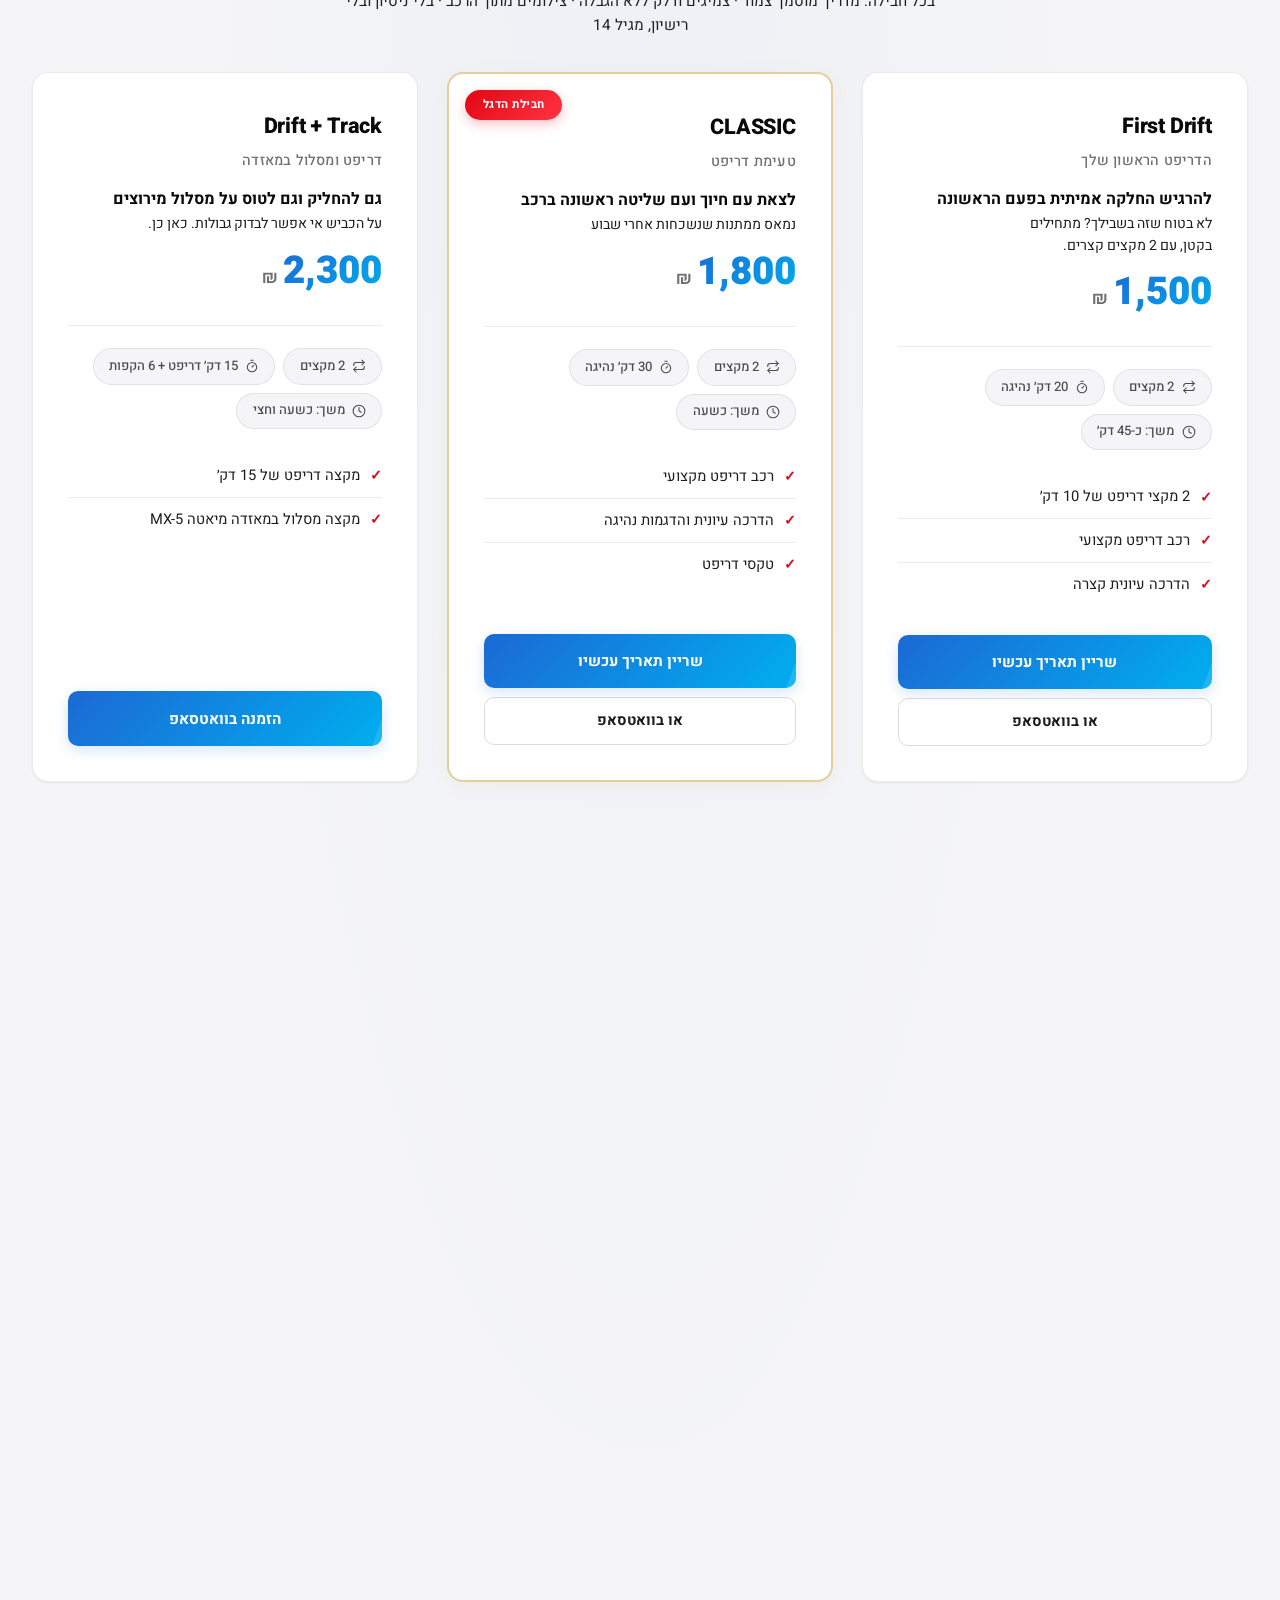
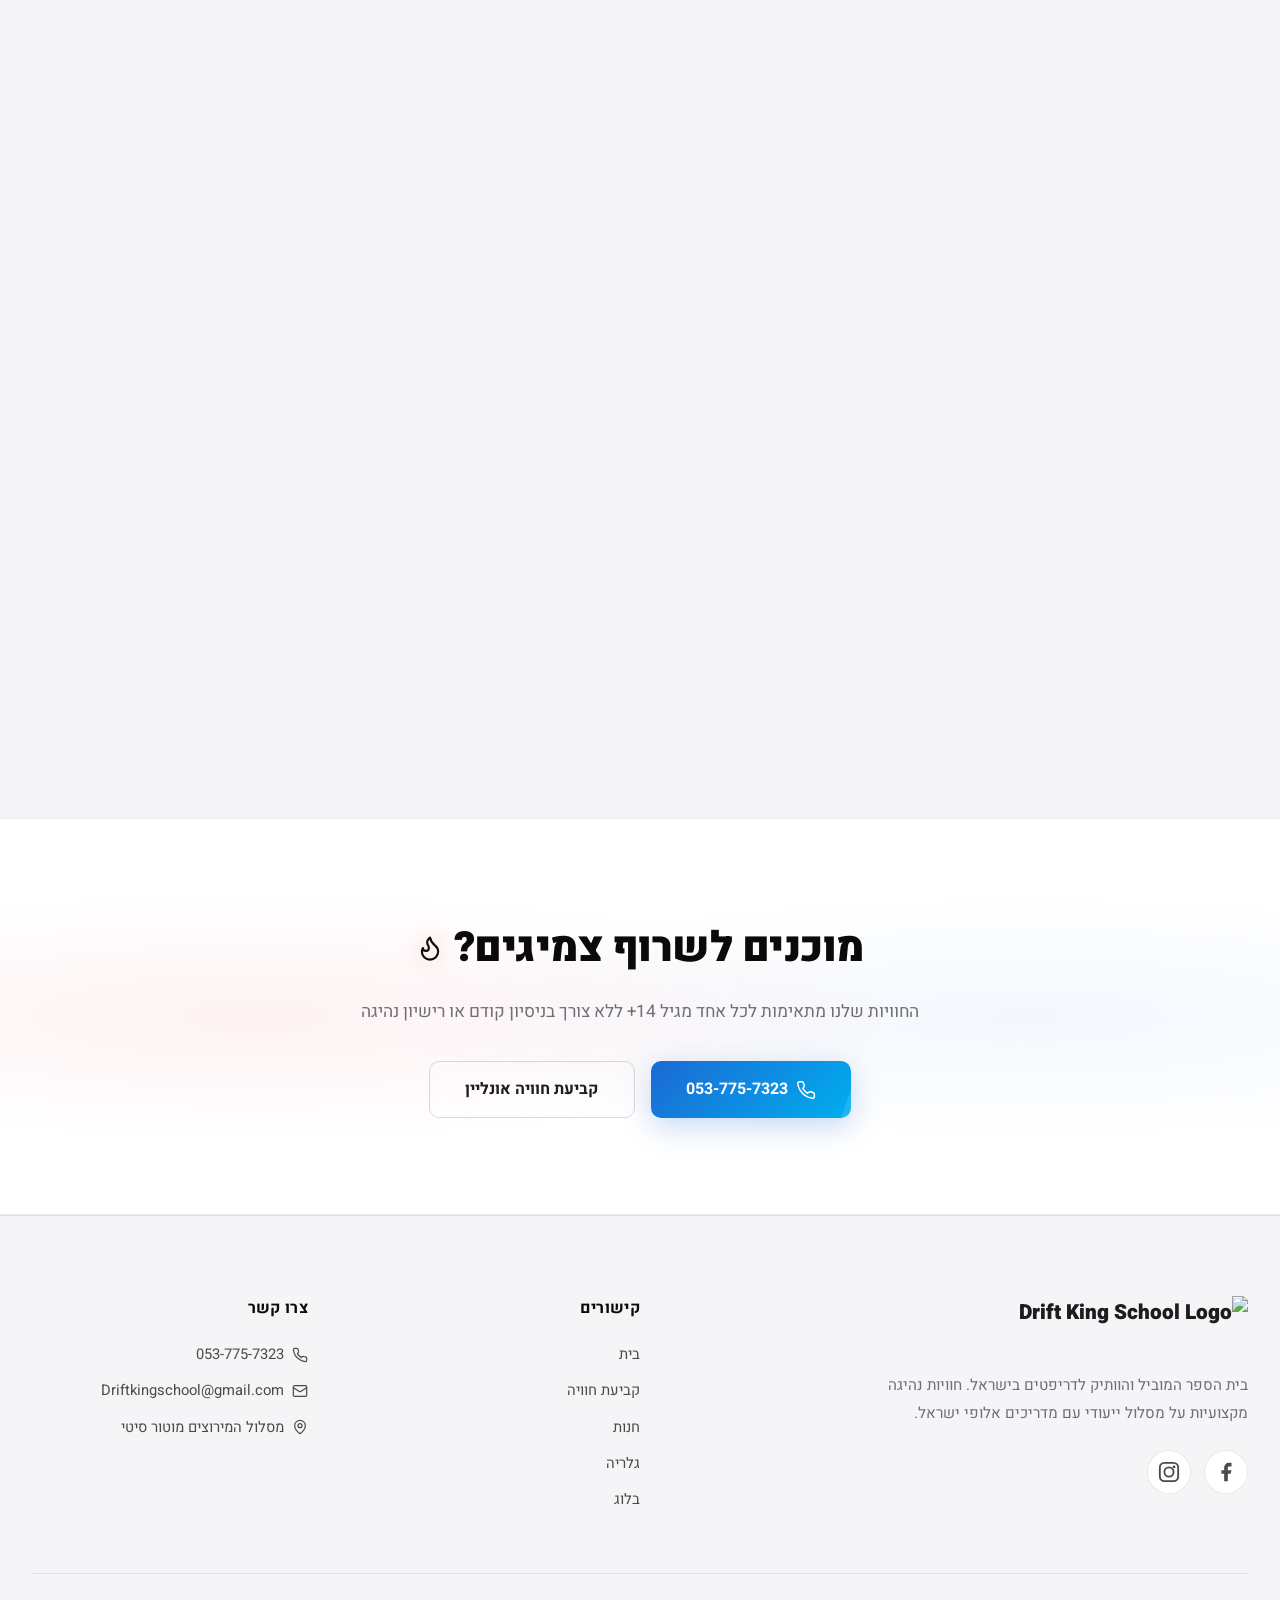
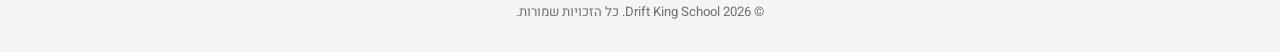
==== commit 8b859c3b: "Home: scroll-driven drift video (5 moments) and a portrait hero clip for phones The hero clip was a " ====
--- a/index.html
+++ b/index.html
@@ -71,7 +71,7 @@
     <video class="logo-intro-video" id="logoIntroVideo" muted playsinline preload="auto">
         <source src="intro.mp4" type="video/mp4">
     </video>
-    <img src="logo.webp" alt="" class="logo-intro-img" id="logoIntroImg">
+    <img src="logo.png" alt="" class="logo-intro-img" id="logoIntroImg">
 </div>
 
 <!-- ===== SVG ICON DEFINITIONS (Lucide) ===== -->
@@ -161,7 +161,7 @@
 <nav class="navbar" id="navbar">
     <div class="nav-container">
         <a href="#" class="nav-logo">
-            <img src="logo.webp" alt="Drift King School Logo" class="logo-img">
+            <img src="logo.png" alt="Drift King School Logo" class="logo-img">
         </a>
         <div class="nav-links">
             <a href="#" class="nav-current" data-he="חוויות" data-en="Experiences" data-ru="Опыт" data-ar="تجارب">חוויות</a>
@@ -227,9 +227,9 @@
 
 <!-- ===== HERO SECTION ===== -->
 <section class="hero" id="hero">
-    <video class="hero-video" autoplay muted loop playsinline poster="hero-poster.webp">
-        <source src="hero-bg.mp4" type="video/mp4">
-    </video>
+    <!-- Hero clip: script.js picks the portrait cut on phones, the full clip on wide screens -->
+    <video class="hero-video" muted loop playsinline preload="metadata" poster="Gleb-Smirnov-Productions-01714.jpg"
+           data-src-wide="hero-bg.mp4" data-src-tall="assets/video/drift-scroll-portrait.mp4" data-poster-tall="assets/video/drift-scroll-portrait.jpg"></video>
     <div class="hero-overlay"></div>
     <div class="hero-particles" id="heroParticles"></div>
     <div class="hero-content">
@@ -275,6 +275,28 @@
     </div>
 </section>
 
+<!-- ===== DRIFT STORY: one video, scrubbed by the scroll (5 moments) ===== -->
+<section class="drift-story" id="driftStory" aria-label="חמישה רגעים בתוך דריפט">
+    <div class="drift-sticky">
+        <video class="drift-video" id="driftVideo" muted playsinline preload="none" disablepictureinpicture aria-hidden="true"></video>
+        <div class="drift-scrim" aria-hidden="true"></div>
+        <div class="drift-head">
+            <span class="drift-kicker" data-he="דריפט אחד. חמישה רגעים." data-en="One drift. Five moments." data-ru="Один занос. Пять моментов." data-ar="انزلاق واحد. خمس لحظات.">דריפט אחד. חמישה רגעים.</span>
+            <span class="drift-cue" data-he="גללו לאט" data-en="Scroll slowly" data-ru="Листайте медленно" data-ar="مرّروا ببطء">גללו לאט</span>
+        </div>
+        <ol class="drift-steps">
+            <li class="drift-step active"><span class="drift-num">01</span><h3 data-he="הכניסה" data-en="The entry" data-ru="Вход" data-ar="الدخول">הכניסה</h3><p data-he="מגיעים לפנייה עם מהירות ומעבירים משקל קדימה. ככה מתחילה כל החלקה." data-en="You arrive at the corner with speed and shift the weight forward. Every slide starts here." data-ru="Подходим к повороту на скорости и переносим вес вперёд. Так начинается любой занос." data-ar="نصل إلى المنعطف بسرعة وننقل الوزن إلى الأمام. هكذا يبدأ كل انزلاق.">מגיעים לפנייה עם מהירות ומעבירים משקל קדימה. ככה מתחילה כל החלקה.</p></li>
+            <li class="drift-step"><span class="drift-num">02</span><h3 data-he="הזווית" data-en="The angle" data-ru="Угол" data-ar="الزاوية">הזווית</h3><p data-he="האחוריים משתחררים והרכב פונה הצידה. ההגה כבר מסתובב לכיוון ההפוך." data-en="The rear lets go and the car turns sideways. The wheel is already turning the other way." data-ru="Задняя ось срывается, машина встаёт боком. Руль уже крутится в обратную сторону." data-ar="تنفلت العجلات الخلفية وتميل السيارة جانباً. المقود يدور بالفعل في الاتجاه المعاكس.">האחוריים משתחררים והרכב פונה הצידה. ההגה כבר מסתובב לכיוון ההפוך.</p></li>
+            <li class="drift-step"><span class="drift-num">03</span><h3 data-he="הגז" data-en="The throttle" data-ru="Газ" data-ar="الوقود">הגז</h3><p data-he="לא מורידים רגל. הגז הוא מה שמחזיק את הרכב בתוך ההחלקה." data-en="You do not lift. The throttle is what holds the car in the slide." data-ru="Ногу не отпускаем. Именно газ удерживает машину в заносе." data-ar="لا نرفع القدم. دواسة الوقود هي ما يُبقي السيارة داخل الانزلاق.">לא מורידים רגל. הגז הוא מה שמחזיק את הרכב בתוך ההחלקה.</p></li>
+            <li class="drift-step"><span class="drift-num">04</span><h3 data-he="השליטה" data-en="The control" data-ru="Контроль" data-ar="التحكم">השליטה</h3><p data-he="ידיים רכות, עיניים לאן שרוצים להגיע. הרכב הולך אחרי המבט." data-en="Soft hands, eyes where you want to go. The car follows your eyes." data-ru="Мягкие руки, взгляд туда, куда хотим приехать. Машина едет за взглядом." data-ar="يدان مرنتان، والعينان نحو المكان الذي نريد الوصول إليه. السيارة تتبع النظر.">ידיים רכות, עיניים לאן שרוצים להגיע. הרכב הולך אחרי המבט.</p></li>
+            <li class="drift-step"><span class="drift-num">05</span><h3 data-he="העשן" data-en="The smoke" data-ru="Дым" data-ar="الدخان">העשן</h3><p data-he="ככה זה נראה מבחוץ. מבפנים, זה מרגיש עוד יותר." data-en="This is how it looks from outside. From inside, it feels even bigger." data-ru="Так это выглядит снаружи. Изнутри ощущения ещё сильнее." data-ar="هكذا يبدو من الخارج. من الداخل، الإحساس أقوى بكثير.">ככה זה נראה מבחוץ. מבפנים, זה מרגיש עוד יותר.</p></li>
+        </ol>
+        <a href="#packages" class="drift-cta"><span data-he="תורכם להיכנס לפנייה" data-en="Your turn to take the corner" data-ru="Ваша очередь войти в поворот" data-ar="دوركم لدخول المنعطف">תורכם להיכנס לפנייה</span> <svg class="icon icon-sm"><use href="#i-arrow-left"/></svg></a>
+        <div class="drift-progress" aria-hidden="true"><span></span></div>
+    </div>
+</section>
+
+
 <!-- ===== ADVANTAGES ===== -->
 <section class="advantages" id="advantages">
     <div class="section-container">
@@ -287,42 +309,42 @@
                 data-ar='تجربة القيادة <span class="highlight">المثالية</span>'>חווית הנהיגה <span class="highlight">המושלמת</span></h2>
         </div>
         <div class="advantages-grid">
-            <div class="adv-card has-bg" style="--bg-image: url('adv-instruction.webp');" data-delay="0" onclick="this.classList.toggle('show-image')">
+            <div class="adv-card has-bg" style="--bg-image: url('WhatsApp Image 2024-01-09 at 01.16.27.jpeg');" data-delay="0" onclick="this.classList.toggle('show-image')">
                 <div class="adv-content">
                     <div class="adv-icon"><svg><use href="#i-graduation"/></svg></div>
                     <h3 data-he="הדרכה מקצועית" data-en="Professional coaching" data-ru="Профессиональное обучение" data-ar="تدريب احترافي">הדרכה מקצועית</h3>
                     <p data-he="הדרכה אישית מאלופי ישראל בדריפט עם ליווי צמוד לאורך כל החוויה" data-en="Personal coaching from Israeli drift champions, with close guidance throughout the entire experience" data-ru="Персональное обучение от чемпионов Израиля по дрифту с непрерывным сопровождением" data-ar="تدريب شخصي من أبطال إسرائيل في الدرفت مع إرشاد مباشر طوال التجربة">הדרכה אישית מאלופי ישראל בדריפט עם ליווי צמוד לאורך כל החוויה</p>
                 </div>
             </div>
-            <div class="adv-card has-bg" style="--bg-image: url('adv-fleet.webp');" data-delay="100" onclick="this.classList.toggle('show-image')">
+            <div class="adv-card has-bg" style="--bg-image: url('selected cars.JPEG');" data-delay="100" onclick="this.classList.toggle('show-image')">
                 <div class="adv-content">
                     <div class="adv-icon"><svg><use href="#i-car"/></svg></div>
                     <h3 data-he="רכבי ספורט מובחרים" data-en="Premium sports cars" data-ru="Отборные спорткары" data-ar="سيارات رياضية مختارة">רכבי ספורט מובחרים</h3>
                     <p data-he="רכבי דריפט מקצועיים, מאזדה מיאטה (MX-5 NC) ופורש (718-S) על מסלול ייעודי" data-en="Professional drift cars, Mazda Miata (MX-5 NC) and Porsche (718-S) on a dedicated track" data-ru="Профессиональные дрифт-кары: Mazda Miata (MX-5 NC) и Porsche (718-S) на специальной трассе" data-ar="سيارات درفت احترافية، مازدا ميات (MX-5 NC) وبورشه (718-S) على مضمار مخصص">רכבי דריפט מקצועיים, מאזדה מיאטה (MX-5 NC) ופורש (718-S) על מסלול ייעודי</p>
                 </div>
             </div>
-            <div class="adv-card has-bg" style="--bg-image: url('adv-safety.webp');" data-delay="200" onclick="this.classList.toggle('show-image')">
+            <div class="adv-card has-bg" style="--bg-image: url('WhatsApp Image 2024-02-26 at 10.42.28 (1).jpeg');" data-delay="200" onclick="this.classList.toggle('show-image')">
                 <div class="adv-content">
                     <div class="adv-icon"><svg><use href="#i-shield"/></svg></div>
                     <h3 data-he="בטיחות מלאה" data-en="Total safety" data-ru="Полная безопасность" data-ar="أمان كامل">בטיחות מלאה</h3>
                     <p data-he="מסלול סגור ובטיחותי, הרחק מכבישים ציבוריים, עם ציוד מקצועי" data-en="A closed, safe track far from public roads, with professional equipment" data-ru="Закрытая безопасная трасса вдали от общественных дорог, с профессиональным оборудованием" data-ar="مضمار مغلق وآمن، بعيد عن الطرق العامة، مع معدات احترافية">מסלול סגור ובטיחותי, הרחק מכבישים ציבוריים, עם ציוד מקצועי</p>
                 </div>
             </div>
-            <div class="adv-card has-bg" style="--bg-image: url('adv-everyone.webp');" data-delay="300" onclick="this.classList.toggle('show-image')">
+            <div class="adv-card has-bg" style="--bg-image: url('Gleb-Smirnov-Productions-01714.jpg');" data-delay="300" onclick="this.classList.toggle('show-image')">
                 <div class="adv-content">
                     <div class="adv-icon"><svg><use href="#i-target"/></svg></div>
                     <h3 data-he="מתאים לכולם" data-en="Open to everyone" data-ru="Подходит всем" data-ar="مناسب للجميع">מתאים לכולם</h3>
                     <p data-he="מגיל 14 ומעלה, ללא צורך בניסיון קודם או רישיון" data-en="Ages 14 and up, no prior experience or license required" data-ru="С 14 лет и старше, без опыта и водительских прав" data-ar="من سن 14 فما فوق، بدون خبرة سابقة أو رخصة">מגיל 14 ומעלה, ללא צורך בניסיון קודם או רישיון</p>
                 </div>
             </div>
-            <div class="adv-card has-bg" style="--bg-image: url('adv-unlimited.webp');" data-delay="400" onclick="this.classList.toggle('show-image')">
+            <div class="adv-card has-bg" style="--bg-image: url('WhatsApp Image 2024-02-26 at 10.42.27.jpeg');" data-delay="400" onclick="this.classList.toggle('show-image')">
                 <div class="adv-content">
                     <div class="adv-icon"><svg><use href="#i-fuel"/></svg></div>
                     <h3 data-he="דלק וצמיגים ללא הגבלה" data-en="Unlimited fuel & tires" data-ru="Топливо и шины без лимита" data-ar="وقود وإطارات بلا حدود">דלק וצמיגים ללא הגבלה</h3>
                     <p data-he="תשרפו צמיגים ודלק ללא חשש - הכל כלול" data-en="Burn through tires and fuel without worry - everything is included" data-ru="Жгите шины и топливо без забот - всё включено" data-ar="احرقوا الإطارات والوقود بلا قلق - كل شيء مشمول">תשרפו צמיגים ודלק ללא חשש - הכל כלול</p>
                 </div>
             </div>
-            <div class="adv-card has-bg" style="--bg-image: url('adv-track.webp');" data-delay="500" onclick="this.classList.toggle('show-image')">
+            <div class="adv-card has-bg" style="--bg-image: url('2bb429ee-1154-405d-9e1c-33df6013ea3f (1).jpg');" data-delay="500" onclick="this.classList.toggle('show-image')">
                 <div class="adv-content">
                     <div class="adv-icon"><svg><use href="#i-trophy"/></svg></div>
                     <h3 data-he="המגרש הכי גדול בארץ" data-en="The largest track in Israel" data-ru="Крупнейший трек в Израиле" data-ar="أكبر حلبة في إسرائيل">המגרש הכי גדול בארץ</h3>
@@ -590,7 +612,7 @@
         <div class="footer-grid">
             <div class="footer-brand">
                 <div class="footer-logo">
-                    <img src="logo.webp" alt="Drift King School Logo" class="logo-img">
+                    <img src="logo.png" alt="Drift King School Logo" class="logo-img">
                 </div>
                 <p data-he="בית הספר המוביל והוותיק לדריפטים בישראל. חוויות נהיגה מקצועיות על מסלול ייעודי עם מדריכים אלופי ישראל."
                    data-en="Israel's leading and longest-running drift school. Professional driving experiences on a dedicated track with Israeli champion instructors."
--- a/style.css
+++ b/style.css
@@ -929,3 +929,50 @@
 @media (max-width: 380px) {
     .pkg-badge { position: static; display: inline-block; width: auto; align-self: flex-start; margin-bottom: 0.6rem; }
 }
+
+/* ===== DRIFT STORY: scroll-scrubbed video, 5 moments ===== */
+.drift-story { position: relative; height: 460vh; background: #08080a; color: #fff; }
+.drift-sticky { position: sticky; top: 0; height: 100vh; height: 100svh; overflow: hidden; background: #08080a center/cover no-repeat; }
+.drift-story[data-orient="portrait"] .drift-sticky { background-image: url("assets/video/drift-scroll-portrait.jpg"); }
+.drift-story[data-orient="landscape"] .drift-sticky { background-image: url("assets/video/drift-scroll-landscape.jpg"); }
+.drift-video { position: absolute; inset: 0; width: 100%; height: 100%; object-fit: cover; display: block; }
+.drift-scrim {
+    position: absolute; inset: 0; pointer-events: none;
+    background: linear-gradient(180deg, rgba(0,0,0,0.62) 0%, rgba(0,0,0,0.05) 28%, rgba(0,0,0,0.1) 48%, rgba(0,0,0,0.86) 100%);
+}
+.drift-head {
+    position: absolute; top: 96px; inset-inline: 20px; display: flex; align-items: center; justify-content: space-between; gap: 12px;
+    font-weight: 800; text-shadow: 0 2px 14px rgba(0,0,0,0.8);
+}
+.drift-kicker { font-size: 0.95rem; letter-spacing: 0.04em; }
+.drift-cue { font-size: 0.82rem; color: rgba(255,255,255,0.75); white-space: nowrap; }
+.drift-steps { list-style: none; margin: 0; padding: 0; position: absolute; inset-inline: 20px; bottom: calc(15vh + 64px); max-width: 600px; }
+.drift-step { position: absolute; bottom: 0; inset-inline: 0; opacity: 0; transform: translateY(26px); transition: opacity 0.45s ease, transform 0.45s ease; }
+.drift-step.active { opacity: 1; transform: none; }
+.drift-num { font-weight: 800; font-size: 0.9rem; letter-spacing: 0.22em; color: var(--red-primary, #e30613); }
+.drift-step h3 { margin: 0.1em 0 0.15em; font-weight: 900; font-size: clamp(2.8rem, 12vw, 5.2rem); line-height: 1; color: #fff; text-shadow: 0 4px 28px rgba(0,0,0,0.6); }
+.drift-step p { margin: 0; font-size: clamp(1.1rem, 4.6vw, 1.35rem); line-height: 1.5; max-width: 30ch; color: #fff; text-shadow: 0 2px 16px rgba(0,0,0,0.9); }
+.drift-cta {
+    position: absolute; inset-inline-start: 20px; bottom: calc(6vh + 8px); display: inline-flex; align-items: center; gap: 8px;
+    min-height: 48px; padding: 0 22px; border-radius: 999px; background: #fff; color: #0a0a0a; font-weight: 800; font-size: 1rem; text-decoration: none;
+    opacity: 0; transform: translateY(12px); pointer-events: none; transition: opacity 0.4s ease, transform 0.4s ease;
+}
+.drift-story.last .drift-cta { opacity: 1; transform: none; pointer-events: auto; }
+.drift-progress { position: absolute; bottom: 0; inset-inline: 0; height: 3px; background: rgba(255,255,255,0.16); }
+.drift-progress span { display: block; height: 100%; background: var(--red-primary, #e30613); transform-origin: right center; transform: scaleX(0); }
+html[dir="ltr"] .drift-progress span { transform-origin: left center; }
+@media (min-width: 900px) {
+    .drift-head { inset-inline: 5vw; }
+    .drift-steps { inset-inline: 5vw auto; width: min(600px, 90vw); }
+    .drift-cta { inset-inline-start: 5vw; }
+}
+@media (prefers-reduced-motion: reduce) {
+    .drift-video { display: none; }
+    .drift-story { height: auto; }
+    .drift-sticky { position: static; height: auto; overflow: visible; }
+    .drift-head { position: static; padding: 96px 20px 0; }
+    .drift-steps { position: static; padding: 40px 20px; display: grid; gap: 40px; }
+    .drift-step { position: static; opacity: 1; transform: none; }
+    .drift-cta { position: static; margin: 0 20px 48px; opacity: 1; transform: none; pointer-events: auto; }
+    .drift-progress { display: none; }
+}
